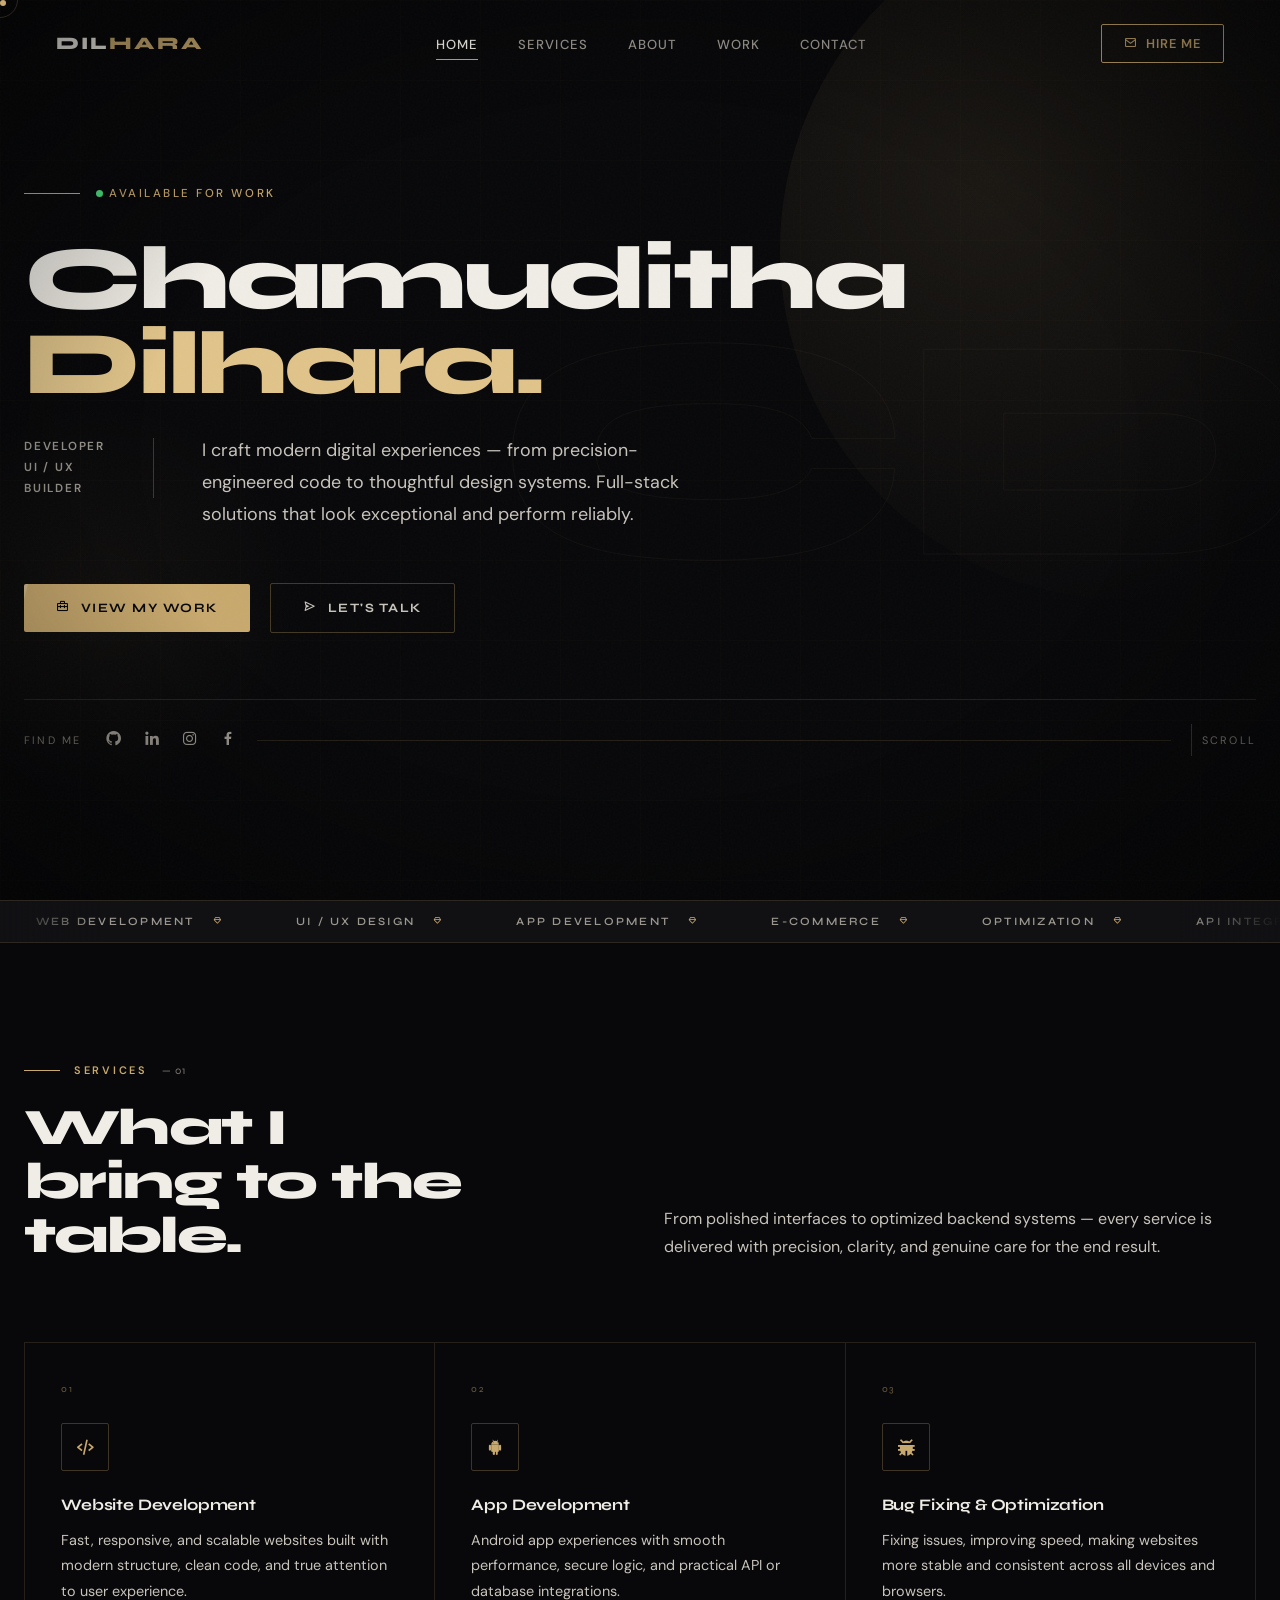
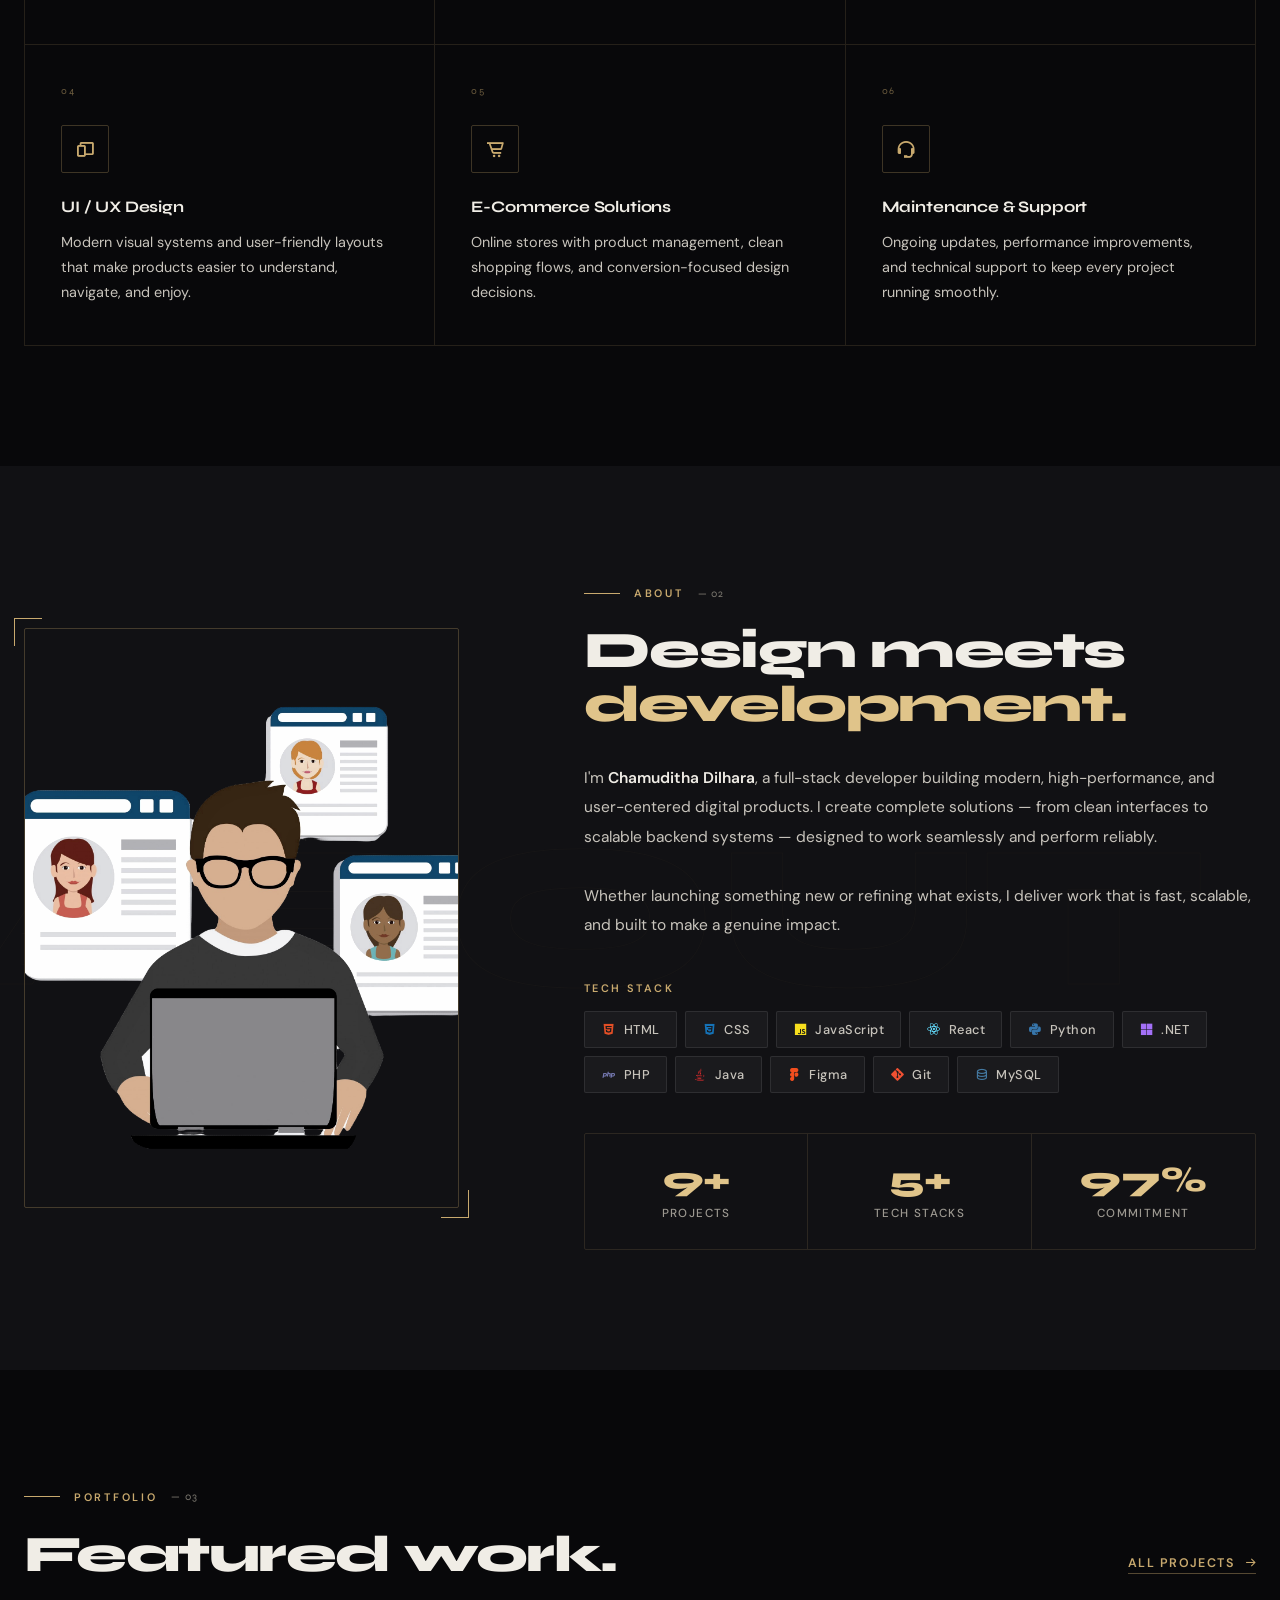
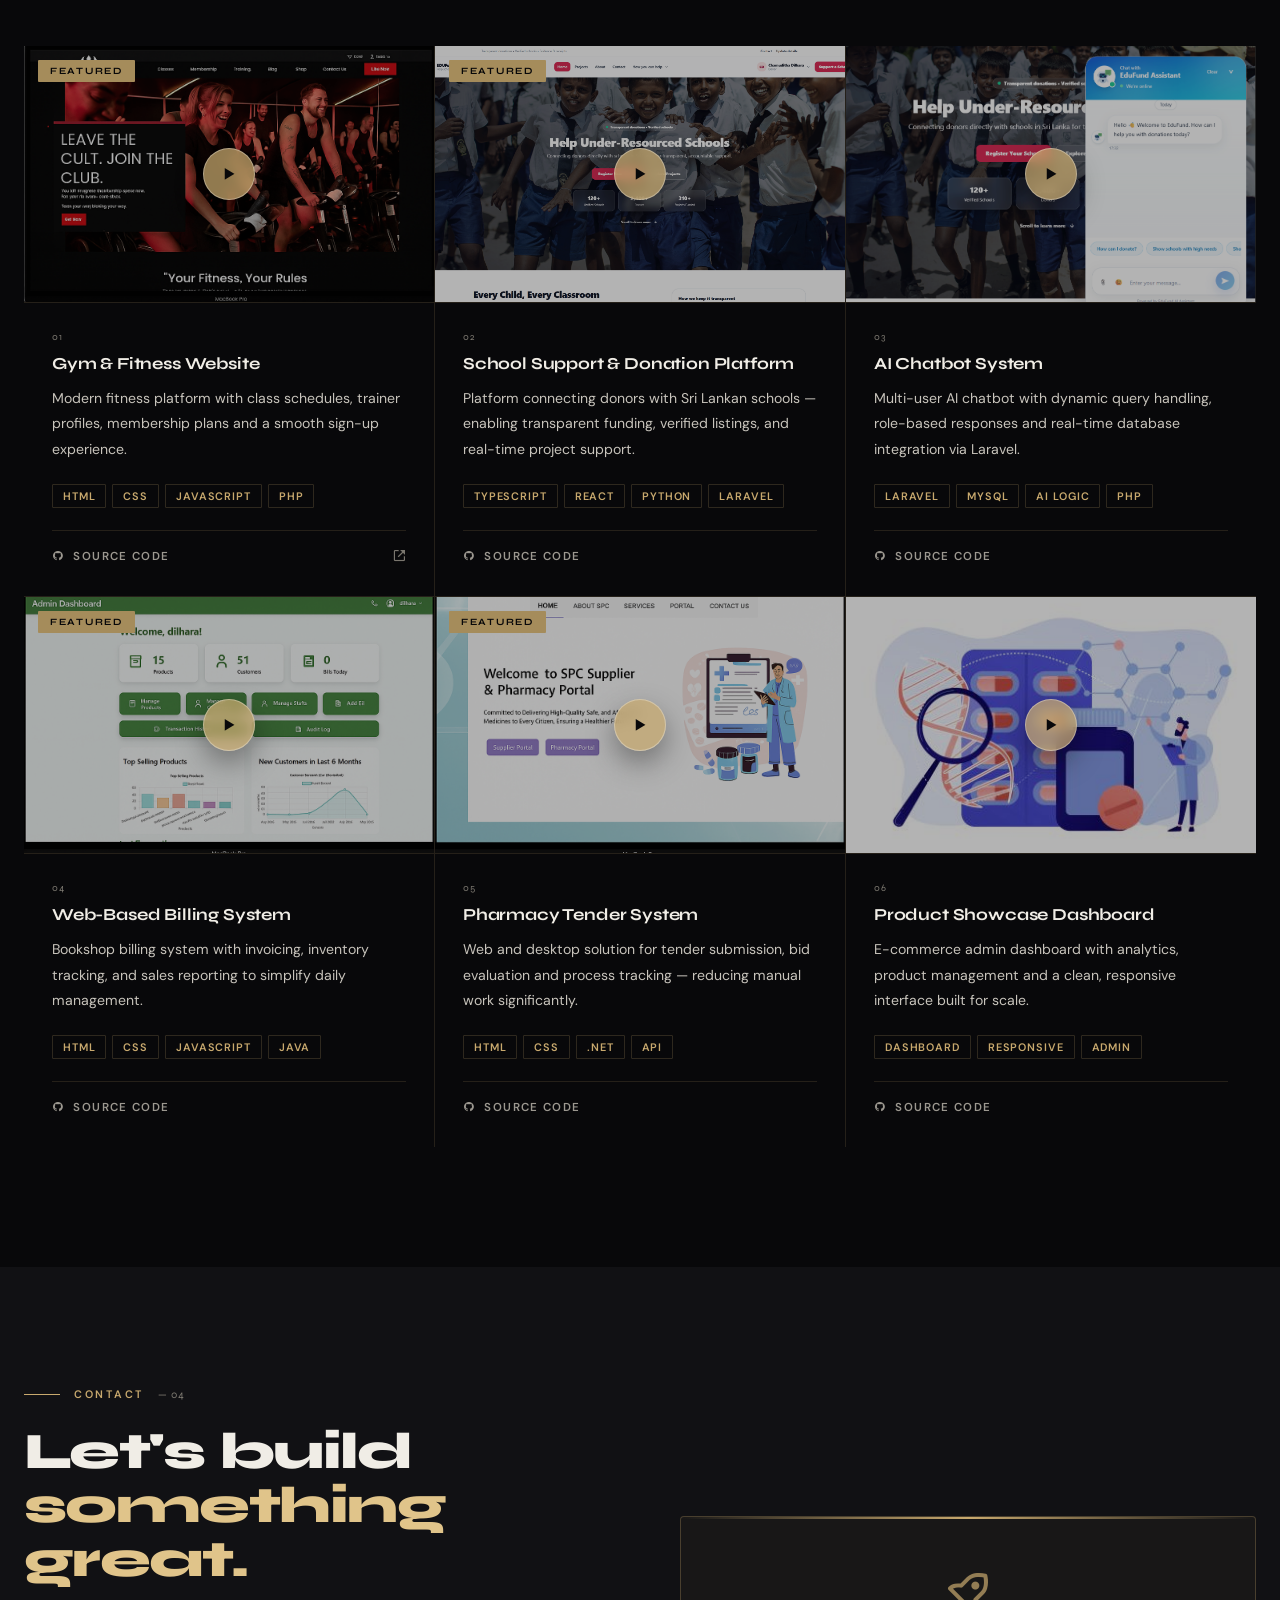
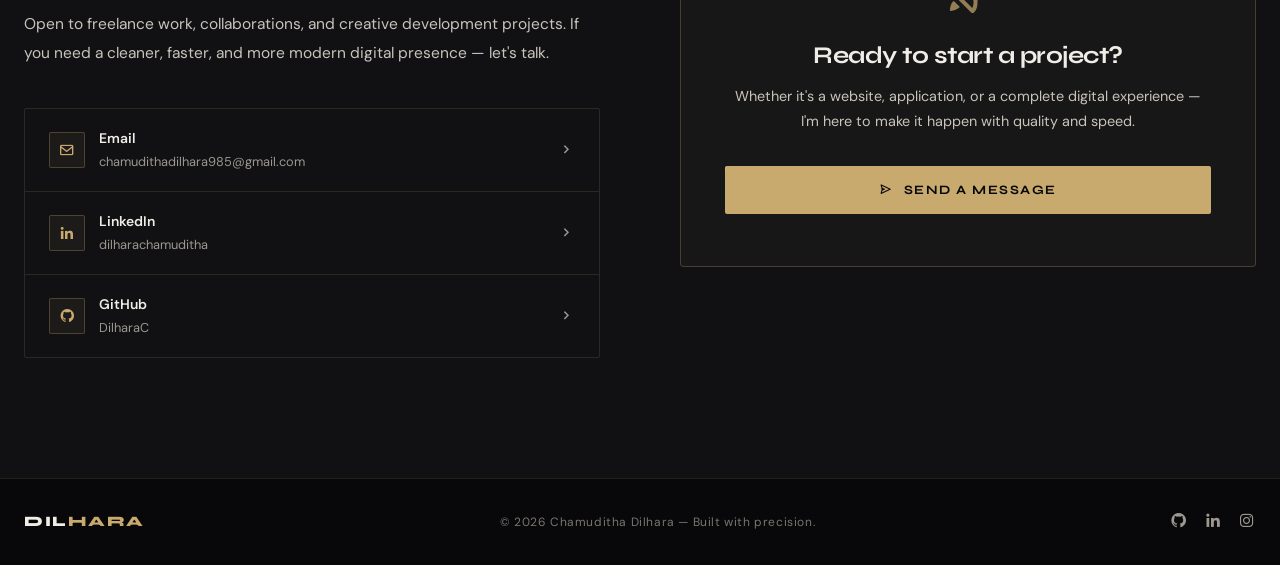
==== index.html @ db2e1a22 "Improve portfolio readability and project demo visibility" ====
<!DOCTYPE html>
<html lang="en">
<head>
<meta charset="UTF-8"/>
<meta name="viewport" content="width=device-width, initial-scale=1.0"/>
<title>Chamuditha Dilhara — Developer & Designer</title>
<link rel="preconnect" href="https://fonts.googleapis.com">
<link href="https://fonts.googleapis.com/css2?family=Syne:wght@400;500;600;700;800&family=DM+Sans:ital,opsz,wght@0,9..40,300;0,9..40,400;0,9..40,500;1,9..40,300&display=swap" rel="stylesheet">
<link rel="stylesheet" href="https://cdn.jsdelivr.net/npm/boxicons@latest/css/boxicons.min.css">
<style>

/* ─────────────────────────────────────────────
   TOKENS
───────────────────────────────────────────── */
:root {
  --ink:     #08080a;
  --ink2:    #111114;
  --ink3:    #1a1a1f;
  --paper:   #f0ede6;
  --paper2:  #e5e0d6;
  --gold:    #c8a96e;
  --gold2:   #e0c48a;
  --gold3:   #f0d8a8; /* brighter gold for emphasis */
  --cream:   #f5f2eb;
  --body:    #c8c4bc;       /* ← READABILITY FIX: was ~0.45 opacity; now explicit high-contrast */
  --body2:   #9c9890;       /* ← secondary body text; was ~0.35 opacity */
  --muted:   #7a766e;       /* very subtle / captions */
  --line:    rgba(200,169,110,0.15);
  --line2:   rgba(200,169,110,0.28);
  --line3:   rgba(200,169,110,0.08); /* subtle section bg tint */

  --ff-head: 'Syne', sans-serif;
  --ff-body: 'DM Sans', sans-serif;
  --ease:    cubic-bezier(0.25, 0.46, 0.45, 0.94);
  --ease-out: cubic-bezier(0.16, 1, 0.3, 1);
  --spring:  cubic-bezier(0.34, 1.56, 0.64, 1);
  --r: 4px;
  --max: 1280px;
}

/* ─────────────────────────────────────────────
   RESET
───────────────────────────────────────────── */
*, *::before, *::after { box-sizing: border-box; margin: 0; padding: 0; }
html { scroll-behavior: smooth; }
body {
  font-family: var(--ff-body);
  background: var(--ink);
  color: var(--paper);
  overflow-x: hidden;
  cursor: none;
  font-size: 16px;
  -webkit-font-smoothing: antialiased;
}
img { display: block; max-width: 100%; }
a { text-decoration: none; color: inherit; }
button { background: none; border: none; cursor: none; font-family: inherit; }

/* ─────────────────────────────────────────────
   PAGE LOADER
───────────────────────────────────────────── */
#page-loader {
  position: fixed;
  inset: 0;
  z-index: 99999;
  background: var(--ink);
  display: flex;
  align-items: center;
  justify-content: center;
  flex-direction: column;
  gap: 24px;
  transition: opacity 0.6s var(--ease), visibility 0.6s;
}
#page-loader.hidden { opacity: 0; visibility: hidden; pointer-events: none; }
.loader-logo {
  font-family: var(--ff-head);
  font-size: 2rem;
  font-weight: 800;
  letter-spacing: 0.15em;
  color: var(--paper);
  overflow: hidden;
}
.loader-logo em { color: var(--gold); font-style: normal; }
.loader-logo span {
  display: inline-block;
  animation: loaderLetterIn 0.6s var(--spring) both;
}
.loader-logo span:nth-child(1) { animation-delay: 0.0s; }
.loader-logo span:nth-child(2) { animation-delay: 0.05s; }
.loader-logo span:nth-child(3) { animation-delay: 0.1s; }
.loader-logo span:nth-child(4) { animation-delay: 0.15s; }
.loader-logo span:nth-child(5) { animation-delay: 0.2s; }
.loader-logo span:nth-child(6) { animation-delay: 0.25s; }
.loader-logo span:nth-child(7) { animation-delay: 0.3s; }
.loader-logo span:nth-child(8) { animation-delay: 0.35s; }
@keyframes loaderLetterIn {
  from { transform: translateY(80%) rotateX(-90deg); opacity: 0; }
  to { transform: translateY(0) rotateX(0); opacity: 1; }
}
.loader-bar-wrap {
  width: 200px; height: 1px;
  background: rgba(200,169,110,0.12);
  overflow: hidden; border-radius: 99px;
}
.loader-bar {
  height: 100%;
  background: var(--gold);
  animation: loaderBarFill 1.8s var(--ease) forwards;
}
@keyframes loaderBarFill { from { width: 0%; } to { width: 100%; } }
.loader-num {
  font-family: var(--ff-head);
  font-size: 0.7rem;
  letter-spacing: 0.2em;
  color: var(--muted);
}

/* ─────────────────────────────────────────────
   CUSTOM CURSOR
───────────────────────────────────────────── */
#cursor-dot {
  position: fixed; width: 6px; height: 6px;
  background: var(--gold); border-radius: 50%;
  pointer-events: none; z-index: 10000;
  transition: transform 0.15s, opacity 0.3s;
  mix-blend-mode: screen;
}
#cursor-ring {
  position: fixed; width: 36px; height: 36px;
  border: 1.5px solid rgba(200,169,110,0.4);
  border-radius: 50%; pointer-events: none; z-index: 9999;
  transition: width 0.4s var(--spring), height 0.4s var(--spring), opacity 0.3s, background 0.3s, border-color 0.3s;
  opacity: 0.5;
}
#cursor-ring.hover-link {
  width: 52px; height: 52px; opacity: 1;
  background: rgba(200,169,110,0.05);
  border-color: var(--gold2);
}
#cursor-label {
  position: fixed; pointer-events: none; z-index: 10001;
  font-family: var(--ff-head);
  font-size: 0.55rem; font-weight: 700;
  letter-spacing: 0.18em; text-transform: uppercase;
  color: var(--gold); opacity: 0;
  transition: opacity 0.25s; white-space: nowrap;
  transform: translate(-50%,-50%);
}
#cursor-label.visible { opacity: 1; }

/* ─────────────────────────────────────────────
   NOISE + VIGNETTE
───────────────────────────────────────────── */
body::before {
  content: ''; position: fixed; inset: 0;
  pointer-events: none; z-index: 9000; opacity: 0.025;
  background-image: url("data:image/svg+xml,%3Csvg viewBox='0 0 512 512' xmlns='http://www.w3.org/2000/svg'%3E%3Cfilter id='n'%3E%3CfeTurbulence type='fractalNoise' baseFrequency='0.85' numOctaves='4' stitchTiles='stitch'/%3E%3C/filter%3E%3Crect width='100%25' height='100%25' filter='url(%23n)'/%3E%3C/svg%3E");
}
body::after {
  content: ''; position: fixed; inset: 0;
  pointer-events: none; z-index: 8990;
  background: radial-gradient(ellipse at center, transparent 55%, rgba(0,0,0,0.45) 100%);
}

/* ─────────────────────────────────────────────
   GRID OVERLAY
───────────────────────────────────────────── */
.grid-overlay {
  position: fixed; inset: 0; pointer-events: none; z-index: 1;
  background-image:
    linear-gradient(rgba(200,169,110,0.02) 1px, transparent 1px),
    linear-gradient(90deg, rgba(200,169,110,0.02) 1px, transparent 1px);
  background-size: 80px 80px;
  opacity: 0; transition: opacity 1s;
}
body.loaded .grid-overlay { opacity: 1; }

/* ─────────────────────────────────────────────
   LAYOUT
───────────────────────────────────────────── */
.wrap { width: min(100% - 48px, var(--max)); margin-inline: auto; }
.wrap--wide { width: min(100% - 32px, 1440px); margin-inline: auto; }

/* ─────────────────────────────────────────────
   HEADER
───────────────────────────────────────────── */
header {
  position: fixed; top: 0; left: 0; right: 0; z-index: 500; padding: 0;
}
.nav-bar {
  display: flex; align-items: center; justify-content: space-between;
  padding: 24px 40px;
  border-bottom: 1px solid transparent;
  transition: all 0.5s var(--ease);
}
header.scrolled .nav-bar {
  padding: 16px 40px;
  background: rgba(8,8,10,0.92);
  backdrop-filter: blur(20px) saturate(1.5);
  border-bottom-color: var(--line);
}
.logo {
  font-family: var(--ff-head);
  font-size: 1.1rem; font-weight: 800;
  letter-spacing: 0.12em; text-transform: uppercase;
  position: relative;
}
.logo em { color: var(--gold); font-style: normal; }
.logo::after {
  content: ''; position: absolute; left: 0; bottom: -2px;
  width: 0; height: 1px; background: var(--gold);
  transition: width 0.4s var(--ease-out);
}
.logo:hover::after { width: 100%; }

nav ul { list-style: none; display: flex; gap: 40px; }
nav a {
  font-family: var(--ff-body);
  font-size: 0.82rem; font-weight: 500;
  letter-spacing: 0.08em; text-transform: uppercase;
  color: var(--body2); /* was 0.55 opacity -- now solid contrast */
  transition: color 0.25s;
  position: relative; padding: 4px 0;
}
nav a::after {
  content: ''; position: absolute; left: 0; bottom: -3px;
  width: 0; height: 1px; background: var(--gold);
  transition: width 0.3s var(--ease);
}
nav a:hover, nav a.active { color: var(--paper); }
nav a:hover::after, nav a.active::after { width: 100%; }

.nav-cta {
  display: flex; align-items: center; gap: 8px;
  padding: 10px 22px;
  font-size: 0.8rem; font-weight: 600;
  letter-spacing: 0.08em; text-transform: uppercase;
  border: 1px solid var(--gold); color: var(--gold);
  border-radius: 2px; transition: all 0.25s;
  position: relative; overflow: hidden;
}
.nav-cta::before {
  content: ''; position: absolute; inset: 0;
  background: var(--gold);
  transform: translateX(-101%); transition: transform 0.3s var(--ease);
}
.nav-cta:hover::before { transform: translateX(0); }
.nav-cta:hover { color: var(--ink); }
.nav-cta > * { position: relative; z-index: 1; }

.menu-toggle { display: none; flex-direction: column; gap: 5px; padding: 8px; }
.menu-toggle span { display: block; width: 24px; height: 1px; background: var(--paper); transition: 0.3s var(--ease); }

/* ─────────────────────────────────────────────
   HERO
───────────────────────────────────────────── */
.hero {
  min-height: 100dvh;
  display: grid;
  grid-template-rows: 1fr auto;
  padding-top: 100px;
  position: relative;
  overflow: hidden;
}
.hero-particles { position: absolute; inset: 0; pointer-events: none; overflow: hidden; }
.particle {
  position: absolute; border-radius: 50%; background: var(--gold);
  animation: particleFloat linear infinite; opacity: 0;
}
@keyframes particleFloat {
  0%   { transform: translateY(100vh) scale(0); opacity: 0; }
  10%  { opacity: 0.35; }
  90%  { opacity: 0.15; }
  100% { transform: translateY(-20px) scale(1); opacity: 0; }
}
.hero-orb {
  position: absolute; width: 700px; height: 700px; border-radius: 50%;
  background: radial-gradient(circle at 30% 40%, rgba(200,169,110,0.1) 0%, transparent 70%);
  top: -100px; right: -200px; pointer-events: none;
  animation: orbPulse 8s ease-in-out infinite;
}
@keyframes orbPulse {
  0%,100% { transform: scale(1) rotate(0deg); opacity: 0.5; }
  50% { transform: scale(1.1) rotate(15deg); opacity: 0.9; }
}
.hero-orb2 {
  position: absolute; width: 400px; height: 400px; border-radius: 50%;
  background: radial-gradient(circle, rgba(200,169,110,0.05) 0%, transparent 70%);
  bottom: 100px; left: -100px; pointer-events: none;
  animation: orbPulse 12s ease-in-out infinite reverse;
}
.hero-bg-num {
  position: absolute; top: 50%; right: -2%;
  transform: translateY(-50%);
  font-family: var(--ff-head);
  font-size: clamp(220px, 25vw, 380px);
  font-weight: 800; color: transparent;
  -webkit-text-stroke: 1px rgba(200,169,110,0.05);
  line-height: 1; pointer-events: none; user-select: none;
  letter-spacing: -0.04em;
  animation: bgNumFloat 10s ease-in-out infinite;
}
@keyframes bgNumFloat {
  0%,100% { transform: translateY(-50%) translateX(0); }
  50% { transform: translateY(-52%) translateX(-10px); }
}
.hero-inner {
  display: flex; flex-direction: column; justify-content: center;
  padding: 60px 0 40px; position: relative; z-index: 2;
}
.hero-kicker {
  display: flex; align-items: center; gap: 16px; margin-bottom: 36px;
}
.hero-kicker-line { width: 56px; height: 1px; background: var(--gold); }
.hero-kicker-text {
  font-size: 0.72rem; font-weight: 500;
  letter-spacing: 0.22em; text-transform: uppercase;
  color: var(--gold);
}
.avail-dot {
  width: 7px; height: 7px; border-radius: 50%;
  background: #4ade80;
  box-shadow: 0 0 0 0 rgba(74,222,128,0.6);
  animation: pulse-green 2.4s ease infinite;
  display: inline-block; margin-right: 6px;
}
@keyframes pulse-green {
  0%,100% { box-shadow: 0 0 0 0 rgba(74,222,128,0.5); }
  50% { box-shadow: 0 0 0 8px rgba(74,222,128,0); }
}
.hero-name {
  font-family: var(--ff-head);
  font-size: clamp(3rem, 7vw, 7.5rem);
  font-weight: 800; line-height: 0.94;
  letter-spacing: -0.035em; margin-bottom: 28px; overflow: hidden;
}
.hero-name .line { display: block; overflow: hidden; }
.hero-name .char {
  display: inline-block;
  transition: transform 0.6s var(--spring), color 0.3s;
}
.hero-name .char:hover { transform: translateY(-8px) rotate(-3deg); color: var(--gold); }
.hero-name .accent { color: var(--gold2); }

.hero-desc-row {
  display: flex; align-items: flex-start; gap: 48px;
  max-width: 860px; margin-bottom: 52px;
}
.hero-role-stack {
  flex-shrink: 0; display: flex; flex-direction: column; gap: 5px; padding-top: 4px;
}
.hero-role-stack span {
  font-size: 0.73rem; font-weight: 600;
  letter-spacing: 0.15em; text-transform: uppercase;
  color: var(--body2); /* was 0.35 — now legible */
  transition: color 0.25s, transform 0.25s;
}
.hero-role-stack span:hover { color: var(--gold2); transform: translateX(4px); }
.hero-divider {
  width: 1px; height: 60px;
  background: var(--line2); flex-shrink: 0; margin-top: 4px;
}
/* ★ READABILITY FIX: hero description — was 0.6 italic, now solid weight + higher contrast */
.hero-desc {
  font-size: clamp(1rem, 1.4vw, 1.12rem);
  font-weight: 400; /* was 300 */
  line-height: 1.8;
  color: var(--body); /* explicit ~78% white, not 0.6 opacity */
  max-width: 520px;
}

.hero-actions {
  display: flex; align-items: center; gap: 20px; flex-wrap: wrap;
}
.btn-primary {
  display: inline-flex; align-items: center; gap: 10px;
  padding: 16px 32px;
  background: var(--gold); color: var(--ink);
  font-family: var(--ff-head);
  font-size: 0.8rem; font-weight: 700;
  letter-spacing: 0.12em; text-transform: uppercase;
  border-radius: 2px; transition: all 0.3s var(--ease);
  position: relative; overflow: hidden;
}
.btn-primary::before {
  content: ''; position: absolute; inset: 0;
  background: rgba(255,255,255,0.2);
  transform: translateX(-101%) skewX(-15deg);
  transition: transform 0.5s var(--ease);
}
.btn-primary:hover::before { transform: translateX(101%) skewX(-15deg); }
.btn-primary:hover { transform: translateY(-4px); box-shadow: 0 24px 48px rgba(200,169,110,0.3); }

.btn-ghost {
  display: inline-flex; align-items: center; gap: 10px;
  padding: 16px 32px;
  color: var(--body); /* was 0.65 opacity -- now readable */
  font-family: var(--ff-head);
  font-size: 0.8rem; font-weight: 700;
  letter-spacing: 0.12em; text-transform: uppercase;
  border: 1px solid rgba(200,169,110,0.3); /* stronger border */
  border-radius: 2px; transition: all 0.3s var(--ease);
  position: relative; overflow: hidden;
}
.btn-ghost::before {
  content: ''; position: absolute; inset: 0;
  background: rgba(200,169,110,0.06);
  transform: scaleX(0); transform-origin: left;
  transition: transform 0.3s var(--ease);
}
.btn-ghost:hover::before { transform: scaleX(1); }
.btn-ghost:hover { border-color: var(--gold); color: var(--gold2); transform: translateY(-4px); }

.hero-social {
  display: flex; align-items: center; gap: 20px;
  padding: 24px 0; border-top: 1px solid var(--line); position: relative; z-index: 2;
}
.hero-social-label {
  font-size: 0.68rem; letter-spacing: 0.2em; text-transform: uppercase;
  color: var(--muted); margin-right: 4px;
}
.hero-social a {
  font-size: 1.1rem;
  color: var(--body2); /* was 0.35 — now clearly visible */
  transition: all 0.35s var(--spring); display: inline-block;
}
.hero-social a:hover { color: var(--gold); transform: translateY(-5px) scale(1.2); }
.hero-social-sep { flex: 1; height: 1px; background: var(--line); }
.scroll-hint {
  display: flex; align-items: center; gap: 10px;
  font-size: 0.68rem; letter-spacing: 0.2em; text-transform: uppercase;
  color: var(--muted);
}
.scroll-hint-line {
  width: 1px; height: 32px; background: rgba(200,169,110,0.25);
  animation: scrollLine 2s ease infinite;
}
@keyframes scrollLine {
  0%,100% { transform: scaleY(1); opacity: 1; }
  50% { transform: scaleY(0.3); opacity: 0.3; }
}

/* ─────────────────────────────────────────────
   MARQUEE
───────────────────────────────────────────── */
.marquee-bar {
  border-top: 1px solid var(--line); border-bottom: 1px solid var(--line);
  padding: 14px 0; overflow: hidden; background: var(--ink2); position: relative;
}
.marquee-bar::before, .marquee-bar::after {
  content: ''; position: absolute; top: 0; bottom: 0; width: 100px; z-index: 2; pointer-events: none;
}
.marquee-bar::before { left: 0; background: linear-gradient(90deg, var(--ink2), transparent); }
.marquee-bar::after { right: 0; background: linear-gradient(-90deg, var(--ink2), transparent); }
.marquee-track {
  display: flex; gap: 0;
  animation: marquee 22s linear infinite; white-space: nowrap;
}
.marquee-track span {
  display: inline-flex; align-items: center; gap: 18px;
  padding: 0 36px;
  font-family: var(--ff-head); font-size: 0.7rem; font-weight: 600;
  letter-spacing: 0.2em; text-transform: uppercase;
  color: var(--body2); /* was 0.3 — now readable */
  transition: color 0.3s;
}
.marquee-track span:hover { color: var(--gold); }
.marquee-track span i { color: var(--gold); font-size: 0.55rem; }
@keyframes marquee {
  from { transform: translateX(0); }
  to { transform: translateX(-50%); }
}

/* ─────────────────────────────────────────────
   SECTION BASE
───────────────────────────────────────────── */
section { padding: 120px 0; }

.sec-label {
  display: flex; align-items: center; gap: 14px; margin-bottom: 24px;
}
.sec-label-line { width: 36px; height: 1px; background: var(--gold); }
.sec-label-text {
  font-size: 0.68rem; font-weight: 600; letter-spacing: 0.25em; text-transform: uppercase;
  color: var(--gold);
}
.sec-num { font-family: var(--ff-head); font-size: 0.68rem; color: var(--muted); letter-spacing: 0.1em; }
.sec-heading {
  font-family: var(--ff-head);
  font-size: clamp(2rem, 4vw, 3.8rem);
  font-weight: 800; line-height: 1.05; letter-spacing: -0.03em;
  color: var(--paper); /* explicit bright heading */
}

/* ─────────────────────────────────────────────
   SERVICES
───────────────────────────────────────────── */
#services { background: var(--ink); }
.services-header {
  display: grid; grid-template-columns: 1fr 1fr; gap: 48px;
  align-items: end; margin-bottom: 80px;
}
/* ★ READABILITY FIX: was 0.5 italic -- now readable body2 */
.services-intro {
  font-size: 1rem; font-weight: 400; line-height: 1.8;
  color: var(--body);
}
.services-grid {
  display: grid; grid-template-columns: repeat(3, 1fr);
  border-left: 1px solid var(--line); border-top: 1px solid var(--line);
}
.service-item {
  padding: 40px 36px;
  border-right: 1px solid var(--line); border-bottom: 1px solid var(--line);
  position: relative; overflow: hidden;
  transition: background 0.35s var(--ease);
}
.service-item .ripple {
  position: absolute; border-radius: 50%;
  background: rgba(200,169,110,0.12);
  transform: scale(0); animation: rippleAnim 0.6s linear;
  pointer-events: none;
}
@keyframes rippleAnim { to { transform: scale(4); opacity: 0; } }
.service-item::after {
  content: ''; position: absolute; bottom: 0; left: 0;
  width: 100%; height: 2px;
  background: linear-gradient(90deg, var(--gold), transparent);
  transform: scaleX(0); transform-origin: left;
  transition: transform 0.4s var(--ease-out);
}
.service-item::before {
  content: ''; position: absolute; top: 50%; left: 50%;
  width: 200px; height: 200px;
  background: radial-gradient(circle, rgba(200,169,110,0.06) 0%, transparent 60%);
  transform: translate(-50%, -50%) scale(0);
  transition: transform 0.6s var(--ease-out); pointer-events: none;
}
.service-item:hover { background: rgba(200,169,110,0.03); }
.service-item:hover::after { transform: scaleX(1); }
.service-item:hover::before { transform: translate(-50%, -50%) scale(3); }

.service-num {
  font-family: var(--ff-head); font-size: 0.62rem;
  color: var(--gold); letter-spacing: 0.18em; margin-bottom: 28px; opacity: 0.5;
}
.service-icon-wrap {
  width: 48px; height: 48px; display: grid; place-items: center;
  border: 1px solid var(--line2); border-radius: 2px;
  color: var(--gold); font-size: 1.25rem; margin-bottom: 24px;
  transition: all 0.4s var(--spring);
}
.service-item:hover .service-icon-wrap {
  background: var(--gold); color: var(--ink);
  border-color: var(--gold); transform: rotate(8deg) scale(1.1);
}
.service-item h3 {
  font-family: var(--ff-head); font-size: 1rem; font-weight: 700;
  letter-spacing: -0.01em; margin-bottom: 14px;
  color: var(--paper); /* full brightness heading */
  transition: transform 0.3s var(--ease);
}
.service-item:hover h3 { transform: translateX(4px); }
/* ★ READABILITY FIX: was 0.45 -- now proper legible body text */
.service-item p {
  font-size: 0.9rem; line-height: 1.75; color: var(--body); font-weight: 400;
}

/* ─────────────────────────────────────────────
   ABOUT
───────────────────────────────────────────── */
#about {
  background: var(--ink2); position: relative; overflow: hidden;
}
#about::before {
  content: 'ABOUT'; position: absolute; top: 50%; left: -2%;
  transform: translateY(-50%);
  font-family: var(--ff-head);
  font-size: clamp(120px, 16vw, 220px); font-weight: 800;
  color: transparent;
  -webkit-text-stroke: 1px rgba(200,169,110,0.03);
  pointer-events: none; user-select: none; line-height: 1;
  animation: ghostTextDrift 15s ease-in-out infinite;
}
@keyframes ghostTextDrift {
  0%,100% { transform: translateY(-50%) translateX(0); }
  50% { transform: translateY(-52%) translateX(20px); }
}
.about-grid {
  display: grid; grid-template-columns: 5fr 7fr; gap: 80px; align-items: center;
}
.about-img-wrap {
  position: relative; aspect-ratio: 3/4; max-height: 580px;
}
.about-img-frame {
  position: absolute; inset: 0;
  border: 1px solid var(--line2); border-radius: 2px; overflow: hidden;
}
.about-img-frame img {
  width: 100%; height: 100%; object-fit: cover;
  filter: grayscale(30%) contrast(1.05);
  transition: filter 0.6s var(--ease), transform 0.6s var(--ease);
}
.about-img-wrap:hover .about-img-frame img { filter: grayscale(0%) contrast(1.05); transform: scale(1.03); }
.about-img-wrap .scan-line {
  position: absolute; left: 0; right: 0; height: 2px;
  background: linear-gradient(90deg, transparent, rgba(200,169,110,0.4), transparent);
  z-index: 3; pointer-events: none;
  animation: scanMove 3s ease-in-out infinite; opacity: 0; transition: opacity 0.3s;
}
.about-img-wrap:hover .scan-line { opacity: 1; }
@keyframes scanMove { 0% { top: 0%; } 100% { top: 100%; } }
.about-img-wrap::before, .about-img-wrap::after {
  content: ''; position: absolute;
  width: 28px; height: 28px;
  border-color: var(--gold); border-style: solid; z-index: 2;
  transition: all 0.4s var(--spring);
}
.about-img-wrap::before { top: -10px; left: -10px; border-width: 1px 0 0 1px; }
.about-img-wrap::after { bottom: -10px; right: -10px; border-width: 0 1px 1px 0; }
.about-img-wrap:hover::before { top: -14px; left: -14px; }
.about-img-wrap:hover::after { bottom: -14px; right: -14px; }

.about-content .sec-heading { margin-bottom: 32px; }
.about-content .sec-heading span { color: var(--gold2); }
/* ★ READABILITY FIX: was 0.55 italic -- now clear body copy */
.about-body {
  font-size: 0.97rem; font-weight: 400; line-height: 1.9;
  color: var(--body); margin-bottom: 40px;
}
.about-body strong { color: var(--paper); font-weight: 600; }
.skills-label {
  font-size: 0.68rem; font-weight: 600;
  letter-spacing: 0.22em; text-transform: uppercase;
  color: var(--gold); margin-bottom: 16px;
}
.skills-wrap { display: flex; flex-wrap: wrap; gap: 8px; margin-bottom: 40px; }
.skill-tag {
  display: inline-flex; align-items: center; gap: 7px;
  padding: 9px 16px;
  background: rgba(255,255,255,0.04);
  border: 1px solid rgba(255,255,255,0.09);
  border-radius: 2px;
  font-size: 0.8rem; font-weight: 500; letter-spacing: 0.04em;
  color: var(--body); /* was 0.65 -- now readable */
  transition: all 0.3s var(--spring);
}
.skill-tag i { font-size: 0.95rem; }
.skill-tag:hover {
  border-color: var(--gold); color: var(--gold2);
  background: rgba(200,169,110,0.06);
  transform: translateY(-3px) scale(1.03);
}
.skill-tag.html i { color: #E34F26; }
.skill-tag.css i { color: #1572B6; }
.skill-tag.js i { color: #F7DF1E; }
.skill-tag.react i { color: #61DAFB; }
.skill-tag.python i { color: #3776AB; }
.skill-tag.dotnet i { color: #a370f7; }
.skill-tag.php i { color: #777BB4; }
.skill-tag.java i { color: #EA2D2E; }
.skill-tag.figma i { color: #F24E1E; }
.skill-tag.git i { color: #F05032; }
.skill-tag.mysql i { color: #4479A1; }

.about-stats {
  display: grid; grid-template-columns: repeat(3, 1fr);
  border: 1px solid var(--line); border-radius: 2px; overflow: hidden;
}
.about-stat {
  padding: 28px 20px; border-right: 1px solid var(--line);
  text-align: center; transition: background 0.25s;
  position: relative; overflow: hidden;
}
.about-stat::before {
  content: ''; position: absolute; bottom: 0; left: 0;
  width: 100%; height: 0; background: rgba(200,169,110,0.07);
  transition: height 0.3s var(--ease);
}
.about-stat:hover::before { height: 100%; }
.about-stat:last-child { border-right: none; }
.about-stat-num {
  font-family: var(--ff-head); font-size: 2.2rem; font-weight: 800;
  color: var(--gold2); letter-spacing: -0.02em; line-height: 1;
  margin-bottom: 8px; position: relative; z-index: 1;
}
.about-stat-label {
  font-size: 0.73rem; font-weight: 500; letter-spacing: 0.12em; text-transform: uppercase;
  color: var(--body2); position: relative; z-index: 1;
}

/* ─────────────────────────────────────────────
   PROJECTS
───────────────────────────────────────────── */
#portfolio { background: var(--ink); }
.portfolio-header {
  display: flex; align-items: flex-end; justify-content: space-between;
  margin-bottom: 64px; gap: 32px;
}
.view-all {
  display: inline-flex; align-items: center; gap: 8px;
  font-size: 0.78rem; font-weight: 600; letter-spacing: 0.12em; text-transform: uppercase;
  color: var(--gold); border-bottom: 1px solid rgba(200,169,110,0.4);
  padding-bottom: 2px; transition: gap 0.25s, letter-spacing 0.25s;
  flex-shrink: 0; margin-bottom: 8px;
}
.view-all:hover { gap: 16px; letter-spacing: 0.18em; border-bottom-color: var(--gold); }

.projects-grid {
  display: grid; grid-template-columns: repeat(3, 1fr);
  gap: 1px; background: var(--line);
}
.proj-card {
  background: var(--ink); position: relative; overflow: hidden;
  display: flex; flex-direction: column; transition: background 0.3s;
}
.proj-card:hover { background: var(--ink3); }
.proj-img { aspect-ratio: 16/10; overflow: hidden; position: relative; }
.proj-img img {
  width: 100%; height: 100%; object-fit: cover;
  filter: brightness(0.85) grayscale(20%);
  transition: transform 0.7s var(--ease-out), filter 0.5s;
}
.proj-card:hover .proj-img img { transform: scale(1.07); filter: brightness(1) grayscale(0%); }
.proj-badge {
  position: absolute; top: 14px; left: 14px;
  padding: 5px 12px;
  background: var(--gold); color: var(--ink);
  font-family: var(--ff-head); font-size: 0.6rem; font-weight: 700;
  letter-spacing: 0.18em; text-transform: uppercase; border-radius: 1px; z-index: 2;
}
.proj-play {
  position: absolute;
  inset: 0;
  display: grid;
  place-items: center;
  z-index: 3;
  opacity: 1;
   background: rgba(8, 8, 10, 0.18);
}

.proj-play-btn {
   width: 52px;
  height: 52px;
  background: rgba(200, 169, 110, 0.72);
  border-radius: 50%;
  
  color: var(--ink);
  border: 1px solid rgba(245, 242, 235, 0.35);
  display: grid;
  place-items: center;
  font-size: 1.45rem;
  backdrop-filter: blur(6px);
  box-shadow: 0 12px 28px rgba(0,0,0,0.35);
  transition: all 0.3s var(--spring);
}

.proj-play-btn:hover {
  background: var(--gold);
  transform: scale(1.08);
  box-shadow: 0 0 25px rgba(200,169,110,0.35);
}
.proj-body {
  padding: 28px 28px 32px; flex: 1;
  display: flex; flex-direction: column;
  border-top: 1px solid var(--line);
}
.proj-num {
  font-family: var(--ff-head); font-size: 0.62rem;
  color: var(--muted); letter-spacing: 0.15em; margin-bottom: 10px;
}
.proj-title {
  font-family: var(--ff-head); font-size: 1.05rem; font-weight: 700;
  letter-spacing: -0.01em; margin-bottom: 12px;
  color: var(--paper); /* full brightness */
  line-height: 1.25; transition: color 0.25s;
}
.proj-card:hover .proj-title { color: var(--gold2); }
/* ★ READABILITY FIX: was 0.42 -- unacceptably low contrast, now proper body color */
.proj-desc {
  font-size: 0.88rem; line-height: 1.8; color: var(--body); /* big fix here */
  font-weight: 400; margin-bottom: 22px; flex: 1;
}
.proj-tags { display: flex; flex-wrap: wrap; gap: 6px; margin-bottom: 22px; }
.proj-tag {
  font-size: 0.68rem; font-weight: 600; letter-spacing: 0.08em; text-transform: uppercase;
  color: var(--gold); /* was 0.6 opacity -- brighter now */
  padding: 4px 10px; border: 1px solid rgba(200,169,110,0.2);
  border-radius: 1px; transition: all 0.2s var(--spring);
}
.proj-tag:hover { background: rgba(200,169,110,0.1); color: var(--gold2); transform: scale(1.05); }
.proj-footer {
  display: flex; align-items: center; justify-content: space-between;
  padding-top: 18px; border-top: 1px solid var(--line);
}
.proj-link {
  display: inline-flex; align-items: center; gap: 8px;
  font-size: 0.72rem; font-weight: 600; letter-spacing: 0.12em; text-transform: uppercase;
  color: var(--body2); /* was 0.45 -- now legible */
  transition: color 0.25s, gap 0.25s;
}
.proj-link:hover { color: var(--gold); gap: 12px; }

/* ─────────────────────────────────────────────
   CONTACT
───────────────────────────────────────────── */
#contact { background: var(--ink2); }
.contact-inner {
  display: grid; grid-template-columns: 1fr 1fr; gap: 80px; align-items: center;
}
.contact-left .sec-heading { margin-bottom: 24px; }
.contact-left .sec-heading span { color: var(--gold2); }
/* ★ READABILITY FIX: was 0.5 italic -- now readable */
.contact-sub {
  font-size: 0.97rem; font-weight: 400; line-height: 1.85;
  color: var(--body); margin-bottom: 40px;
}
.contact-details {
  display: flex; flex-direction: column;
  border: 1px solid var(--line); border-radius: 2px; overflow: hidden;
}
.contact-link-item {
  display: flex; align-items: center; justify-content: space-between;
  gap: 16px; padding: 20px 24px; border-bottom: 1px solid var(--line);
  transition: all 0.3s var(--ease); position: relative; overflow: hidden;
}
.contact-link-item::before {
  content: ''; position: absolute; left: 0; top: 0; bottom: 0;
  width: 3px; background: var(--gold);
  transform: scaleY(0); transition: transform 0.3s var(--ease);
}
.contact-link-item:last-child { border-bottom: none; }
.contact-link-item:hover { background: rgba(200,169,110,0.05); padding-left: 32px; }
.contact-link-item:hover::before { transform: scaleY(1); }
.contact-link-left { display: flex; align-items: center; gap: 14px; }
.contact-link-left i {
  width: 36px; height: 36px; display: grid; place-items: center;
  background: rgba(200,169,110,0.07); border: 1px solid var(--line2);
  color: var(--gold); border-radius: 2px; font-size: 1rem; flex-shrink: 0;
  transition: all 0.3s var(--spring);
}
.contact-link-item:hover .contact-link-left i {
  background: var(--gold); color: var(--ink); transform: rotate(5deg);
}
.contact-link-text strong {
  display: block; font-size: 0.87rem; font-weight: 600;
  color: var(--paper); margin-bottom: 3px; /* full brightness */
}
/* ★ was 0.35 -- now body2 for a real readable secondary color */
.contact-link-text span { font-size: 0.8rem; color: var(--body2); }
.contact-link-item i.bx-chevron-right {
  font-size: 1.1rem; color: var(--body2);
  transition: transform 0.25s, color 0.25s;
  width: auto; height: auto; background: none; border: none;
}
.contact-link-item:hover i.bx-chevron-right { transform: translateX(6px); color: var(--gold); }

.contact-cta-block {
  background: rgba(200,169,110,0.04);
  border: 1px solid var(--line2); border-radius: 4px;
  padding: 52px 44px; text-align: center;
  position: relative; overflow: hidden;
}
.contact-cta-block::before {
  content: ''; position: absolute; top: 0; left: 0; right: 0; height: 2px;
  background: linear-gradient(90deg, transparent, var(--gold), transparent);
  animation: shimmerLine 3s ease-in-out infinite;
}
@keyframes shimmerLine { 0%,100% { opacity: 0.5; } 50% { opacity: 1; } }
.contact-cta-block .cta-icon {
  font-size: 3rem; color: var(--gold); margin-bottom: 24px; opacity: 0.7;
  animation: iconFloat 3s ease-in-out infinite; display: block;
}
@keyframes iconFloat { 0%,100% { transform: translateY(0); } 50% { transform: translateY(-8px); } }
.contact-cta-block h3 {
  font-family: var(--ff-head); font-size: 1.5rem; font-weight: 700;
  margin-bottom: 14px; letter-spacing: -0.02em;
  color: var(--paper); /* full brightness */
}
/* ★ READABILITY FIX: was 0.45 */
.contact-cta-block p {
  font-size: 0.9rem; line-height: 1.75; color: var(--body);
  font-weight: 400; margin-bottom: 32px;
}
.contact-cta-block .btn-primary { width: 100%; justify-content: center; }

/* ─────────────────────────────────────────────
   FOOTER
───────────────────────────────────────────── */
footer {
  background: var(--ink); border-top: 1px solid var(--line);
  padding: 32px 0;
}
.footer-inner {
  display: flex; align-items: center; justify-content: space-between;
  gap: 16px; flex-wrap: wrap;
}
.footer-logo { font-family: var(--ff-head); font-size: 0.9rem; font-weight: 800; letter-spacing: 0.12em; }
.footer-logo em { color: var(--gold); font-style: normal; }
.footer-copy { font-size: 0.75rem; color: var(--muted); letter-spacing: 0.05em; }
.footer-socials { display: flex; gap: 16px; }
.footer-socials a {
  font-size: 1.1rem; color: var(--body2);
  transition: color 0.25s, transform 0.3s var(--spring);
}
.footer-socials a:hover { color: var(--gold); transform: translateY(-4px) scale(1.2); }

/* ─────────────────────────────────────────────
   VIDEO MODAL
───────────────────────────────────────────── */
.modal-overlay {
  display: none; position: fixed; inset: 0;
  background: rgba(4,4,6,0.96); z-index: 8000;
  place-items: center; backdrop-filter: blur(16px);
}
.modal-overlay.open { display: grid; animation: modalFadeIn 0.3s var(--ease); }
@keyframes modalFadeIn { from { opacity: 0; } to { opacity: 1; } }
.modal-box { width: min(90%, 900px); position: relative; animation: modalSlideUp 0.4s var(--spring); }
@keyframes modalSlideUp {
  from { transform: translateY(30px) scale(0.95); opacity: 0; }
  to { transform: translateY(0) scale(1); opacity: 1; }
}
.modal-box iframe {
  width: 100%; aspect-ratio: 16/9; border: none;
  border-radius: 4px; box-shadow: 0 40px 80px rgba(0,0,0,0.6);
}
.modal-close {
  position: absolute; top: -52px; right: 0;
  width: 40px; height: 40px; display: grid; place-items: center;
  border: 1px solid rgba(255,255,255,0.15); border-radius: 50%;
  color: rgba(255,255,255,0.6); font-size: 1.2rem;
  transition: all 0.3s var(--spring); cursor: none;
}
.modal-close:hover { border-color: var(--gold); color: var(--gold); transform: rotate(90deg) scale(1.1); }

/* ─────────────────────────────────────────────
   SCROLL PROGRESS BAR
───────────────────────────────────────────── */
#scroll-progress {
  position: fixed; top: 0; left: 0; height: 2px; width: 100%;
  z-index: 999999; pointer-events: none;
  transform-origin: left center; transform: scaleX(0);
  background: linear-gradient(90deg, var(--gold), var(--gold2));
  box-shadow: 0 0 8px rgba(200,169,110,0.4);
}

/* ─────────────────────────────────────────────
   BACK TO TOP
───────────────────────────────────────────── */
#back-to-top {
  position: fixed; bottom: 40px; right: 40px;
  width: 48px; height: 48px;
  border: 1px solid var(--line2); border-radius: 2px;
  display: grid; place-items: center;
  color: var(--body2); font-size: 1.2rem; z-index: 500; cursor: none;
  transition: all 0.3s var(--spring);
  opacity: 0; transform: translateY(20px); pointer-events: none;
  backdrop-filter: blur(10px); background: rgba(8,8,10,0.7);
}
#back-to-top.visible { opacity: 1; transform: translateY(0); pointer-events: all; }
#back-to-top:hover {
  border-color: var(--gold); color: var(--gold);
  transform: translateY(-4px); box-shadow: 0 10px 30px rgba(200,169,110,0.2);
}

/* ─────────────────────────────────────────────
   REVEAL ANIMATIONS
───────────────────────────────────────────── */
.reveal {
  opacity: 0; transform: translateY(40px);
  transition: opacity 0.8s var(--ease-out), transform 0.8s var(--ease-out);
}
.reveal.r-delay-1 { transition-delay: 0.1s; }
.reveal.r-delay-2 { transition-delay: 0.2s; }
.reveal.r-delay-3 { transition-delay: 0.3s; }
.reveal.r-delay-4 { transition-delay: 0.4s; }
.reveal.visible { opacity: 1; transform: translateY(0); }
.reveal-left {
  opacity: 0; transform: translateX(-40px);
  transition: opacity 0.8s var(--ease-out), transform 0.8s var(--ease-out);
}
.reveal-left.visible { opacity: 1; transform: translateX(0); }
.reveal-scale {
  opacity: 0; transform: scale(0.92);
  transition: opacity 0.8s var(--ease-out), transform 0.8s var(--ease-out);
}
.reveal-scale.visible { opacity: 1; transform: scale(1); }

/* ─────────────────────────────────────────────
   RESPONSIVE
───────────────────────────────────────────── */
@media (max-width: 1024px) {
  .services-header { grid-template-columns: 1fr; }
  .services-grid { grid-template-columns: repeat(2, 1fr); }
  .projects-grid { grid-template-columns: repeat(2, 1fr); }
  .about-grid { grid-template-columns: 1fr; gap: 48px; }
  .about-img-wrap { max-height: 420px; aspect-ratio: 4/3; }
  .contact-inner { grid-template-columns: 1fr; gap: 48px; }
}
@media (max-width: 768px) {
  .nav-bar { padding: 20px 24px; }
  header.scrolled .nav-bar { padding: 14px 24px; }
  nav ul { display: none; }
  .menu-toggle { display: flex; }
  nav ul.open {
    display: flex; position: fixed;
    top: 70px; left: 16px; right: 16px;
    background: rgba(10,10,13,0.98);
    border: 1px solid var(--line); border-radius: 4px;
    flex-direction: column; gap: 0; padding: 8px 0; z-index: 400;
  }
  nav ul.open li a { display: block; padding: 14px 24px; border-bottom: 1px solid var(--line); }
  .nav-cta { display: none; }
  .hero-desc-row { flex-direction: column; gap: 16px; }
  .hero-divider { width: 48px; height: 1px; }
  .services-grid { grid-template-columns: 1fr; }
  .projects-grid { grid-template-columns: 1fr; }
  .portfolio-header { flex-direction: column; align-items: flex-start; }
  .hero-bg-num { display: none; }
  section { padding: 80px 0; }
  .wrap { width: min(100% - 32px, var(--max)); }
  .about-stats { grid-template-columns: 1fr; }
  .about-stat { border-right: none; border-bottom: 1px solid var(--line); }
  .about-stat:last-child { border-bottom: none; }
  #back-to-top { bottom: 20px; right: 20px; }
  #cursor-dot, #cursor-ring, #cursor-label { display: none; }
}
@media (max-width: 480px) {
  .hero-name { font-size: clamp(2.2rem, 11vw, 3.5rem); }
  .sec-heading { font-size: clamp(1.7rem, 7vw, 2.5rem); }
  .contact-cta-block { padding: 36px 28px; }
  .hero-actions { flex-direction: column; align-items: stretch; }
  .btn-primary, .btn-ghost { justify-content: center; }
}
.count-up { display: inline-block; }
</style>
</head>
<body>

<!-- Page Loader -->
<div id="page-loader">
  <div class="loader-logo">
    <span>D</span><span>I</span><span>L</span><em><span>H</span><span>A</span><span>R</span><span>A</span></em><span>.</span>
  </div>
  <div class="loader-bar-wrap"><div class="loader-bar"></div></div>
  <div class="loader-num" id="loaderNum">0%</div>
</div>

<div class="grid-overlay"></div>
<div id="scroll-progress"></div>
<button id="back-to-top" aria-label="Back to top"><i class='bx bx-up-arrow-alt'></i></button>
<div id="cursor-dot"></div>
<div id="cursor-ring"></div>
<div id="cursor-label"></div>

<!-- Video Modal -->
<div class="modal-overlay" id="videoModal">
  <div class="modal-box">
    <button class="modal-close" id="modalClose"><i class='bx bx-x'></i></button>
    <iframe id="videoFrame" src="" frameborder="0" allowfullscreen></iframe>
  </div>
</div>

<!-- ─────────── HEADER ─────────── -->
<header id="siteHeader">
  <div class="nav-bar wrap--wide">
    <a href="#home" class="logo">DIL<em>HARA</em></a>
    <nav>
      <ul id="navList">
        <li><a href="#home" class="active">Home</a></li>
        <li><a href="#services">Services</a></li>
        <li><a href="#about">About</a></li>
        <li><a href="#portfolio">Work</a></li>
        <li><a href="#contact">Contact</a></li>
      </ul>
    </nav>
    <div style="display:flex;align-items:center;gap:14px;">
      <a href="https://mail.google.com/mail/?view=cm&fs=1&to=chamudithadilhara985@gmail.com&su=Portfolio%20Contact&body=Hi%20Chamuditha," target="_blank" rel="noopener noreferrer" class="nav-cta">
        <i class='bx bx-envelope'></i> <span>Hire Me</span>
      </a>
      <button class="menu-toggle" id="menuToggle" aria-label="Menu">
        <span></span><span></span><span></span>
      </button>
    </div>
  </div>
</header>

<!-- ─────────── HERO ─────────── -->
<section class="hero" id="home">
  <div class="hero-particles" id="heroParticles"></div>
  <div class="hero-orb"></div>
  <div class="hero-orb2"></div>
  <div class="hero-bg-num" aria-hidden="true">CD</div>

  <div class="wrap hero-inner">
    <div class="hero-kicker reveal">
      <div class="hero-kicker-line"></div>
      <span class="hero-kicker-text"><span class="avail-dot"></span>Available for work</span>
    </div>

    <h1 class="hero-name reveal r-delay-1">
      <span class="line" id="heroLine1"></span>
      <span class="line accent" id="heroLine2"></span>
    </h1>

    <div class="hero-desc-row reveal r-delay-2">
      <div class="hero-role-stack">
        <span>Developer</span>
        <span>UI / UX</span>
        <span>Builder</span>
      </div>
      <div class="hero-divider"></div>
      <p class="hero-desc">
        I craft modern digital experiences — from precision-engineered code to thoughtful design systems. Full-stack solutions that look exceptional and perform reliably.
      </p>
    </div>

    <div class="hero-actions reveal r-delay-3">
      <a href="#portfolio" class="btn-primary">
        <i class='bx bx-briefcase-alt-2'></i> View My Work
      </a>
      <a href="#contact" class="btn-ghost">
        <i class='bx bx-send'></i> Let's Talk
      </a>
    </div>
  </div>

  <div class="wrap">
    <div class="hero-social reveal r-delay-4">
      <span class="hero-social-label">Find me</span>
      <a href="#" aria-label="GitHub"><i class='bx bxl-github'></i></a>
      <a href="https://www.linkedin.com/in/dilharachamuditha/" aria-label="LinkedIn"><i class='bx bxl-linkedin'></i></a>
      <a href="#" aria-label="Instagram"><i class='bx bxl-instagram'></i></a>
      <a href="#" aria-label="Facebook"><i class='bx bxl-facebook'></i></a>
      <div class="hero-social-sep"></div>
      <div class="scroll-hint">
        <div class="scroll-hint-line"></div>
        <span>Scroll</span>
      </div>
    </div>
  </div>
</section>

<!-- Marquee -->
<div class="marquee-bar" aria-hidden="true">
  <div class="marquee-track">
    <span>Web Development <i class='bx bx-diamond'></i></span>
    <span>UI / UX Design <i class='bx bx-diamond'></i></span>
    <span>App Development <i class='bx bx-diamond'></i></span>
    <span>E-Commerce <i class='bx bx-diamond'></i></span>
    <span>Optimization <i class='bx bx-diamond'></i></span>
    <span>API Integration <i class='bx bx-diamond'></i></span>
    <span>Full-Stack Solutions <i class='bx bx-diamond'></i></span>
    <span>Web Development <i class='bx bx-diamond'></i></span>
    <span>UI / UX Design <i class='bx bx-diamond'></i></span>
    <span>App Development <i class='bx bx-diamond'></i></span>
    <span>E-Commerce <i class='bx bx-diamond'></i></span>
    <span>Optimization <i class='bx bx-diamond'></i></span>
    <span>API Integration <i class='bx bx-diamond'></i></span>
    <span>Full-Stack Solutions <i class='bx bx-diamond'></i></span>
  </div>
</div>

<!-- ─────────── SERVICES ─────────── -->
<section id="services">
  <div class="wrap">
    <div class="services-header">
      <div>
        <div class="sec-label reveal">
          <span class="sec-label-line"></span>
          <span class="sec-label-text">Services</span>
          <span class="sec-num">— 01</span>
        </div>
        <h2 class="sec-heading reveal">What I<br>bring to the table.</h2>
      </div>
      <p class="services-intro reveal">
        From polished interfaces to optimized backend systems — every service is delivered with precision, clarity, and genuine care for the end result.
      </p>
    </div>
    <div class="services-grid">
      <div class="service-item reveal">
        <div class="service-num">01</div>
        <div class="service-icon-wrap"><i class='bx bx-code-alt'></i></div>
        <h3>Website Development</h3>
        <p>Fast, responsive, and scalable websites built with modern structure, clean code, and true attention to user experience.</p>
      </div>
      <div class="service-item reveal r-delay-1">
        <div class="service-num">02</div>
        <div class="service-icon-wrap"><i class='bx bxl-android'></i></div>
        <h3>App Development</h3>
        <p>Android app experiences with smooth performance, secure logic, and practical API or database integrations.</p>
      </div>
      <div class="service-item reveal r-delay-2">
        <div class="service-num">03</div>
        <div class="service-icon-wrap"><i class='bx bxs-bug'></i></div>
        <h3>Bug Fixing & Optimization</h3>
        <p>Fixing issues, improving speed, making websites more stable and consistent across all devices and browsers.</p>
      </div>
      <div class="service-item reveal">
        <div class="service-num">04</div>
        <div class="service-icon-wrap"><i class='bx bx-devices'></i></div>
        <h3>UI / UX Design</h3>
        <p>Modern visual systems and user-friendly layouts that make products easier to understand, navigate, and enjoy.</p>
      </div>
      <div class="service-item reveal r-delay-1">
        <div class="service-num">05</div>
        <div class="service-icon-wrap"><i class='bx bx-cart-alt'></i></div>
        <h3>E-Commerce Solutions</h3>
        <p>Online stores with product management, clean shopping flows, and conversion-focused design decisions.</p>
      </div>
      <div class="service-item reveal r-delay-2">
        <div class="service-num">06</div>
        <div class="service-icon-wrap"><i class='bx bx-support'></i></div>
        <h3>Maintenance & Support</h3>
        <p>Ongoing updates, performance improvements, and technical support to keep every project running smoothly.</p>
      </div>
    </div>
  </div>
</section>

<!-- ─────────── ABOUT ─────────── -->
<section id="about">
  <div class="wrap">
    <div class="about-grid">
      <div class="about-img-wrap reveal-left">
        <div class="about-img-frame">
          <img src="img/rb_52233.png" alt="Chamuditha Dilhara">
        </div>
        <div class="scan-line"></div>
      </div>
      <div class="about-content">
        <div class="sec-label reveal">
          <span class="sec-label-line"></span>
          <span class="sec-label-text">About</span>
          <span class="sec-num">— 02</span>
        </div>
        <h2 class="sec-heading reveal">Design meets<br><span>development.</span></h2>
        <p class="about-body reveal">
          I'm <strong>Chamuditha Dilhara</strong>, a full-stack developer building modern, high-performance, and user-centered digital products. I create complete solutions — from clean interfaces to scalable backend systems — designed to work seamlessly and perform reliably.
          <br><br>
          Whether launching something new or refining what exists, I deliver work that is fast, scalable, and built to make a genuine impact.
        </p>
        <p class="skills-label reveal">Tech Stack</p>
        <div class="skills-wrap reveal">
          <span class="skill-tag html"><i class='bx bxl-html5'></i> HTML</span>
          <span class="skill-tag css"><i class='bx bxl-css3'></i> CSS</span>
          <span class="skill-tag js"><i class='bx bxl-javascript'></i> JavaScript</span>
          <span class="skill-tag react"><i class='bx bxl-react'></i> React</span>
          <span class="skill-tag python"><i class='bx bxl-python'></i> Python</span>
          <span class="skill-tag dotnet"><i class='bx bxl-microsoft'></i> .NET</span>
          <span class="skill-tag php"><i class='bx bxl-php'></i> PHP</span>
          <span class="skill-tag java"><i class='bx bxl-java'></i> Java</span>
          <span class="skill-tag figma"><i class='bx bxl-figma'></i> Figma</span>
          <span class="skill-tag git"><i class='bx bxl-git'></i> Git</span>
          <span class="skill-tag mysql"><i class='bx bx-data'></i> MySQL</span>
        </div>
        <div class="about-stats reveal">
          <div class="about-stat">
            <div class="about-stat-num"><span class="count-up" data-target="10">0</span>+</div>
            <div class="about-stat-label">Projects</div>
          </div>
          <div class="about-stat">
            <div class="about-stat-num"><span class="count-up" data-target="6">0</span>+</div>
            <div class="about-stat-label">Tech Stacks</div>
          </div>
          <div class="about-stat">
            <div class="about-stat-num"><span class="count-up" data-target="100">0</span>%</div>
            <div class="about-stat-label">Commitment</div>
          </div>
        </div>
      </div>
    </div>
  </div>
</section>

<!-- ─────────── PORTFOLIO ─────────── -->
<section id="portfolio">
  <div class="wrap">
    <div class="portfolio-header">
      <div>
        <div class="sec-label reveal">
          <span class="sec-label-line"></span>
          <span class="sec-label-text">Portfolio</span>
          <span class="sec-num">— 03</span>
        </div>
        <h2 class="sec-heading reveal">Featured work.</h2>
      </div>
      <a href="https://github.com/DilharaC" target="_blank" class="view-all reveal">
        All Projects <i class='bx bx-arrow-back' style="transform:rotate(180deg)"></i>
      </a>
    </div>
    <div class="projects-grid">
      <article class="proj-card reveal">
        <div class="proj-img">
          <span class="proj-badge">Featured</span>
          <img src="img/1.png" alt="Gym & Fitness Website">
          <div class="proj-play">
            <button class="proj-play-btn" onclick="openVideo('https://www.youtube.com/embed/cR2A5B9ygyw?autoplay=1&controls=1&rel=0')">
              <i class='bx bx-play'></i>
            </button>
          </div>
        </div>
        <div class="proj-body">
          <div class="proj-num">01</div>
          <h3 class="proj-title">Gym & Fitness Website</h3>
          <p class="proj-desc">Modern fitness platform with class schedules, trainer profiles, membership plans and a smooth sign-up experience.</p>
          <div class="proj-tags">
            <span class="proj-tag">HTML</span><span class="proj-tag">CSS</span><span class="proj-tag">JavaScript</span><span class="proj-tag">PHP</span>
          </div>
          <div class="proj-footer">
            <a href="https://github.com/DilharaC/gym-website-project" target="_blank" class="proj-link">
              <i class='bx bxl-github'></i> Source Code
            </a>
            <i class='bx bx-link-external' style="color:var(--muted);font-size:0.9rem;"></i>
          </div>
        </div>
      </article>
            <article class="proj-card reveal">
        <div class="proj-img">
          <span class="proj-badge">Featured</span>
          <img src="img/donateweb.png" alt="School Donation Platform">
          <div class="proj-play">
            <button class="proj-play-btn" onclick="openVideo('https://www.youtube.com/embed/8d_5JLf__-w?autoplay=1')">
              <i class='bx bx-play'></i>
            </button>
          </div>
        </div>
        <div class="proj-body">
          <div class="proj-num">02</div>
          <h3 class="proj-title">School Support & Donation Platform</h3>
          <p class="proj-desc">Platform connecting donors with Sri Lankan schools — enabling transparent funding, verified listings, and real-time project support.</p>
          <div class="proj-tags">
            <span class="proj-tag">TypeScript</span><span class="proj-tag">React</span><span class="proj-tag">Python</span><span class="proj-tag">Laravel</span>
          </div>
          <div class="proj-footer">
            <a href="https://github.com/DilharaC/school-donation-platform" target="_blank" class="proj-link">
              <i class='bx bxl-github'></i> Source Code
            </a>
          </div>
        </div>
      </article>
            <article class="proj-card reveal r-delay-1">
        <div class="proj-img">
          <img src="img/bot.png" alt="AI Chatbot System">
            <div class="proj-play">
            <button class="proj-play-btn" onclick="openVideo('https://www.youtube.com/embed/cR2A5B9ygyw?autoplay=1&controls=1&rel=0')">
              <i class='bx bx-play'></i>
            </button>
          </div>
        </div>
        <div class="proj-body">
          <div class="proj-num">03</div>
          <h3 class="proj-title">AI Chatbot System</h3>
          <p class="proj-desc">Multi-user AI chatbot with dynamic query handling, role-based responses and real-time database integration via Laravel.</p>
          <div class="proj-tags">
            <span class="proj-tag">Laravel</span><span class="proj-tag">MySQL</span><span class="proj-tag">AI Logic</span><span class="proj-tag">PHP</span>
          </div>
          <div class="proj-footer">
            <a href="https://github.com/DilharaC" target="_blank" class="proj-link">
              <i class='bx bxl-github'></i> Source Code
            </a>
          </div>
        </div>
      </article>
      <article class="proj-card reveal r-delay-1">
        <div class="proj-img">
          <span class="proj-badge">Featured</span>
          <img src="img/3.png" alt="Billing System">
          <div class="proj-play">
            <button class="proj-play-btn" onclick="openVideo('https://www.youtube.com/embed/8d_5JLf__-w?autoplay=1')">
              <i class='bx bx-play'></i>
            </button>
          </div>
        </div>
        <div class="proj-body">
          <div class="proj-num">04</div>
          <h3 class="proj-title">Web-Based Billing System</h3>
          <p class="proj-desc">Bookshop billing system with invoicing, inventory tracking, and sales reporting to simplify daily management.</p>
          <div class="proj-tags">
            <span class="proj-tag">HTML</span><span class="proj-tag">CSS</span><span class="proj-tag">JavaScript</span><span class="proj-tag">Java</span>
          </div>
          <div class="proj-footer">
            <a href="https://github.com/DilharaC/PahanaEdu-Web-Based-Billing-System" target="_blank" class="proj-link">
              <i class='bx bxl-github'></i> Source Code
            </a>
          </div>
        </div>
      </article>
      <article class="proj-card reveal r-delay-2">
        <div class="proj-img">
          <span class="proj-badge">Featured</span>
          <img src="img/4.png" alt="Pharmacy Tender System">
            <div class="proj-play">
            <button class="proj-play-btn" onclick="openVideo('https://www.youtube.com/embed/cR2A5B9ygyw?autoplay=1&controls=1&rel=0')">
              <i class='bx bx-play'></i>
            </button>
          </div>
        </div>
        <div class="proj-body">
          <div class="proj-num">05</div>
          <h3 class="proj-title">Pharmacy Tender System</h3>
          <p class="proj-desc">Web and desktop solution for tender submission, bid evaluation and process tracking — reducing manual work significantly.</p>
          <div class="proj-tags">
            <span class="proj-tag">HTML</span><span class="proj-tag">CSS</span><span class="proj-tag">.NET</span><span class="proj-tag">API</span>
          </div>
          <div class="proj-footer">
            <a href="https://github.com/DilharaC" target="_blank" class="proj-link">
              <i class='bx bxl-github'></i> Source Code
            </a>
          </div>
        </div>
      </article>


      <article class="proj-card reveal r-delay-2">
        <div class="proj-img">
          <img src="img/dd111.png" alt="Product Showcase Dashboard">
            <div class="proj-play">
            <button class="proj-play-btn" onclick="openVideo('https://www.youtube.com/embed/cR2A5B9ygyw?autoplay=1&controls=1&rel=0')">
              <i class='bx bx-play'></i>
            </button>
          </div>
        </div>
        <div class="proj-body">
          <div class="proj-num">06</div>
          <h3 class="proj-title">Product Showcase Dashboard</h3>
          <p class="proj-desc">E-commerce admin dashboard with analytics, product management and a clean, responsive interface built for scale.</p>
          <div class="proj-tags">
            <span class="proj-tag">Dashboard</span><span class="proj-tag">Responsive</span><span class="proj-tag">Admin</span>
          </div>
          <div class="proj-footer">
            <a href="https://github.com/DilharaC" target="_blank" class="proj-link">
              <i class='bx bxl-github'></i> Source Code
            </a>
          </div>
        </div>
      </article>
    </div>
  </div>
</section>

<!-- ─────────── CONTACT ─────────── -->
<section id="contact">
  <div class="wrap">
    <div class="sec-label reveal">
      <span class="sec-label-line"></span>
      <span class="sec-label-text">Contact</span>
      <span class="sec-num">— 04</span>
    </div>
    <div class="contact-inner">
      <div class="contact-left">
        <h2 class="sec-heading reveal">Let's build<br><span>something great.</span></h2>
        <p class="contact-sub reveal">
          Open to freelance work, collaborations, and creative development projects. If you need a cleaner, faster, and more modern digital presence — let's talk.
        </p>
        <div class="contact-details reveal">
          <a href="https://mail.google.com/mail/?view=cm&fs=1&to=chamudithadilhara985@gmail.com&su=Portfolio%20Contact&body=Hi%20Chamuditha," target="_blank" rel="noopener noreferrer" class="contact-link-item">
            <div class="contact-link-left">
              <i class='bx bx-envelope'></i>
              <div class="contact-link-text">
                <strong>Email</strong>
                <span>chamudithadilhara985@gmail.com</span>
              </div>
            </div>
            <i class='bx bx-chevron-right'></i>
          </a>
          <a href="https://www.linkedin.com/in/dilharachamuditha/" target="_blank" class="contact-link-item">
            <div class="contact-link-left">
              <i class='bx bxl-linkedin'></i>
              <div class="contact-link-text">
                <strong>LinkedIn</strong>
                <span>dilharachamuditha</span>
              </div>
            </div>
            <i class='bx bx-chevron-right'></i>
          </a>
          <a href="https://github.com/DilharaC" target="_blank" class="contact-link-item">
            <div class="contact-link-left">
              <i class='bx bxl-github'></i>
              <div class="contact-link-text">
                <strong>GitHub</strong>
                <span>DilharaC</span>
              </div>
            </div>
            <i class='bx bx-chevron-right'></i>
          </a>
        </div>
      </div>
      <div class="contact-cta-block reveal r-delay-2">
        <i class='bx bx-rocket cta-icon'></i>
        <h3>Ready to start a project?</h3>
        <p>Whether it's a website, application, or a complete digital experience — I'm here to make it happen with quality and speed.</p>
        <a href="https://mail.google.com/mail/?view=cm&fs=1&to=chamudithadilhara985@gmail.com&su=Portfolio%20Contact&body=Hi%20Chamuditha," target="_blank" rel="noopener noreferrer" class="btn-primary">
          <i class='bx bx-send'></i> Send a Message
        </a>
      </div>
    </div>
  </div>
</section>

<!-- ─────────── FOOTER ─────────── -->
<footer>
  <div class="wrap footer-inner">
    <span class="footer-logo">DIL<em>HARA</em></span>
    <span class="footer-copy">© 2026 Chamuditha Dilhara — Built with precision.</span>
    <div class="footer-socials">
      <a href="#" aria-label="GitHub"><i class='bx bxl-github'></i></a>
      <a href="https://www.linkedin.com/in/dilharachamuditha/" aria-label="LinkedIn"><i class='bx bxl-linkedin'></i></a>
      <a href="#" aria-label="Instagram"><i class='bx bxl-instagram'></i></a>
    </div>
  </div>
</footer>

<script>
/* PAGE LOADER */
const loader = document.getElementById('page-loader');
const loaderNum = document.getElementById('loaderNum');
let progress = 0;
const loaderInterval = setInterval(() => {
  progress += Math.random() * 18;
  if (progress >= 100) {
    progress = 100;
    clearInterval(loaderInterval);
    setTimeout(() => {
      loader.classList.add('hidden');
      document.body.classList.add('loaded');
      initHeroChars();
    }, 300);
  }
  loaderNum.textContent = Math.floor(progress) + '%';
}, 80);

/* HERO NAME SPLIT */
function splitToChars(el, text) {
  el.innerHTML = text.split('').map(c =>
    c === ' ' ? ' ' : `<span class="char">${c}</span>`
  ).join('');
}
function initHeroChars() {
  splitToChars(document.getElementById('heroLine1'), 'Chamuditha');
  splitToChars(document.getElementById('heroLine2'), 'Dilhara.');
}

/* CUSTOM CURSOR */
const dot = document.getElementById('cursor-dot');
const ring = document.getElementById('cursor-ring');
const label = document.getElementById('cursor-label');
let mx = 0, my = 0, rx = 0, ry = 0;
document.addEventListener('mousemove', e => {
  mx = e.clientX; my = e.clientY;
  dot.style.cssText = `left:${mx-3}px;top:${my-3}px`;
});
(function loop() {
  rx += (mx - rx) * 0.1;
  ry += (my - ry) * 0.1;
  ring.style.cssText = `left:${rx-18}px;top:${ry-18}px`;
  label.style.cssText = `left:${mx}px;top:${my}px`;
  requestAnimationFrame(loop);
})();
document.querySelectorAll('a, button').forEach(el => {
  const lbl = el.dataset.cursor;
  el.addEventListener('mouseenter', () => {
    ring.classList.add('hover-link');
    if (lbl) { label.textContent = lbl; label.classList.add('visible'); }
  });
  el.addEventListener('mouseleave', () => {
    ring.classList.remove('hover-link');
    label.classList.remove('visible');
  });
});

/* SCROLL */
const progressBar = document.getElementById('scroll-progress');
const btt = document.getElementById('back-to-top');
window.addEventListener('scroll', () => {
  const s = document.documentElement.scrollTop;
  const h = document.documentElement.scrollHeight - window.innerHeight;
  progressBar.style.transform = `scaleX(${s / h})`;
  btt.classList.toggle('visible', s > 400);
  document.getElementById('siteHeader').classList.toggle('scrolled', s > 40);
  updateActiveNav();
});
btt.addEventListener('click', () => window.scrollTo({ top: 0, behavior: 'smooth' }));

/* ACTIVE NAV */
const sections = document.querySelectorAll('section[id]');
const navLinks = document.querySelectorAll('nav a');
function updateActiveNav() {
  let cur = '';
  sections.forEach(s => { if (window.scrollY >= s.offsetTop - 180) cur = s.id; });
  navLinks.forEach(a => a.classList.toggle('active', a.getAttribute('href') === `#${cur}`));
}

/* MOBILE MENU */
const menuBtn = document.getElementById('menuToggle');
const navList = document.getElementById('navList');
menuBtn.addEventListener('click', () => {
  navList.classList.toggle('open');
  const spans = menuBtn.querySelectorAll('span');
  if (navList.classList.contains('open')) {
    spans[0].style.cssText = 'transform:rotate(45deg) translate(4px,4px)';
    spans[1].style.cssText = 'opacity:0';
    spans[2].style.cssText = 'transform:rotate(-45deg) translate(4px,-4px)';
  } else { spans.forEach(s => s.style.cssText = ''); }
});
navList.querySelectorAll('a').forEach(a => a.addEventListener('click', () => {
  navList.classList.remove('open');
  menuBtn.querySelectorAll('span').forEach(s => s.style.cssText = '');
}));

/* PARTICLES */
const particleContainer = document.getElementById('heroParticles');
function createParticle() {
  const p = document.createElement('div');
  p.className = 'particle';
  const size = Math.random() * 3 + 1;
  const left = Math.random() * 100;
  const duration = Math.random() * 10 + 8;
  const delay = Math.random() * 5;
  p.style.cssText = `width:${size}px;height:${size}px;left:${left}%;animation-duration:${duration}s;animation-delay:${delay}s;`;
  particleContainer.appendChild(p);
  setTimeout(() => p.remove(), (duration + delay) * 1000);
}
setInterval(createParticle, 600);

/* SERVICE RIPPLE */
document.querySelectorAll('.service-item').forEach(item => {
  item.addEventListener('click', function(e) {
    const ripple = document.createElement('div');
    ripple.className = 'ripple';
    const rect = this.getBoundingClientRect();
    const size = Math.max(rect.width, rect.height) * 2;
    ripple.style.cssText = `width:${size}px;height:${size}px;left:${e.clientX - rect.left - size/2}px;top:${e.clientY - rect.top - size/2}px;`;
    this.appendChild(ripple);
    setTimeout(() => ripple.remove(), 700);
  });
});

/* REVEAL */
const revealObs = new IntersectionObserver(entries => {
  entries.forEach(e => {
    if (e.isIntersecting) {
      e.target.classList.add('visible');
      e.target.querySelectorAll && e.target.querySelectorAll('.count-up').forEach(countEl => animateCount(countEl));
    }
  });
}, { threshold: 0.12 });
document.querySelectorAll('.reveal, .reveal-left, .reveal-scale').forEach(el => revealObs.observe(el));

/* COUNT-UP */
function animateCount(el) {
  if (el.dataset.done) return;
  el.dataset.done = true;
  const target = parseInt(el.dataset.target);
  const duration = 1500;
  const start = performance.now();
  function update(now) {
    const elapsed = now - start;
    const progress = Math.min(elapsed / duration, 1);
    const eased = 1 - Math.pow(1 - progress, 3);
    el.textContent = Math.floor(eased * target);
    if (progress < 1) requestAnimationFrame(update);
    else el.textContent = target;
  }
  requestAnimationFrame(update);
}

/* CARD TILT */
document.querySelectorAll('.proj-card').forEach(card => {
  card.addEventListener('mousemove', function(e) {
    const rect = this.getBoundingClientRect();
    const x = (e.clientX - rect.left) / rect.width - 0.5;
    const y = (e.clientY - rect.top) / rect.height - 0.5;
    this.style.transform = `perspective(1000px) rotateX(${y * -4}deg) rotateY(${x * 4}deg) translateZ(4px)`;
  });
  card.addEventListener('mouseleave', function() {
    this.style.transform = 'perspective(1000px) rotateX(0) rotateY(0) translateZ(0)';
    this.style.transition = 'transform 0.5s ease';
    setTimeout(() => this.style.transition = '', 500);
  });
});

/* VIDEO MODAL */
const modal = document.getElementById('videoModal');
const frame = document.getElementById('videoFrame');
document.getElementById('modalClose').addEventListener('click', closeModal);
modal.addEventListener('click', e => { if (e.target === modal) closeModal(); });
function openVideo(url) { frame.src = url; modal.classList.add('open'); }
function closeModal() { modal.classList.remove('open'); frame.src = ''; }
document.addEventListener('keydown', e => { if (e.key === 'Escape') closeModal(); });

/* PARALLAX ORB */
window.addEventListener('mousemove', e => {
  const x = (e.clientX / window.innerWidth - 0.5) * 30;
  const y = (e.clientY / window.innerHeight - 0.5) * 20;
  document.querySelector('.hero-orb').style.transform = `translate(${x}px, ${y}px)`;
  document.querySelector('.hero-orb2').style.transform = `translate(${-x * 0.5}px, ${-y * 0.5}px)`;
});

document.addEventListener('contextmenu', e => e.preventDefault());
document.addEventListener('keydown', e => {
  if (e.key === 'F12' || (e.ctrlKey && e.shiftKey && e.key === 'I')) e.preventDefault();
});
window.addEventListener('load', () => { document.body.classList.add('loaded'); });
</script>
</body>
</html>
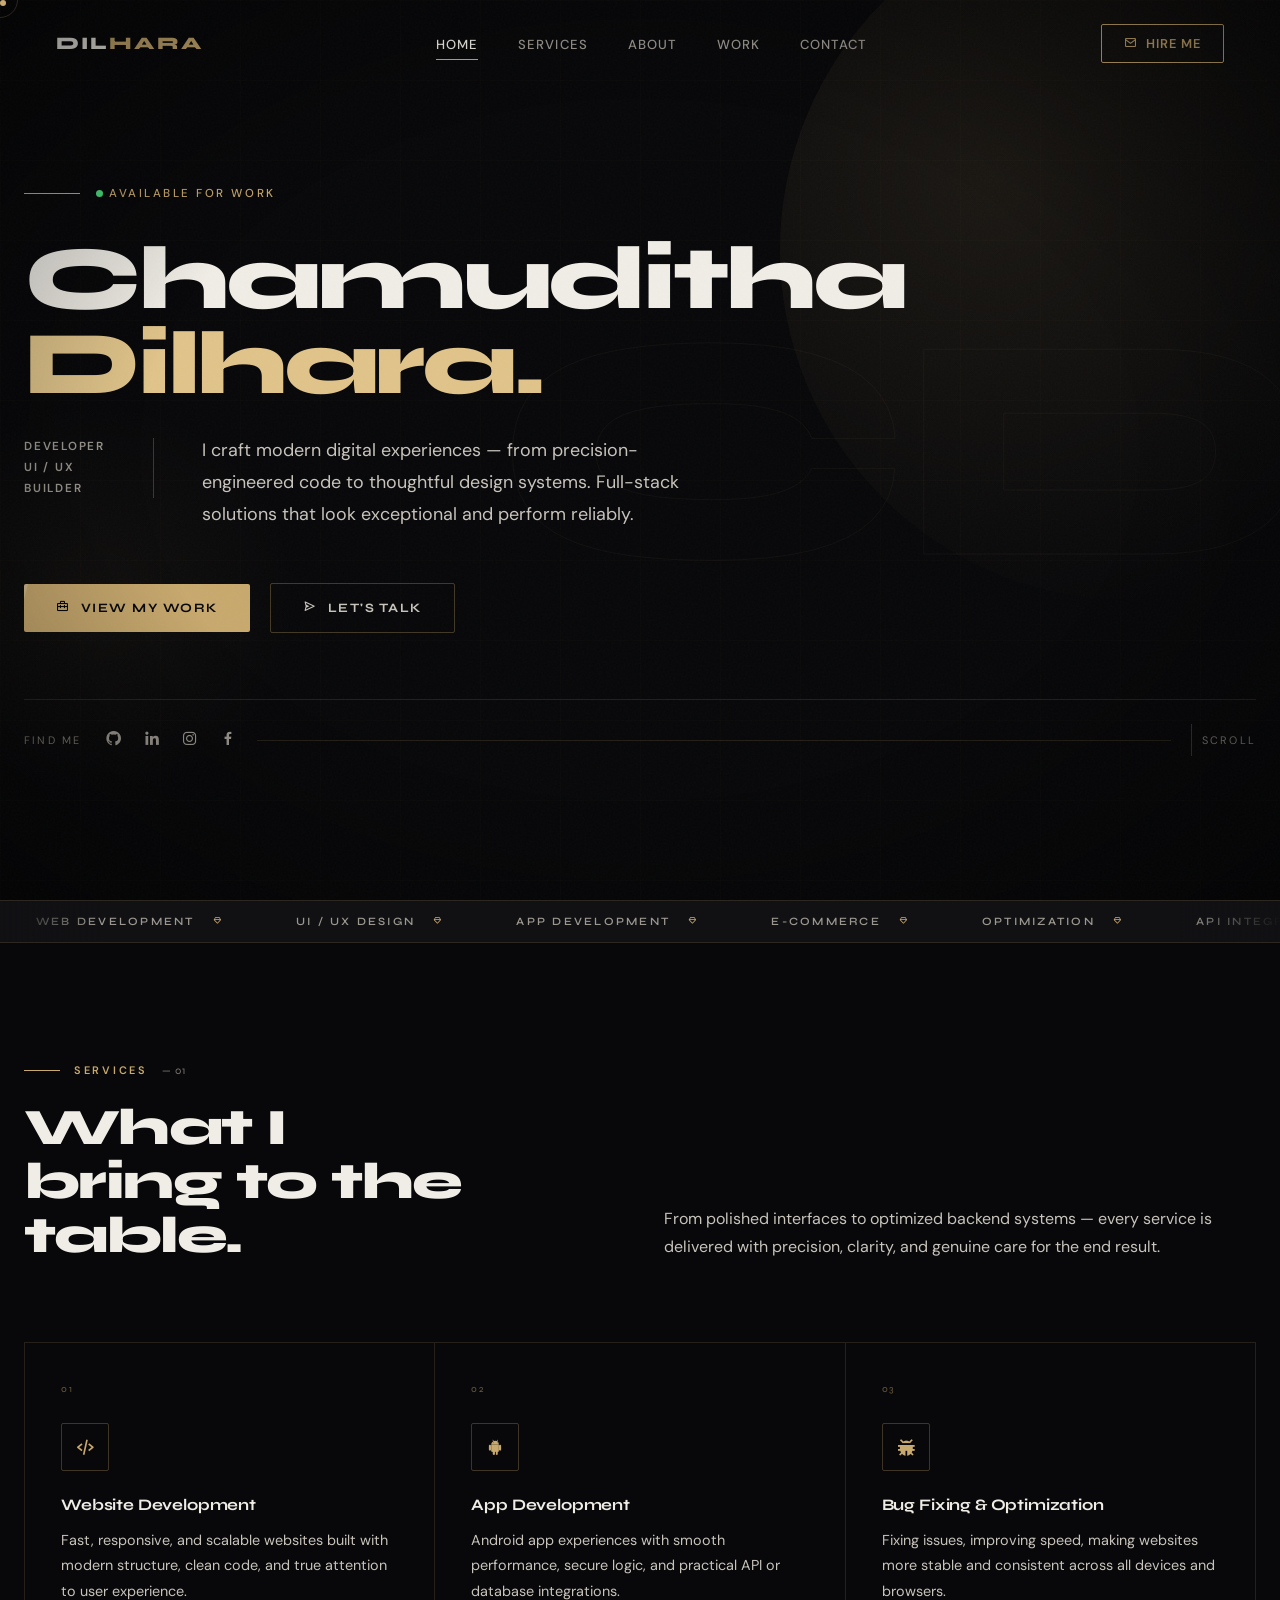
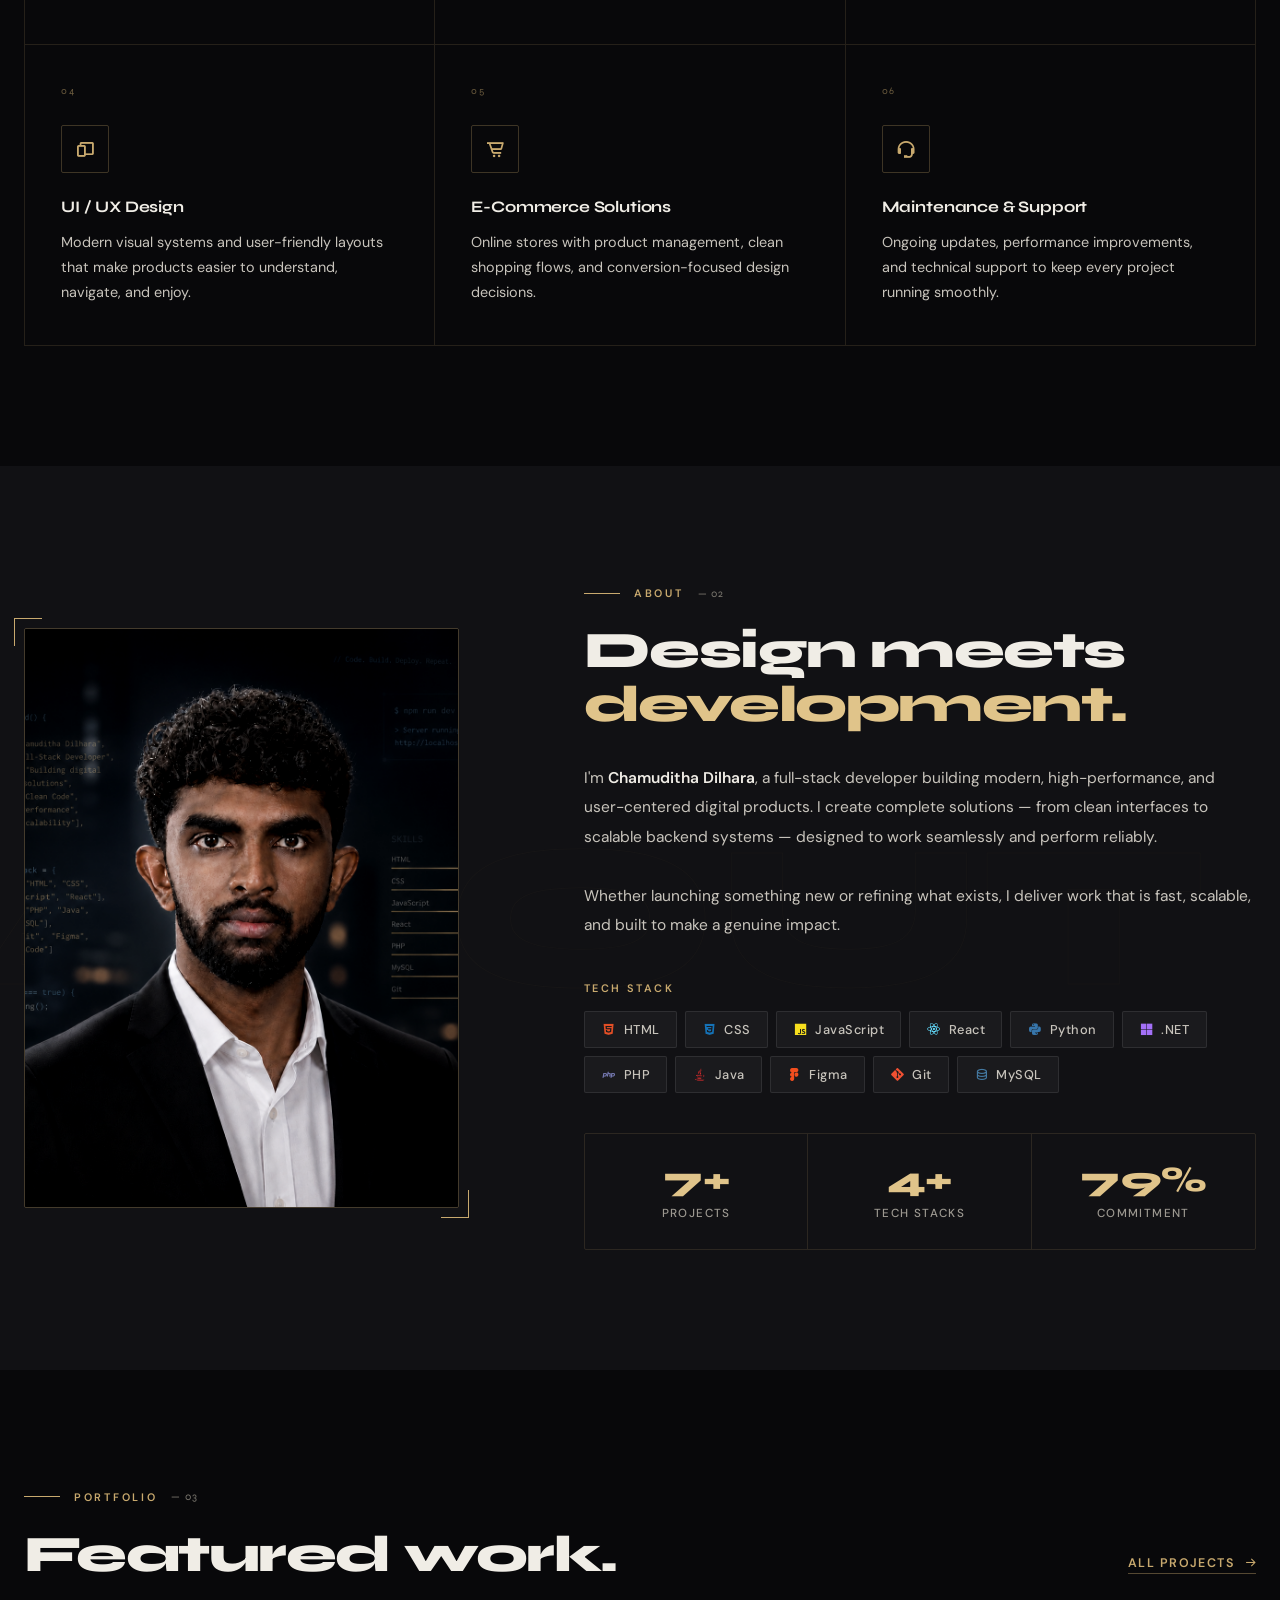
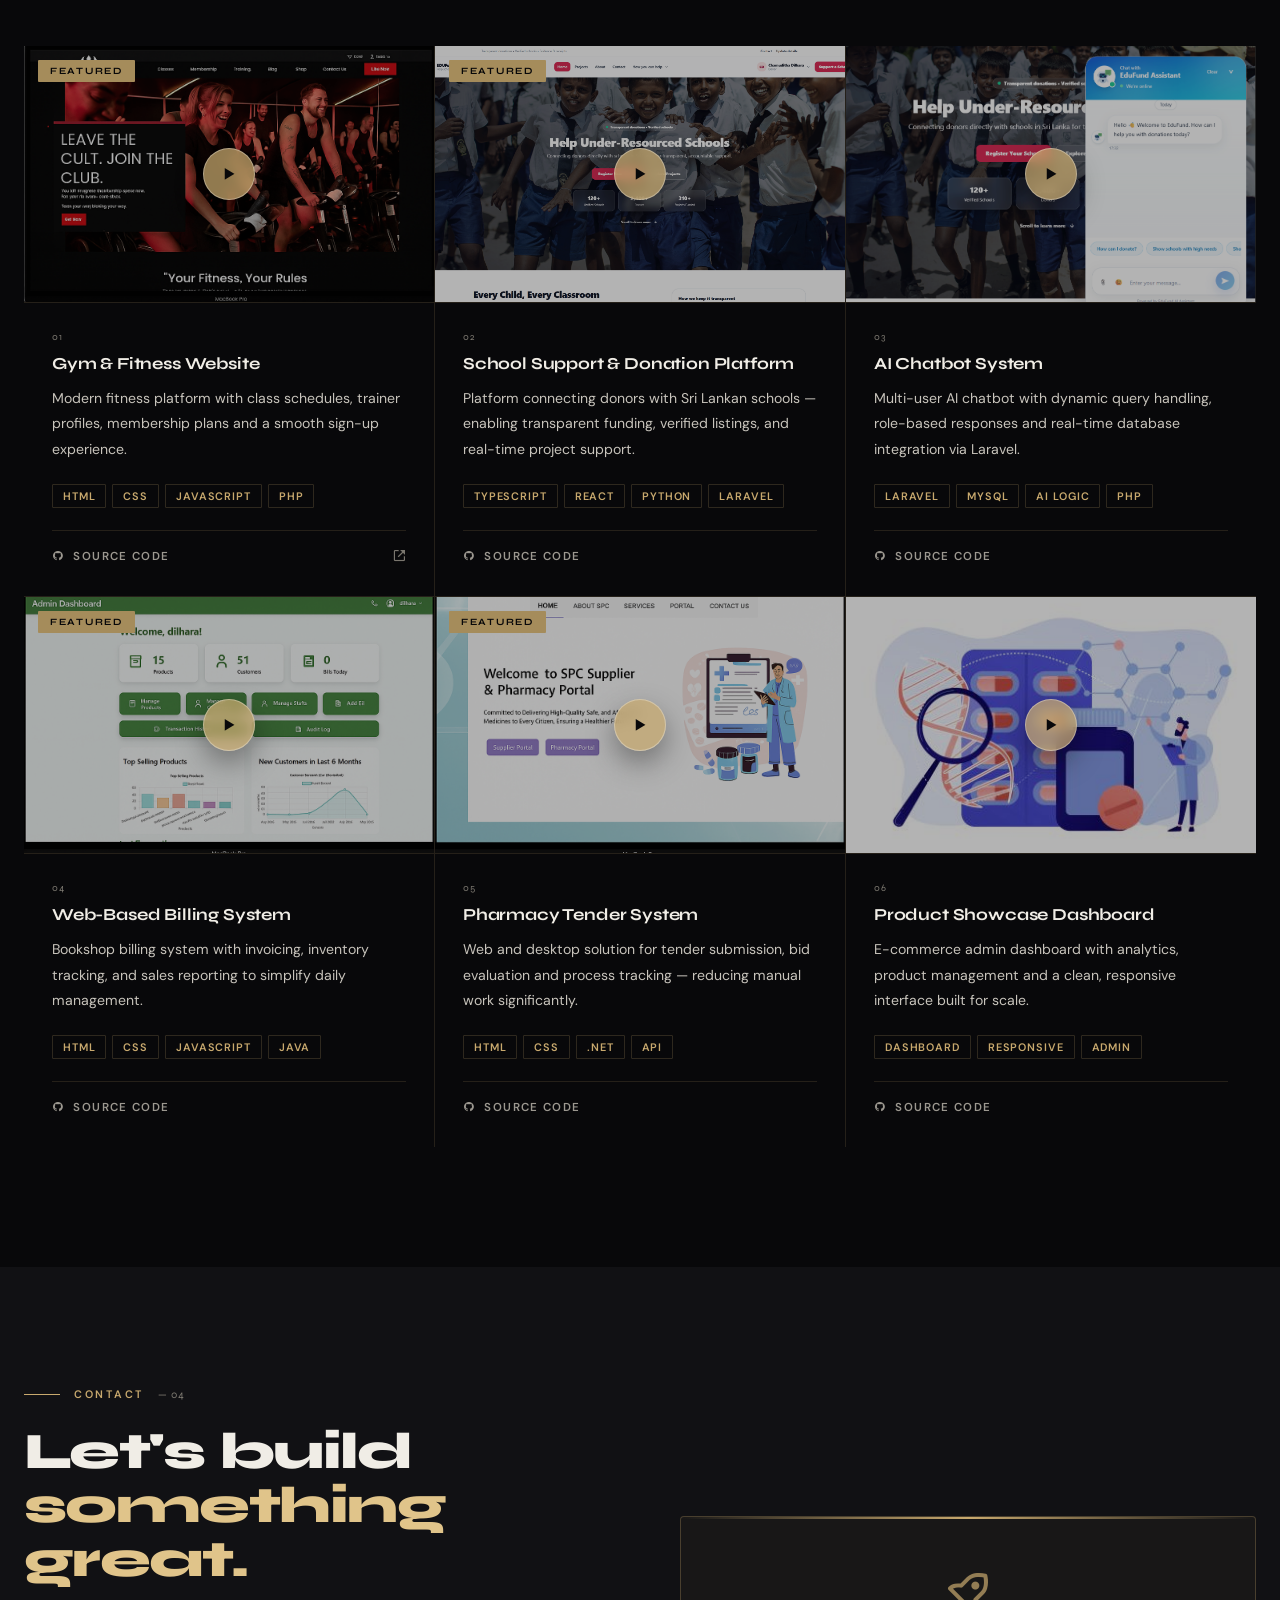
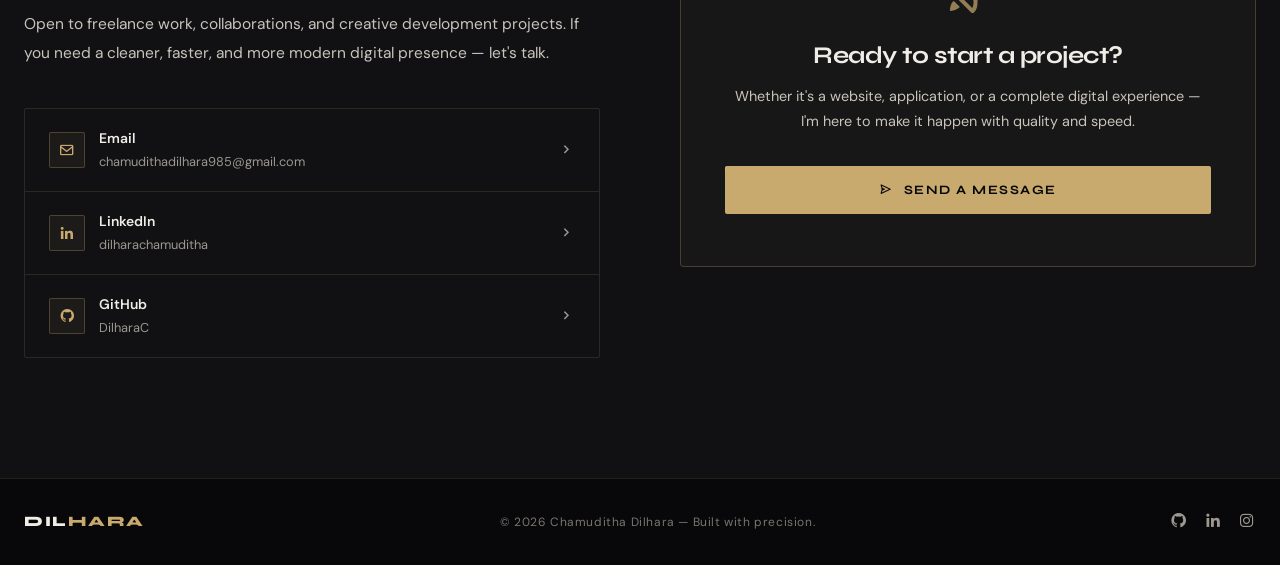
==== commit 485966b0: "Update profile image to enhance visual representation" ====
--- a/index.html
+++ b/index.html
@@ -1224,7 +1224,7 @@
     <div class="about-grid">
       <div class="about-img-wrap reveal-left">
         <div class="about-img-frame">
-          <img src="img/rb_52233.png" alt="Chamuditha Dilhara">
+          <img src="img/w125.png" alt="Chamuditha Dilhara">
         </div>
         <div class="scan-line"></div>
       </div>
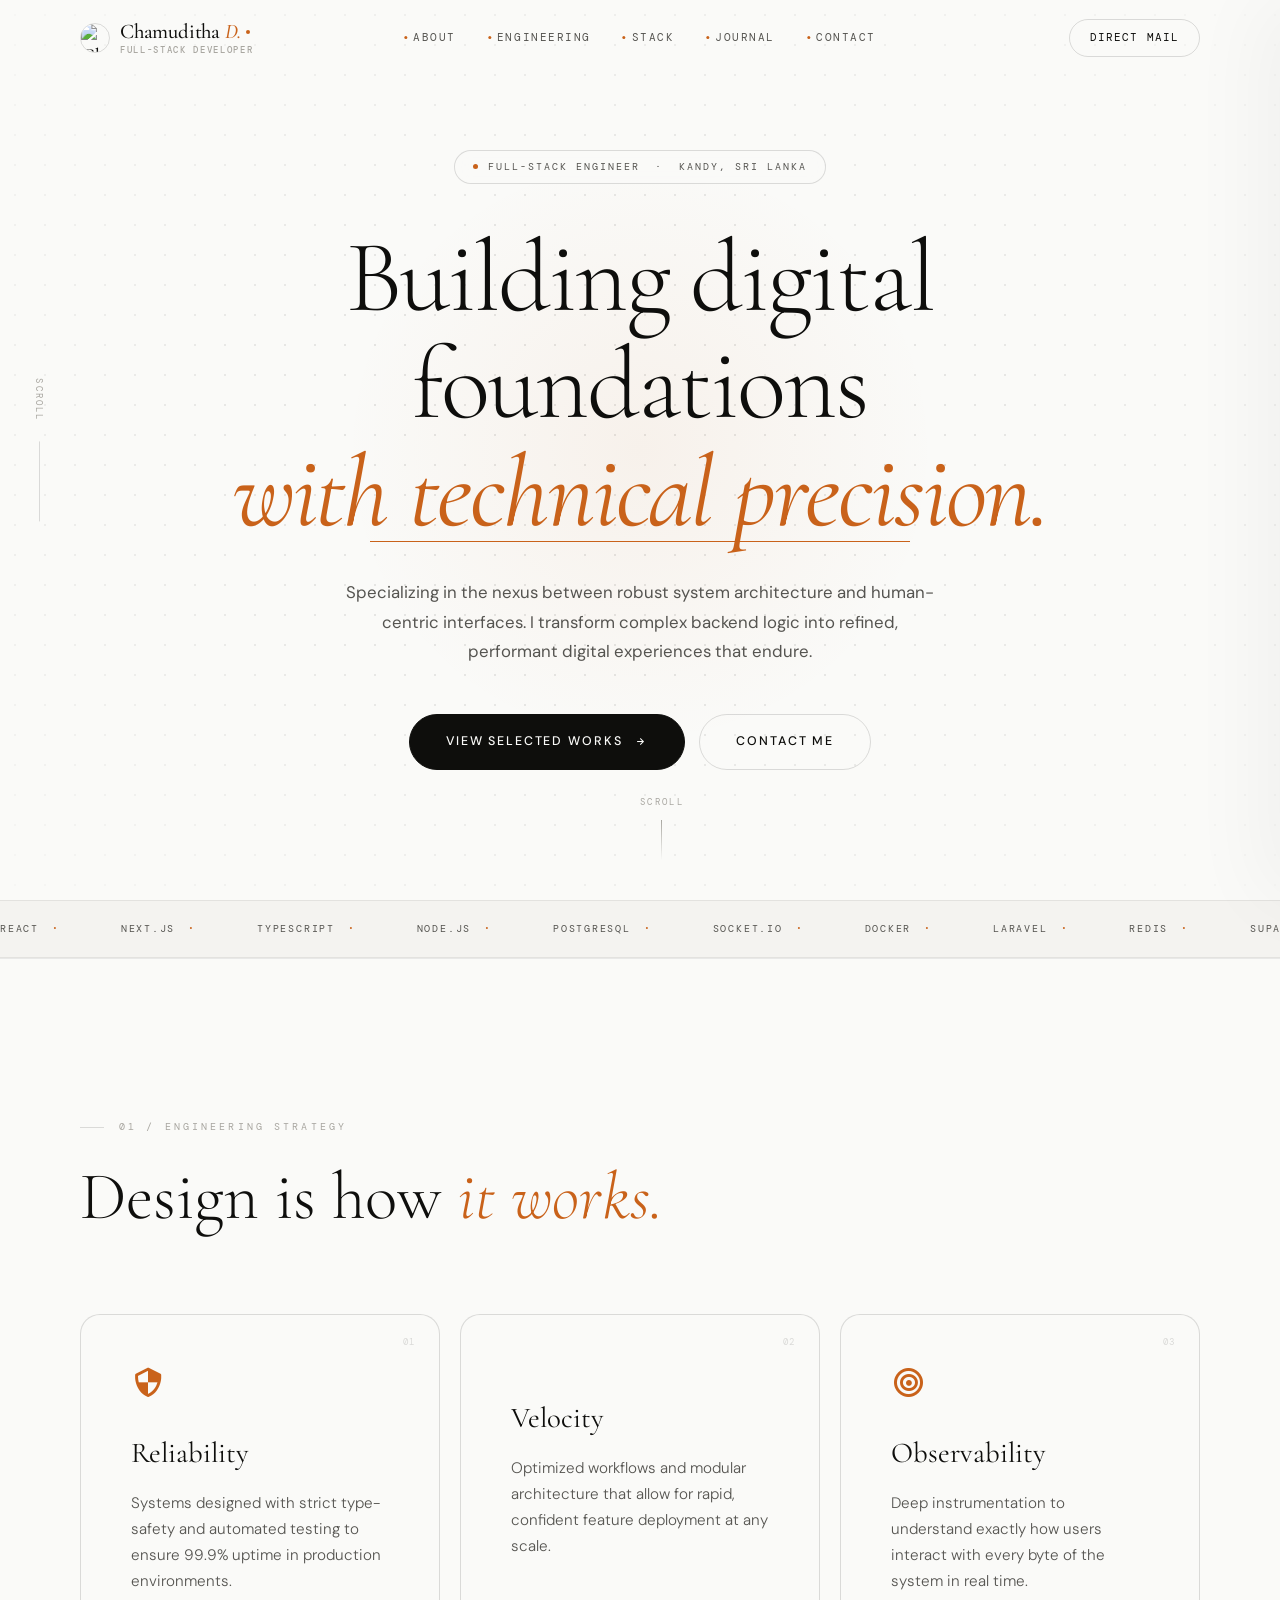
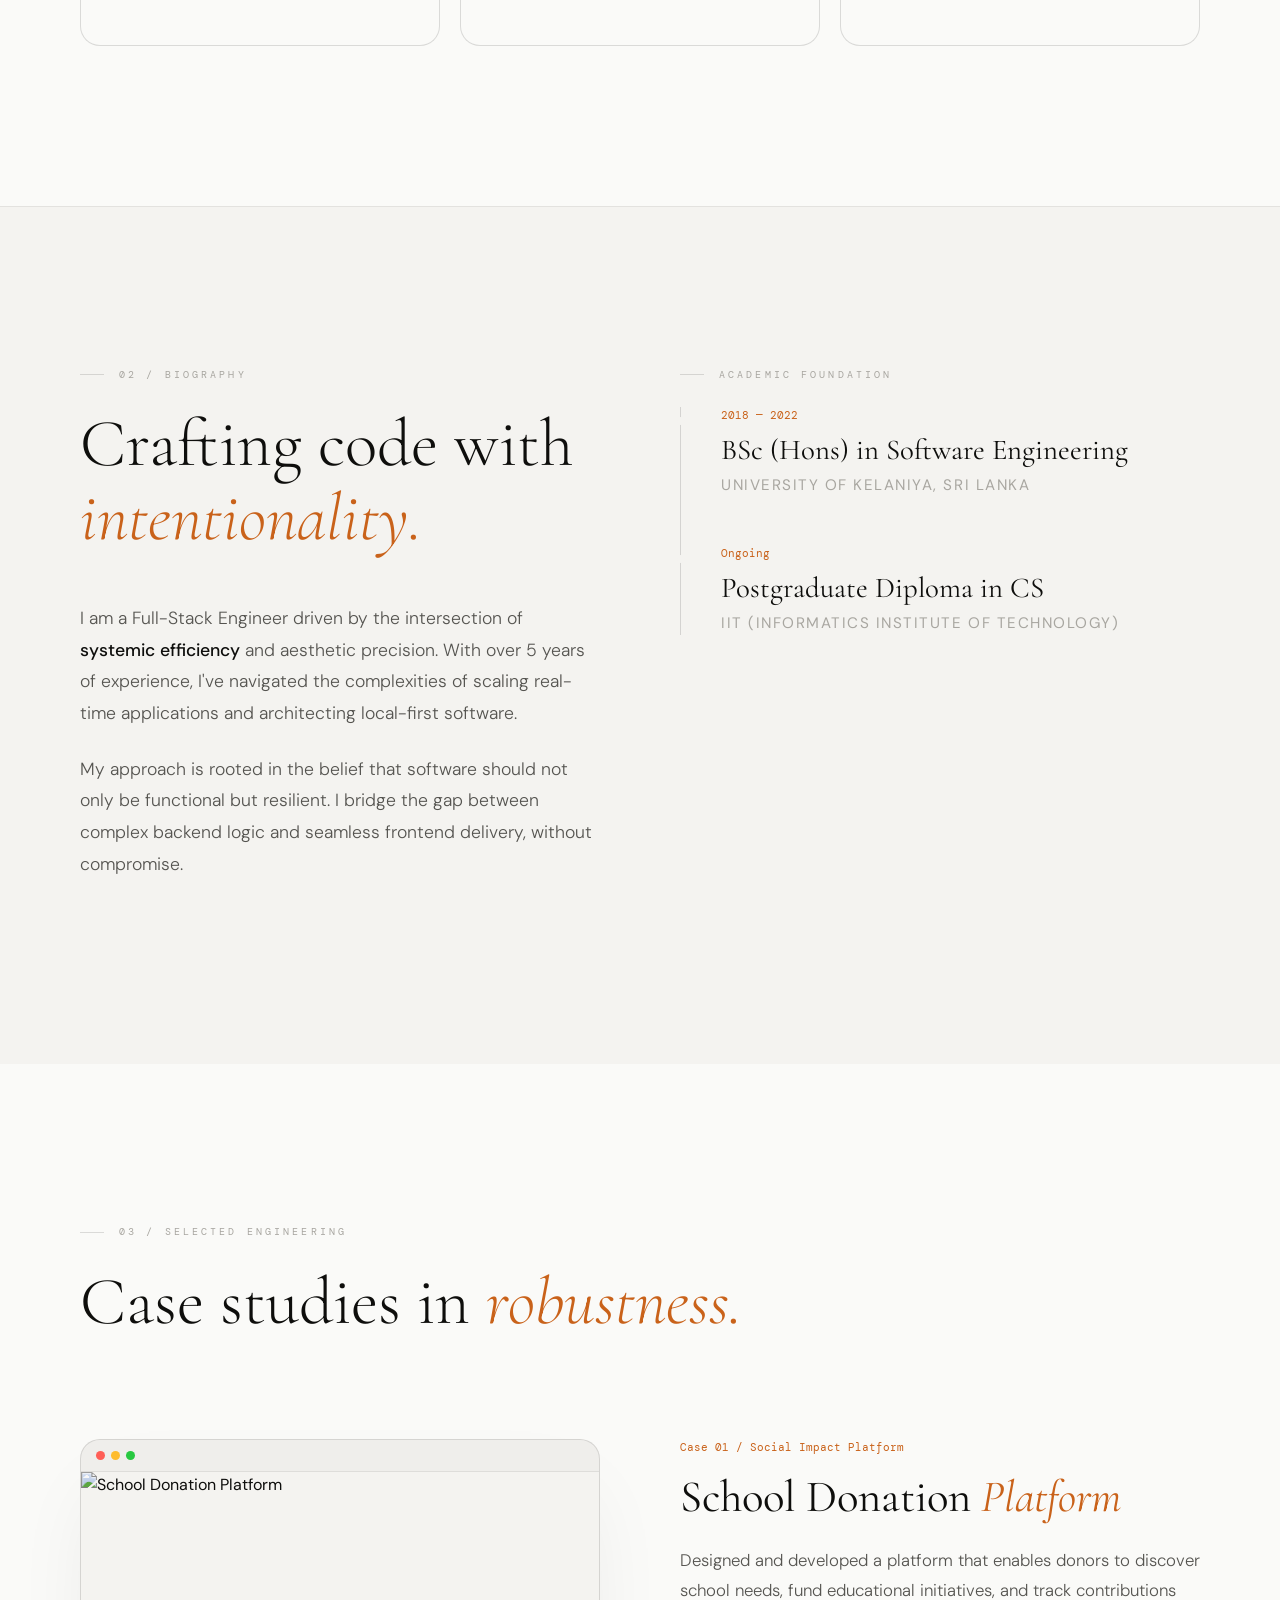
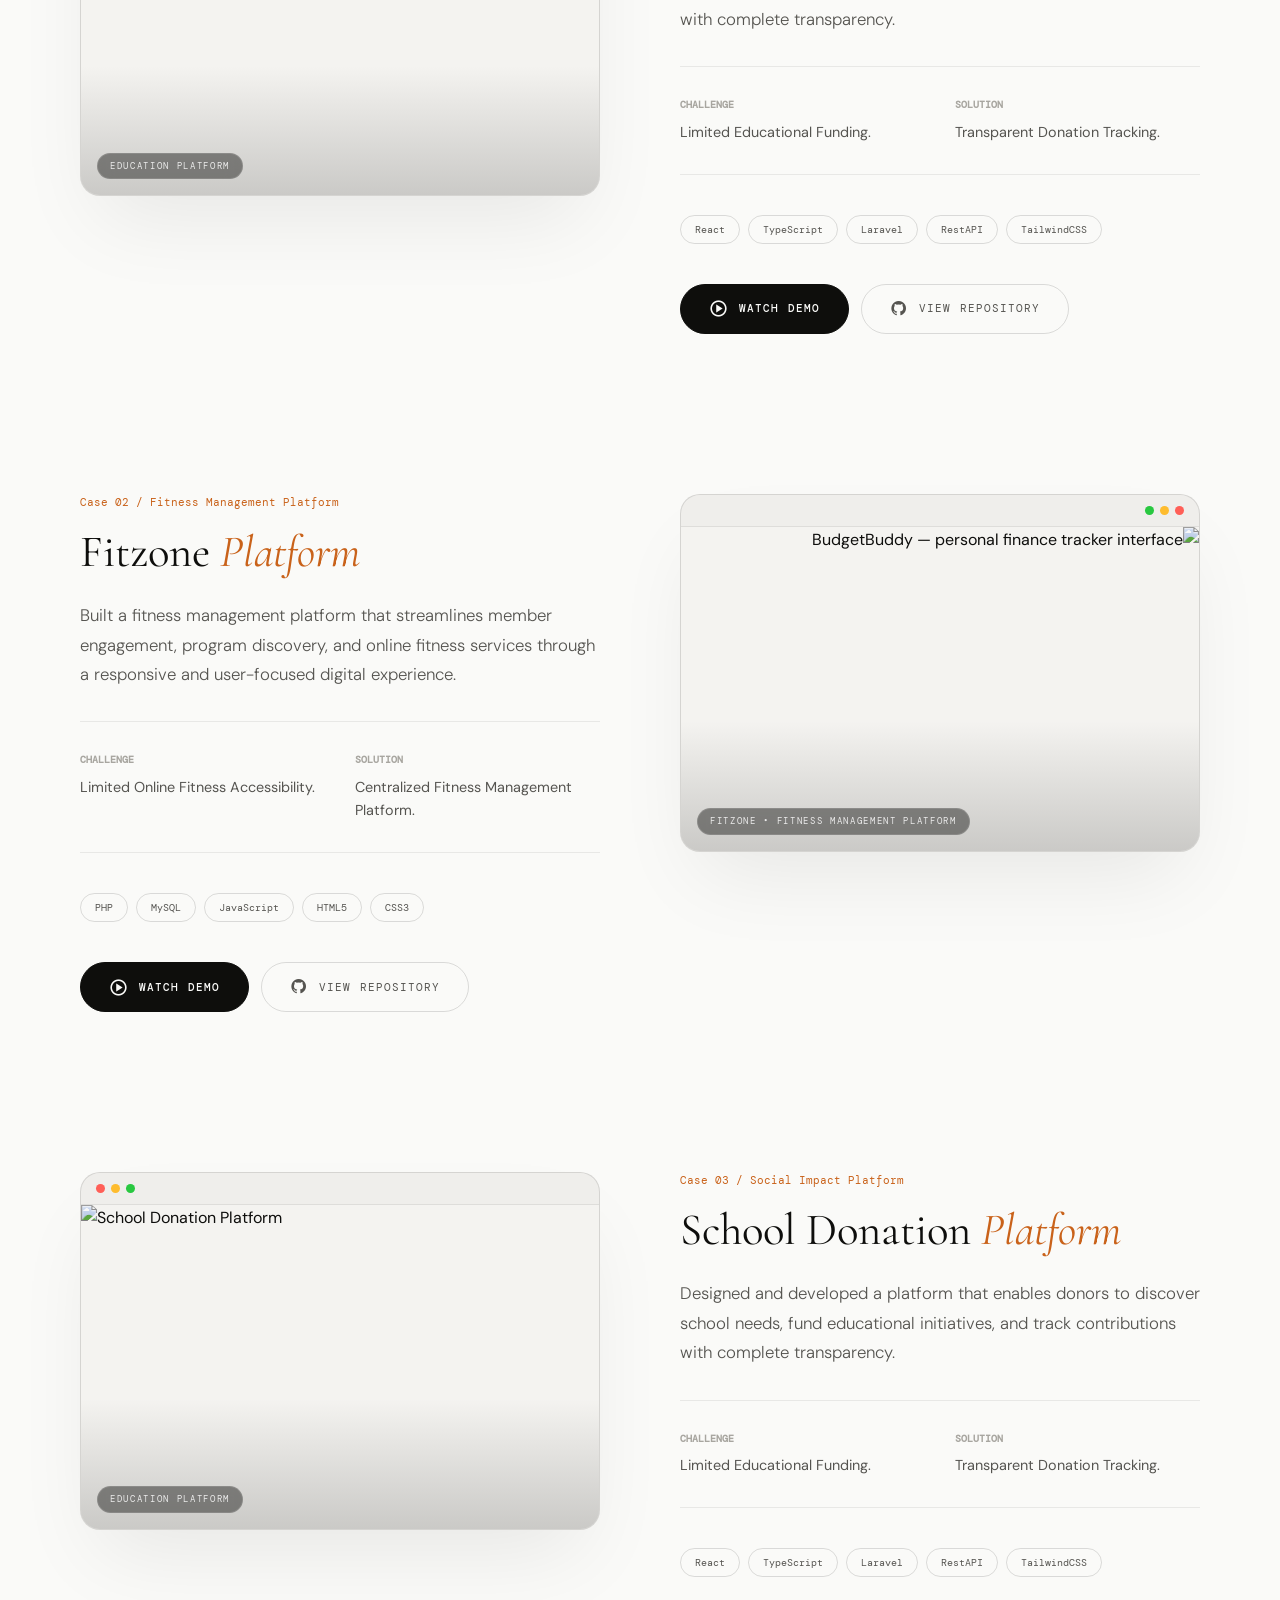
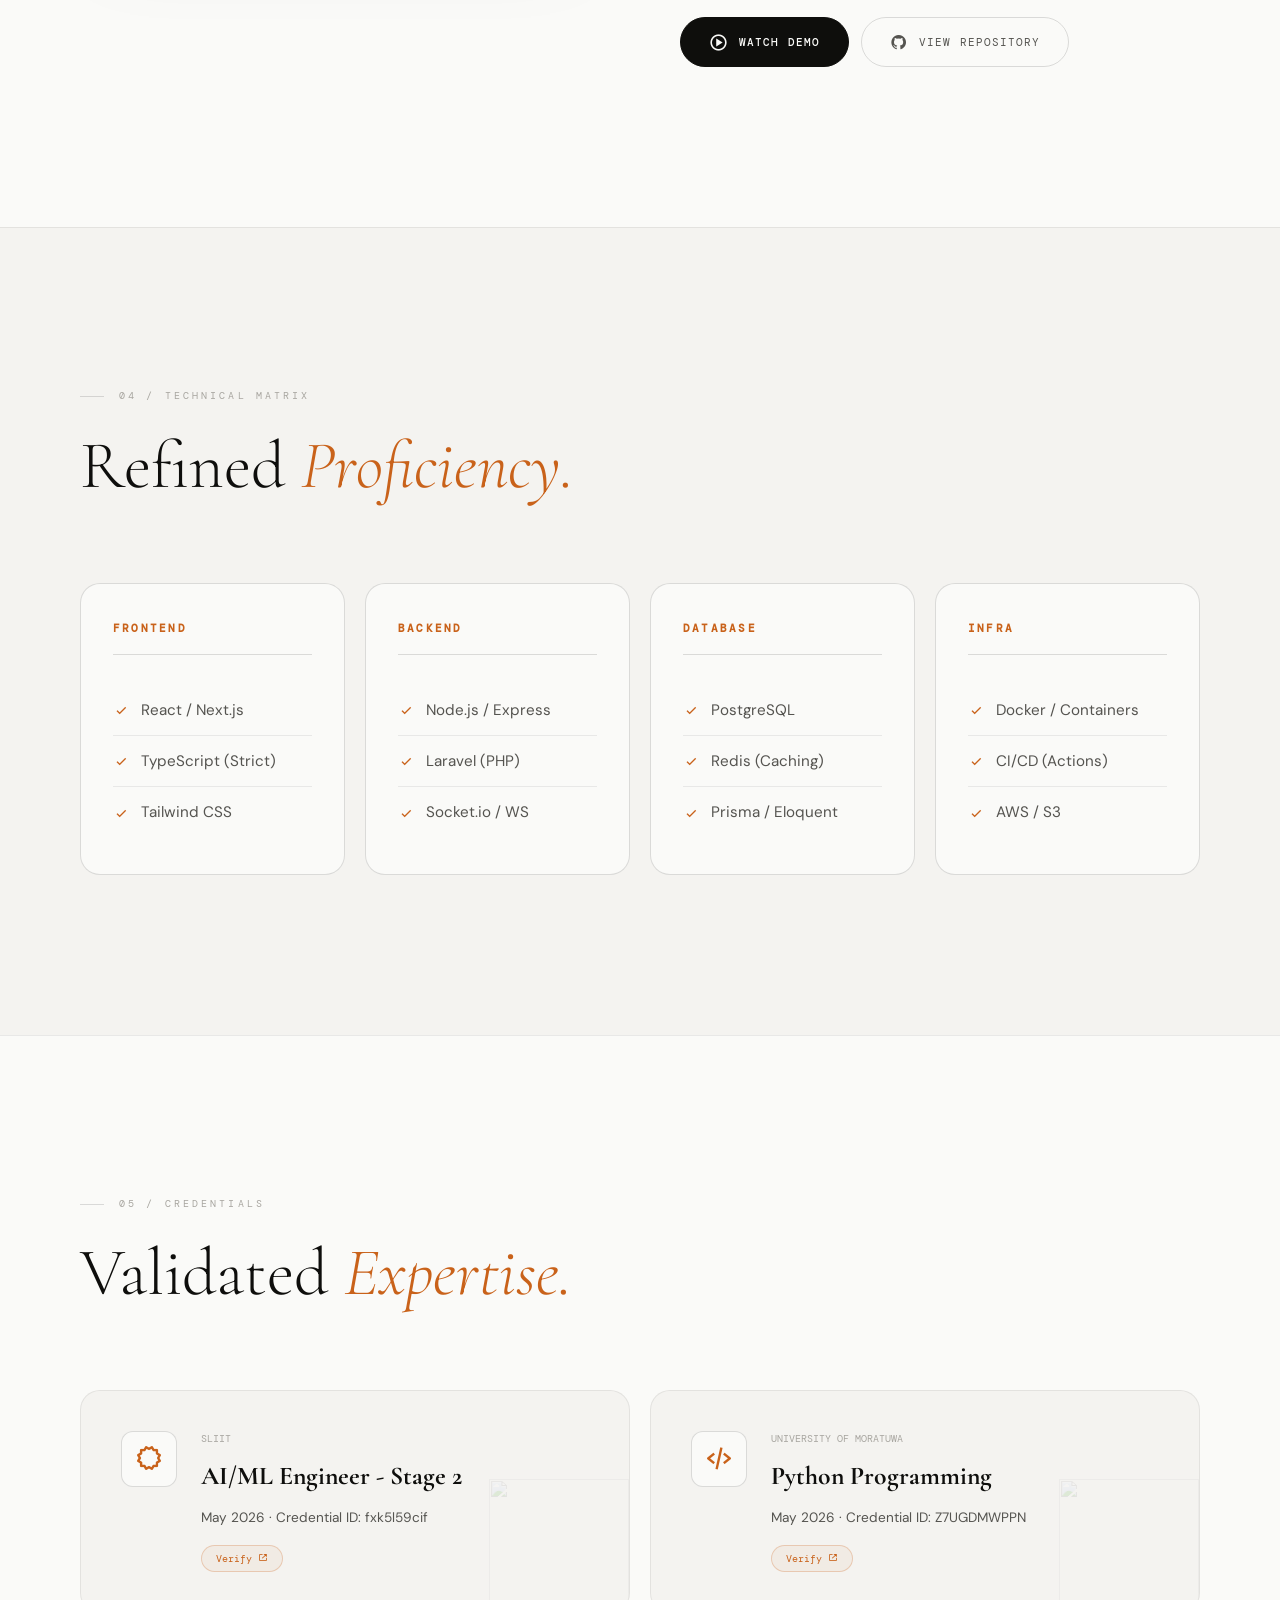
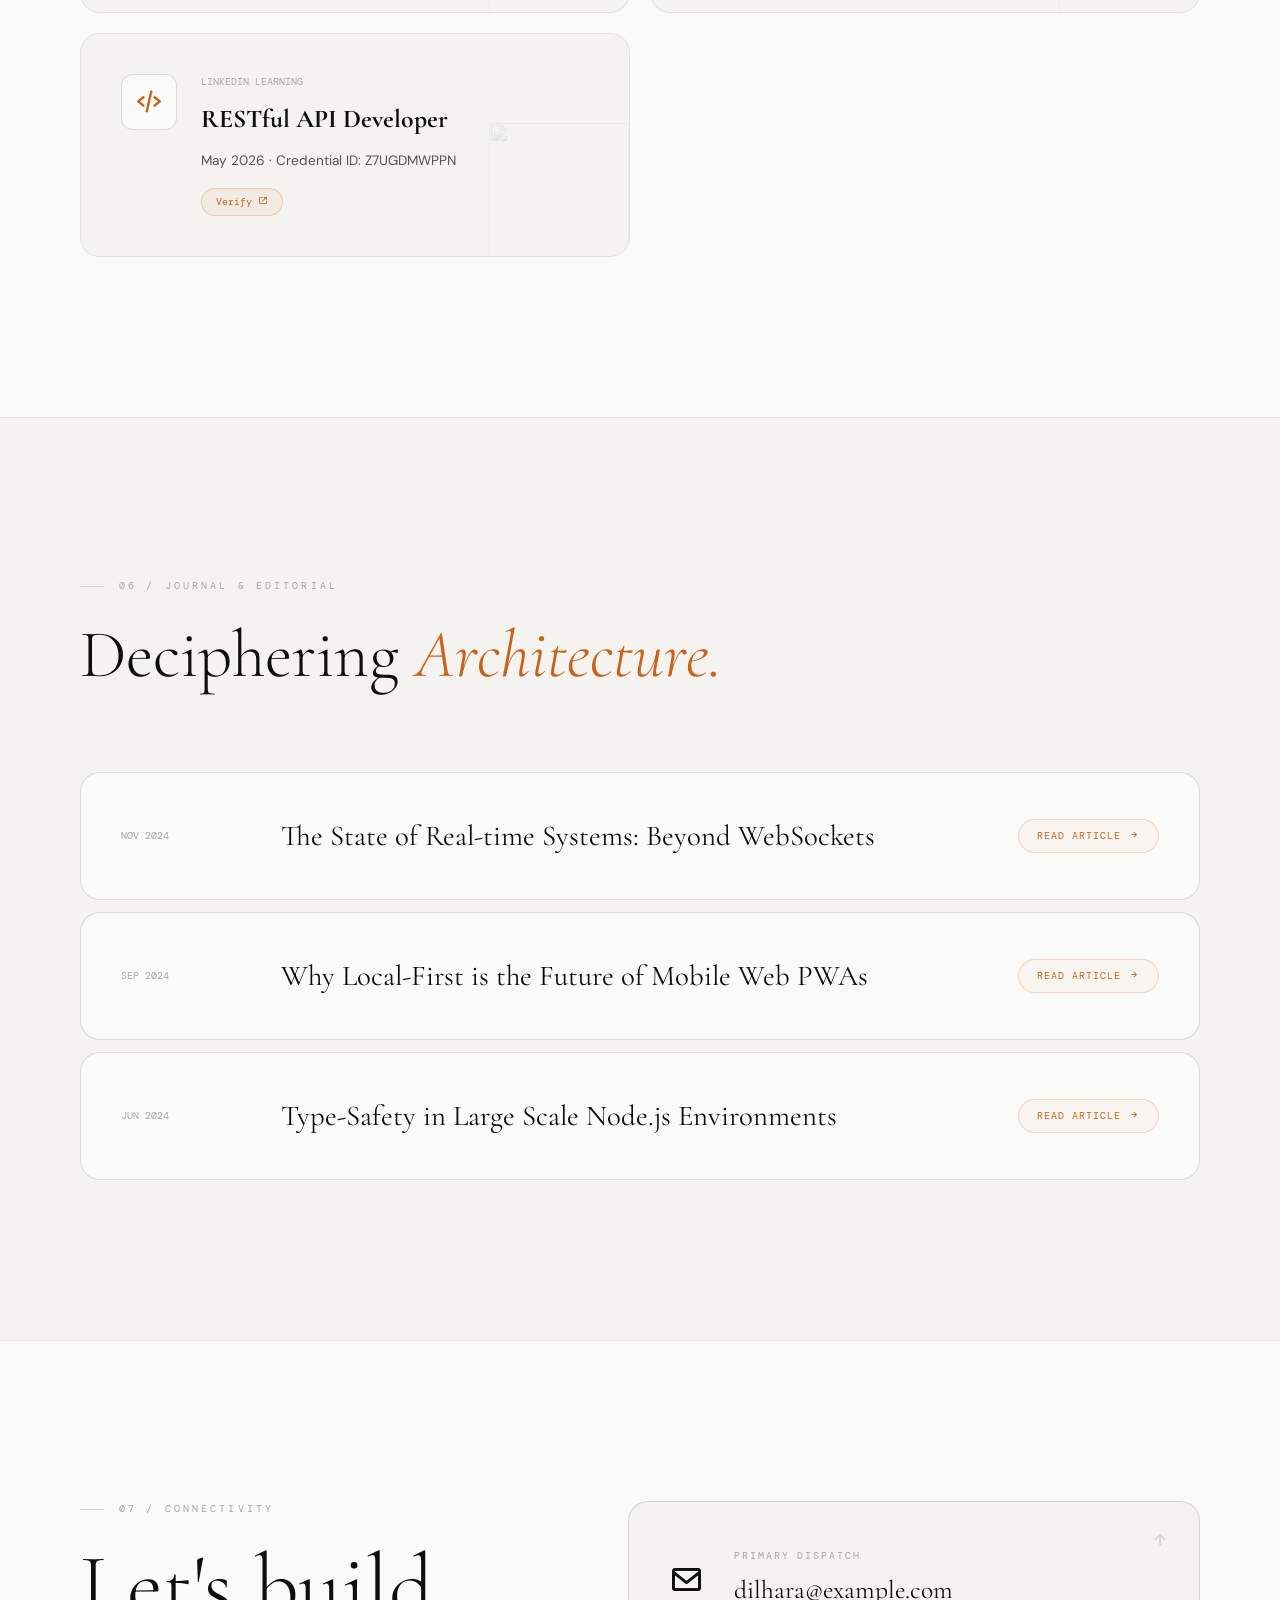
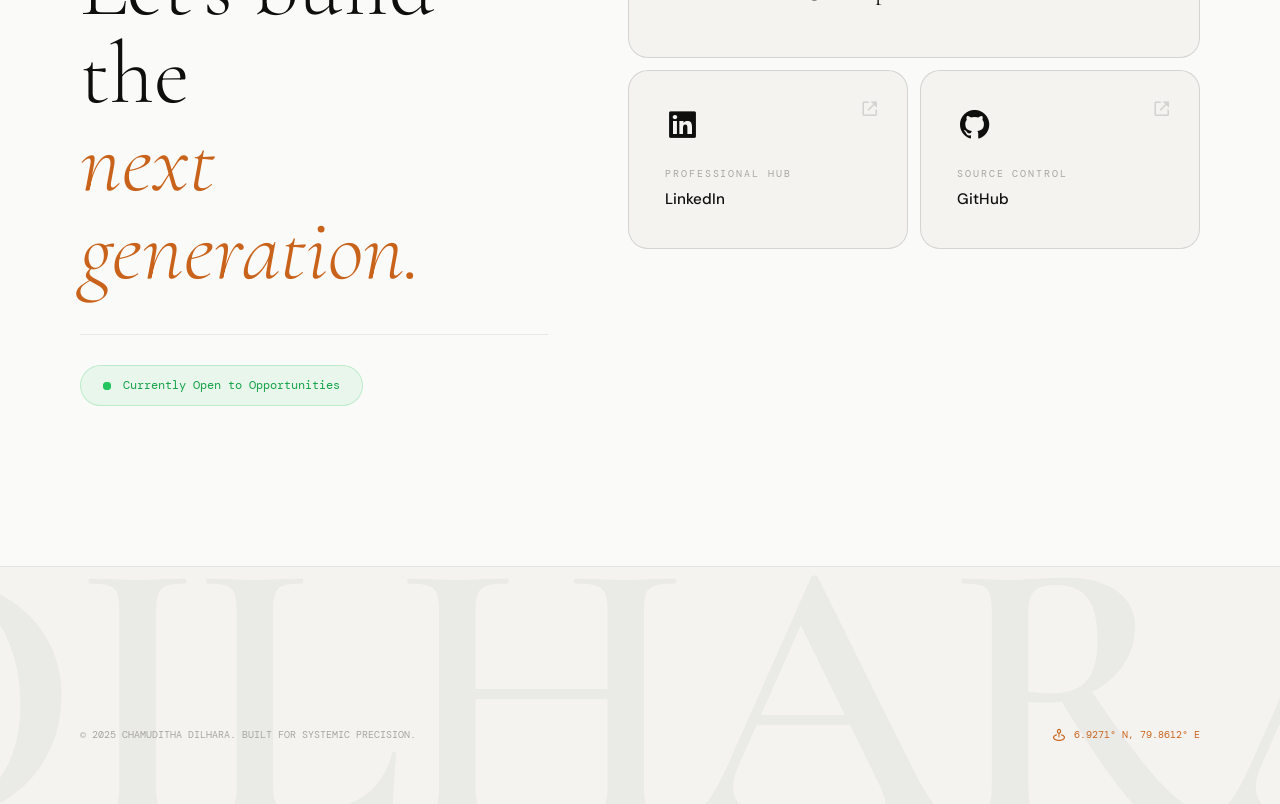
==== commit 5496ee95: "Refactor code structure for improved readability and maintainability" ====
--- a/index.html
+++ b/index.html
@@ -1,1707 +1,1177 @@
 <!DOCTYPE html>
 <html lang="en">
 <head>
-<meta charset="UTF-8"/>
-<meta name="viewport" content="width=device-width, initial-scale=1.0"/>
-<title>Chamuditha Dilhara — Developer & Designer</title>
-<link rel="preconnect" href="https://fonts.googleapis.com">
-<link href="https://fonts.googleapis.com/css2?family=Syne:wght@400;500;600;700;800&family=DM+Sans:ital,opsz,wght@0,9..40,300;0,9..40,400;0,9..40,500;1,9..40,300&display=swap" rel="stylesheet">
-<link rel="stylesheet" href="https://cdn.jsdelivr.net/npm/boxicons@latest/css/boxicons.min.css">
-<style>
-
-/* ─────────────────────────────────────────────
-   TOKENS
-───────────────────────────────────────────── */
-:root {
-  --ink:     #08080a;
-  --ink2:    #111114;
-  --ink3:    #1a1a1f;
-  --paper:   #f0ede6;
-  --paper2:  #e5e0d6;
-  --gold:    #c8a96e;
-  --gold2:   #e0c48a;
-  --gold3:   #f0d8a8; /* brighter gold for emphasis */
-  --cream:   #f5f2eb;
-  --body:    #c8c4bc;       /* ← READABILITY FIX: was ~0.45 opacity; now explicit high-contrast */
-  --body2:   #9c9890;       /* ← secondary body text; was ~0.35 opacity */
-  --muted:   #7a766e;       /* very subtle / captions */
-  --line:    rgba(200,169,110,0.15);
-  --line2:   rgba(200,169,110,0.28);
-  --line3:   rgba(200,169,110,0.08); /* subtle section bg tint */
-
-  --ff-head: 'Syne', sans-serif;
-  --ff-body: 'DM Sans', sans-serif;
-  --ease:    cubic-bezier(0.25, 0.46, 0.45, 0.94);
-  --ease-out: cubic-bezier(0.16, 1, 0.3, 1);
-  --spring:  cubic-bezier(0.34, 1.56, 0.64, 1);
-  --r: 4px;
-  --max: 1280px;
-}
-
-/* ─────────────────────────────────────────────
-   RESET
-───────────────────────────────────────────── */
-*, *::before, *::after { box-sizing: border-box; margin: 0; padding: 0; }
-html { scroll-behavior: smooth; }
-body {
-  font-family: var(--ff-body);
-  background: var(--ink);
-  color: var(--paper);
-  overflow-x: hidden;
-  cursor: none;
-  font-size: 16px;
-  -webkit-font-smoothing: antialiased;
-}
-img { display: block; max-width: 100%; }
-a { text-decoration: none; color: inherit; }
-button { background: none; border: none; cursor: none; font-family: inherit; }
-
-/* ─────────────────────────────────────────────
-   PAGE LOADER
-───────────────────────────────────────────── */
-#page-loader {
-  position: fixed;
-  inset: 0;
-  z-index: 99999;
-  background: var(--ink);
-  display: flex;
-  align-items: center;
-  justify-content: center;
-  flex-direction: column;
-  gap: 24px;
-  transition: opacity 0.6s var(--ease), visibility 0.6s;
-}
-#page-loader.hidden { opacity: 0; visibility: hidden; pointer-events: none; }
-.loader-logo {
-  font-family: var(--ff-head);
-  font-size: 2rem;
-  font-weight: 800;
-  letter-spacing: 0.15em;
-  color: var(--paper);
-  overflow: hidden;
-}
-.loader-logo em { color: var(--gold); font-style: normal; }
-.loader-logo span {
-  display: inline-block;
-  animation: loaderLetterIn 0.6s var(--spring) both;
-}
-.loader-logo span:nth-child(1) { animation-delay: 0.0s; }
-.loader-logo span:nth-child(2) { animation-delay: 0.05s; }
-.loader-logo span:nth-child(3) { animation-delay: 0.1s; }
-.loader-logo span:nth-child(4) { animation-delay: 0.15s; }
-.loader-logo span:nth-child(5) { animation-delay: 0.2s; }
-.loader-logo span:nth-child(6) { animation-delay: 0.25s; }
-.loader-logo span:nth-child(7) { animation-delay: 0.3s; }
-.loader-logo span:nth-child(8) { animation-delay: 0.35s; }
-@keyframes loaderLetterIn {
-  from { transform: translateY(80%) rotateX(-90deg); opacity: 0; }
-  to { transform: translateY(0) rotateX(0); opacity: 1; }
-}
-.loader-bar-wrap {
-  width: 200px; height: 1px;
-  background: rgba(200,169,110,0.12);
-  overflow: hidden; border-radius: 99px;
-}
-.loader-bar {
-  height: 100%;
-  background: var(--gold);
-  animation: loaderBarFill 1.8s var(--ease) forwards;
-}
-@keyframes loaderBarFill { from { width: 0%; } to { width: 100%; } }
-.loader-num {
-  font-family: var(--ff-head);
-  font-size: 0.7rem;
-  letter-spacing: 0.2em;
-  color: var(--muted);
-}
-
-/* ─────────────────────────────────────────────
-   CUSTOM CURSOR
-───────────────────────────────────────────── */
-#cursor-dot {
-  position: fixed; width: 6px; height: 6px;
-  background: var(--gold); border-radius: 50%;
-  pointer-events: none; z-index: 10000;
-  transition: transform 0.15s, opacity 0.3s;
-  mix-blend-mode: screen;
-}
-#cursor-ring {
-  position: fixed; width: 36px; height: 36px;
-  border: 1.5px solid rgba(200,169,110,0.4);
-  border-radius: 50%; pointer-events: none; z-index: 9999;
-  transition: width 0.4s var(--spring), height 0.4s var(--spring), opacity 0.3s, background 0.3s, border-color 0.3s;
-  opacity: 0.5;
-}
-#cursor-ring.hover-link {
-  width: 52px; height: 52px; opacity: 1;
-  background: rgba(200,169,110,0.05);
-  border-color: var(--gold2);
-}
-#cursor-label {
-  position: fixed; pointer-events: none; z-index: 10001;
-  font-family: var(--ff-head);
-  font-size: 0.55rem; font-weight: 700;
-  letter-spacing: 0.18em; text-transform: uppercase;
-  color: var(--gold); opacity: 0;
-  transition: opacity 0.25s; white-space: nowrap;
-  transform: translate(-50%,-50%);
-}
-#cursor-label.visible { opacity: 1; }
-
-/* ─────────────────────────────────────────────
-   NOISE + VIGNETTE
-───────────────────────────────────────────── */
-body::before {
-  content: ''; position: fixed; inset: 0;
-  pointer-events: none; z-index: 9000; opacity: 0.025;
-  background-image: url("data:image/svg+xml,%3Csvg viewBox='0 0 512 512' xmlns='http://www.w3.org/2000/svg'%3E%3Cfilter id='n'%3E%3CfeTurbulence type='fractalNoise' baseFrequency='0.85' numOctaves='4' stitchTiles='stitch'/%3E%3C/filter%3E%3Crect width='100%25' height='100%25' filter='url(%23n)'/%3E%3C/svg%3E");
-}
-body::after {
-  content: ''; position: fixed; inset: 0;
-  pointer-events: none; z-index: 8990;
-  background: radial-gradient(ellipse at center, transparent 55%, rgba(0,0,0,0.45) 100%);
-}
-
-/* ─────────────────────────────────────────────
-   GRID OVERLAY
-───────────────────────────────────────────── */
-.grid-overlay {
-  position: fixed; inset: 0; pointer-events: none; z-index: 1;
-  background-image:
-    linear-gradient(rgba(200,169,110,0.02) 1px, transparent 1px),
-    linear-gradient(90deg, rgba(200,169,110,0.02) 1px, transparent 1px);
-  background-size: 80px 80px;
-  opacity: 0; transition: opacity 1s;
-}
-body.loaded .grid-overlay { opacity: 1; }
-
-/* ─────────────────────────────────────────────
-   LAYOUT
-───────────────────────────────────────────── */
-.wrap { width: min(100% - 48px, var(--max)); margin-inline: auto; }
-.wrap--wide { width: min(100% - 32px, 1440px); margin-inline: auto; }
-
-/* ─────────────────────────────────────────────
-   HEADER
-───────────────────────────────────────────── */
-header {
-  position: fixed; top: 0; left: 0; right: 0; z-index: 500; padding: 0;
-}
-.nav-bar {
-  display: flex; align-items: center; justify-content: space-between;
-  padding: 24px 40px;
-  border-bottom: 1px solid transparent;
-  transition: all 0.5s var(--ease);
-}
-header.scrolled .nav-bar {
-  padding: 16px 40px;
-  background: rgba(8,8,10,0.92);
-  backdrop-filter: blur(20px) saturate(1.5);
-  border-bottom-color: var(--line);
-}
-.logo {
-  font-family: var(--ff-head);
-  font-size: 1.1rem; font-weight: 800;
-  letter-spacing: 0.12em; text-transform: uppercase;
-  position: relative;
-}
-.logo em { color: var(--gold); font-style: normal; }
-.logo::after {
-  content: ''; position: absolute; left: 0; bottom: -2px;
-  width: 0; height: 1px; background: var(--gold);
-  transition: width 0.4s var(--ease-out);
-}
-.logo:hover::after { width: 100%; }
-
-nav ul { list-style: none; display: flex; gap: 40px; }
-nav a {
-  font-family: var(--ff-body);
-  font-size: 0.82rem; font-weight: 500;
-  letter-spacing: 0.08em; text-transform: uppercase;
-  color: var(--body2); /* was 0.55 opacity -- now solid contrast */
-  transition: color 0.25s;
-  position: relative; padding: 4px 0;
-}
-nav a::after {
-  content: ''; position: absolute; left: 0; bottom: -3px;
-  width: 0; height: 1px; background: var(--gold);
-  transition: width 0.3s var(--ease);
-}
-nav a:hover, nav a.active { color: var(--paper); }
-nav a:hover::after, nav a.active::after { width: 100%; }
-
-.nav-cta {
-  display: flex; align-items: center; gap: 8px;
-  padding: 10px 22px;
-  font-size: 0.8rem; font-weight: 600;
-  letter-spacing: 0.08em; text-transform: uppercase;
-  border: 1px solid var(--gold); color: var(--gold);
-  border-radius: 2px; transition: all 0.25s;
-  position: relative; overflow: hidden;
-}
-.nav-cta::before {
-  content: ''; position: absolute; inset: 0;
-  background: var(--gold);
-  transform: translateX(-101%); transition: transform 0.3s var(--ease);
-}
-.nav-cta:hover::before { transform: translateX(0); }
-.nav-cta:hover { color: var(--ink); }
-.nav-cta > * { position: relative; z-index: 1; }
-
-.menu-toggle { display: none; flex-direction: column; gap: 5px; padding: 8px; }
-.menu-toggle span { display: block; width: 24px; height: 1px; background: var(--paper); transition: 0.3s var(--ease); }
-
-/* ─────────────────────────────────────────────
-   HERO
-───────────────────────────────────────────── */
-.hero {
-  min-height: 100dvh;
-  display: grid;
-  grid-template-rows: 1fr auto;
-  padding-top: 100px;
-  position: relative;
-  overflow: hidden;
-}
-.hero-particles { position: absolute; inset: 0; pointer-events: none; overflow: hidden; }
-.particle {
-  position: absolute; border-radius: 50%; background: var(--gold);
-  animation: particleFloat linear infinite; opacity: 0;
-}
-@keyframes particleFloat {
-  0%   { transform: translateY(100vh) scale(0); opacity: 0; }
-  10%  { opacity: 0.35; }
-  90%  { opacity: 0.15; }
-  100% { transform: translateY(-20px) scale(1); opacity: 0; }
-}
-.hero-orb {
-  position: absolute; width: 700px; height: 700px; border-radius: 50%;
-  background: radial-gradient(circle at 30% 40%, rgba(200,169,110,0.1) 0%, transparent 70%);
-  top: -100px; right: -200px; pointer-events: none;
-  animation: orbPulse 8s ease-in-out infinite;
-}
-@keyframes orbPulse {
-  0%,100% { transform: scale(1) rotate(0deg); opacity: 0.5; }
-  50% { transform: scale(1.1) rotate(15deg); opacity: 0.9; }
-}
-.hero-orb2 {
-  position: absolute; width: 400px; height: 400px; border-radius: 50%;
-  background: radial-gradient(circle, rgba(200,169,110,0.05) 0%, transparent 70%);
-  bottom: 100px; left: -100px; pointer-events: none;
-  animation: orbPulse 12s ease-in-out infinite reverse;
-}
-.hero-bg-num {
-  position: absolute; top: 50%; right: -2%;
-  transform: translateY(-50%);
-  font-family: var(--ff-head);
-  font-size: clamp(220px, 25vw, 380px);
-  font-weight: 800; color: transparent;
-  -webkit-text-stroke: 1px rgba(200,169,110,0.05);
-  line-height: 1; pointer-events: none; user-select: none;
-  letter-spacing: -0.04em;
-  animation: bgNumFloat 10s ease-in-out infinite;
-}
-@keyframes bgNumFloat {
-  0%,100% { transform: translateY(-50%) translateX(0); }
-  50% { transform: translateY(-52%) translateX(-10px); }
-}
-.hero-inner {
-  display: flex; flex-direction: column; justify-content: center;
-  padding: 60px 0 40px; position: relative; z-index: 2;
-}
-.hero-kicker {
-  display: flex; align-items: center; gap: 16px; margin-bottom: 36px;
-}
-.hero-kicker-line { width: 56px; height: 1px; background: var(--gold); }
-.hero-kicker-text {
-  font-size: 0.72rem; font-weight: 500;
-  letter-spacing: 0.22em; text-transform: uppercase;
-  color: var(--gold);
-}
-.avail-dot {
-  width: 7px; height: 7px; border-radius: 50%;
-  background: #4ade80;
-  box-shadow: 0 0 0 0 rgba(74,222,128,0.6);
-  animation: pulse-green 2.4s ease infinite;
-  display: inline-block; margin-right: 6px;
-}
-@keyframes pulse-green {
-  0%,100% { box-shadow: 0 0 0 0 rgba(74,222,128,0.5); }
-  50% { box-shadow: 0 0 0 8px rgba(74,222,128,0); }
-}
-.hero-name {
-  font-family: var(--ff-head);
-  font-size: clamp(3rem, 7vw, 7.5rem);
-  font-weight: 800; line-height: 0.94;
-  letter-spacing: -0.035em; margin-bottom: 28px; overflow: hidden;
-}
-.hero-name .line { display: block; overflow: hidden; }
-.hero-name .char {
-  display: inline-block;
-  transition: transform 0.6s var(--spring), color 0.3s;
-}
-.hero-name .char:hover { transform: translateY(-8px) rotate(-3deg); color: var(--gold); }
-.hero-name .accent { color: var(--gold2); }
-
-.hero-desc-row {
-  display: flex; align-items: flex-start; gap: 48px;
-  max-width: 860px; margin-bottom: 52px;
-}
-.hero-role-stack {
-  flex-shrink: 0; display: flex; flex-direction: column; gap: 5px; padding-top: 4px;
-}
-.hero-role-stack span {
-  font-size: 0.73rem; font-weight: 600;
-  letter-spacing: 0.15em; text-transform: uppercase;
-  color: var(--body2); /* was 0.35 — now legible */
-  transition: color 0.25s, transform 0.25s;
-}
-.hero-role-stack span:hover { color: var(--gold2); transform: translateX(4px); }
-.hero-divider {
-  width: 1px; height: 60px;
-  background: var(--line2); flex-shrink: 0; margin-top: 4px;
-}
-/* ★ READABILITY FIX: hero description — was 0.6 italic, now solid weight + higher contrast */
-.hero-desc {
-  font-size: clamp(1rem, 1.4vw, 1.12rem);
-  font-weight: 400; /* was 300 */
-  line-height: 1.8;
-  color: var(--body); /* explicit ~78% white, not 0.6 opacity */
-  max-width: 520px;
-}
-
-.hero-actions {
-  display: flex; align-items: center; gap: 20px; flex-wrap: wrap;
-}
-.btn-primary {
-  display: inline-flex; align-items: center; gap: 10px;
-  padding: 16px 32px;
-  background: var(--gold); color: var(--ink);
-  font-family: var(--ff-head);
-  font-size: 0.8rem; font-weight: 700;
-  letter-spacing: 0.12em; text-transform: uppercase;
-  border-radius: 2px; transition: all 0.3s var(--ease);
-  position: relative; overflow: hidden;
-}
-.btn-primary::before {
-  content: ''; position: absolute; inset: 0;
-  background: rgba(255,255,255,0.2);
-  transform: translateX(-101%) skewX(-15deg);
-  transition: transform 0.5s var(--ease);
-}
-.btn-primary:hover::before { transform: translateX(101%) skewX(-15deg); }
-.btn-primary:hover { transform: translateY(-4px); box-shadow: 0 24px 48px rgba(200,169,110,0.3); }
-
-.btn-ghost {
-  display: inline-flex; align-items: center; gap: 10px;
-  padding: 16px 32px;
-  color: var(--body); /* was 0.65 opacity -- now readable */
-  font-family: var(--ff-head);
-  font-size: 0.8rem; font-weight: 700;
-  letter-spacing: 0.12em; text-transform: uppercase;
-  border: 1px solid rgba(200,169,110,0.3); /* stronger border */
-  border-radius: 2px; transition: all 0.3s var(--ease);
-  position: relative; overflow: hidden;
-}
-.btn-ghost::before {
-  content: ''; position: absolute; inset: 0;
-  background: rgba(200,169,110,0.06);
-  transform: scaleX(0); transform-origin: left;
-  transition: transform 0.3s var(--ease);
-}
-.btn-ghost:hover::before { transform: scaleX(1); }
-.btn-ghost:hover { border-color: var(--gold); color: var(--gold2); transform: translateY(-4px); }
-
-.hero-social {
-  display: flex; align-items: center; gap: 20px;
-  padding: 24px 0; border-top: 1px solid var(--line); position: relative; z-index: 2;
-}
-.hero-social-label {
-  font-size: 0.68rem; letter-spacing: 0.2em; text-transform: uppercase;
-  color: var(--muted); margin-right: 4px;
-}
-.hero-social a {
-  font-size: 1.1rem;
-  color: var(--body2); /* was 0.35 — now clearly visible */
-  transition: all 0.35s var(--spring); display: inline-block;
-}
-.hero-social a:hover { color: var(--gold); transform: translateY(-5px) scale(1.2); }
-.hero-social-sep { flex: 1; height: 1px; background: var(--line); }
-.scroll-hint {
-  display: flex; align-items: center; gap: 10px;
-  font-size: 0.68rem; letter-spacing: 0.2em; text-transform: uppercase;
-  color: var(--muted);
-}
-.scroll-hint-line {
-  width: 1px; height: 32px; background: rgba(200,169,110,0.25);
-  animation: scrollLine 2s ease infinite;
-}
-@keyframes scrollLine {
-  0%,100% { transform: scaleY(1); opacity: 1; }
-  50% { transform: scaleY(0.3); opacity: 0.3; }
-}
-
-/* ─────────────────────────────────────────────
-   MARQUEE
-───────────────────────────────────────────── */
-.marquee-bar {
-  border-top: 1px solid var(--line); border-bottom: 1px solid var(--line);
-  padding: 14px 0; overflow: hidden; background: var(--ink2); position: relative;
-}
-.marquee-bar::before, .marquee-bar::after {
-  content: ''; position: absolute; top: 0; bottom: 0; width: 100px; z-index: 2; pointer-events: none;
-}
-.marquee-bar::before { left: 0; background: linear-gradient(90deg, var(--ink2), transparent); }
-.marquee-bar::after { right: 0; background: linear-gradient(-90deg, var(--ink2), transparent); }
-.marquee-track {
-  display: flex; gap: 0;
-  animation: marquee 22s linear infinite; white-space: nowrap;
-}
-.marquee-track span {
-  display: inline-flex; align-items: center; gap: 18px;
-  padding: 0 36px;
-  font-family: var(--ff-head); font-size: 0.7rem; font-weight: 600;
-  letter-spacing: 0.2em; text-transform: uppercase;
-  color: var(--body2); /* was 0.3 — now readable */
-  transition: color 0.3s;
-}
-.marquee-track span:hover { color: var(--gold); }
-.marquee-track span i { color: var(--gold); font-size: 0.55rem; }
-@keyframes marquee {
-  from { transform: translateX(0); }
-  to { transform: translateX(-50%); }
-}
-
-/* ─────────────────────────────────────────────
-   SECTION BASE
-───────────────────────────────────────────── */
-section { padding: 120px 0; }
-
-.sec-label {
-  display: flex; align-items: center; gap: 14px; margin-bottom: 24px;
-}
-.sec-label-line { width: 36px; height: 1px; background: var(--gold); }
-.sec-label-text {
-  font-size: 0.68rem; font-weight: 600; letter-spacing: 0.25em; text-transform: uppercase;
-  color: var(--gold);
-}
-.sec-num { font-family: var(--ff-head); font-size: 0.68rem; color: var(--muted); letter-spacing: 0.1em; }
-.sec-heading {
-  font-family: var(--ff-head);
-  font-size: clamp(2rem, 4vw, 3.8rem);
-  font-weight: 800; line-height: 1.05; letter-spacing: -0.03em;
-  color: var(--paper); /* explicit bright heading */
-}
-
-/* ─────────────────────────────────────────────
-   SERVICES
-───────────────────────────────────────────── */
-#services { background: var(--ink); }
-.services-header {
-  display: grid; grid-template-columns: 1fr 1fr; gap: 48px;
-  align-items: end; margin-bottom: 80px;
-}
-/* ★ READABILITY FIX: was 0.5 italic -- now readable body2 */
-.services-intro {
-  font-size: 1rem; font-weight: 400; line-height: 1.8;
-  color: var(--body);
-}
-.services-grid {
-  display: grid; grid-template-columns: repeat(3, 1fr);
-  border-left: 1px solid var(--line); border-top: 1px solid var(--line);
-}
-.service-item {
-  padding: 40px 36px;
-  border-right: 1px solid var(--line); border-bottom: 1px solid var(--line);
-  position: relative; overflow: hidden;
-  transition: background 0.35s var(--ease);
-}
-.service-item .ripple {
-  position: absolute; border-radius: 50%;
-  background: rgba(200,169,110,0.12);
-  transform: scale(0); animation: rippleAnim 0.6s linear;
-  pointer-events: none;
-}
-@keyframes rippleAnim { to { transform: scale(4); opacity: 0; } }
-.service-item::after {
-  content: ''; position: absolute; bottom: 0; left: 0;
-  width: 100%; height: 2px;
-  background: linear-gradient(90deg, var(--gold), transparent);
-  transform: scaleX(0); transform-origin: left;
-  transition: transform 0.4s var(--ease-out);
-}
-.service-item::before {
-  content: ''; position: absolute; top: 50%; left: 50%;
-  width: 200px; height: 200px;
-  background: radial-gradient(circle, rgba(200,169,110,0.06) 0%, transparent 60%);
-  transform: translate(-50%, -50%) scale(0);
-  transition: transform 0.6s var(--ease-out); pointer-events: none;
-}
-.service-item:hover { background: rgba(200,169,110,0.03); }
-.service-item:hover::after { transform: scaleX(1); }
-.service-item:hover::before { transform: translate(-50%, -50%) scale(3); }
-
-.service-num {
-  font-family: var(--ff-head); font-size: 0.62rem;
-  color: var(--gold); letter-spacing: 0.18em; margin-bottom: 28px; opacity: 0.5;
-}
-.service-icon-wrap {
-  width: 48px; height: 48px; display: grid; place-items: center;
-  border: 1px solid var(--line2); border-radius: 2px;
-  color: var(--gold); font-size: 1.25rem; margin-bottom: 24px;
-  transition: all 0.4s var(--spring);
-}
-.service-item:hover .service-icon-wrap {
-  background: var(--gold); color: var(--ink);
-  border-color: var(--gold); transform: rotate(8deg) scale(1.1);
-}
-.service-item h3 {
-  font-family: var(--ff-head); font-size: 1rem; font-weight: 700;
-  letter-spacing: -0.01em; margin-bottom: 14px;
-  color: var(--paper); /* full brightness heading */
-  transition: transform 0.3s var(--ease);
-}
-.service-item:hover h3 { transform: translateX(4px); }
-/* ★ READABILITY FIX: was 0.45 -- now proper legible body text */
-.service-item p {
-  font-size: 0.9rem; line-height: 1.75; color: var(--body); font-weight: 400;
-}
-
-/* ─────────────────────────────────────────────
-   ABOUT
-───────────────────────────────────────────── */
-#about {
-  background: var(--ink2); position: relative; overflow: hidden;
-}
-#about::before {
-  content: 'ABOUT'; position: absolute; top: 50%; left: -2%;
-  transform: translateY(-50%);
-  font-family: var(--ff-head);
-  font-size: clamp(120px, 16vw, 220px); font-weight: 800;
-  color: transparent;
-  -webkit-text-stroke: 1px rgba(200,169,110,0.03);
-  pointer-events: none; user-select: none; line-height: 1;
-  animation: ghostTextDrift 15s ease-in-out infinite;
-}
-@keyframes ghostTextDrift {
-  0%,100% { transform: translateY(-50%) translateX(0); }
-  50% { transform: translateY(-52%) translateX(20px); }
-}
-.about-grid {
-  display: grid; grid-template-columns: 5fr 7fr; gap: 80px; align-items: center;
-}
-.about-img-wrap {
-  position: relative; aspect-ratio: 3/4; max-height: 580px;
-}
-.about-img-frame {
-  position: absolute; inset: 0;
-  border: 1px solid var(--line2); border-radius: 2px; overflow: hidden;
-}
-.about-img-frame img {
-  width: 100%; height: 100%; object-fit: cover;
-  filter: grayscale(30%) contrast(1.05);
-  transition: filter 0.6s var(--ease), transform 0.6s var(--ease);
-}
-.about-img-wrap:hover .about-img-frame img { filter: grayscale(0%) contrast(1.05); transform: scale(1.03); }
-.about-img-wrap .scan-line {
-  position: absolute; left: 0; right: 0; height: 2px;
-  background: linear-gradient(90deg, transparent, rgba(200,169,110,0.4), transparent);
-  z-index: 3; pointer-events: none;
-  animation: scanMove 3s ease-in-out infinite; opacity: 0; transition: opacity 0.3s;
-}
-.about-img-wrap:hover .scan-line { opacity: 1; }
-@keyframes scanMove { 0% { top: 0%; } 100% { top: 100%; } }
-.about-img-wrap::before, .about-img-wrap::after {
-  content: ''; position: absolute;
-  width: 28px; height: 28px;
-  border-color: var(--gold); border-style: solid; z-index: 2;
-  transition: all 0.4s var(--spring);
-}
-.about-img-wrap::before { top: -10px; left: -10px; border-width: 1px 0 0 1px; }
-.about-img-wrap::after { bottom: -10px; right: -10px; border-width: 0 1px 1px 0; }
-.about-img-wrap:hover::before { top: -14px; left: -14px; }
-.about-img-wrap:hover::after { bottom: -14px; right: -14px; }
-
-.about-content .sec-heading { margin-bottom: 32px; }
-.about-content .sec-heading span { color: var(--gold2); }
-/* ★ READABILITY FIX: was 0.55 italic -- now clear body copy */
-.about-body {
-  font-size: 0.97rem; font-weight: 400; line-height: 1.9;
-  color: var(--body); margin-bottom: 40px;
-}
-.about-body strong { color: var(--paper); font-weight: 600; }
-.skills-label {
-  font-size: 0.68rem; font-weight: 600;
-  letter-spacing: 0.22em; text-transform: uppercase;
-  color: var(--gold); margin-bottom: 16px;
-}
-.skills-wrap { display: flex; flex-wrap: wrap; gap: 8px; margin-bottom: 40px; }
-.skill-tag {
-  display: inline-flex; align-items: center; gap: 7px;
-  padding: 9px 16px;
-  background: rgba(255,255,255,0.04);
-  border: 1px solid rgba(255,255,255,0.09);
-  border-radius: 2px;
-  font-size: 0.8rem; font-weight: 500; letter-spacing: 0.04em;
-  color: var(--body); /* was 0.65 -- now readable */
-  transition: all 0.3s var(--spring);
-}
-.skill-tag i { font-size: 0.95rem; }
-.skill-tag:hover {
-  border-color: var(--gold); color: var(--gold2);
-  background: rgba(200,169,110,0.06);
-  transform: translateY(-3px) scale(1.03);
-}
-.skill-tag.html i { color: #E34F26; }
-.skill-tag.css i { color: #1572B6; }
-.skill-tag.js i { color: #F7DF1E; }
-.skill-tag.react i { color: #61DAFB; }
-.skill-tag.python i { color: #3776AB; }
-.skill-tag.dotnet i { color: #a370f7; }
-.skill-tag.php i { color: #777BB4; }
-.skill-tag.java i { color: #EA2D2E; }
-.skill-tag.figma i { color: #F24E1E; }
-.skill-tag.git i { color: #F05032; }
-.skill-tag.mysql i { color: #4479A1; }
-
-.about-stats {
-  display: grid; grid-template-columns: repeat(3, 1fr);
-  border: 1px solid var(--line); border-radius: 2px; overflow: hidden;
-}
-.about-stat {
-  padding: 28px 20px; border-right: 1px solid var(--line);
-  text-align: center; transition: background 0.25s;
-  position: relative; overflow: hidden;
-}
-.about-stat::before {
-  content: ''; position: absolute; bottom: 0; left: 0;
-  width: 100%; height: 0; background: rgba(200,169,110,0.07);
-  transition: height 0.3s var(--ease);
-}
-.about-stat:hover::before { height: 100%; }
-.about-stat:last-child { border-right: none; }
-.about-stat-num {
-  font-family: var(--ff-head); font-size: 2.2rem; font-weight: 800;
-  color: var(--gold2); letter-spacing: -0.02em; line-height: 1;
-  margin-bottom: 8px; position: relative; z-index: 1;
-}
-.about-stat-label {
-  font-size: 0.73rem; font-weight: 500; letter-spacing: 0.12em; text-transform: uppercase;
-  color: var(--body2); position: relative; z-index: 1;
-}
-
-/* ─────────────────────────────────────────────
-   PROJECTS
-───────────────────────────────────────────── */
-#portfolio { background: var(--ink); }
-.portfolio-header {
-  display: flex; align-items: flex-end; justify-content: space-between;
-  margin-bottom: 64px; gap: 32px;
-}
-.view-all {
-  display: inline-flex; align-items: center; gap: 8px;
-  font-size: 0.78rem; font-weight: 600; letter-spacing: 0.12em; text-transform: uppercase;
-  color: var(--gold); border-bottom: 1px solid rgba(200,169,110,0.4);
-  padding-bottom: 2px; transition: gap 0.25s, letter-spacing 0.25s;
-  flex-shrink: 0; margin-bottom: 8px;
-}
-.view-all:hover { gap: 16px; letter-spacing: 0.18em; border-bottom-color: var(--gold); }
-
-.projects-grid {
-  display: grid; grid-template-columns: repeat(3, 1fr);
-  gap: 1px; background: var(--line);
-}
-.proj-card {
-  background: var(--ink); position: relative; overflow: hidden;
-  display: flex; flex-direction: column; transition: background 0.3s;
-}
-.proj-card:hover { background: var(--ink3); }
-.proj-img { aspect-ratio: 16/10; overflow: hidden; position: relative; }
-.proj-img img {
-  width: 100%; height: 100%; object-fit: cover;
-  filter: brightness(0.85) grayscale(20%);
-  transition: transform 0.7s var(--ease-out), filter 0.5s;
-}
-.proj-card:hover .proj-img img { transform: scale(1.07); filter: brightness(1) grayscale(0%); }
-.proj-badge {
-  position: absolute; top: 14px; left: 14px;
-  padding: 5px 12px;
-  background: var(--gold); color: var(--ink);
-  font-family: var(--ff-head); font-size: 0.6rem; font-weight: 700;
-  letter-spacing: 0.18em; text-transform: uppercase; border-radius: 1px; z-index: 2;
-}
-.proj-play {
-  position: absolute;
-  inset: 0;
-  display: grid;
-  place-items: center;
-  z-index: 3;
-  opacity: 1;
-   background: rgba(8, 8, 10, 0.18);
-}
-
-.proj-play-btn {
-   width: 52px;
-  height: 52px;
-  background: rgba(200, 169, 110, 0.72);
-  border-radius: 50%;
-  
-  color: var(--ink);
-  border: 1px solid rgba(245, 242, 235, 0.35);
-  display: grid;
-  place-items: center;
-  font-size: 1.45rem;
-  backdrop-filter: blur(6px);
-  box-shadow: 0 12px 28px rgba(0,0,0,0.35);
-  transition: all 0.3s var(--spring);
-}
-
-.proj-play-btn:hover {
-  background: var(--gold);
-  transform: scale(1.08);
-  box-shadow: 0 0 25px rgba(200,169,110,0.35);
-}
-.proj-body {
-  padding: 28px 28px 32px; flex: 1;
-  display: flex; flex-direction: column;
-  border-top: 1px solid var(--line);
-}
-.proj-num {
-  font-family: var(--ff-head); font-size: 0.62rem;
-  color: var(--muted); letter-spacing: 0.15em; margin-bottom: 10px;
-}
-.proj-title {
-  font-family: var(--ff-head); font-size: 1.05rem; font-weight: 700;
-  letter-spacing: -0.01em; margin-bottom: 12px;
-  color: var(--paper); /* full brightness */
-  line-height: 1.25; transition: color 0.25s;
-}
-.proj-card:hover .proj-title { color: var(--gold2); }
-/* ★ READABILITY FIX: was 0.42 -- unacceptably low contrast, now proper body color */
-.proj-desc {
-  font-size: 0.88rem; line-height: 1.8; color: var(--body); /* big fix here */
-  font-weight: 400; margin-bottom: 22px; flex: 1;
-}
-.proj-tags { display: flex; flex-wrap: wrap; gap: 6px; margin-bottom: 22px; }
-.proj-tag {
-  font-size: 0.68rem; font-weight: 600; letter-spacing: 0.08em; text-transform: uppercase;
-  color: var(--gold); /* was 0.6 opacity -- brighter now */
-  padding: 4px 10px; border: 1px solid rgba(200,169,110,0.2);
-  border-radius: 1px; transition: all 0.2s var(--spring);
-}
-.proj-tag:hover { background: rgba(200,169,110,0.1); color: var(--gold2); transform: scale(1.05); }
-.proj-footer {
-  display: flex; align-items: center; justify-content: space-between;
-  padding-top: 18px; border-top: 1px solid var(--line);
-}
-.proj-link {
-  display: inline-flex; align-items: center; gap: 8px;
-  font-size: 0.72rem; font-weight: 600; letter-spacing: 0.12em; text-transform: uppercase;
-  color: var(--body2); /* was 0.45 -- now legible */
-  transition: color 0.25s, gap 0.25s;
-}
-.proj-link:hover { color: var(--gold); gap: 12px; }
-
-/* ─────────────────────────────────────────────
-   CONTACT
-───────────────────────────────────────────── */
-#contact { background: var(--ink2); }
-.contact-inner {
-  display: grid; grid-template-columns: 1fr 1fr; gap: 80px; align-items: center;
-}
-.contact-left .sec-heading { margin-bottom: 24px; }
-.contact-left .sec-heading span { color: var(--gold2); }
-/* ★ READABILITY FIX: was 0.5 italic -- now readable */
-.contact-sub {
-  font-size: 0.97rem; font-weight: 400; line-height: 1.85;
-  color: var(--body); margin-bottom: 40px;
-}
-.contact-details {
-  display: flex; flex-direction: column;
-  border: 1px solid var(--line); border-radius: 2px; overflow: hidden;
-}
-.contact-link-item {
-  display: flex; align-items: center; justify-content: space-between;
-  gap: 16px; padding: 20px 24px; border-bottom: 1px solid var(--line);
-  transition: all 0.3s var(--ease); position: relative; overflow: hidden;
-}
-.contact-link-item::before {
-  content: ''; position: absolute; left: 0; top: 0; bottom: 0;
-  width: 3px; background: var(--gold);
-  transform: scaleY(0); transition: transform 0.3s var(--ease);
-}
-.contact-link-item:last-child { border-bottom: none; }
-.contact-link-item:hover { background: rgba(200,169,110,0.05); padding-left: 32px; }
-.contact-link-item:hover::before { transform: scaleY(1); }
-.contact-link-left { display: flex; align-items: center; gap: 14px; }
-.contact-link-left i {
-  width: 36px; height: 36px; display: grid; place-items: center;
-  background: rgba(200,169,110,0.07); border: 1px solid var(--line2);
-  color: var(--gold); border-radius: 2px; font-size: 1rem; flex-shrink: 0;
-  transition: all 0.3s var(--spring);
-}
-.contact-link-item:hover .contact-link-left i {
-  background: var(--gold); color: var(--ink); transform: rotate(5deg);
-}
-.contact-link-text strong {
-  display: block; font-size: 0.87rem; font-weight: 600;
-  color: var(--paper); margin-bottom: 3px; /* full brightness */
-}
-/* ★ was 0.35 -- now body2 for a real readable secondary color */
-.contact-link-text span { font-size: 0.8rem; color: var(--body2); }
-.contact-link-item i.bx-chevron-right {
-  font-size: 1.1rem; color: var(--body2);
-  transition: transform 0.25s, color 0.25s;
-  width: auto; height: auto; background: none; border: none;
-}
-.contact-link-item:hover i.bx-chevron-right { transform: translateX(6px); color: var(--gold); }
-
-.contact-cta-block {
-  background: rgba(200,169,110,0.04);
-  border: 1px solid var(--line2); border-radius: 4px;
-  padding: 52px 44px; text-align: center;
-  position: relative; overflow: hidden;
-}
-.contact-cta-block::before {
-  content: ''; position: absolute; top: 0; left: 0; right: 0; height: 2px;
-  background: linear-gradient(90deg, transparent, var(--gold), transparent);
-  animation: shimmerLine 3s ease-in-out infinite;
-}
-@keyframes shimmerLine { 0%,100% { opacity: 0.5; } 50% { opacity: 1; } }
-.contact-cta-block .cta-icon {
-  font-size: 3rem; color: var(--gold); margin-bottom: 24px; opacity: 0.7;
-  animation: iconFloat 3s ease-in-out infinite; display: block;
-}
-@keyframes iconFloat { 0%,100% { transform: translateY(0); } 50% { transform: translateY(-8px); } }
-.contact-cta-block h3 {
-  font-family: var(--ff-head); font-size: 1.5rem; font-weight: 700;
-  margin-bottom: 14px; letter-spacing: -0.02em;
-  color: var(--paper); /* full brightness */
-}
-/* ★ READABILITY FIX: was 0.45 */
-.contact-cta-block p {
-  font-size: 0.9rem; line-height: 1.75; color: var(--body);
-  font-weight: 400; margin-bottom: 32px;
-}
-.contact-cta-block .btn-primary { width: 100%; justify-content: center; }
-
-/* ─────────────────────────────────────────────
-   FOOTER
-───────────────────────────────────────────── */
-footer {
-  background: var(--ink); border-top: 1px solid var(--line);
-  padding: 32px 0;
-}
-.footer-inner {
-  display: flex; align-items: center; justify-content: space-between;
-  gap: 16px; flex-wrap: wrap;
-}
-.footer-logo { font-family: var(--ff-head); font-size: 0.9rem; font-weight: 800; letter-spacing: 0.12em; }
-.footer-logo em { color: var(--gold); font-style: normal; }
-.footer-copy { font-size: 0.75rem; color: var(--muted); letter-spacing: 0.05em; }
-.footer-socials { display: flex; gap: 16px; }
-.footer-socials a {
-  font-size: 1.1rem; color: var(--body2);
-  transition: color 0.25s, transform 0.3s var(--spring);
-}
-.footer-socials a:hover { color: var(--gold); transform: translateY(-4px) scale(1.2); }
-
-/* ─────────────────────────────────────────────
-   VIDEO MODAL
-───────────────────────────────────────────── */
-.modal-overlay {
-  display: none; position: fixed; inset: 0;
-  background: rgba(4,4,6,0.96); z-index: 8000;
-  place-items: center; backdrop-filter: blur(16px);
-}
-.modal-overlay.open { display: grid; animation: modalFadeIn 0.3s var(--ease); }
-@keyframes modalFadeIn { from { opacity: 0; } to { opacity: 1; } }
-.modal-box { width: min(90%, 900px); position: relative; animation: modalSlideUp 0.4s var(--spring); }
-@keyframes modalSlideUp {
-  from { transform: translateY(30px) scale(0.95); opacity: 0; }
-  to { transform: translateY(0) scale(1); opacity: 1; }
-}
-.modal-box iframe {
-  width: 100%; aspect-ratio: 16/9; border: none;
-  border-radius: 4px; box-shadow: 0 40px 80px rgba(0,0,0,0.6);
-}
-.modal-close {
-  position: absolute; top: -52px; right: 0;
-  width: 40px; height: 40px; display: grid; place-items: center;
-  border: 1px solid rgba(255,255,255,0.15); border-radius: 50%;
-  color: rgba(255,255,255,0.6); font-size: 1.2rem;
-  transition: all 0.3s var(--spring); cursor: none;
-}
-.modal-close:hover { border-color: var(--gold); color: var(--gold); transform: rotate(90deg) scale(1.1); }
-
-/* ─────────────────────────────────────────────
-   SCROLL PROGRESS BAR
-───────────────────────────────────────────── */
-#scroll-progress {
-  position: fixed; top: 0; left: 0; height: 2px; width: 100%;
-  z-index: 999999; pointer-events: none;
-  transform-origin: left center; transform: scaleX(0);
-  background: linear-gradient(90deg, var(--gold), var(--gold2));
-  box-shadow: 0 0 8px rgba(200,169,110,0.4);
-}
-
-/* ─────────────────────────────────────────────
-   BACK TO TOP
-───────────────────────────────────────────── */
-#back-to-top {
-  position: fixed; bottom: 40px; right: 40px;
-  width: 48px; height: 48px;
-  border: 1px solid var(--line2); border-radius: 2px;
-  display: grid; place-items: center;
-  color: var(--body2); font-size: 1.2rem; z-index: 500; cursor: none;
-  transition: all 0.3s var(--spring);
-  opacity: 0; transform: translateY(20px); pointer-events: none;
-  backdrop-filter: blur(10px); background: rgba(8,8,10,0.7);
-}
-#back-to-top.visible { opacity: 1; transform: translateY(0); pointer-events: all; }
-#back-to-top:hover {
-  border-color: var(--gold); color: var(--gold);
-  transform: translateY(-4px); box-shadow: 0 10px 30px rgba(200,169,110,0.2);
-}
-
-/* ─────────────────────────────────────────────
-   REVEAL ANIMATIONS
-───────────────────────────────────────────── */
-.reveal {
-  opacity: 0; transform: translateY(40px);
-  transition: opacity 0.8s var(--ease-out), transform 0.8s var(--ease-out);
-}
-.reveal.r-delay-1 { transition-delay: 0.1s; }
-.reveal.r-delay-2 { transition-delay: 0.2s; }
-.reveal.r-delay-3 { transition-delay: 0.3s; }
-.reveal.r-delay-4 { transition-delay: 0.4s; }
-.reveal.visible { opacity: 1; transform: translateY(0); }
-.reveal-left {
-  opacity: 0; transform: translateX(-40px);
-  transition: opacity 0.8s var(--ease-out), transform 0.8s var(--ease-out);
-}
-.reveal-left.visible { opacity: 1; transform: translateX(0); }
-.reveal-scale {
-  opacity: 0; transform: scale(0.92);
-  transition: opacity 0.8s var(--ease-out), transform 0.8s var(--ease-out);
-}
-.reveal-scale.visible { opacity: 1; transform: scale(1); }
-
-/* ─────────────────────────────────────────────
-   RESPONSIVE
-───────────────────────────────────────────── */
-@media (max-width: 1024px) {
-  .services-header { grid-template-columns: 1fr; }
-  .services-grid { grid-template-columns: repeat(2, 1fr); }
-  .projects-grid { grid-template-columns: repeat(2, 1fr); }
-  .about-grid { grid-template-columns: 1fr; gap: 48px; }
-  .about-img-wrap { max-height: 420px; aspect-ratio: 4/3; }
-  .contact-inner { grid-template-columns: 1fr; gap: 48px; }
-}
-@media (max-width: 768px) {
-  .nav-bar { padding: 20px 24px; }
-  header.scrolled .nav-bar { padding: 14px 24px; }
-  nav ul { display: none; }
-  .menu-toggle { display: flex; }
-  nav ul.open {
-    display: flex; position: fixed;
-    top: 70px; left: 16px; right: 16px;
-    background: rgba(10,10,13,0.98);
-    border: 1px solid var(--line); border-radius: 4px;
-    flex-direction: column; gap: 0; padding: 8px 0; z-index: 400;
-  }
-  nav ul.open li a { display: block; padding: 14px 24px; border-bottom: 1px solid var(--line); }
-  .nav-cta { display: none; }
-  .hero-desc-row { flex-direction: column; gap: 16px; }
-  .hero-divider { width: 48px; height: 1px; }
-  .services-grid { grid-template-columns: 1fr; }
-  .projects-grid { grid-template-columns: 1fr; }
-  .portfolio-header { flex-direction: column; align-items: flex-start; }
-  .hero-bg-num { display: none; }
-  section { padding: 80px 0; }
-  .wrap { width: min(100% - 32px, var(--max)); }
-  .about-stats { grid-template-columns: 1fr; }
-  .about-stat { border-right: none; border-bottom: 1px solid var(--line); }
-  .about-stat:last-child { border-bottom: none; }
-  #back-to-top { bottom: 20px; right: 20px; }
-  #cursor-dot, #cursor-ring, #cursor-label { display: none; }
-}
-@media (max-width: 480px) {
-  .hero-name { font-size: clamp(2.2rem, 11vw, 3.5rem); }
-  .sec-heading { font-size: clamp(1.7rem, 7vw, 2.5rem); }
-  .contact-cta-block { padding: 36px 28px; }
-  .hero-actions { flex-direction: column; align-items: stretch; }
-  .btn-primary, .btn-ghost { justify-content: center; }
-}
-.count-up { display: inline-block; }
-</style>
+  <meta charset="UTF-8" />
+  <meta name="viewport" content="width=device-width, initial-scale=1.0" />
+  <title>Chamuditha Dilhara — Senior Full-Stack Engineer</title>
+  <meta name="description" content="Senior full-stack engineer specializing in scalable systems and production-grade web interfaces. Based in Colombo, Sri Lanka." />
+
+  <link rel="preconnect" href="https://fonts.googleapis.com" />
+  <link rel="preconnect" href="https://fonts.gstatic.com" crossorigin />
+  <link href="https://fonts.googleapis.com/css2?family=Cormorant+Garamond:ital,wght@0,300;0,400;0,500;0,600;1,300;1,400;1,500;1,600&family=DM+Sans:ital,opsz,wght@0,9..40,300;0,9..40,400;0,9..40,500;0,9..40,600;1,9..40,300&family=DM+Mono:wght@300;400;500&display=swap" rel="stylesheet" />
+  <link href='https://unpkg.com/boxicons@2.1.4/css/boxicons.min.css' rel='stylesheet'>
+
+  <style>
+    :root {
+      --bg:        #FAFAF8;
+      --bg-2:      #F4F3F0;
+      --bg-3:      #EDECE9;
+      --border:    rgba(0,0,0,0.07);
+      --border-2:  rgba(0,0,0,0.13);
+      --ink:       #0E0E0C;
+      --ink-2:     #555450;
+      --ink-3:     #A8A6A0;
+      --accent:    #C9621A;
+      --accent-dim: rgba(201,98,26,0.08);
+      --display:   'Cormorant Garamond', Georgia, serif;
+      --body:      'DM Sans', sans-serif;
+      --mono:      'DM Mono', monospace;
+      --space-xs:  12px;
+      --space-sm:  24px;
+      --space-md:  48px;
+      --space-lg:  80px;
+      --space-xl:  160px;
+      --max:       1200px;
+      --ease:      cubic-bezier(.22, 1, .36, 1);
+      --ease-spring: cubic-bezier(0.34, 1.56, 0.64, 1);
+      --ease-out:  cubic-bezier(0, 0, 0.2, 1);
+      --nav-h: 76px;
+      --radius-pill: 100px;
+      --radius-card: 20px;
+      --radius-sm:   12px;
+    }
+
+    *, *::before, *::after { box-sizing: border-box; margin: 0; padding: 0; }
+    html { scroll-behavior: smooth; -webkit-font-smoothing: antialiased; }
+    body { background: var(--bg); color: var(--ink); font-family: var(--body); line-height: 1.6; font-size: 16px; overflow-x: hidden; }
+    .container { max-width: var(--max); margin: 0 auto; padding: 0 40px; }
+    a { color: inherit; text-decoration: none; transition: 0.3s var(--ease); }
+    ::selection { background: var(--ink); color: var(--bg); }
+
+    /* ═══ NAV ═══ */
+
+    /* Entrance: gentle fade + 8px slide-down, 180ms ease-out, no delay */
+    @keyframes navEnter {
+      from { opacity: 0; transform: translateY(-8px); }
+      to   { opacity: 1; transform: translateY(0); }
+    }
+
+    /* Nav item stagger — lighter delay range */
+    @keyframes navItemFadeIn {
+      from { opacity: 0; transform: translateY(-6px); }
+      to   { opacity: 1; transform: translateY(0); }
+    }
+
+    nav {
+      position: fixed;
+      top: 0; left: 0; right: 0;
+      z-index: 1000;
+      /* 180ms ease-out entrance — intentional, not instant */
+      animation: navEnter 0.18s var(--ease-out) both;
+    }
+
+    .nav-inner {
+      display: flex;
+      align-items: center;
+      justify-content: space-between;
+      max-width: var(--max);
+      margin: 0 auto;
+      height: var(--nav-h);
+      padding: 0 40px;
+      /* smooth morph into scrolled pill */
+      transition:
+        max-width   0.55s var(--ease),
+        margin      0.55s var(--ease),
+        height      0.55s var(--ease),
+        padding     0.55s var(--ease),
+        background  0.4s  var(--ease),
+        border-radius 0.55s var(--ease),
+        box-shadow  0.4s  var(--ease),
+        border      0.4s  var(--ease),
+        border-color 0.4s var(--ease);
+      position: relative;
+    }
+
+    /* ── Scrolled glassmorphism state ── */
+    nav.scrolled .nav-inner {
+      max-width: 1100px;
+      margin: 12px auto;
+      height: 54px;
+      padding: 0 28px;
+
+      /* Warm-tinted glass — not cold white */
+      background: rgba(250, 249, 246, 0.86);
+      backdrop-filter: blur(22px) saturate(200%) brightness(1.02);
+      -webkit-backdrop-filter: blur(22px) saturate(200%) brightness(1.02);
+
+      /* Pill shape */
+      border-radius: 100px;
+
+      /* Full border at low opacity — reads as contained shape */
+      border: 1px solid rgba(0, 0, 0, 0.08);
+
+      /* Layered shadow: inner highlight top edge + soft lift below */
+      box-shadow:
+        0 1px 0 rgba(255, 255, 255, 0.72) inset,
+        0 -1px 0 rgba(0, 0, 0, 0.03) inset,
+        0 6px 28px rgba(0, 0, 0, 0.055),
+        0 1px 4px rgba(0, 0, 0, 0.04);
+    }
+
+    /* Warm accent line on the inside top of the pill — barely visible */
+    nav.scrolled .nav-inner::before {
+      content: '';
+      position: absolute;
+      top: 0;
+      left: 18%;
+      right: 18%;
+      height: 1px;
+      background: linear-gradient(90deg, transparent, rgba(201, 98, 26, 0.28), transparent);
+      border-radius: 0 0 2px 2px;
+      pointer-events: none;
+      opacity: 0;
+      animation: accentLineIn 0.6s var(--ease) 0.15s forwards;
+    }
+    @keyframes accentLineIn {
+      to { opacity: 1; }
+    }
+
+    /* Logo */
+    .nav-logo {
+      font-family: var(--display);
+      font-size: 1.25rem;
+      font-weight: 500;
+      letter-spacing: -0.01em;
+      position: relative;
+      z-index: 2;
+      display: flex;
+      align-items: center;
+      gap: 0;
+      transition: all 0.4s var(--ease);
+    }
+    .nav-logo em { color: var(--accent); font-style: italic; }
+
+    .nav-logo-pulse {
+      width: 4px; height: 4px;
+      border-radius: 50%;
+      background: var(--accent);
+      margin-left: 6px;
+      flex-shrink: 0;
+      opacity: 0;
+      transform: scale(0);
+      transition: all 0.4s var(--ease-spring);
+    }
+    nav.scrolled .nav-logo-pulse {
+      opacity: 1;
+      transform: scale(1);
+      animation: logoPulse 2.5s ease infinite 0.5s;
+    }
+    @keyframes logoPulse {
+      0%,100% { opacity: 1; }
+      50% { opacity: 0.35; transform: scale(1.6); }
+    }
+
+    .nav-logo-text {
+      display: flex;
+      flex-direction: column;
+      line-height: 1.15;
+    }
+    .nav-logo-name {
+      display: flex;
+      align-items: center;
+      gap: 0;
+      font-family: var(--display);
+      font-size: 1.3rem;
+      font-weight: 500;
+      letter-spacing: -0.01em;
+    }
+    .nav-logo-sub {
+      font-family: var(--mono);
+      font-size: 0.58rem;
+      letter-spacing: 0.18em;
+      text-transform: uppercase;
+      color: var(--ink-3);
+      margin-top: 1px;
+      transition: color 0.3s var(--ease);
+    }
+    .nav-logo:hover .nav-logo-sub { color: var(--accent); }
+    nav.scrolled .nav-logo-sub { display: none; }
+
+    /* ── Nav links + active indicator ── */
+    .nav-links {
+      display: flex;
+      align-items: center;
+      gap: 0;
+      list-style: none;
+      position: absolute;
+      left: 50%;
+      transform: translateX(-50%);
+    }
+
+    /* Staggered entrance — tighter delays, shorter duration */
+    .nav-links li { animation: navItemFadeIn 0.22s var(--ease-out) both; }
+    .nav-links li:nth-child(1) { animation-delay: 0.07s; }
+    .nav-links li:nth-child(2) { animation-delay: 0.11s; }
+    .nav-links li:nth-child(3) { animation-delay: 0.15s; }
+    .nav-links li:nth-child(4) { animation-delay: 0.19s; }
+    .nav-links li:nth-child(5) { animation-delay: 0.23s; }
+
+    .nav-links a {
+      font-family: var(--mono);
+      font-size: 0.68rem;
+      text-transform: uppercase;
+      letter-spacing: 0.14em;
+      color: var(--ink-2);
+      padding: 8px 16px;
+      border-radius: 100px;
+      display: flex;
+      align-items: center;
+      gap: 6px;
+      position: relative;
+      overflow: visible; /* allow indicator to show below */
+      transition: color 0.28s var(--ease);
+    }
+
+    /* Hover/active: color lift */
+    .nav-links a:hover { color: var(--ink); }
+    .nav-links a.active { color: var(--ink); }
+
+    /* Active indicator: 1px underline that grows from center */
+    .nav-links a::after {
+      content: '';
+      position: absolute;
+      bottom: 2px;
+      left: 50%;
+      transform: translateX(-50%);
+      width: 0;
+      height: 1px;
+      background: var(--accent);
+      border-radius: 2px;
+      transition: width 0.35s var(--ease);
+    }
+    .nav-links a:hover::after {
+      width: calc(100% - 28px);
+    }
+    .nav-links a.active::after {
+      width: calc(100% - 28px);
+    }
+
+    /* Dot: only on active state, not hover — editorial calm */
+    .nav-dot {
+      width: 3px;
+      height: 3px;
+      border-radius: 50%;
+      background: var(--accent);
+      flex-shrink: 0;
+      opacity: 0;
+      transform: scale(0);
+      transition: opacity 0.3s var(--ease), transform 0.3s var(--ease-spring);
+    }
+    .nav-links a.active .nav-dot {
+      opacity: 1;
+      transform: scale(1);
+    }
+    /* On hover (not active) — dot appears at half weight */
+    .nav-links a:hover .nav-dot {
+      opacity: 0.45;
+      transform: scale(1);
+    }
+
+    /* CTA button */
+    .nav-cta {
+      display: inline-flex;
+      align-items: center;
+      gap: 10px;
+      padding: 9px 20px;
+      font-family: var(--mono);
+      font-size: 0.68rem;
+      letter-spacing: 0.1em;
+      text-transform: uppercase;
+      border: 1px solid var(--border-2);
+      border-radius: 100px;
+      color: var(--ink);
+      background: transparent;
+      transition: all 0.4s var(--ease);
+      overflow: hidden;
+      position: relative;
+      z-index: 2;
+      /* Stagger after links */
+      animation: navItemFadeIn 0.22s var(--ease-out) 0.26s both;
+    }
+    .nav-cta::before {
+      content: '';
+      position: absolute;
+      inset: 0;
+      background: var(--ink);
+      transform: translateX(-110%);
+      transition: transform 0.45s var(--ease);
+      border-radius: 100px;
+      z-index: 0;
+    }
+    .nav-cta:hover::before { transform: translateX(0); }
+    .nav-cta:hover { border-color: var(--ink); box-shadow: 0 6px 24px rgba(0,0,0,0.1); }
+    .nav-cta-inner {
+      position: relative;
+      z-index: 1;
+      display: flex;
+      align-items: center;
+      gap: 10px;
+      transition: color 0.4s var(--ease);
+    }
+    .nav-cta:hover .nav-cta-inner { color: var(--bg); }
+
+    .nav-avail {
+      display: inline-flex;
+      align-items: center;
+      gap: 5px;
+      padding: 2px 8px;
+      border-radius: 100px;
+      background: rgba(34,197,94,0.12);
+      font-size: 0.56rem;
+      letter-spacing: 0.08em;
+      color: #16a34a;
+      transition: background 0.4s, color 0.4s;
+    }
+    .nav-cta:hover .nav-avail { background: rgba(255,255,255,0.15); color: rgba(255,255,255,0.7); }
+    .nav-avail-dot {
+      width: 4px; height: 4px;
+      border-radius: 50%;
+      background: #22c55e;
+      flex-shrink: 0;
+      animation: availPulse 2s ease infinite;
+    }
+    .nav-cta:hover .nav-avail-dot { background: rgba(255,255,255,0.7); animation: none; }
+    @keyframes availPulse {
+      0%,100% { opacity: 1; }
+      50% { opacity: 0.4; }
+    }
+
+    /* Mobile burger */
+    .nav-burger {
+      display: none;
+      flex-direction: column;
+      justify-content: center;
+      gap: 5px;
+      width: 40px; height: 40px;
+      padding: 8px;
+      border: 1px solid var(--border-2);
+      border-radius: 10px;
+      cursor: pointer;
+      background: none;
+      transition: all 0.3s var(--ease);
+      z-index: 2;
+    }
+    .nav-burger:hover { background: var(--bg-2); }
+    .nav-burger span {
+      display: block;
+      height: 1px;
+      background: var(--ink);
+      border-radius: 1px;
+      transform-origin: center;
+      transition: all 0.4s var(--ease);
+    }
+    .nav-burger span:nth-child(1) { width: 100%; }
+    .nav-burger span:nth-child(2) { width: 75%; }
+    .nav-burger span:nth-child(3) { width: 55%; }
+    .nav-burger.open span:nth-child(1) { transform: translateY(6px) rotate(45deg); width: 100%; }
+    .nav-burger.open span:nth-child(2) { opacity: 0; transform: scaleX(0); }
+    .nav-burger.open span:nth-child(3) { transform: translateY(-6px) rotate(-45deg); width: 100%; }
+
+    /* Logo avatar */
+    .nav-logo-avatar {
+      width: 30px; height: 30px;
+      border-radius: 50%;
+      object-fit: cover;
+      border: 1.5px solid var(--border-2);
+      margin-right: 10px;
+      flex-shrink: 0;
+      transition: border-color 0.3s var(--ease), transform 0.4s var(--ease-spring), box-shadow 0.3s;
+    }
+    .nav-logo:hover .nav-logo-avatar {
+      border-color: var(--accent);
+      transform: scale(1.08);
+      box-shadow: 0 0 0 3px rgba(201,98,26,0.15);
+    }
+    nav.scrolled .nav-logo-avatar { width: 26px; height: 26px; }
+
+    /* Mobile drawer */
+    .nav-drawer {
+      position: fixed;
+      inset: 0;
+      z-index: 999;
+      pointer-events: none;
+    }
+    .nav-drawer-backdrop {
+      position: absolute;
+      inset: 0;
+      background: rgba(14,14,12,0);
+      transition: background 0.5s var(--ease);
+      pointer-events: none;
+    }
+    .nav-drawer.open .nav-drawer-backdrop {
+      background: rgba(14,14,12,0.35);
+      pointer-events: all;
+    }
+    .nav-drawer-panel {
+      position: absolute;
+      top: 0; right: 0; bottom: 0;
+      width: min(360px, 90vw);
+      background: var(--bg);
+      border-left: 1px solid var(--border);
+      padding: 100px 40px 60px;
+      transform: translateX(105%);
+      transition: transform 0.55s var(--ease);
+      display: flex;
+      flex-direction: column;
+      gap: 4px;
+      pointer-events: all;
+      box-shadow: -40px 0 80px rgba(0,0,0,0.04);
+      border-radius: 24px 0 0 24px;
+    }
+    .nav-drawer.open .nav-drawer-panel { transform: translateX(0); }
+    .nav-drawer-link {
+      font-family: var(--display);
+      font-size: 2.2rem;
+      font-weight: 300;
+      color: var(--ink-2);
+      padding: 10px 0;
+      border-bottom: 1px solid var(--border);
+      display: flex;
+      align-items: center;
+      justify-content: space-between;
+      opacity: 0;
+      transform: translateX(20px);
+      transition: color 0.3s, padding-left 0.3s, opacity 0.4s var(--ease), transform 0.4s var(--ease);
+    }
+    .nav-drawer.open .nav-drawer-link { opacity: 1; transform: translateX(0); }
+    .nav-drawer.open .nav-drawer-link:nth-child(1) { transition-delay: 0.1s; }
+    .nav-drawer.open .nav-drawer-link:nth-child(2) { transition-delay: 0.16s; }
+    .nav-drawer.open .nav-drawer-link:nth-child(3) { transition-delay: 0.22s; }
+    .nav-drawer.open .nav-drawer-link:nth-child(4) { transition-delay: 0.28s; }
+    .nav-drawer.open .nav-drawer-link:nth-child(5) { transition-delay: 0.34s; }
+    .nav-drawer-link:hover { color: var(--accent); padding-left: 8px; }
+    .nav-drawer-link i { font-size: 1.2rem; opacity: 0.4; transition: opacity 0.3s, transform 0.3s var(--ease); }
+    .nav-drawer-link:hover i { opacity: 1; transform: translateX(4px); }
+    .nav-drawer-footer {
+      margin-top: auto;
+      font-family: var(--mono);
+      font-size: 0.62rem;
+      color: var(--ink-3);
+      letter-spacing: 0.15em;
+      text-transform: uppercase;
+    }
+
+    /* ═══ SCROLL TRACK ═══ */
+    .scroll-track {
+      position: fixed;
+      left: 32px;
+      top: 50%;
+      transform: translateY(-50%);
+      display: flex;
+      flex-direction: column;
+      align-items: center;
+      gap: 20px;
+      z-index: 100;
+    }
+    .scroll-track-line {
+      width: 1px; height: 80px;
+      background: var(--border-2);
+      position: relative;
+      overflow: hidden;
+    }
+    .scroll-track-fill {
+      position: absolute;
+      top: 0; left: 0; right: 0;
+      background: var(--accent);
+      height: 0%;
+      transition: height 0.1s linear;
+    }
+    .scroll-track-label {
+      writing-mode: vertical-rl;
+      text-orientation: mixed;
+      font-family: var(--mono);
+      font-size: 0.55rem;
+      letter-spacing: 0.25em;
+      text-transform: uppercase;
+      color: var(--ink-3);
+    }
+    @media (max-width: 1100px) { .scroll-track { display: none; } }
+    .progress-bar {
+      position: fixed;
+      top: 0; left: 0;
+      height: 2px;
+      background: var(--accent);
+      z-index: 2000;
+      width: 0%;
+      transition: width 0.1s linear;
+    }
+
+    /* ═══ REVEALS ═══ */
+    .reveal { opacity: 0; transform: translateY(40px); transition: opacity 0.9s var(--ease), transform 0.9s var(--ease); }
+    .reveal.active { opacity: 1; transform: translateY(0); }
+    .reveal-delay-1 { transition-delay: 0.1s; }
+    .reveal-delay-2 { transition-delay: 0.2s; }
+    .reveal-delay-3 { transition-delay: 0.3s; }
+    .reveal-delay-4 { transition-delay: 0.4s; }
+    .reveal-left { opacity: 0; transform: translateX(-40px); transition: opacity 0.9s var(--ease), transform 0.9s var(--ease); }
+    .reveal-left.active { opacity: 1; transform: translateX(0); }
+    .reveal-right { opacity: 0; transform: translateX(40px); transition: opacity 0.9s var(--ease), transform 0.9s var(--ease); }
+    .reveal-right.active { opacity: 1; transform: translateX(0); }
+    .reveal-scale { opacity: 0; transform: scale(0.94); transition: opacity 0.9s var(--ease), transform 0.9s var(--ease); }
+    .reveal-scale.active { opacity: 1; transform: scale(1); }
+
+    /* ═══ HERO ═══ */
+    #hero { min-height: 100vh; display: flex; align-items: center; justify-content: center; text-align: center; position: relative; background: var(--bg); padding: 100px 20px 80px; overflow: hidden; }
+    #hero::before { content: ''; position: absolute; inset: 0; z-index: 0; background-image: radial-gradient(rgba(0,0,0,0.085) 1px, transparent 1px); background-size: 30px 30px; -webkit-mask-image: radial-gradient(ellipse 80% 80% at 50% 50%, black 30%, transparent 100%); mask-image: radial-gradient(ellipse 80% 80% at 50% 50%, black 30%, transparent 100%); }
+    #hero::after { content: ''; position: absolute; z-index: 0; width: 600px; height: 600px; background: radial-gradient(circle, rgba(201,98,26,0.06) 0%, transparent 70%); top: 50%; left: 50%; transform: translate(-50%, -50%); pointer-events: none; }
+    .hero-centered-content { max-width: 900px; z-index: 1; position: relative; }
+    .hero-badge { display: inline-flex; align-items: center; gap: 10px; font-family: var(--mono); font-size: 0.62rem; letter-spacing: 0.2em; text-transform: uppercase; color: var(--ink-2); padding: 8px 18px; border: 1px solid var(--border-2); border-radius: var(--radius-pill); margin-bottom: 40px; background: rgba(250,250,248,0.85); backdrop-filter: blur(8px); animation: fadeDown 0.8s var(--ease) 0.2s both; }
+    .hero-badge-dot { width: 5px; height: 5px; border-radius: 50%; background: var(--accent); animation: pulse-badge 2s ease infinite; }
+    @keyframes pulse-badge { 0%,100% { opacity:1; transform: scale(1); } 50% { opacity:0.5; transform:scale(1.5); } }
+    @keyframes fadeDown { from { opacity:0; transform: translateY(-12px); } to { opacity:1; transform:translateY(0); } }
+    .hero-h1 { font-family: var(--display); font-size: clamp(3.2rem, 8vw, 6.5rem); font-weight: 300; line-height: 1.05; color: var(--ink); margin-bottom: 32px; letter-spacing: -0.02em; animation: heroTitle 1s var(--ease) 0.4s both; }
+    .hero-h1 em { display: block; font-style: italic; color: var(--accent); font-weight: 400; position: relative; }
+    .hero-h1 em::after { content: ''; position: absolute; bottom: 4px; left: 50%; transform: translateX(-50%); width: 0; height: 1.5px; background: var(--accent); animation: lineGrow 1s var(--ease) 1.2s both; }
+    @keyframes lineGrow { from { width: 0; } to { width: 60%; } }
+    @keyframes heroTitle { from { opacity:0; transform: translateY(20px); } to { opacity:1; transform:translateY(0); } }
+    .hero-p-centered { font-family: var(--body); font-size: 1.05rem; color: var(--ink-2); max-width: 600px; margin: 0 auto 48px; line-height: 1.75; animation: fadeUp 1s var(--ease) 0.6s both; }
+    @keyframes fadeUp { from { opacity:0; transform:translateY(16px); } to { opacity:1; transform:translateY(0); } }
+    .hero-btns { display: flex; gap: 14px; justify-content: center; flex-wrap: wrap; animation: fadeUp 1s var(--ease) 0.8s both; }
+
+    .btn-hero-main { background: var(--ink); color: var(--bg); padding: 17px 36px; border-radius: var(--radius-pill); border: 1px solid var(--ink); font-family: var(--body); font-size: 0.78rem; text-transform: uppercase; letter-spacing: 0.15em; display: inline-flex; align-items: center; gap: 12px; font-weight: 500; transition: 0.4s var(--ease); position: relative; overflow: hidden; }
+    .btn-hero-main::before { content: ''; position: absolute; inset: 0; background: var(--accent); border-radius: var(--radius-pill); transform: translateX(-100%); transition: transform 0.5s var(--ease); }
+    .btn-hero-main span, .btn-hero-main i { position: relative; z-index: 1; }
+    .btn-hero-main:hover::before { transform: translateX(0); }
+    .btn-hero-main:hover { transform: translateY(-3px); box-shadow: 0 15px 40px rgba(0,0,0,0.12); border-color: var(--accent); }
+    .btn-hero-main i { transition: transform 0.4s var(--ease); }
+    .btn-hero-main:hover i { transform: translateX(5px); }
+    .btn-hero-outline { background: transparent; color: var(--ink); padding: 17px 36px; border-radius: var(--radius-pill); border: 1px solid var(--border-2); font-family: var(--body); font-size: 0.78rem; text-transform: uppercase; letter-spacing: 0.15em; font-weight: 500; transition: 0.4s var(--ease); }
+    .btn-hero-outline:hover { background: var(--bg-2); border-color: var(--ink); transform: translateY(-3px); }
+
+    .hero-scroll { position: absolute; bottom: 40px; left: 50%; transform: translateX(-50%); display: flex; flex-direction: column; align-items: center; gap: 10px; z-index: 2; animation: fadeUp 1s var(--ease) 1.4s both; }
+    .hero-scroll-text { font-family: var(--mono); font-size: 0.58rem; letter-spacing: 0.25em; text-transform: uppercase; color: var(--ink-3); }
+    .hero-scroll-line { width: 1px; height: 40px; background: linear-gradient(to bottom, var(--ink-3), transparent); animation: scrollLine 1.8s var(--ease) infinite; }
+    @keyframes scrollLine { 0% { transform: scaleY(0); transform-origin: top; } 50% { transform: scaleY(1); transform-origin: top; } 50.001% { transform: scaleY(1); transform-origin: bottom; } 100% { transform: scaleY(0); transform-origin: bottom; } }
+
+    /* ═══ MARQUEE ═══ */
+    .marquee-strip { border-top: 1px solid var(--border); border-bottom: 1px solid var(--border); background: var(--bg-2); padding: 18px 0; overflow: hidden; }
+    .marquee-track { display: flex; gap: 60px; width: max-content; animation: marqueeSroll 30s linear infinite; }
+    .marquee-strip:hover .marquee-track { animation-play-state: paused; }
+    @keyframes marqueeSroll { from { transform: translateX(0); } to { transform: translateX(-50%); } }
+    .marquee-item { display: flex; align-items: center; gap: 12px; white-space: nowrap; font-family: var(--mono); font-size: 0.62rem; letter-spacing: 0.18em; text-transform: uppercase; color: var(--ink-3); flex-shrink: 0; }
+    .marquee-item strong { color: var(--ink-2); font-weight: 400; }
+    .marquee-sep { color: var(--accent); font-size: 0.8rem; }
+
+    /* ═══ TYPOGRAPHY HELPERS ═══ */
+    .eyebrow { font-family: var(--mono); font-size: 0.65rem; text-transform: uppercase; letter-spacing: 0.3em; color: var(--ink-3); display: flex; align-items: center; gap: 15px; margin-bottom: var(--space-sm); }
+    .eyebrow::before { content: ""; width: 24px; height: 1px; background: var(--border-2); }
+    .section-title { font-family: var(--display); font-size: clamp(2.5rem, 6vw, 4.2rem); line-height: 1.1; font-weight: 300; margin-bottom: var(--space-md); }
+    .section-title em { font-style: italic; color: var(--accent); }
+
+    .btn { display: inline-flex; align-items: center; gap: 12px; padding: 16px 34px; border-radius: var(--radius-pill); font-size: 0.82rem; font-weight: 500; letter-spacing: 0.04em; transition: 0.4s var(--ease); }
+    .btn-dark { background: var(--ink); color: var(--bg); border: 1px solid var(--ink); }
+    .btn-dark:hover { transform: translateY(-4px); box-shadow: 0 15px 30px rgba(0,0,0,0.1); background: var(--accent); border-color: var(--accent); }
+    .btn-ghost { border: 1px solid var(--border-2); color: var(--ink); }
+    .btn-ghost:hover { border-color: var(--ink); background: var(--bg-2); }
+
+    /* ═══ PHILOSOPHY ═══ */
+    #philosophy { padding: var(--space-xl) 0; border-top: 1px solid var(--border); }
+    .phil-grid { display: grid; grid-template-columns: repeat(3, 1fr); gap: 20px; }
+    .phil-card { background: var(--bg); padding: 50px; border: 1px solid var(--border-2); border-radius: var(--radius-card); transition: 0.5s var(--ease); position: relative; overflow: hidden; }
+    .phil-card::before { content: ''; position: absolute; bottom: 0; left: 0; height: 2.5px; width: 0; background: var(--accent); border-radius: 0 0 var(--radius-card) var(--radius-card); transition: width 0.5s var(--ease); }
+    .phil-card:hover { background: var(--bg-2); box-shadow: 0 16px 48px rgba(0,0,0,0.06); transform: translateY(-4px); border-color: transparent; }
+    .phil-card:hover::before { width: 100%; }
+    .phil-card i { font-size: 2.2rem; color: var(--accent); margin-bottom: 30px; display: block; transition: transform 0.4s var(--ease-spring); }
+    .phil-card:hover i { transform: translateY(-6px) scale(1.1); }
+    .phil-h3 { font-family: var(--display); font-size: 1.8rem; font-weight: 400; margin-bottom: 15px; }
+    .phil-p { font-size: 0.95rem; color: var(--ink-2); font-weight: 300; line-height: 1.7; }
+    .phil-num { position: absolute; top: 20px; right: 24px; font-family: var(--mono); font-size: 0.55rem; color: var(--border-2); letter-spacing: 0.1em; }
+
+    /* ═══ ABOUT ═══ */
+    #about { padding: var(--space-xl) 0; background: var(--bg-2); border-top: 1px solid var(--border); }
+    .about-grid { display: grid; grid-template-columns: 1fr 1fr; gap: var(--space-lg); }
+    .about-text { font-size: 1.1rem; color: var(--ink-2); font-weight: 300; }
+    .about-text p { margin-bottom: 1.5rem; line-height: 1.8; }
+    .about-text p strong { color: var(--ink); font-weight: 500; }
+    .edu-timeline { border-left: 1px solid var(--border-2); padding-left: 40px; }
+    .edu-item { position: relative; margin-bottom: 48px; }
+    .edu-item::before { content: ""; position: absolute; left: -44.5px; top: 10px; width: 8px; height: 8px; border-radius: 50%; background: var(--accent); border: 4px solid var(--bg-2); transition: transform 0.3s var(--ease-spring), box-shadow 0.3s; }
+    .edu-item:hover::before { transform: scale(1.5); box-shadow: 0 0 0 4px rgba(201,98,26,0.15); }
+    .edu-year { font-family: var(--mono); font-size: 0.7rem; color: var(--accent); margin-bottom: 8px; }
+    .edu-degree { font-family: var(--display); font-size: 1.8rem; font-weight: 400; line-height: 1.2; margin-bottom: 5px; transition: color 0.3s; }
+    .edu-item:hover .edu-degree { color: var(--accent); }
+    .edu-school { font-size: 0.95rem; color: var(--ink-3); text-transform: uppercase; letter-spacing: 0.1em; }
+
+    /* ═══ PROJECTS ═══ */
+    #projects { padding: var(--space-xl) 0; }
+    .project-list { display: flex; flex-direction: column; gap: var(--space-xl); }
+    .project-card { display: grid; grid-template-columns: 1fr 1fr; gap: var(--space-lg); align-items: start; }
+    .project-card:nth-child(even) { direction: rtl; }
+    .project-card:nth-child(even) .project-info { direction: ltr; }
+    .project-visual { position: sticky; top: 120px; }
+
+    /* ═══ PROJECT MOCKUP ═══ */
+    .mockup { background: var(--bg-2); border: 1px solid var(--border-2); border-radius: var(--radius-card); aspect-ratio: 16/11; overflow: hidden; position: relative; box-shadow: 0 40px 80px -20px rgba(0,0,0,0.08); transition: box-shadow 0.5s var(--ease), transform 0.5s var(--ease); }
+    .mockup:hover { box-shadow: 0 60px 100px -20px rgba(0,0,0,0.12); transform: translateY(-4px); }
+    .mockup-header { height: 32px; background: rgba(0,0,0,0.02); border-bottom: 1px solid var(--border); display: flex; align-items: center; padding: 0 15px; gap: 6px; position: relative; z-index: 2; flex-shrink: 0; }
+    .mockup-dot { width: 9px; height: 9px; border-radius: 50%; flex-shrink: 0; }
+    .mockup-dot:nth-child(1) { background: #FF5F57; }
+    .mockup-dot:nth-child(2) { background: #FEBC2E; }
+    .mockup-dot:nth-child(3) { background: #28C840; }
+    .mockup-img-wrap { position: absolute; inset: 0; top: 32px; overflow: hidden; }
+    .mockup-img-wrap img { width: 100%; height: 100%; object-fit: cover; object-position: center top; display: block; transition: transform 0.8s var(--ease), filter 0.5s var(--ease); filter: saturate(0.9) brightness(0.97); }
+    .mockup:hover .mockup-img-wrap img { transform: scale(1.04); filter: saturate(1.05) brightness(1); }
+    .mockup-img-wrap::after { content: ''; position: absolute; bottom: 0; left: 0; right: 0; height: 40%; background: linear-gradient(to top, rgba(14,14,12,0.18), transparent); pointer-events: none; }
+    .mockup-img-label { position: absolute; bottom: 16px; left: 16px; font-family: var(--mono); font-size: 0.58rem; letter-spacing: 0.18em; text-transform: uppercase; color: rgba(255,255,255,0.85); background: rgba(14,14,12,0.45); backdrop-filter: blur(8px); -webkit-backdrop-filter: blur(8px); border: 1px solid rgba(255,255,255,0.12); padding: 5px 12px; border-radius: 100px; z-index: 3; pointer-events: none; }
+    .mockup-content { height: calc(100% - 32px); display: grid; align-items: center; justify-items: center; background: white; padding: 30px; position: relative; overflow: hidden; }
+    .mockup-lines { display: flex; flex-direction: column; gap: 10px; width: 100%; }
+    .mockup-line { height: 8px; border-radius: var(--radius-pill); background: var(--bg-3); animation: shimmer 2s ease infinite; }
+    .mockup-line:nth-child(1) { width: 75%; }
+    .mockup-line:nth-child(2) { width: 55%; animation-delay: 0.15s; }
+    .mockup-line:nth-child(3) { width: 88%; animation-delay: 0.3s; }
+    .mockup-line:nth-child(4) { width: 40%; animation-delay: 0.45s; }
+    .mockup-icon-top { width: 48px; height: 48px; border-radius: var(--radius-sm); background: var(--bg-2); border: 1px solid var(--border-2); display: flex; align-items: center; justify-content: center; margin: 0 auto 20px; color: var(--accent); }
+    .mockup-icon-top i { font-size: 1.6rem; }
+    @keyframes shimmer { 0%,100% { opacity: 1; } 50% { opacity: 0.4; } }
+
+    .project-num { font-family: var(--mono); font-size: 0.7rem; color: var(--accent); margin-bottom: 1rem; display: block; }
+    .project-h3 { font-family: var(--display); font-size: 2.8rem; font-weight: 400; margin-bottom: 1.5rem; line-height: 1.1; }
+    .project-h3 em { font-style: italic; color: var(--accent); }
+    .project-p { font-size: 1.05rem; color: var(--ink-2); font-weight: 300; margin-bottom: 2rem; line-height: 1.75; }
+    .project-specs { display: grid; grid-template-columns: 1fr 1fr; gap: 30px; margin-bottom: 2.5rem; padding: 30px 0; border-top: 1px solid var(--border); border-bottom: 1px solid var(--border); }
+    .spec-h4 { font-family: var(--mono); font-size: 0.6rem; text-transform: uppercase; color: var(--ink-3); margin-bottom: 8px; }
+    .spec-p { font-size: 0.9rem; color: var(--ink-2); }
+    .tag-group { display: flex; flex-wrap: wrap; gap: 8px; margin-bottom: 2.5rem; }
+    .tag { font-family: var(--mono); font-size: 0.6rem; padding: 6px 14px; border: 1px solid var(--border-2); border-radius: var(--radius-pill); color: var(--ink-2); transition: 0.3s var(--ease); }
+    .tag:hover { border-color: var(--accent); color: var(--accent); background: rgba(201,98,26,0.04); }
+
+    /* ═══ PROJECT DUAL CTA ═══ */
+    .project-cta { display: flex; align-items: center; gap: 12px; }
+    .btn-cta-primary { display: inline-flex; align-items: center; gap: 10px; height: 50px; padding: 0 28px; border-radius: var(--radius-pill); background: var(--ink); color: var(--bg); border: 1.5px solid var(--ink); font-family: var(--mono); font-size: 0.68rem; font-weight: 500; letter-spacing: 0.1em; text-transform: uppercase; white-space: nowrap; cursor: pointer; transition: transform 0.3s var(--ease), box-shadow 0.3s var(--ease), background 0.3s var(--ease), border-color 0.3s var(--ease); }
+    .btn-cta-primary i { font-size: 1.2rem; flex-shrink: 0; transition: transform 0.3s var(--ease-spring); }
+    .btn-cta-primary:hover { transform: translateY(-3px); box-shadow: 0 12px 32px rgba(14,14,12,0.18), 0 3px 8px rgba(14,14,12,0.1); background: #1c1c1a; border-color: #1c1c1a; color: var(--bg); }
+    .btn-cta-primary:hover i { transform: scale(1.2); }
+    .btn-cta-primary:active { transform: translateY(-1px); box-shadow: 0 5px 14px rgba(14,14,12,0.12); }
+    .btn-cta-secondary { display: inline-flex; align-items: center; gap: 10px; height: 50px; padding: 0 28px; border-radius: var(--radius-pill); background: transparent; color: var(--ink-2); border: 1.5px solid var(--border-2); font-family: var(--mono); font-size: 0.68rem; font-weight: 400; letter-spacing: 0.1em; text-transform: uppercase; white-space: nowrap; cursor: pointer; transition: transform 0.3s var(--ease), box-shadow 0.3s var(--ease), background 0.3s var(--ease), border-color 0.3s var(--ease), color 0.3s var(--ease); }
+    .btn-cta-secondary i { font-size: 1.1rem; flex-shrink: 0; transition: transform 0.3s var(--ease); }
+    .btn-cta-secondary:hover { background: var(--bg-2); border-color: var(--ink); color: var(--ink); transform: translateY(-3px); box-shadow: 0 8px 24px rgba(14,14,12,0.07); }
+    .btn-cta-secondary:hover i { transform: translateY(-1px); }
+    .btn-cta-secondary:active { transform: translateY(-1px); }
+
+    /* ═══ MATRIX ═══ */
+    #matrix { padding: var(--space-xl) 0; background: var(--bg-2); border-top: 1px solid var(--border); }
+    .matrix-grid { display: grid; grid-template-columns: repeat(4, 1fr); gap: 20px; }
+    .matrix-col { background: var(--bg); border: 1px solid var(--border-2); border-radius: var(--radius-card); padding: 36px 32px; transition: 0.4s var(--ease); }
+    .matrix-col:hover { transform: translateY(-3px); box-shadow: 0 12px 32px rgba(0,0,0,0.06); border-color: rgba(201,98,26,0.2); }
+    .matrix-col h4 { font-family: var(--mono); font-size: 0.7rem; color: var(--accent); text-transform: uppercase; letter-spacing: 0.2em; margin-bottom: 30px; padding-bottom: 16px; border-bottom: 1px solid var(--border-2); }
+    .matrix-list { list-style: none; }
+    .matrix-list li { display: flex; align-items: center; gap: 12px; padding: 13px 0; border-bottom: 1px solid var(--border); font-size: 0.95rem; color: var(--ink-2); transition: 0.3s var(--ease); }
+    .matrix-list li:last-child { border-bottom: none; }
+    .matrix-list li:hover { color: var(--ink); padding-left: 4px; }
+    .matrix-list i { font-size: 1rem; color: var(--accent); flex-shrink: 0; }
+
+    /* ═══ CREDENTIALS ═══ */
+    #credentials { padding: var(--space-xl) 0; border-top: 1px solid var(--border); }
+    .cert-grid { display: grid; grid-template-columns: repeat(2, 1fr); gap: 20px; }
+    .cert-card { display: flex; gap: 24px; padding: 40px; background: var(--bg-2); border: 1px solid var(--border); border-radius: var(--radius-card); transition: 0.4s var(--ease); position: relative; overflow: hidden; }
+    .cert-card .cert-watermark { position: absolute; bottom: -7px; right: 0; width: 140px; height: 140px; opacity: 0.14; transition: opacity 0.5s var(--ease), transform 0.5s var(--ease); pointer-events: none; user-select: none; object-fit: contain; }
+    .cert-card:hover .cert-watermark { opacity: 0.18; transform: scale(1.06) translate(-4px, -4px); }
+    .cert-card::after { content: ''; position: absolute; inset: 0; background: linear-gradient(135deg, rgba(201,98,26,0.03) 0%, transparent 60%); border-radius: var(--radius-card); opacity: 0; transition: opacity 0.4s; }
+    .cert-card:hover { background: var(--bg); border-color: var(--accent); transform: translateY(-5px); box-shadow: 0 20px 60px rgba(0,0,0,0.06); }
+    .cert-card:hover::after { opacity: 1; }
+    .cert-badge { flex-shrink: 0; width: 56px; height: 56px; background: var(--bg); border: 1px solid var(--border-2); border-radius: var(--radius-sm); display: flex; align-items: center; justify-content: center; color: var(--accent); transition: 0.4s var(--ease-spring); z-index: 1; }
+    .cert-card:hover .cert-badge { transform: rotate(-8deg) scale(1.1); border-color: var(--accent); }
+    .cert-badge i { font-size: 1.8rem; }
+    .cert-content { z-index: 1; position: relative; }
+    .cert-org { font-family: var(--mono); font-size: 0.65rem; text-transform: uppercase; color: var(--ink-3); display: block; margin-bottom: 8px; }
+    .cert-name { font-family: var(--display); font-size: 1.6rem; margin-bottom: 10px; }
+    .cert-meta { font-size: 0.85rem; color: var(--ink-2); margin-bottom: 15px; }
+    .cert-link { font-family: var(--mono); font-size: 0.62rem; color: var(--accent); display: inline-flex; align-items: center; gap: 6px; padding: 5px 14px; border: 1px solid rgba(201,98,26,0.25); border-radius: var(--radius-pill); background: rgba(201,98,26,0.05); transition: all 0.3s var(--ease); }
+    .cert-link:hover { background: var(--accent); color: var(--bg); border-color: var(--accent); gap: 10px; }
+
+    /* ═══ WRITING ═══ */
+    #writing { padding: var(--space-xl) 0; background: var(--bg-2); border-top: 1px solid var(--border); }
+    .writing-list { display: flex; flex-direction: column; gap: 12px; }
+    .writing-item { background: var(--bg); padding: 40px; display: grid; grid-template-columns: 120px 1fr auto; gap: 40px; align-items: center; border: 1px solid var(--border-2); border-radius: var(--radius-card); transition: 0.4s var(--ease); position: relative; overflow: hidden; }
+    .writing-item::before { content: ''; position: absolute; left: 0; top: 0; bottom: 0; width: 3px; background: var(--accent); border-radius: var(--radius-card) 0 0 var(--radius-card); transform: scaleY(0); transition: transform 0.4s var(--ease); transform-origin: bottom; }
+    .writing-item:hover { background: var(--bg-2); border-color: rgba(201,98,26,0.3); transform: translateX(4px); box-shadow: 0 12px 40px rgba(0,0,0,0.06); }
+    .writing-item:hover::before { transform: scaleY(1); }
+    .article-date { font-family: var(--mono); font-size: 0.65rem; color: var(--ink-3); }
+    .article-title { font-family: var(--display); font-size: 1.8rem; font-weight: 400; color: var(--ink); transition: color 0.3s; }
+    .writing-item:hover .article-title { color: var(--accent); }
+    .article-link { font-family: var(--mono); font-size: 0.62rem; color: var(--accent); text-transform: uppercase; letter-spacing: 0.1em; display: inline-flex; align-items: center; gap: 8px; padding: 8px 18px; border: 1px solid rgba(201,98,26,0.2); border-radius: var(--radius-pill); background: rgba(201,98,26,0.04); white-space: nowrap; transition: all 0.3s var(--ease); }
+    .writing-item:hover .article-link { background: var(--accent); color: var(--bg); border-color: var(--accent); gap: 14px; }
+
+    /* ═══ CONTACT ═══ */
+    #contact { padding: var(--space-xl) 0; border-top: 1px solid var(--border); background: var(--bg); }
+    .contact-grid { display: grid; grid-template-columns: 0.9fr 1.1fr; gap: var(--space-lg); align-items: start; }
+    .contact-cta-big { font-family: var(--display); font-size: clamp(3rem, 7vw, 5.5rem); line-height: 1; font-weight: 300; margin-bottom: 40px; }
+    .contact-cta-big em { font-style: italic; color: var(--accent); }
+    .contact-status-bar { border-top: 1px solid var(--border); padding-top: 30px; display: flex; flex-direction: column; gap: 15px; }
+    .status-pill { display: inline-flex; align-items: center; gap: 12px; font-family: var(--mono); font-size: 0.75rem; color: #16a34a; padding: 10px 22px; background: rgba(34,197,94,0.08); border: 1px solid rgba(34,197,94,0.22); border-radius: var(--radius-pill); width: fit-content; }
+    .pulse-dot { width: 8px; height: 8px; background: #22C55E; border-radius: 50%; position: relative; flex-shrink: 0; }
+    .pulse-dot::after { content: ""; position: absolute; inset: 0; background: inherit; border-radius: inherit; animation: pulse-ring 1.8s ease-out infinite; }
+    @keyframes pulse-ring { 0% { transform: scale(.7); opacity: 0.7; } 80%,100% { transform: scale(2.8); opacity: 0; } }
+    .link-hub-grid { display: grid; grid-template-columns: repeat(2, 1fr); gap: 12px; }
+    .hub-card { background: var(--bg-2); border: 1px solid var(--border-2); border-radius: var(--radius-card); padding: 36px; display: flex; flex-direction: column; gap: 24px; transition: 0.5s var(--ease); position: relative; overflow: hidden; }
+    .hub-card::after { content: ''; position: absolute; inset: 0; background: linear-gradient(135deg, transparent 60%, rgba(201,98,26,0.04) 100%); border-radius: var(--radius-card); opacity: 0; transition: opacity 0.4s; }
+    .hub-card:hover { background: var(--bg); border-color: rgba(201,98,26,0.3); transform: translateY(-4px); box-shadow: 0 16px 48px rgba(0,0,0,0.07); }
+    .hub-card:hover::after { opacity: 1; }
+    .hub-card i.hub-icon { font-size: 2.2rem; color: var(--ink); transition: 0.4s var(--ease-spring); }
+    .hub-card:hover i.hub-icon { color: var(--accent); transform: translateY(-6px) scale(1.1); }
+    .hub-card-label { font-family: var(--mono); font-size: 0.6rem; text-transform: uppercase; letter-spacing: 0.2em; color: var(--ink-3); margin-bottom: 6px; display: block; }
+    .hub-card-title { font-family: var(--body); font-size: 0.95rem; font-weight: 500; color: var(--ink); }
+    .hub-card-arrow { position: absolute; top: 28px; right: 28px; font-size: 1.2rem; color: var(--border-2); transition: 0.4s var(--ease); }
+    .hub-card:hover .hub-card-arrow { color: var(--accent); transform: translate(5px, -5px); }
+    .email-primary-card { grid-column: span 2; flex-direction: row; align-items: center; gap: 30px; padding: 46px 40px; }
+    .email-primary-card .hub-card-title { font-family: var(--display); font-size: 1.6rem; font-weight: 400; }
+
+    /* ═══ FOOTER ═══ */
+    footer { padding: 160px 0 60px; background: var(--bg-2); border-top: 1px solid var(--border); position: relative; overflow: hidden; }
+    .footer-watermark { position: absolute; top: 55%; left: 50%; transform: translate(-50%, -50%); font-family: var(--display); font-size: clamp(10rem, 30vw, 25rem); font-weight: 600; color: rgba(0,0,0,0.04); white-space: nowrap; pointer-events: none; z-index: 0; user-select: none; letter-spacing: -0.02em; }
+    .footer-wrap { position: relative; z-index: 2; display: flex; justify-content: space-between; align-items: center; font-family: var(--mono); font-size: 0.65rem; color: var(--ink-3); }
+    .footer-loc { color: var(--accent); display: flex; align-items: center; gap: 8px; }
+
+    /* ═══ RESPONSIVE ═══ */
+    @media (max-width: 1000px) {
+      :root { --space-xl: 100px; --space-lg: 40px; }
+      .about-grid, .project-card, .matrix-grid, .contact-grid, .phil-grid, .cert-grid { grid-template-columns: 1fr; }
+      .project-card:nth-child(even) { direction: ltr; }
+      .nav-links { display: none; }
+      .nav-burger { display: flex; }
+      .nav-cta { display: none; }
+      .hero-h1 { font-size: 3.5rem; }
+      .hero-scroll { display: none; }
+    }
+    @media (max-width: 640px) {
+      .container { padding: 0 24px; }
+      .writing-item { grid-template-columns: 1fr; gap: 12px; }
+      .article-link { justify-content: flex-start; }
+      .email-primary-card { flex-direction: column; grid-column: span 2; }
+    }
+    @media (max-width: 480px) {
+      .project-cta { flex-direction: column; align-items: stretch; }
+      .btn-cta-primary, .btn-cta-secondary { justify-content: center; width: 100%; }
+    }
+  </style>
 </head>
 <body>
-
-<!-- Page Loader -->
-<div id="page-loader">
-  <div class="loader-logo">
-    <span>D</span><span>I</span><span>L</span><em><span>H</span><span>A</span><span>R</span><span>A</span></em><span>.</span>
+  <div class="progress-bar" id="progressBar"></div>
+
+  <div class="scroll-track">
+    <span class="scroll-track-label">scroll</span>
+    <div class="scroll-track-line"><div class="scroll-track-fill" id="scrollTrackFill"></div></div>
   </div>
-  <div class="loader-bar-wrap"><div class="loader-bar"></div></div>
-  <div class="loader-num" id="loaderNum">0%</div>
-</div>
-
-<div class="grid-overlay"></div>
-<div id="scroll-progress"></div>
-<button id="back-to-top" aria-label="Back to top"><i class='bx bx-up-arrow-alt'></i></button>
-<div id="cursor-dot"></div>
-<div id="cursor-ring"></div>
-<div id="cursor-label"></div>
-
-<!-- Video Modal -->
-<div class="modal-overlay" id="videoModal">
-  <div class="modal-box">
-    <button class="modal-close" id="modalClose"><i class='bx bx-x'></i></button>
-    <iframe id="videoFrame" src="" frameborder="0" allowfullscreen></iframe>
-  </div>
-</div>
-
-<!-- ─────────── HEADER ─────────── -->
-<header id="siteHeader">
-  <div class="nav-bar wrap--wide">
-    <a href="#home" class="logo">DIL<em>HARA</em></a>
-    <nav>
-      <ul id="navList">
-        <li><a href="#home" class="active">Home</a></li>
-        <li><a href="#services">Services</a></li>
-        <li><a href="#about">About</a></li>
-        <li><a href="#portfolio">Work</a></li>
-        <li><a href="#contact">Contact</a></li>
+
+  <nav id="navbar">
+    <div class="nav-inner">
+      <a href="#" class="nav-logo">
+        <img class="nav-logo-avatar" src="ChatGPT Image May 3, 2026, 06_55_03 PM.png" alt="Chamuditha Dilhara" />
+        <div class="nav-logo-text">
+          <span class="nav-logo-name">Chamuditha <em>&nbsp;D.</em><span class="nav-logo-pulse"></span></span>
+          <span class="nav-logo-sub">Full-Stack Developer</span>
+        </div>
+      </a>
+      <ul class="nav-links" id="navLinks">
+        <li><a href="#about" data-section="about"><span class="nav-dot"></span>About</a></li>
+        <li><a href="#projects" data-section="projects"><span class="nav-dot"></span>Engineering</a></li>
+        <li><a href="#matrix" data-section="matrix"><span class="nav-dot"></span>Stack</a></li>
+        <li><a href="#writing" data-section="writing"><span class="nav-dot"></span>Journal</a></li>
+        <li><a href="#contact" data-section="contact"><span class="nav-dot"></span>Contact</a></li>
       </ul>
-    </nav>
-    <div style="display:flex;align-items:center;gap:14px;">
-      <a href="https://mail.google.com/mail/?view=cm&fs=1&to=chamudithadilhara985@gmail.com&su=Portfolio%20Contact&body=Hi%20Chamuditha," target="_blank" rel="noopener noreferrer" class="nav-cta">
-        <i class='bx bx-envelope'></i> <span>Hire Me</span>
+      <a href="mailto:dilhara@example.com" class="nav-cta">
+        <span class="nav-cta-inner"><span>Direct Mail</span></span>
       </a>
-      <button class="menu-toggle" id="menuToggle" aria-label="Menu">
+      <button class="nav-burger" id="navBurger" aria-label="Open menu">
         <span></span><span></span><span></span>
       </button>
     </div>
-  </div>
-</header>
-
-<!-- ─────────── HERO ─────────── -->
-<section class="hero" id="home">
-  <div class="hero-particles" id="heroParticles"></div>
-  <div class="hero-orb"></div>
-  <div class="hero-orb2"></div>
-  <div class="hero-bg-num" aria-hidden="true">CD</div>
-
-  <div class="wrap hero-inner">
-    <div class="hero-kicker reveal">
-      <div class="hero-kicker-line"></div>
-      <span class="hero-kicker-text"><span class="avail-dot"></span>Available for work</span>
-    </div>
-
-    <h1 class="hero-name reveal r-delay-1">
-      <span class="line" id="heroLine1"></span>
-      <span class="line accent" id="heroLine2"></span>
-    </h1>
-
-    <div class="hero-desc-row reveal r-delay-2">
-      <div class="hero-role-stack">
-        <span>Developer</span>
-        <span>UI / UX</span>
-        <span>Builder</span>
-      </div>
-      <div class="hero-divider"></div>
-      <p class="hero-desc">
-        I craft modern digital experiences — from precision-engineered code to thoughtful design systems. Full-stack solutions that look exceptional and perform reliably.
-      </p>
-    </div>
-
-    <div class="hero-actions reveal r-delay-3">
-      <a href="#portfolio" class="btn-primary">
-        <i class='bx bx-briefcase-alt-2'></i> View My Work
-      </a>
-      <a href="#contact" class="btn-ghost">
-        <i class='bx bx-send'></i> Let's Talk
-      </a>
+  </nav>
+
+  <div class="nav-drawer" id="navDrawer">
+    <div class="nav-drawer-backdrop" id="drawerBackdrop"></div>
+    <div class="nav-drawer-panel">
+      <a href="#about" class="nav-drawer-link">About <i class='bx bx-right-arrow-alt'></i></a>
+      <a href="#projects" class="nav-drawer-link">Engineering <i class='bx bx-right-arrow-alt'></i></a>
+      <a href="#matrix" class="nav-drawer-link">Stack <i class='bx bx-right-arrow-alt'></i></a>
+      <a href="#writing" class="nav-drawer-link">Journal <i class='bx bx-right-arrow-alt'></i></a>
+      <a href="#contact" class="nav-drawer-link">Contact <i class='bx bx-right-arrow-alt'></i></a>
+      <div class="nav-drawer-footer">Kandy · SRI LANKA · 2026</div>
     </div>
   </div>
 
-  <div class="wrap">
-    <div class="hero-social reveal r-delay-4">
-      <span class="hero-social-label">Find me</span>
-      <a href="#" aria-label="GitHub"><i class='bx bxl-github'></i></a>
-      <a href="https://www.linkedin.com/in/dilharachamuditha/" aria-label="LinkedIn"><i class='bx bxl-linkedin'></i></a>
-      <a href="#" aria-label="Instagram"><i class='bx bxl-instagram'></i></a>
-      <a href="#" aria-label="Facebook"><i class='bx bxl-facebook'></i></a>
-      <div class="hero-social-sep"></div>
-      <div class="scroll-hint">
-        <div class="scroll-hint-line"></div>
-        <span>Scroll</span>
+  <main>
+    <!-- HERO -->
+    <section id="hero">
+      <div class="hero-centered-content">
+        <div class="hero-badge"><span class="hero-badge-dot"></span>Full-Stack Engineer &nbsp;·&nbsp; Kandy, Sri Lanka</div>
+        <h1 class="hero-h1">Building digital foundations<em>with technical precision.</em></h1>
+        <p class="hero-p-centered">Specializing in the nexus between robust system architecture and human-centric interfaces. I transform complex backend logic into refined, performant digital experiences that endure.</p>
+        <div class="hero-btns">
+          <a href="#projects" class="btn-hero-main"><span>View Selected Works</span><i class='bx bx-right-arrow-alt'></i></a>
+          <a href="#contact" class="btn-hero-outline">Contact Me</a>
+        </div>
+      </div>
+      <div class="hero-scroll"><span class="hero-scroll-text">Scroll</span><div class="hero-scroll-line"></div></div>
+    </section>
+
+    <!-- MARQUEE -->
+    <div class="marquee-strip">
+      <div class="marquee-track">
+        <div class="marquee-item"><strong>React</strong> <span class="marquee-sep">·</span></div>
+        <div class="marquee-item"><strong>Next.js</strong> <span class="marquee-sep">·</span></div>
+        <div class="marquee-item"><strong>TypeScript</strong> <span class="marquee-sep">·</span></div>
+        <div class="marquee-item"><strong>Node.js</strong> <span class="marquee-sep">·</span></div>
+        <div class="marquee-item"><strong>PostgreSQL</strong> <span class="marquee-sep">·</span></div>
+        <div class="marquee-item"><strong>Socket.io</strong> <span class="marquee-sep">·</span></div>
+        <div class="marquee-item"><strong>Docker</strong> <span class="marquee-sep">·</span></div>
+        <div class="marquee-item"><strong>Laravel</strong> <span class="marquee-sep">·</span></div>
+        <div class="marquee-item"><strong>Redis</strong> <span class="marquee-sep">·</span></div>
+        <div class="marquee-item"><strong>Supabase</strong> <span class="marquee-sep">·</span></div>
+        <div class="marquee-item"><strong>AWS</strong> <span class="marquee-sep">·</span></div>
+        <div class="marquee-item"><strong>Prisma</strong> <span class="marquee-sep">·</span></div>
+        <div class="marquee-item"><strong>React</strong> <span class="marquee-sep">·</span></div>
+        <div class="marquee-item"><strong>Next.js</strong> <span class="marquee-sep">·</span></div>
+        <div class="marquee-item"><strong>TypeScript</strong> <span class="marquee-sep">·</span></div>
+        <div class="marquee-item"><strong>Node.js</strong> <span class="marquee-sep">·</span></div>
+        <div class="marquee-item"><strong>PostgreSQL</strong> <span class="marquee-sep">·</span></div>
+        <div class="marquee-item"><strong>Socket.io</strong> <span class="marquee-sep">·</span></div>
+        <div class="marquee-item"><strong>Docker</strong> <span class="marquee-sep">·</span></div>
+        <div class="marquee-item"><strong>Laravel</strong> <span class="marquee-sep">·</span></div>
+        <div class="marquee-item"><strong>Redis</strong> <span class="marquee-sep">·</span></div>
+        <div class="marquee-item"><strong>Supabase</strong> <span class="marquee-sep">·</span></div>
+        <div class="marquee-item"><strong>AWS</strong> <span class="marquee-sep">·</span></div>
+        <div class="marquee-item"><strong>Prisma</strong> <span class="marquee-sep">·</span></div>
       </div>
     </div>
-  </div>
-</section>
-
-<!-- Marquee -->
-<div class="marquee-bar" aria-hidden="true">
-  <div class="marquee-track">
-    <span>Web Development <i class='bx bx-diamond'></i></span>
-    <span>UI / UX Design <i class='bx bx-diamond'></i></span>
-    <span>App Development <i class='bx bx-diamond'></i></span>
-    <span>E-Commerce <i class='bx bx-diamond'></i></span>
-    <span>Optimization <i class='bx bx-diamond'></i></span>
-    <span>API Integration <i class='bx bx-diamond'></i></span>
-    <span>Full-Stack Solutions <i class='bx bx-diamond'></i></span>
-    <span>Web Development <i class='bx bx-diamond'></i></span>
-    <span>UI / UX Design <i class='bx bx-diamond'></i></span>
-    <span>App Development <i class='bx bx-diamond'></i></span>
-    <span>E-Commerce <i class='bx bx-diamond'></i></span>
-    <span>Optimization <i class='bx bx-diamond'></i></span>
-    <span>API Integration <i class='bx bx-diamond'></i></span>
-    <span>Full-Stack Solutions <i class='bx bx-diamond'></i></span>
-  </div>
-</div>
-
-<!-- ─────────── SERVICES ─────────── -->
-<section id="services">
-  <div class="wrap">
-    <div class="services-header">
-      <div>
-        <div class="sec-label reveal">
-          <span class="sec-label-line"></span>
-          <span class="sec-label-text">Services</span>
-          <span class="sec-num">— 01</span>
+
+    <!-- PHILOSOPHY -->
+    <section id="philosophy">
+      <div class="container">
+        <header style="max-width:700px;margin-bottom:80px;">
+          <span class="eyebrow reveal">01 / Engineering Strategy</span>
+          <h2 class="section-title reveal reveal-delay-1">Design is how <em>it works.</em></h2>
+        </header>
+        <div class="phil-grid">
+          <div class="phil-card reveal reveal-delay-1"><span class="phil-num">01</span><i class='bx bx-shield-quarter'></i><h3 class="phil-h3">Reliability</h3><p class="phil-p">Systems designed with strict type-safety and automated testing to ensure 99.9% uptime in production environments.</p></div>
+          <div class="phil-card reveal reveal-delay-2"><span class="phil-num">02</span><i class='bx bx-zap'></i><h3 class="phil-h3">Velocity</h3><p class="phil-p">Optimized workflows and modular architecture that allow for rapid, confident feature deployment at any scale.</p></div>
+          <div class="phil-card reveal reveal-delay-3"><span class="phil-num">03</span><i class='bx bx-bullseye'></i><h3 class="phil-h3">Observability</h3><p class="phil-p">Deep instrumentation to understand exactly how users interact with every byte of the system in real time.</p></div>
         </div>
-        <h2 class="sec-heading reveal">What I<br>bring to the table.</h2>
       </div>
-      <p class="services-intro reveal">
-        From polished interfaces to optimized backend systems — every service is delivered with precision, clarity, and genuine care for the end result.
-      </p>
-    </div>
-    <div class="services-grid">
-      <div class="service-item reveal">
-        <div class="service-num">01</div>
-        <div class="service-icon-wrap"><i class='bx bx-code-alt'></i></div>
-        <h3>Website Development</h3>
-        <p>Fast, responsive, and scalable websites built with modern structure, clean code, and true attention to user experience.</p>
-      </div>
-      <div class="service-item reveal r-delay-1">
-        <div class="service-num">02</div>
-        <div class="service-icon-wrap"><i class='bx bxl-android'></i></div>
-        <h3>App Development</h3>
-        <p>Android app experiences with smooth performance, secure logic, and practical API or database integrations.</p>
-      </div>
-      <div class="service-item reveal r-delay-2">
-        <div class="service-num">03</div>
-        <div class="service-icon-wrap"><i class='bx bxs-bug'></i></div>
-        <h3>Bug Fixing & Optimization</h3>
-        <p>Fixing issues, improving speed, making websites more stable and consistent across all devices and browsers.</p>
-      </div>
-      <div class="service-item reveal">
-        <div class="service-num">04</div>
-        <div class="service-icon-wrap"><i class='bx bx-devices'></i></div>
-        <h3>UI / UX Design</h3>
-        <p>Modern visual systems and user-friendly layouts that make products easier to understand, navigate, and enjoy.</p>
-      </div>
-      <div class="service-item reveal r-delay-1">
-        <div class="service-num">05</div>
-        <div class="service-icon-wrap"><i class='bx bx-cart-alt'></i></div>
-        <h3>E-Commerce Solutions</h3>
-        <p>Online stores with product management, clean shopping flows, and conversion-focused design decisions.</p>
-      </div>
-      <div class="service-item reveal r-delay-2">
-        <div class="service-num">06</div>
-        <div class="service-icon-wrap"><i class='bx bx-support'></i></div>
-        <h3>Maintenance & Support</h3>
-        <p>Ongoing updates, performance improvements, and technical support to keep every project running smoothly.</p>
-      </div>
-    </div>
-  </div>
-</section>
-
-<!-- ─────────── ABOUT ─────────── -->
-<section id="about">
-  <div class="wrap">
-    <div class="about-grid">
-      <div class="about-img-wrap reveal-left">
-        <div class="about-img-frame">
-          <img src="img/w125.png" alt="Chamuditha Dilhara">
-        </div>
-        <div class="scan-line"></div>
-      </div>
-      <div class="about-content">
-        <div class="sec-label reveal">
-          <span class="sec-label-line"></span>
-          <span class="sec-label-text">About</span>
-          <span class="sec-num">— 02</span>
-        </div>
-        <h2 class="sec-heading reveal">Design meets<br><span>development.</span></h2>
-        <p class="about-body reveal">
-          I'm <strong>Chamuditha Dilhara</strong>, a full-stack developer building modern, high-performance, and user-centered digital products. I create complete solutions — from clean interfaces to scalable backend systems — designed to work seamlessly and perform reliably.
-          <br><br>
-          Whether launching something new or refining what exists, I deliver work that is fast, scalable, and built to make a genuine impact.
-        </p>
-        <p class="skills-label reveal">Tech Stack</p>
-        <div class="skills-wrap reveal">
-          <span class="skill-tag html"><i class='bx bxl-html5'></i> HTML</span>
-          <span class="skill-tag css"><i class='bx bxl-css3'></i> CSS</span>
-          <span class="skill-tag js"><i class='bx bxl-javascript'></i> JavaScript</span>
-          <span class="skill-tag react"><i class='bx bxl-react'></i> React</span>
-          <span class="skill-tag python"><i class='bx bxl-python'></i> Python</span>
-          <span class="skill-tag dotnet"><i class='bx bxl-microsoft'></i> .NET</span>
-          <span class="skill-tag php"><i class='bx bxl-php'></i> PHP</span>
-          <span class="skill-tag java"><i class='bx bxl-java'></i> Java</span>
-          <span class="skill-tag figma"><i class='bx bxl-figma'></i> Figma</span>
-          <span class="skill-tag git"><i class='bx bxl-git'></i> Git</span>
-          <span class="skill-tag mysql"><i class='bx bx-data'></i> MySQL</span>
-        </div>
-        <div class="about-stats reveal">
-          <div class="about-stat">
-            <div class="about-stat-num"><span class="count-up" data-target="10">0</span>+</div>
-            <div class="about-stat-label">Projects</div>
+    </section>
+
+    <!-- ABOUT -->
+    <section id="about">
+      <div class="container">
+        <div class="about-grid">
+          <div class="reveal-left">
+            <span class="eyebrow">02 / Biography</span>
+            <h2 class="section-title">Crafting code with <em>intentionality.</em></h2>
+            <div class="about-text">
+              <p>I am a Full-Stack Engineer driven by the intersection of <strong>systemic efficiency</strong> and aesthetic precision. With over 5 years of experience, I've navigated the complexities of scaling real-time applications and architecting local-first software.</p>
+              <p>My approach is rooted in the belief that software should not only be functional but resilient. I bridge the gap between complex backend logic and seamless frontend delivery, without compromise.</p>
+            </div>
           </div>
-          <div class="about-stat">
-            <div class="about-stat-num"><span class="count-up" data-target="6">0</span>+</div>
-            <div class="about-stat-label">Tech Stacks</div>
-          </div>
-          <div class="about-stat">
-            <div class="about-stat-num"><span class="count-up" data-target="100">0</span>%</div>
-            <div class="about-stat-label">Commitment</div>
+          <div class="reveal-right">
+            <span class="eyebrow">Academic Foundation</span>
+            <div class="edu-timeline">
+              <div class="edu-item"><div class="edu-year">2018 — 2022</div><h3 class="edu-degree">BSc (Hons) in Software Engineering</h3><div class="edu-school">University of Kelaniya, Sri Lanka</div></div>
+              <div class="edu-item"><div class="edu-year">Ongoing</div><h3 class="edu-degree">Postgraduate Diploma in CS</h3><div class="edu-school">IIT (Informatics Institute of Technology)</div></div>
+            </div>
           </div>
         </div>
       </div>
-    </div>
-  </div>
-</section>
-
-<!-- ─────────── PORTFOLIO ─────────── -->
-<section id="portfolio">
-  <div class="wrap">
-    <div class="portfolio-header">
-      <div>
-        <div class="sec-label reveal">
-          <span class="sec-label-line"></span>
-          <span class="sec-label-text">Portfolio</span>
-          <span class="sec-num">— 03</span>
+    </section>
+
+    <!-- PROJECTS -->
+    <section id="projects">
+      <div class="container">
+        <header style="max-width:700px;margin-bottom:100px;">
+          <span class="eyebrow reveal">03 / Selected Engineering</span>
+          <h2 class="section-title reveal reveal-delay-1">Case studies in <em>robustness.</em></h2>
+        </header>
+        <div class="project-list">
+
+          <!-- PROJECT 1 -->
+          <article class="project-card">
+            <div class="project-visual reveal-left">
+              <div class="mockup">
+                <div class="mockup-header">
+                  <div class="mockup-dot"></div><div class="mockup-dot"></div><div class="mockup-dot"></div>
+                </div>
+                <div class="mockup-img-wrap">
+                  <img src="donateweb.png" alt="School Donation Platform" loading="lazy" />
+                  <span class="mockup-img-label">EDUCATION PLATFORM</span>
+                </div>
+              </div>
+            </div>
+            <div class="project-info reveal-right">
+              <span class="project-num">Case 01 / Social Impact Platform</span>
+              <h3 class="project-h3">School Donation <em>Platform</em></h3>
+              <p class="project-p">Designed and developed a platform that enables donors to discover school needs, fund educational initiatives, and track contributions with complete transparency.</p>
+              <div class="project-specs">
+                <div class="spec-item"><h4 class="spec-h4">CHALLENGE</h4><p class="spec-p">Limited Educational Funding.</p></div>
+                <div class="spec-item"><h4 class="spec-h4">SOLUTION</h4><p class="spec-p">Transparent Donation Tracking.</p></div>
+              </div>
+              <div class="tag-group">
+                <span class="tag">React</span><span class="tag">TypeScript</span><span class="tag">Laravel</span><span class="tag">RestAPI</span><span class="tag">TailwindCSS</span>
+              </div>
+              <div class="project-cta">
+                <a href="#" class="btn-cta-primary"><i class='bx bx-play-circle'></i>Watch Demo</a>
+                <a href="#" class="btn-cta-secondary"><i class='bx bxl-github'></i>View Repository</a>
+              </div>
+            </div>
+          </article>
+
+          <!-- PROJECT 2 -->
+          <article class="project-card">
+            <div class="project-visual reveal-right">
+              <div class="mockup">
+                <div class="mockup-header">
+                  <div class="mockup-dot"></div><div class="mockup-dot"></div><div class="mockup-dot"></div>
+                </div>
+                <div class="mockup-img-wrap">
+                  <img src="1.png" alt="BudgetBuddy — personal finance tracker interface" loading="lazy" />
+                  <span class="mockup-img-label">FITZONE • FITNESS MANAGEMENT PLATFORM</span>
+                </div>
+              </div>
+            </div>
+            <div class="project-info reveal-left">
+              <span class="project-num">Case 02 / Fitness Management Platform</span>
+              <h3 class="project-h3">Fitzone <em>Platform</em></h3>
+              <p class="project-p">Built a fitness management platform that streamlines member engagement, program discovery, and online fitness services through a responsive and user-focused digital experience.</p>
+              <div class="project-specs">
+                <div class="spec-item"><h4 class="spec-h4">Challenge</h4><p class="spec-p">Limited Online Fitness Accessibility.</p></div>
+                <div class="spec-item"><h4 class="spec-h4">Solution</h4><p class="spec-p">Centralized Fitness Management Platform.</p></div>
+              </div>
+              <div class="tag-group">
+                <span class="tag">PHP</span><span class="tag">MySQL</span><span class="tag">JavaScript</span><span class="tag">HTML5</span><span class="tag">CSS3</span>
+              </div>
+              <div class="project-cta">
+                <a href="#" class="btn-cta-primary"><i class='bx bx-play-circle'></i>Watch Demo</a>
+                <a href="#" class="btn-cta-secondary"><i class='bx bxl-github'></i>View Repository</a>
+              </div>
+            </div>
+          </article>
+
+          <!-- PROJECT 3 -->
+          <article class="project-card">
+            <div class="project-visual reveal-left">
+              <div class="mockup">
+                <div class="mockup-header">
+                  <div class="mockup-dot"></div><div class="mockup-dot"></div><div class="mockup-dot"></div>
+                </div>
+                <div class="mockup-img-wrap">
+                  <img src="donateweb.png" alt="School Donation Platform" loading="lazy" />
+                  <span class="mockup-img-label">EDUCATION PLATFORM</span>
+                </div>
+              </div>
+            </div>
+            <div class="project-info reveal-right">
+              <span class="project-num">Case 03 / Social Impact Platform</span>
+              <h3 class="project-h3">School Donation <em>Platform</em></h3>
+              <p class="project-p">Designed and developed a platform that enables donors to discover school needs, fund educational initiatives, and track contributions with complete transparency.</p>
+              <div class="project-specs">
+                <div class="spec-item"><h4 class="spec-h4">CHALLENGE</h4><p class="spec-p">Limited Educational Funding.</p></div>
+                <div class="spec-item"><h4 class="spec-h4">SOLUTION</h4><p class="spec-p">Transparent Donation Tracking.</p></div>
+              </div>
+              <div class="tag-group">
+                <span class="tag">React</span><span class="tag">TypeScript</span><span class="tag">Laravel</span><span class="tag">RestAPI</span><span class="tag">TailwindCSS</span>
+              </div>
+              <div class="project-cta">
+                <a href="#" class="btn-cta-primary"><i class='bx bx-play-circle'></i>Watch Demo</a>
+                <a href="#" class="btn-cta-secondary"><i class='bx bxl-github'></i>View Repository</a>
+              </div>
+            </div>
+          </article>
+
         </div>
-        <h2 class="sec-heading reveal">Featured work.</h2>
       </div>
-      <a href="https://github.com/DilharaC" target="_blank" class="view-all reveal">
-        All Projects <i class='bx bx-arrow-back' style="transform:rotate(180deg)"></i>
-      </a>
-    </div>
-    <div class="projects-grid">
-      <article class="proj-card reveal">
-        <div class="proj-img">
-          <span class="proj-badge">Featured</span>
-          <img src="img/1.png" alt="Gym & Fitness Website">
-          <div class="proj-play">
-            <button class="proj-play-btn" onclick="openVideo('https://www.youtube.com/embed/cR2A5B9ygyw?autoplay=1&controls=1&rel=0')">
-              <i class='bx bx-play'></i>
-            </button>
+    </section>
+
+    <!-- MATRIX -->
+    <section id="matrix">
+      <div class="container">
+        <header style="max-width:700px;margin-bottom:80px;">
+          <span class="eyebrow reveal">04 / Technical Matrix</span>
+          <h2 class="section-title reveal reveal-delay-1">Refined <em>Proficiency.</em></h2>
+        </header>
+        <div class="matrix-grid">
+          <div class="matrix-col reveal reveal-delay-1"><h4>Frontend</h4><ul class="matrix-list"><li><i class='bx bx-check'></i> React / Next.js</li><li><i class='bx bx-check'></i> TypeScript (Strict)</li><li><i class='bx bx-check'></i> Tailwind CSS</li></ul></div>
+          <div class="matrix-col reveal reveal-delay-2"><h4>Backend</h4><ul class="matrix-list"><li><i class='bx bx-check'></i> Node.js / Express</li><li><i class='bx bx-check'></i> Laravel (PHP)</li><li><i class='bx bx-check'></i> Socket.io / WS</li></ul></div>
+          <div class="matrix-col reveal reveal-delay-3"><h4>Database</h4><ul class="matrix-list"><li><i class='bx bx-check'></i> PostgreSQL</li><li><i class='bx bx-check'></i> Redis (Caching)</li><li><i class='bx bx-check'></i> Prisma / Eloquent</li></ul></div>
+          <div class="matrix-col reveal reveal-delay-4"><h4>Infra</h4><ul class="matrix-list"><li><i class='bx bx-check'></i> Docker / Containers</li><li><i class='bx bx-check'></i> CI/CD (Actions)</li><li><i class='bx bx-check'></i> AWS / S3</li></ul></div>
+        </div>
+      </div>
+    </section>
+
+    <!-- CREDENTIALS -->
+    <section id="credentials">
+      <div class="container">
+        <header style="max-width:700px;margin-bottom:80px;">
+          <span class="eyebrow reveal">05 / Credentials</span>
+          <h2 class="section-title reveal reveal-delay-1">Validated <em>Expertise.</em></h2>
+        </header>
+        <div class="cert-grid">
+          <div class="cert-card reveal-left">
+            <div class="cert-badge"><i class='bx bx-certification'></i></div>
+            <div class="cert-content">
+              <span class="cert-org">SLIIT</span>
+              <h3 class="cert-name">AI/ML Engineer - Stage 2</h3>
+              <p class="cert-meta">May 2026 · Credential ID: fxk5l59cif</p>
+              <a href="https://code.sliit.org/certificates/fxk5l59cif" class="cert-link">Verify <i class='bx bx-link-external'></i></a>
+            </div>
+            <img class="cert-watermark" src="https://upload.wikimedia.org/wikipedia/commons/a/a0/New_Logo_of_SLIIT.png" alt="" aria-hidden="true" />
+          </div>
+          <div class="cert-card reveal-right">
+            <div class="cert-badge"><i class='bx bx-code-alt'></i></div>
+            <div class="cert-content">
+              <span class="cert-org">University of Moratuwa</span>
+              <h3 class="cert-name">Python Programming</h3>
+              <p class="cert-meta">May 2026 · Credential ID: Z7UGDMWPPN</p>
+              <a href="https://open.uom.lk/lms/mod/customcert/verify_certificate.php" class="cert-link">Verify <i class='bx bx-link-external'></i></a>
+            </div>
+            <img class="cert-watermark" src="https://upload.wikimedia.org/wikipedia/en/6/60/University_of_Moratuwa_logo.png" alt="" aria-hidden="true" />
+          </div>
+          <div class="cert-card reveal-left">
+            <div class="cert-badge"><i class='bx bx-code-alt'></i></div>
+            <div class="cert-content">
+              <span class="cert-org">LinkedIn Learning</span>
+              <h3 class="cert-name">RESTful API Developer</h3>
+              <p class="cert-meta">May 2026 · Credential ID: Z7UGDMWPPN</p>
+              <a href="https://www.linkedin.com/learning/certificates/02fddc7c446d2646a12dbf5f797ae4224a3cda9c31cbba74f0df0f12b86cab7e" class="cert-link">Verify <i class='bx bx-link-external'></i></a>
+            </div>
+            <img class="cert-watermark" src="https://images.seeklogo.com/logo-png/41/1/linkedin-learning-logo-png_seeklogo-412128.png" alt="" aria-hidden="true" />
           </div>
         </div>
-        <div class="proj-body">
-          <div class="proj-num">01</div>
-          <h3 class="proj-title">Gym & Fitness Website</h3>
-          <p class="proj-desc">Modern fitness platform with class schedules, trainer profiles, membership plans and a smooth sign-up experience.</p>
-          <div class="proj-tags">
-            <span class="proj-tag">HTML</span><span class="proj-tag">CSS</span><span class="proj-tag">JavaScript</span><span class="proj-tag">PHP</span>
+      </div>
+    </section>
+
+    <!-- WRITING -->
+    <section id="writing">
+      <div class="container">
+        <header style="max-width:700px;margin-bottom:80px;">
+          <span class="eyebrow reveal">06 / Journal & Editorial</span>
+          <h2 class="section-title reveal reveal-delay-1">Deciphering <em>Architecture.</em></h2>
+        </header>
+        <div class="writing-list reveal">
+          <a href="https://medium.com" target="_blank" class="writing-item">
+            <div class="article-date">NOV 2024</div>
+            <div class="article-title">The State of Real-time Systems: Beyond WebSockets</div>
+            <div class="article-link">Read Article <i class='bx bx-right-arrow-alt'></i></div>
+          </a>
+          <a href="https://medium.com" target="_blank" class="writing-item">
+            <div class="article-date">SEP 2024</div>
+            <div class="article-title">Why Local-First is the Future of Mobile Web PWAs</div>
+            <div class="article-link">Read Article <i class='bx bx-right-arrow-alt'></i></div>
+          </a>
+          <a href="https://medium.com" target="_blank" class="writing-item">
+            <div class="article-date">JUN 2024</div>
+            <div class="article-title">Type-Safety in Large Scale Node.js Environments</div>
+            <div class="article-link">Read Article <i class='bx bx-right-arrow-alt'></i></div>
+          </a>
+        </div>
+      </div>
+    </section>
+
+    <!-- CONTACT -->
+    <section id="contact">
+      <div class="container">
+        <div class="contact-grid">
+          <div class="reveal-left">
+            <span class="eyebrow">07 / Connectivity</span>
+            <h2 class="contact-cta-big">Let's build the <br><em>next generation.</em></h2>
+            <div class="contact-status-bar">
+              <div class="status-pill"><div class="pulse-dot"></div><span>Currently Open to Opportunities</span></div>
+            </div>
           </div>
-          <div class="proj-footer">
-            <a href="https://github.com/DilharaC/gym-website-project" target="_blank" class="proj-link">
-              <i class='bx bxl-github'></i> Source Code
+          <div class="link-hub-grid reveal-right">
+            <a href="mailto:dilhara@example.com" class="hub-card email-primary-card">
+              <i class='bx bx-envelope hub-icon'></i>
+              <div><span class="hub-card-label">Primary Dispatch</span><h3 class="hub-card-title">dilhara@example.com</h3></div>
+              <i class='bx bx-up-arrow-alt hub-card-arrow' style="font-size:1.3rem;"></i>
             </a>
-            <i class='bx bx-link-external' style="color:var(--muted);font-size:0.9rem;"></i>
-          </div>
-        </div>
-      </article>
-            <article class="proj-card reveal">
-        <div class="proj-img">
-          <span class="proj-badge">Featured</span>
-          <img src="img/donateweb.png" alt="School Donation Platform">
-          <div class="proj-play">
-            <button class="proj-play-btn" onclick="openVideo('https://www.youtube.com/embed/8d_5JLf__-w?autoplay=1')">
-              <i class='bx bx-play'></i>
-            </button>
-          </div>
-        </div>
-        <div class="proj-body">
-          <div class="proj-num">02</div>
-          <h3 class="proj-title">School Support & Donation Platform</h3>
-          <p class="proj-desc">Platform connecting donors with Sri Lankan schools — enabling transparent funding, verified listings, and real-time project support.</p>
-          <div class="proj-tags">
-            <span class="proj-tag">TypeScript</span><span class="proj-tag">React</span><span class="proj-tag">Python</span><span class="proj-tag">Laravel</span>
-          </div>
-          <div class="proj-footer">
-            <a href="https://github.com/DilharaC/school-donation-platform" target="_blank" class="proj-link">
-              <i class='bx bxl-github'></i> Source Code
+            <a href="#" target="_blank" class="hub-card">
+              <i class='bx bxl-linkedin-square hub-icon'></i>
+              <div><span class="hub-card-label">Professional Hub</span><h3 class="hub-card-title">LinkedIn</h3></div>
+              <i class='bx bx-link-external hub-card-arrow'></i>
+            </a>
+            <a href="#" target="_blank" class="hub-card">
+              <i class='bx bxl-github hub-icon'></i>
+              <div><span class="hub-card-label">Source Control</span><h3 class="hub-card-title">GitHub</h3></div>
+              <i class='bx bx-link-external hub-card-arrow'></i>
             </a>
           </div>
         </div>
-      </article>
-            <article class="proj-card reveal r-delay-1">
-        <div class="proj-img">
-          <img src="img/bot.png" alt="AI Chatbot System">
-            <div class="proj-play">
-            <button class="proj-play-btn" onclick="openVideo('https://www.youtube.com/embed/cR2A5B9ygyw?autoplay=1&controls=1&rel=0')">
-              <i class='bx bx-play'></i>
-            </button>
-          </div>
-        </div>
-        <div class="proj-body">
-          <div class="proj-num">03</div>
-          <h3 class="proj-title">AI Chatbot System</h3>
-          <p class="proj-desc">Multi-user AI chatbot with dynamic query handling, role-based responses and real-time database integration via Laravel.</p>
-          <div class="proj-tags">
-            <span class="proj-tag">Laravel</span><span class="proj-tag">MySQL</span><span class="proj-tag">AI Logic</span><span class="proj-tag">PHP</span>
-          </div>
-          <div class="proj-footer">
-            <a href="https://github.com/DilharaC" target="_blank" class="proj-link">
-              <i class='bx bxl-github'></i> Source Code
-            </a>
-          </div>
-        </div>
-      </article>
-      <article class="proj-card reveal r-delay-1">
-        <div class="proj-img">
-          <span class="proj-badge">Featured</span>
-          <img src="img/3.png" alt="Billing System">
-          <div class="proj-play">
-            <button class="proj-play-btn" onclick="openVideo('https://www.youtube.com/embed/8d_5JLf__-w?autoplay=1')">
-              <i class='bx bx-play'></i>
-            </button>
-          </div>
-        </div>
-        <div class="proj-body">
-          <div class="proj-num">04</div>
-          <h3 class="proj-title">Web-Based Billing System</h3>
-          <p class="proj-desc">Bookshop billing system with invoicing, inventory tracking, and sales reporting to simplify daily management.</p>
-          <div class="proj-tags">
-            <span class="proj-tag">HTML</span><span class="proj-tag">CSS</span><span class="proj-tag">JavaScript</span><span class="proj-tag">Java</span>
-          </div>
-          <div class="proj-footer">
-            <a href="https://github.com/DilharaC/PahanaEdu-Web-Based-Billing-System" target="_blank" class="proj-link">
-              <i class='bx bxl-github'></i> Source Code
-            </a>
-          </div>
-        </div>
-      </article>
-      <article class="proj-card reveal r-delay-2">
-        <div class="proj-img">
-          <span class="proj-badge">Featured</span>
-          <img src="img/4.png" alt="Pharmacy Tender System">
-            <div class="proj-play">
-            <button class="proj-play-btn" onclick="openVideo('https://www.youtube.com/embed/cR2A5B9ygyw?autoplay=1&controls=1&rel=0')">
-              <i class='bx bx-play'></i>
-            </button>
-          </div>
-        </div>
-        <div class="proj-body">
-          <div class="proj-num">05</div>
-          <h3 class="proj-title">Pharmacy Tender System</h3>
-          <p class="proj-desc">Web and desktop solution for tender submission, bid evaluation and process tracking — reducing manual work significantly.</p>
-          <div class="proj-tags">
-            <span class="proj-tag">HTML</span><span class="proj-tag">CSS</span><span class="proj-tag">.NET</span><span class="proj-tag">API</span>
-          </div>
-          <div class="proj-footer">
-            <a href="https://github.com/DilharaC" target="_blank" class="proj-link">
-              <i class='bx bxl-github'></i> Source Code
-            </a>
-          </div>
-        </div>
-      </article>
-
-
-      <article class="proj-card reveal r-delay-2">
-        <div class="proj-img">
-          <img src="img/dd111.png" alt="Product Showcase Dashboard">
-            <div class="proj-play">
-            <button class="proj-play-btn" onclick="openVideo('https://www.youtube.com/embed/cR2A5B9ygyw?autoplay=1&controls=1&rel=0')">
-              <i class='bx bx-play'></i>
-            </button>
-          </div>
-        </div>
-        <div class="proj-body">
-          <div class="proj-num">06</div>
-          <h3 class="proj-title">Product Showcase Dashboard</h3>
-          <p class="proj-desc">E-commerce admin dashboard with analytics, product management and a clean, responsive interface built for scale.</p>
-          <div class="proj-tags">
-            <span class="proj-tag">Dashboard</span><span class="proj-tag">Responsive</span><span class="proj-tag">Admin</span>
-          </div>
-          <div class="proj-footer">
-            <a href="https://github.com/DilharaC" target="_blank" class="proj-link">
-              <i class='bx bxl-github'></i> Source Code
-            </a>
-          </div>
-        </div>
-      </article>
+      </div>
+    </section>
+  </main>
+
+  <footer>
+    <div class="footer-watermark">DILHARA</div>
+    <div class="container footer-wrap">
+      <div>© 2025 CHAMUDITHA DILHARA. BUILT FOR SYSTEMIC PRECISION.</div>
+      <div class="footer-loc"><i class='bx bx-map-pin' style="font-size:0.9rem;"></i>6.9271° N, 79.8612° E</div>
     </div>
-  </div>
-</section>
-
-<!-- ─────────── CONTACT ─────────── -->
-<section id="contact">
-  <div class="wrap">
-    <div class="sec-label reveal">
-      <span class="sec-label-line"></span>
-      <span class="sec-label-text">Contact</span>
-      <span class="sec-num">— 04</span>
-    </div>
-    <div class="contact-inner">
-      <div class="contact-left">
-        <h2 class="sec-heading reveal">Let's build<br><span>something great.</span></h2>
-        <p class="contact-sub reveal">
-          Open to freelance work, collaborations, and creative development projects. If you need a cleaner, faster, and more modern digital presence — let's talk.
-        </p>
-        <div class="contact-details reveal">
-          <a href="https://mail.google.com/mail/?view=cm&fs=1&to=chamudithadilhara985@gmail.com&su=Portfolio%20Contact&body=Hi%20Chamuditha," target="_blank" rel="noopener noreferrer" class="contact-link-item">
-            <div class="contact-link-left">
-              <i class='bx bx-envelope'></i>
-              <div class="contact-link-text">
-                <strong>Email</strong>
-                <span>chamudithadilhara985@gmail.com</span>
-              </div>
-            </div>
-            <i class='bx bx-chevron-right'></i>
-          </a>
-          <a href="https://www.linkedin.com/in/dilharachamuditha/" target="_blank" class="contact-link-item">
-            <div class="contact-link-left">
-              <i class='bx bxl-linkedin'></i>
-              <div class="contact-link-text">
-                <strong>LinkedIn</strong>
-                <span>dilharachamuditha</span>
-              </div>
-            </div>
-            <i class='bx bx-chevron-right'></i>
-          </a>
-          <a href="https://github.com/DilharaC" target="_blank" class="contact-link-item">
-            <div class="contact-link-left">
-              <i class='bx bxl-github'></i>
-              <div class="contact-link-text">
-                <strong>GitHub</strong>
-                <span>DilharaC</span>
-              </div>
-            </div>
-            <i class='bx bx-chevron-right'></i>
-          </a>
-        </div>
-      </div>
-      <div class="contact-cta-block reveal r-delay-2">
-        <i class='bx bx-rocket cta-icon'></i>
-        <h3>Ready to start a project?</h3>
-        <p>Whether it's a website, application, or a complete digital experience — I'm here to make it happen with quality and speed.</p>
-        <a href="https://mail.google.com/mail/?view=cm&fs=1&to=chamudithadilhara985@gmail.com&su=Portfolio%20Contact&body=Hi%20Chamuditha," target="_blank" rel="noopener noreferrer" class="btn-primary">
-          <i class='bx bx-send'></i> Send a Message
-        </a>
-      </div>
-    </div>
-  </div>
-</section>
-
-<!-- ─────────── FOOTER ─────────── -->
-<footer>
-  <div class="wrap footer-inner">
-    <span class="footer-logo">DIL<em>HARA</em></span>
-    <span class="footer-copy">© 2026 Chamuditha Dilhara — Built with precision.</span>
-    <div class="footer-socials">
-      <a href="#" aria-label="GitHub"><i class='bx bxl-github'></i></a>
-      <a href="https://www.linkedin.com/in/dilharachamuditha/" aria-label="LinkedIn"><i class='bx bxl-linkedin'></i></a>
-      <a href="#" aria-label="Instagram"><i class='bx bxl-instagram'></i></a>
-    </div>
-  </div>
-</footer>
-
-<script>
-/* PAGE LOADER */
-const loader = document.getElementById('page-loader');
-const loaderNum = document.getElementById('loaderNum');
-let progress = 0;
-const loaderInterval = setInterval(() => {
-  progress += Math.random() * 18;
-  if (progress >= 100) {
-    progress = 100;
-    clearInterval(loaderInterval);
-    setTimeout(() => {
-      loader.classList.add('hidden');
-      document.body.classList.add('loaded');
-      initHeroChars();
-    }, 300);
-  }
-  loaderNum.textContent = Math.floor(progress) + '%';
-}, 80);
-
-/* HERO NAME SPLIT */
-function splitToChars(el, text) {
-  el.innerHTML = text.split('').map(c =>
-    c === ' ' ? ' ' : `<span class="char">${c}</span>`
-  ).join('');
-}
-function initHeroChars() {
-  splitToChars(document.getElementById('heroLine1'), 'Chamuditha');
-  splitToChars(document.getElementById('heroLine2'), 'Dilhara.');
-}
-
-/* CUSTOM CURSOR */
-const dot = document.getElementById('cursor-dot');
-const ring = document.getElementById('cursor-ring');
-const label = document.getElementById('cursor-label');
-let mx = 0, my = 0, rx = 0, ry = 0;
-document.addEventListener('mousemove', e => {
-  mx = e.clientX; my = e.clientY;
-  dot.style.cssText = `left:${mx-3}px;top:${my-3}px`;
-});
-(function loop() {
-  rx += (mx - rx) * 0.1;
-  ry += (my - ry) * 0.1;
-  ring.style.cssText = `left:${rx-18}px;top:${ry-18}px`;
-  label.style.cssText = `left:${mx}px;top:${my}px`;
-  requestAnimationFrame(loop);
-})();
-document.querySelectorAll('a, button').forEach(el => {
-  const lbl = el.dataset.cursor;
-  el.addEventListener('mouseenter', () => {
-    ring.classList.add('hover-link');
-    if (lbl) { label.textContent = lbl; label.classList.add('visible'); }
-  });
-  el.addEventListener('mouseleave', () => {
-    ring.classList.remove('hover-link');
-    label.classList.remove('visible');
-  });
-});
-
-/* SCROLL */
-const progressBar = document.getElementById('scroll-progress');
-const btt = document.getElementById('back-to-top');
-window.addEventListener('scroll', () => {
-  const s = document.documentElement.scrollTop;
-  const h = document.documentElement.scrollHeight - window.innerHeight;
-  progressBar.style.transform = `scaleX(${s / h})`;
-  btt.classList.toggle('visible', s > 400);
-  document.getElementById('siteHeader').classList.toggle('scrolled', s > 40);
-  updateActiveNav();
-});
-btt.addEventListener('click', () => window.scrollTo({ top: 0, behavior: 'smooth' }));
-
-/* ACTIVE NAV */
-const sections = document.querySelectorAll('section[id]');
-const navLinks = document.querySelectorAll('nav a');
-function updateActiveNav() {
-  let cur = '';
-  sections.forEach(s => { if (window.scrollY >= s.offsetTop - 180) cur = s.id; });
-  navLinks.forEach(a => a.classList.toggle('active', a.getAttribute('href') === `#${cur}`));
-}
-
-/* MOBILE MENU */
-const menuBtn = document.getElementById('menuToggle');
-const navList = document.getElementById('navList');
-menuBtn.addEventListener('click', () => {
-  navList.classList.toggle('open');
-  const spans = menuBtn.querySelectorAll('span');
-  if (navList.classList.contains('open')) {
-    spans[0].style.cssText = 'transform:rotate(45deg) translate(4px,4px)';
-    spans[1].style.cssText = 'opacity:0';
-    spans[2].style.cssText = 'transform:rotate(-45deg) translate(4px,-4px)';
-  } else { spans.forEach(s => s.style.cssText = ''); }
-});
-navList.querySelectorAll('a').forEach(a => a.addEventListener('click', () => {
-  navList.classList.remove('open');
-  menuBtn.querySelectorAll('span').forEach(s => s.style.cssText = '');
-}));
-
-/* PARTICLES */
-const particleContainer = document.getElementById('heroParticles');
-function createParticle() {
-  const p = document.createElement('div');
-  p.className = 'particle';
-  const size = Math.random() * 3 + 1;
-  const left = Math.random() * 100;
-  const duration = Math.random() * 10 + 8;
-  const delay = Math.random() * 5;
-  p.style.cssText = `width:${size}px;height:${size}px;left:${left}%;animation-duration:${duration}s;animation-delay:${delay}s;`;
-  particleContainer.appendChild(p);
-  setTimeout(() => p.remove(), (duration + delay) * 1000);
-}
-setInterval(createParticle, 600);
-
-/* SERVICE RIPPLE */
-document.querySelectorAll('.service-item').forEach(item => {
-  item.addEventListener('click', function(e) {
-    const ripple = document.createElement('div');
-    ripple.className = 'ripple';
-    const rect = this.getBoundingClientRect();
-    const size = Math.max(rect.width, rect.height) * 2;
-    ripple.style.cssText = `width:${size}px;height:${size}px;left:${e.clientX - rect.left - size/2}px;top:${e.clientY - rect.top - size/2}px;`;
-    this.appendChild(ripple);
-    setTimeout(() => ripple.remove(), 700);
-  });
-});
-
-/* REVEAL */
-const revealObs = new IntersectionObserver(entries => {
-  entries.forEach(e => {
-    if (e.isIntersecting) {
-      e.target.classList.add('visible');
-      e.target.querySelectorAll && e.target.querySelectorAll('.count-up').forEach(countEl => animateCount(countEl));
-    }
-  });
-}, { threshold: 0.12 });
-document.querySelectorAll('.reveal, .reveal-left, .reveal-scale').forEach(el => revealObs.observe(el));
-
-/* COUNT-UP */
-function animateCount(el) {
-  if (el.dataset.done) return;
-  el.dataset.done = true;
-  const target = parseInt(el.dataset.target);
-  const duration = 1500;
-  const start = performance.now();
-  function update(now) {
-    const elapsed = now - start;
-    const progress = Math.min(elapsed / duration, 1);
-    const eased = 1 - Math.pow(1 - progress, 3);
-    el.textContent = Math.floor(eased * target);
-    if (progress < 1) requestAnimationFrame(update);
-    else el.textContent = target;
-  }
-  requestAnimationFrame(update);
-}
-
-/* CARD TILT */
-document.querySelectorAll('.proj-card').forEach(card => {
-  card.addEventListener('mousemove', function(e) {
-    const rect = this.getBoundingClientRect();
-    const x = (e.clientX - rect.left) / rect.width - 0.5;
-    const y = (e.clientY - rect.top) / rect.height - 0.5;
-    this.style.transform = `perspective(1000px) rotateX(${y * -4}deg) rotateY(${x * 4}deg) translateZ(4px)`;
-  });
-  card.addEventListener('mouseleave', function() {
-    this.style.transform = 'perspective(1000px) rotateX(0) rotateY(0) translateZ(0)';
-    this.style.transition = 'transform 0.5s ease';
-    setTimeout(() => this.style.transition = '', 500);
-  });
-});
-
-/* VIDEO MODAL */
-const modal = document.getElementById('videoModal');
-const frame = document.getElementById('videoFrame');
-document.getElementById('modalClose').addEventListener('click', closeModal);
-modal.addEventListener('click', e => { if (e.target === modal) closeModal(); });
-function openVideo(url) { frame.src = url; modal.classList.add('open'); }
-function closeModal() { modal.classList.remove('open'); frame.src = ''; }
-document.addEventListener('keydown', e => { if (e.key === 'Escape') closeModal(); });
-
-/* PARALLAX ORB */
-window.addEventListener('mousemove', e => {
-  const x = (e.clientX / window.innerWidth - 0.5) * 30;
-  const y = (e.clientY / window.innerHeight - 0.5) * 20;
-  document.querySelector('.hero-orb').style.transform = `translate(${x}px, ${y}px)`;
-  document.querySelector('.hero-orb2').style.transform = `translate(${-x * 0.5}px, ${-y * 0.5}px)`;
-});
-
-document.addEventListener('contextmenu', e => e.preventDefault());
-document.addEventListener('keydown', e => {
-  if (e.key === 'F12' || (e.ctrlKey && e.shiftKey && e.key === 'I')) e.preventDefault();
-});
-window.addEventListener('load', () => { document.body.classList.add('loaded'); });
-</script>
+  </footer>
+
+  <script>
+    /* ── Scrolled state ── */
+    const navbar = document.getElementById('navbar');
+    window.addEventListener('scroll', () => {
+      navbar.classList.toggle('scrolled', window.scrollY > 60);
+    }, { passive: true });
+
+    /* ── Progress bar + scroll track ── */
+    window.addEventListener('scroll', () => {
+      const scrollable = document.documentElement.scrollHeight - window.innerHeight;
+      const pct = (window.scrollY / scrollable) * 100;
+      document.getElementById('progressBar').style.width = pct + '%';
+      document.getElementById('scrollTrackFill').style.height = pct + '%';
+    }, { passive: true });
+
+    /* ── Active section indicator ── */
+    const sections = document.querySelectorAll('section[id]');
+    const navLinkEls = document.querySelectorAll('.nav-links a[data-section]');
+
+    const sectionObserver = new IntersectionObserver((entries) => {
+      entries.forEach(entry => {
+        if (entry.isIntersecting) {
+          const id = entry.target.id;
+          navLinkEls.forEach(a => {
+            a.classList.toggle('active', a.dataset.section === id);
+          });
+        }
+      });
+    }, { threshold: 0.35 });
+    sections.forEach(s => sectionObserver.observe(s));
+
+    /* ── Reveal on scroll ── */
+    const revealObserver = new IntersectionObserver((entries) => {
+      entries.forEach(e => {
+        if (e.isIntersecting) {
+          e.target.classList.add('active');
+          revealObserver.unobserve(e.target);
+        }
+      });
+    }, { threshold: 0.12 });
+    document.querySelectorAll('.reveal, .reveal-left, .reveal-right, .reveal-scale')
+      .forEach(el => revealObserver.observe(el));
+
+    /* ── Mobile drawer ── */
+    const burger = document.getElementById('navBurger');
+    const drawer = document.getElementById('navDrawer');
+    const backdrop = document.getElementById('drawerBackdrop');
+    function toggleDrawer(open) {
+      burger.classList.toggle('open', open);
+      drawer.classList.toggle('open', open);
+      document.body.style.overflow = open ? 'hidden' : '';
+    }
+    burger.addEventListener('click', () => toggleDrawer(!drawer.classList.contains('open')));
+    backdrop.addEventListener('click', () => toggleDrawer(false));
+    drawer.querySelectorAll('.nav-drawer-link').forEach(a => {
+      a.addEventListener('click', () => toggleDrawer(false));
+    });
+  </script>
 </body>
 </html>
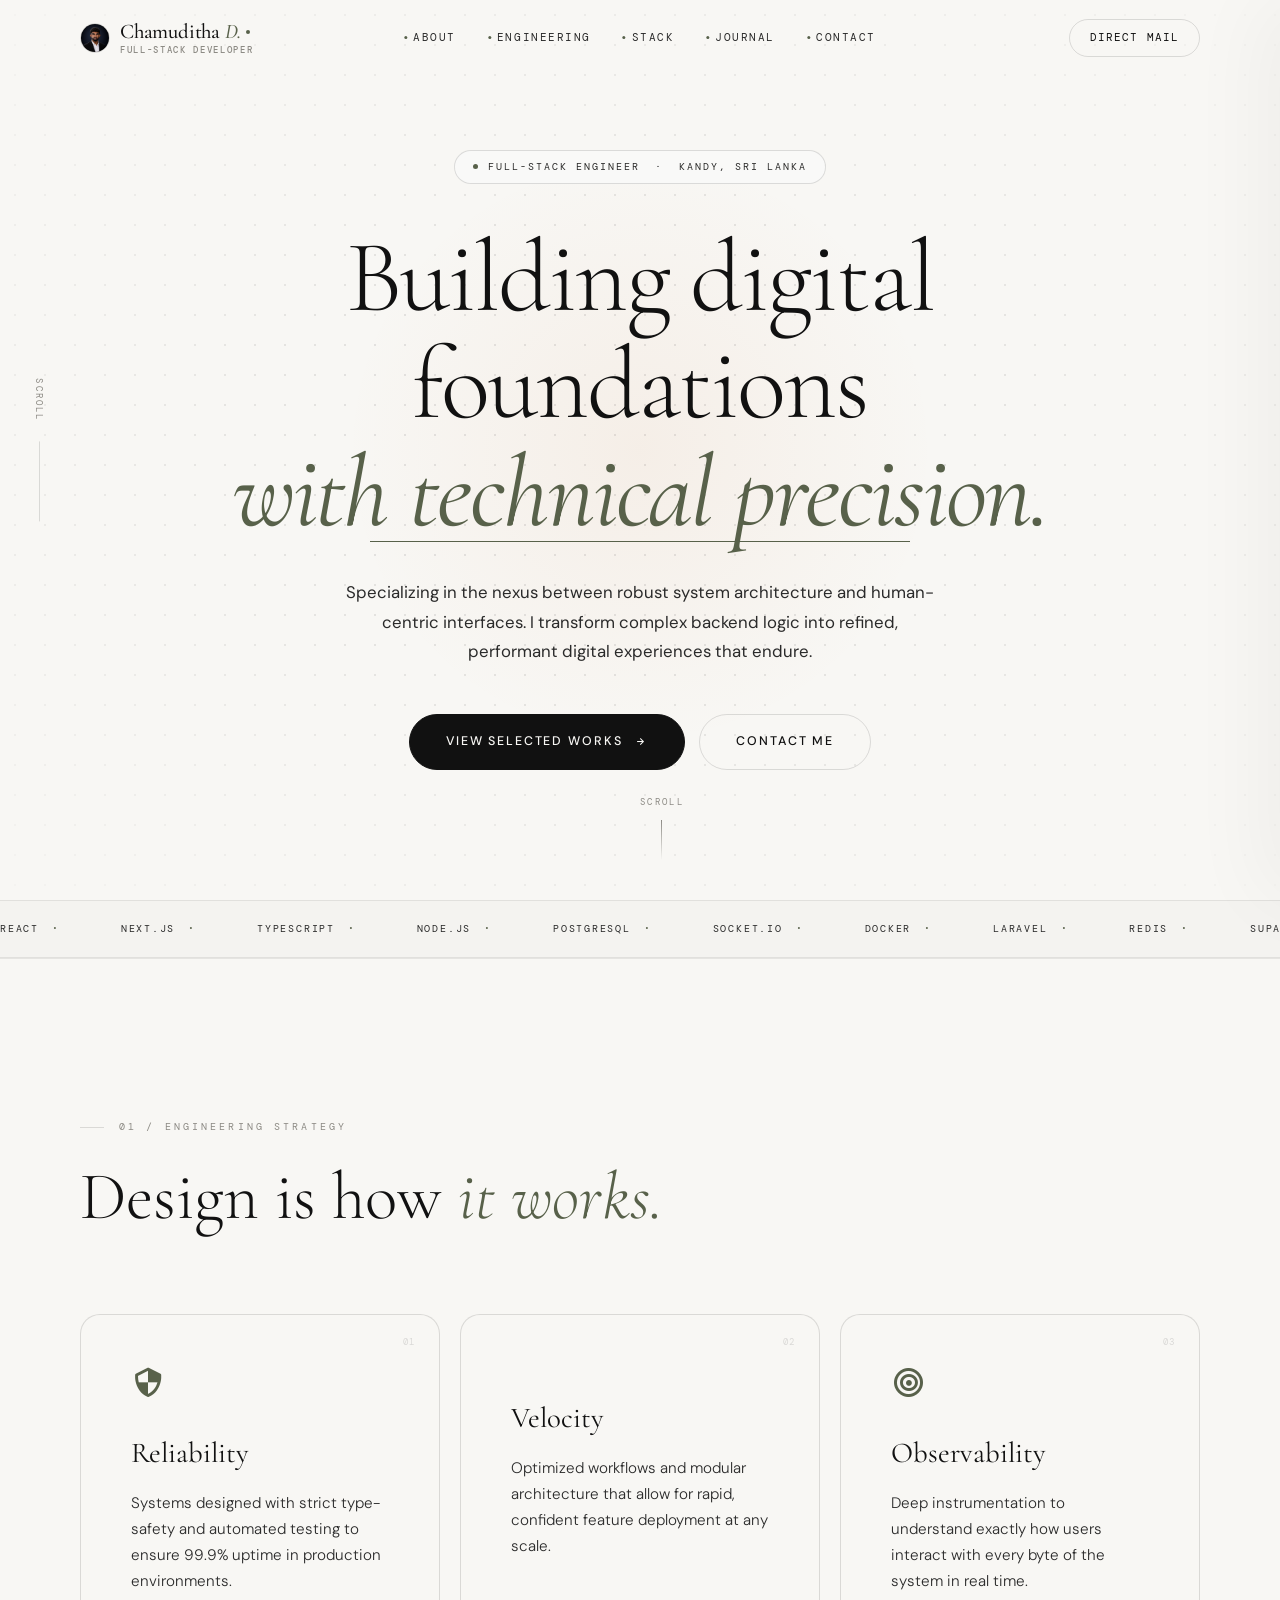
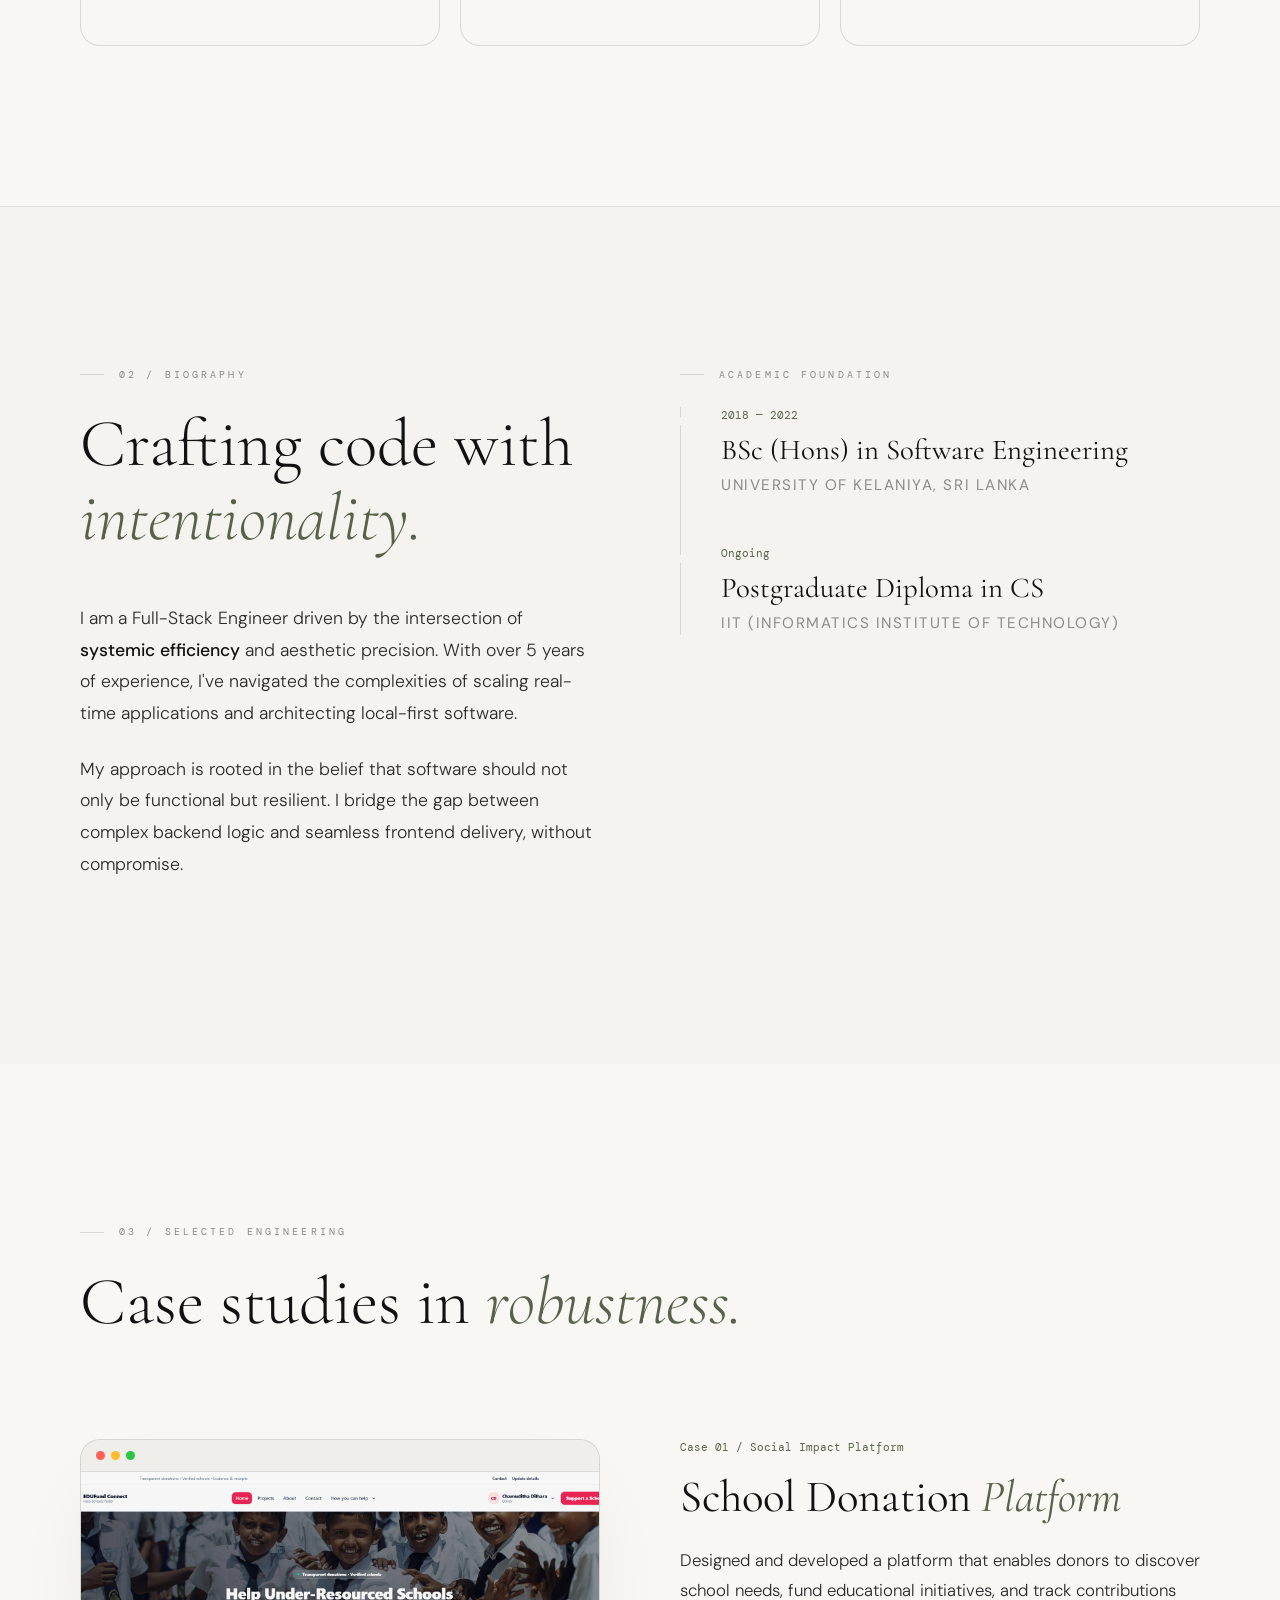
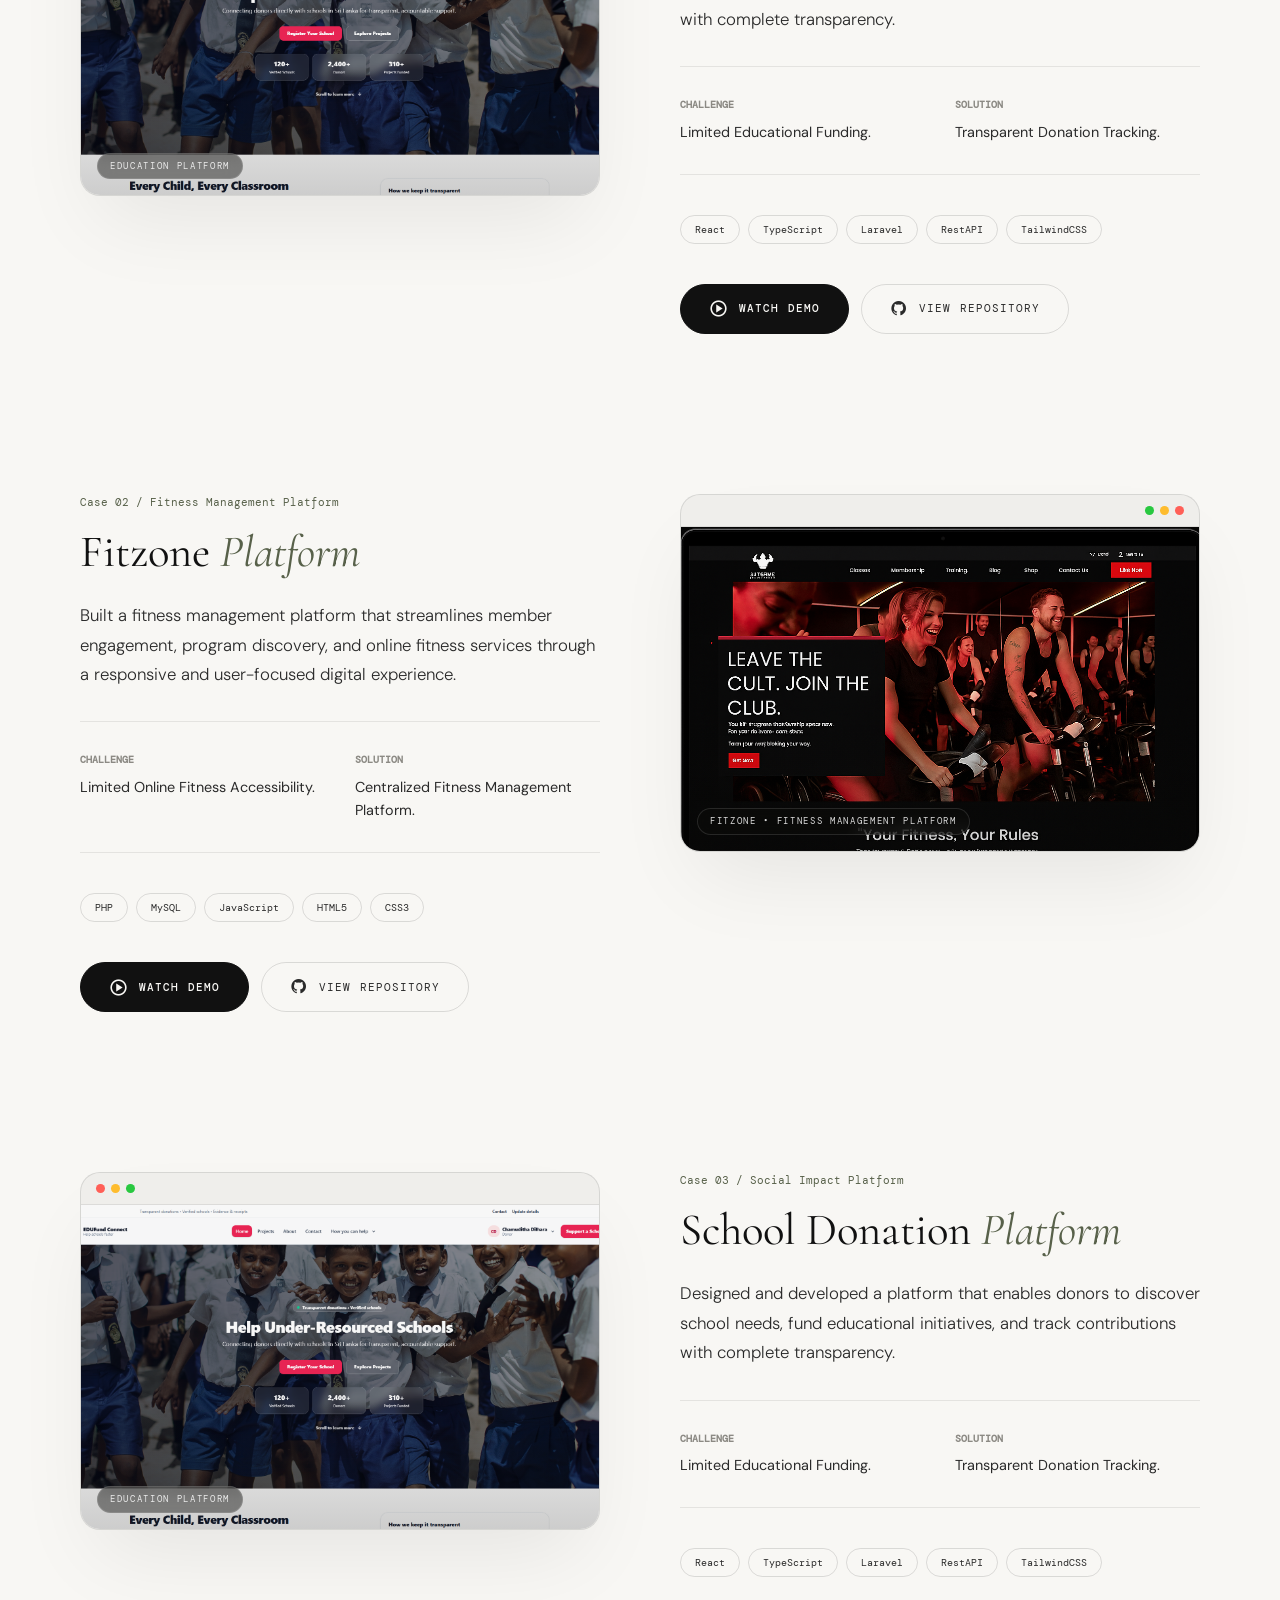
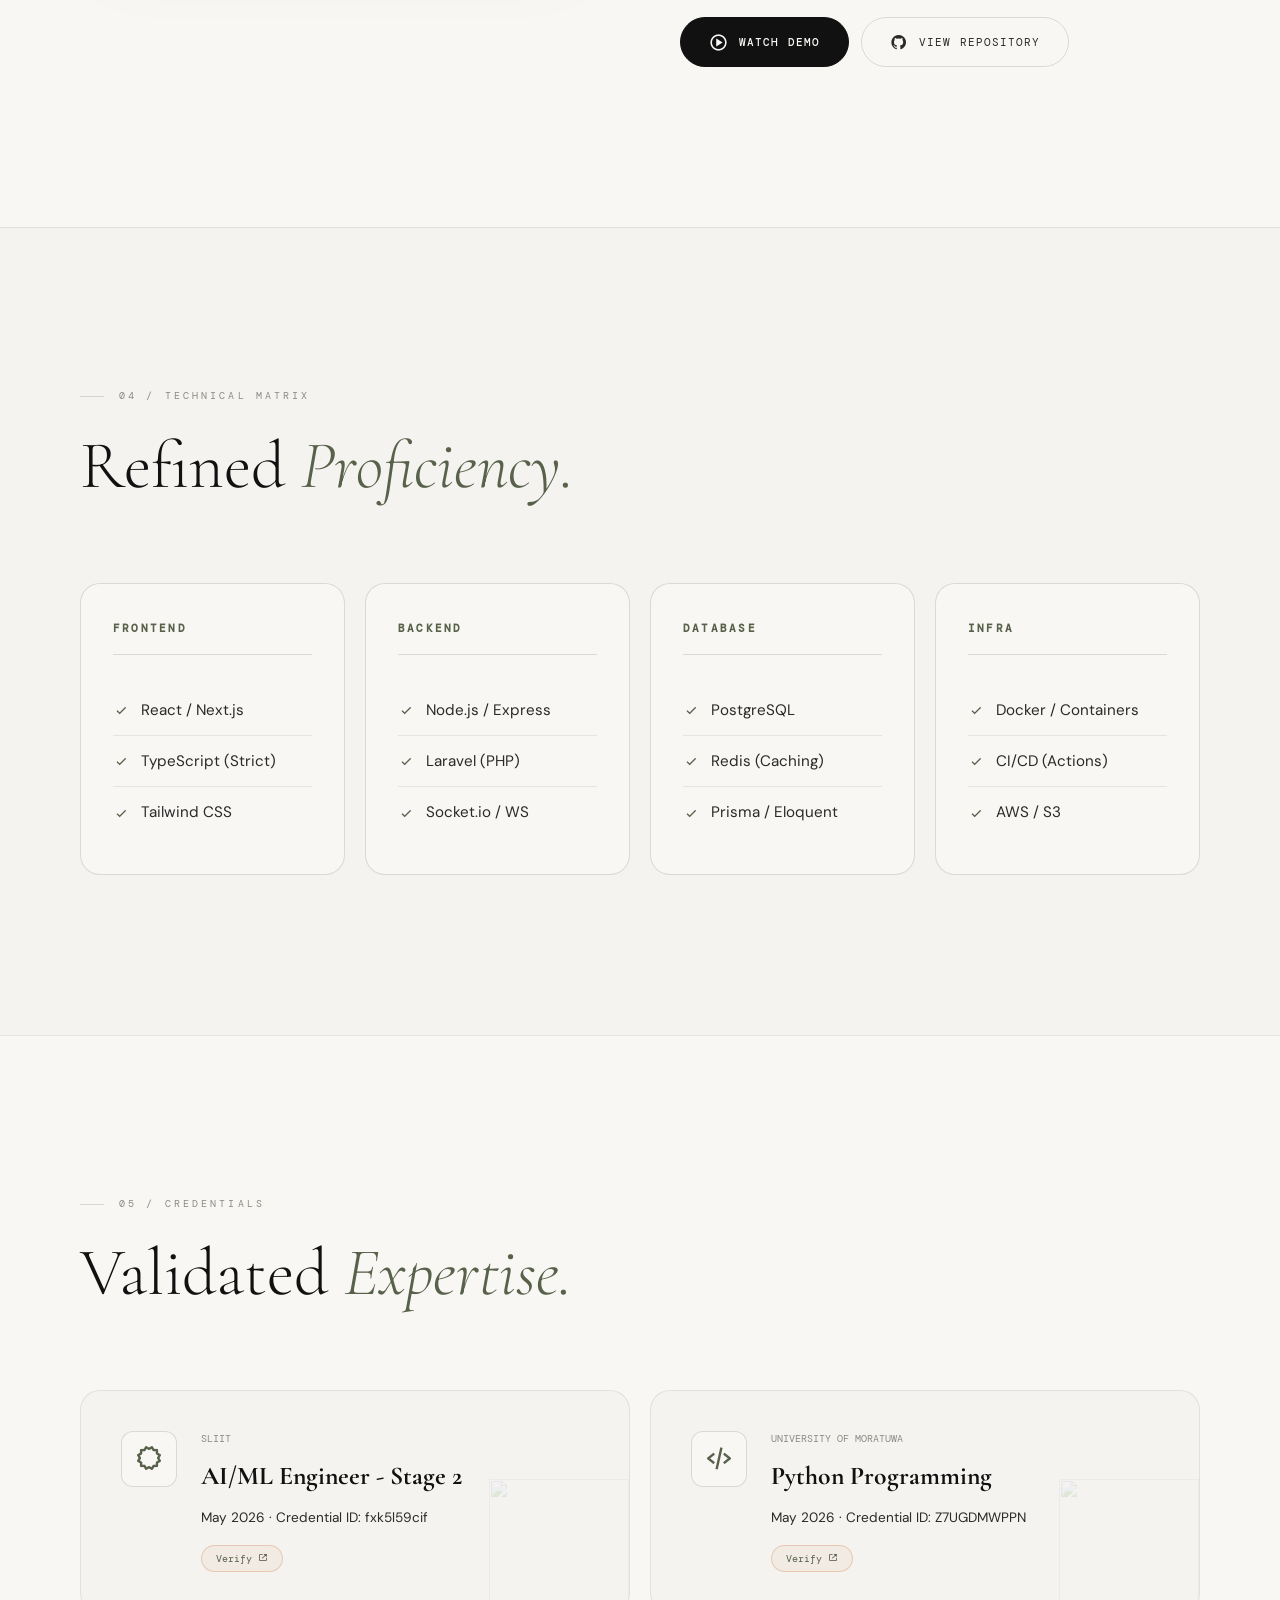
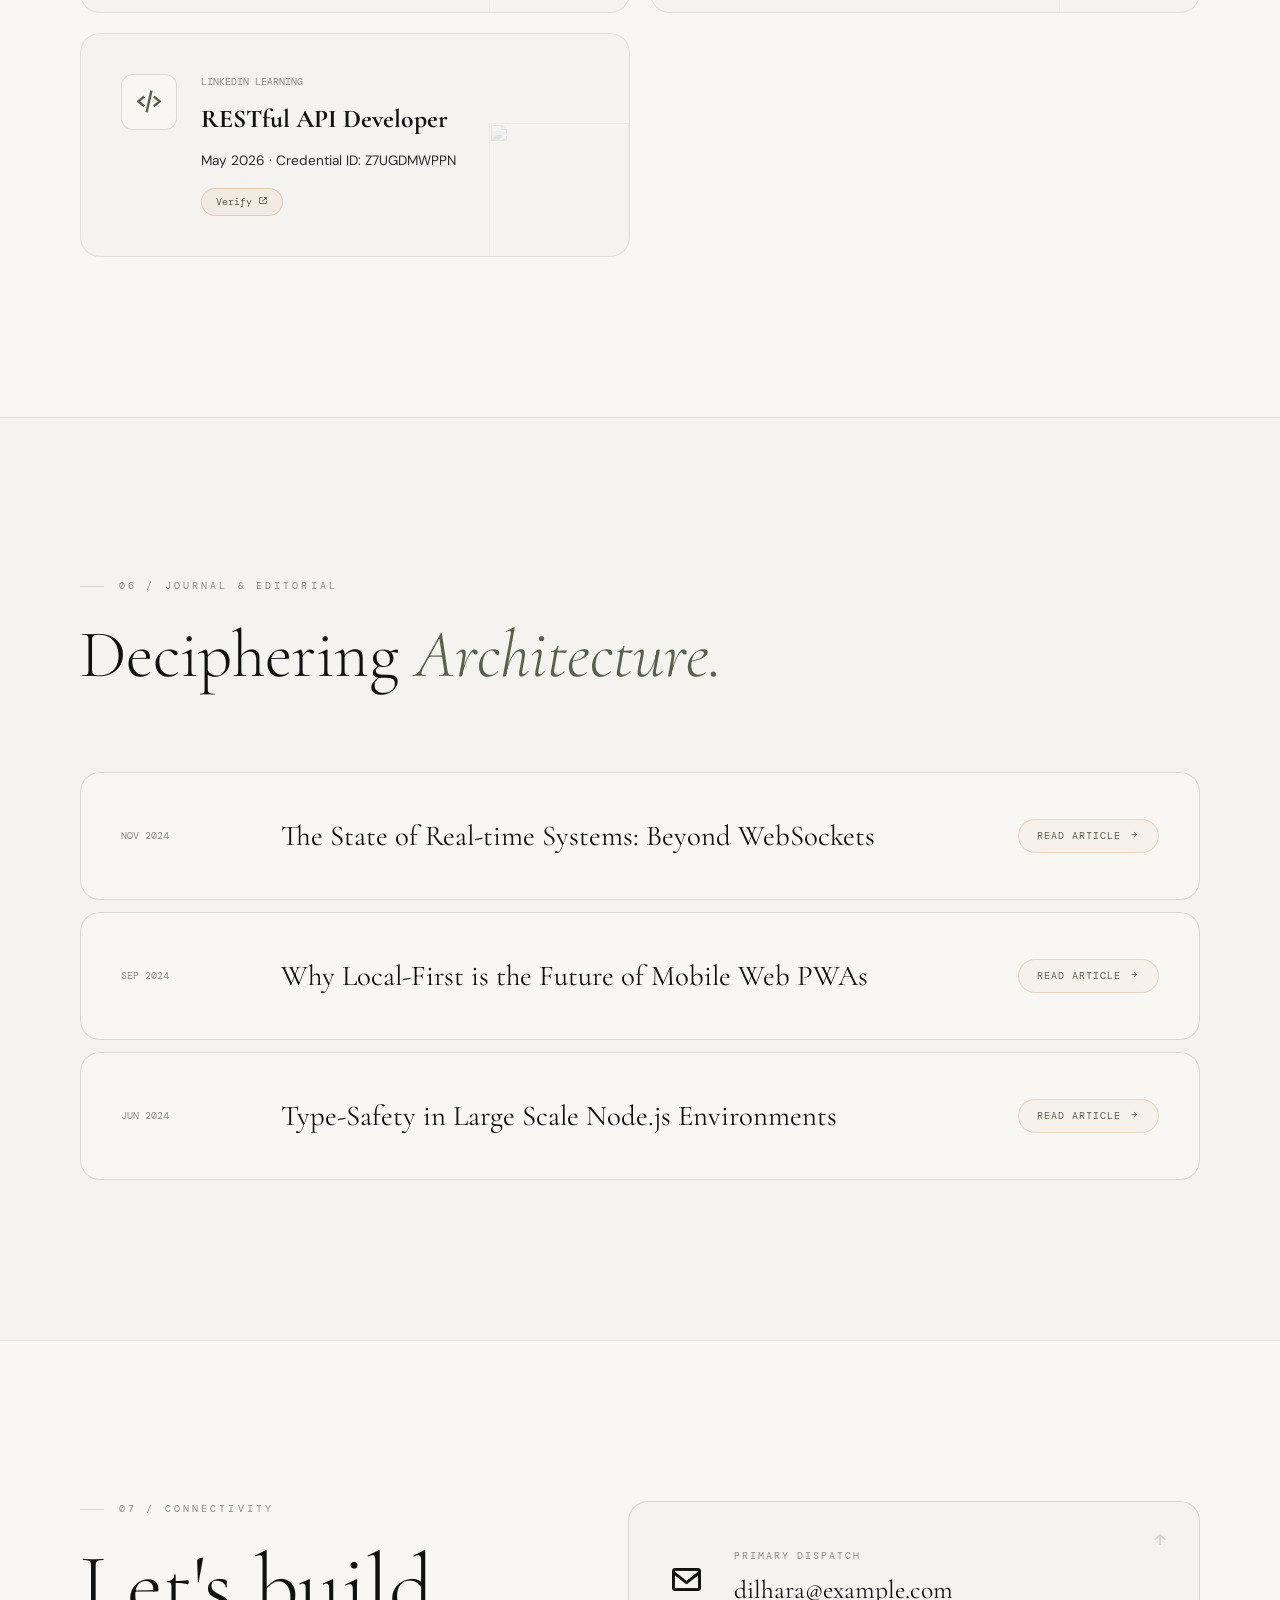
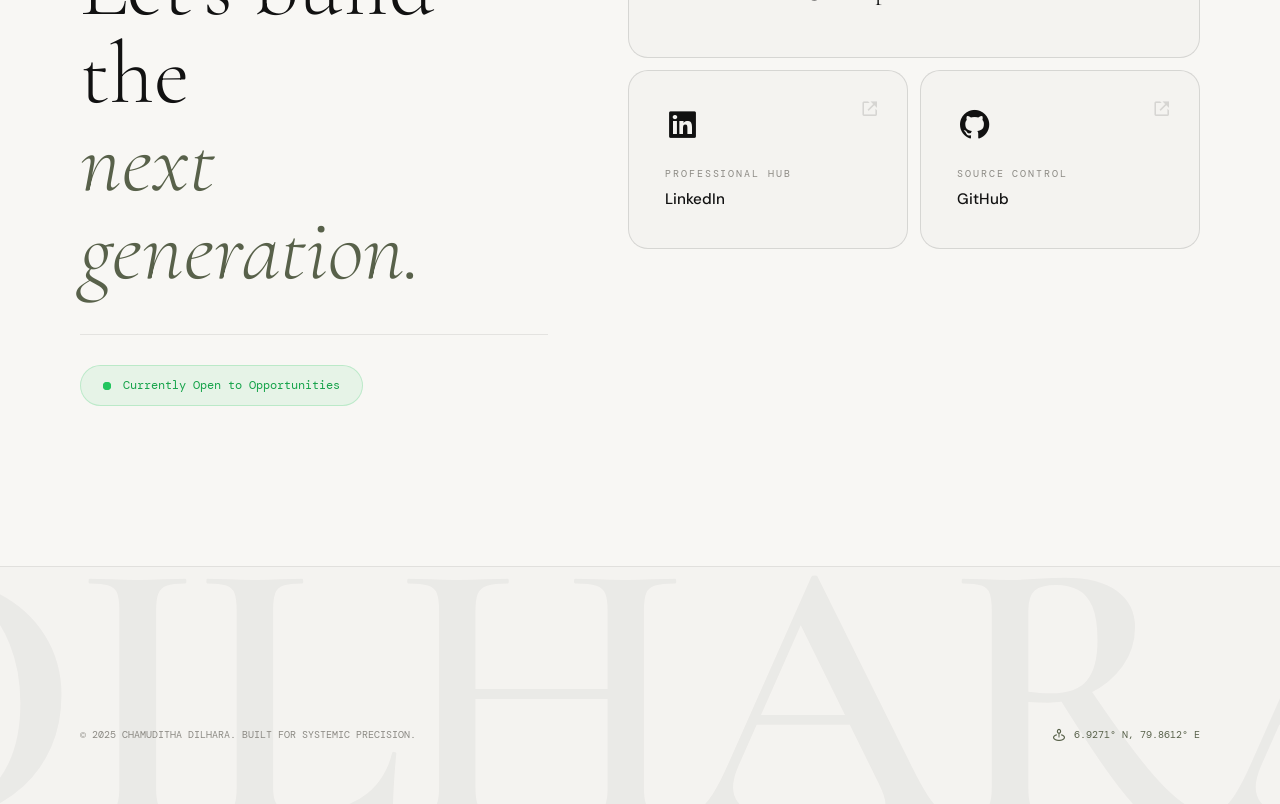
==== commit 47169a3e: "Refactor CSS variables for improved organization and clarity; add new images for enhanced visual con" ====
--- a/index.html
+++ b/index.html
@@ -12,34 +12,59 @@
   <link href='https://unpkg.com/boxicons@2.1.4/css/boxicons.min.css' rel='stylesheet'>
 
   <style>
-    :root {
-      --bg:        #FAFAF8;
-      --bg-2:      #F4F3F0;
-      --bg-3:      #EDECE9;
-      --border:    rgba(0,0,0,0.07);
-      --border-2:  rgba(0,0,0,0.13);
-      --ink:       #0E0E0C;
-      --ink-2:     #555450;
-      --ink-3:     #A8A6A0;
-      --accent:    #C9621A;
-      --accent-dim: rgba(201,98,26,0.08);
-      --display:   'Cormorant Garamond', Georgia, serif;
-      --body:      'DM Sans', sans-serif;
-      --mono:      'DM Mono', monospace;
-      --space-xs:  12px;
-      --space-sm:  24px;
-      --space-md:  48px;
-      --space-lg:  80px;
-      --space-xl:  160px;
-      --max:       1200px;
-      --ease:      cubic-bezier(.22, 1, .36, 1);
-      --ease-spring: cubic-bezier(0.34, 1.56, 0.64, 1);
-      --ease-out:  cubic-bezier(0, 0, 0.2, 1);
-      --nav-h: 76px;
-      --radius-pill: 100px;
-      --radius-card: 20px;
-      --radius-sm:   12px;
-    }
+  :root {
+  /* Colors */
+  --bg: #F8F7F4;
+  --bg-2: #F4F3F0;
+  --bg-3: #EDECE9;
+
+  --ink: #111111;
+  --ink-2: #2A2A2A;
+  --ink-3: #8C8A84;
+
+  --accent: #58614A;
+  --accent-hover: #4F5642;
+  --accent-light: #717963;
+  --accent-dim: rgba(95, 102, 80, 0.08);
+
+  --border: rgba(0, 0, 0, 0.08);
+  --border-2: rgba(0, 0, 0, 0.12);
+  --border-strong: rgba(0, 0, 0, 0.18);
+
+  /* Typography */
+  --display: 'Cormorant Garamond', Georgia, serif;
+  --body: 'DM Sans', sans-serif;
+  --mono: 'DM Mono', monospace;
+
+  /* Spacing */
+  --space-2xs: 8px;
+  --space-xs: 12px;
+  --space-sm: 24px;
+  --space-md: 48px;
+  --space-lg: 80px;
+  --space-xl: 160px;
+  --space-2xl: 240px;
+
+  /* Layout */
+  --max: 1200px;
+  --nav-h: 76px;
+
+  /* Radius */
+  --radius-sm: 12px;
+  --radius-card: 20px;
+  --radius-lg: 32px;
+  --radius-pill: 999px;
+
+  /* Motion */
+  --ease: cubic-bezier(.22, 1, .36, 1);
+  --ease-spring: cubic-bezier(0.34, 1.56, 0.64, 1);
+  --ease-out: cubic-bezier(0, 0, 0.2, 1);
+
+  /* Shadows */
+  --shadow-sm: 0 1px 2px rgba(0, 0, 0, 0.04);
+  --shadow-md: 0 8px 24px rgba(0, 0, 0, 0.06);
+  --shadow-lg: 0 20px 60px rgba(0, 0, 0, 0.08);
+}
 
     *, *::before, *::after { box-sizing: border-box; margin: 0; padding: 0; }
     html { scroll-behavior: smooth; -webkit-font-smoothing: antialiased; }
@@ -737,21 +762,127 @@
       :root { --space-xl: 100px; --space-lg: 40px; }
       .about-grid, .project-card, .matrix-grid, .contact-grid, .phil-grid, .cert-grid { grid-template-columns: 1fr; }
       .project-card:nth-child(even) { direction: ltr; }
+      /* Image always on top, info always below on mobile */
+      .project-card { display: flex; flex-direction: column; }
+      .project-visual { order: 1; position: static; width: 100%; }
+      .project-info   { order: 2; }
+      .mockup { width: 100%; aspect-ratio: 16 / 10; }
       .nav-links { display: none; }
-      .nav-burger { display: flex; }
       .nav-cta { display: none; }
       .hero-h1 { font-size: 3.5rem; }
       .hero-scroll { display: none; }
-    }
+
+      /* ── Mobile nav: transparent bar, two floating islands ── */
+      .nav-inner {
+        padding: 0 18px;
+        justify-content: space-between;
+        /* Kill the scrolled-state pill on the bar itself */
+        background: transparent !important;
+        backdrop-filter: none !important;
+        -webkit-backdrop-filter: none !important;
+        border: none !important;
+        border-radius: 0 !important;
+        box-shadow: none !important;
+        max-width: 100% !important;
+        margin: 0 auto !important;
+        height: var(--nav-h);
+      }
+
+      /* Remove the accent line pseudo-element on mobile */
+      nav.scrolled .nav-inner::before { display: none; }
+
+      /* Logo becomes its own pill island — light glass background */
+      .nav-logo {
+        display: inline-flex;
+        align-items: center;
+        gap: 0;
+        flex: 0 0 auto;
+        background: rgba(250, 249, 246, 0.88);
+        backdrop-filter: blur(18px) saturate(180%);
+        -webkit-backdrop-filter: blur(18px) saturate(180%);
+        border: 1px solid rgba(0,0,0,0.08);
+        border-radius: 100px;
+        padding: 6px 16px 6px 6px;
+        box-shadow: 0 2px 16px rgba(0,0,0,0.07), 0 1px 0 rgba(255,255,255,0.8) inset;
+        transition: box-shadow 0.3s var(--ease), transform 0.3s var(--ease-spring);
+      }
+      .nav-logo:hover {
+        transform: translateY(-1px);
+        box-shadow: 0 6px 24px rgba(0,0,0,0.1), 0 1px 0 rgba(255,255,255,0.8) inset;
+      }
+      .nav-logo-avatar {
+        width: 30px; height: 30px;
+        margin-right: 10px;
+        flex-shrink: 0;
+      }
+      .nav-logo:hover .nav-logo-avatar { transform: none; box-shadow: none; }
+      .nav-logo-name {
+        font-size: 1rem;
+        font-weight: 500;
+        color: var(--ink);
+        white-space: nowrap;
+        letter-spacing: -0.01em;
+      }
+      .nav-logo-name em { color: var(--accent); }
+      .nav-logo-sub { display: none; }
+      .nav-logo-pulse { display: none; }
+
+      /* Burger becomes a standalone circle island — same glass treatment */
+      .nav-burger {
+        display: flex;
+        flex: 0 0 auto;
+        width: 46px; height: 46px;
+        padding: 0;
+        border-radius: 50%;
+        border: 1px solid rgba(0,0,0,0.08);
+        background: rgba(250, 249, 246, 0.88);
+        backdrop-filter: blur(18px) saturate(180%);
+        -webkit-backdrop-filter: blur(18px) saturate(180%);
+        align-items: center;
+        justify-content: center;
+        box-shadow: 0 2px 16px rgba(0,0,0,0.07), 0 1px 0 rgba(255,255,255,0.8) inset;
+        transition: box-shadow 0.3s var(--ease), transform 0.3s var(--ease-spring);
+      }
+      .nav-burger:hover {
+        background: rgba(250, 249, 246, 0.88);
+        transform: translateY(-1px);
+        box-shadow: 0 6px 24px rgba(0,0,0,0.1), 0 1px 0 rgba(255,255,255,0.8) inset;
+      }
+      .nav-burger span { background: var(--ink); }
+      /* Centered lines inside circle */
+      .nav-burger span:nth-child(1) { width: 18px; }
+      .nav-burger span:nth-child(2) { width: 14px; }
+      .nav-burger span:nth-child(3) { width: 10px; }
+      .nav-burger.open span:nth-child(1) { transform: translateY(6px) rotate(45deg); width: 18px; }
+      .nav-burger.open span:nth-child(2) { opacity: 0; transform: scaleX(0); }
+      .nav-burger.open span:nth-child(3) { transform: translateY(-6px) rotate(-45deg); width: 18px; }
+
+      /* Scrolled state on mobile: keep bar transparent, islands handle themselves */
+      nav.scrolled .nav-inner {
+        background: transparent !important;
+        border: none !important;
+        box-shadow: none !important;
+        backdrop-filter: none !important;
+        -webkit-backdrop-filter: none !important;
+        max-width: 100% !important;
+        margin: 0 auto !important;
+        height: var(--nav-h);
+        padding: 0 18px;
+      }
+    }
+
     @media (max-width: 640px) {
       .container { padding: 0 24px; }
       .writing-item { grid-template-columns: 1fr; gap: 12px; }
       .article-link { justify-content: flex-start; }
       .email-primary-card { flex-direction: column; grid-column: span 2; }
     }
+
     @media (max-width: 480px) {
       .project-cta { flex-direction: column; align-items: stretch; }
       .btn-cta-primary, .btn-cta-secondary { justify-content: center; width: 100%; }
+      .nav-inner { padding: 0 14px; }
+      nav.scrolled .nav-inner { padding: 0 14px !important; }
     }
   </style>
 </head>
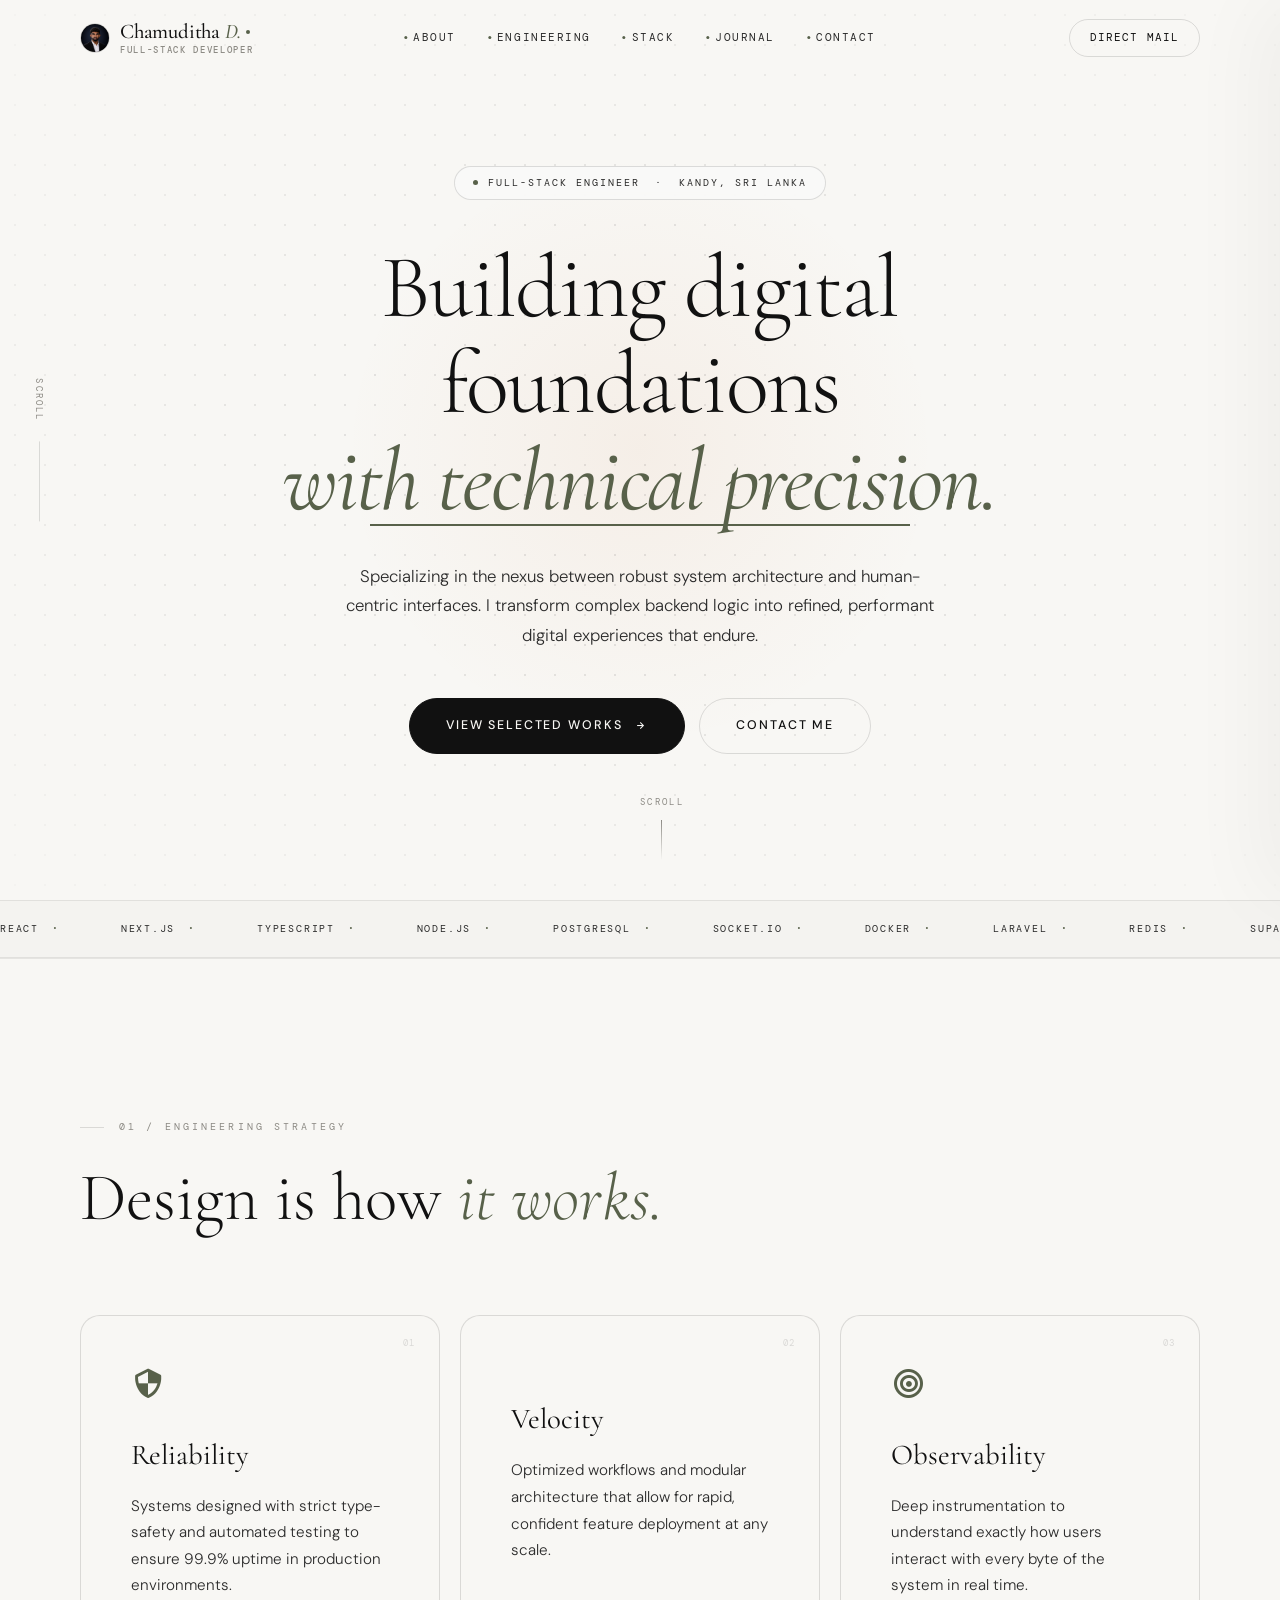
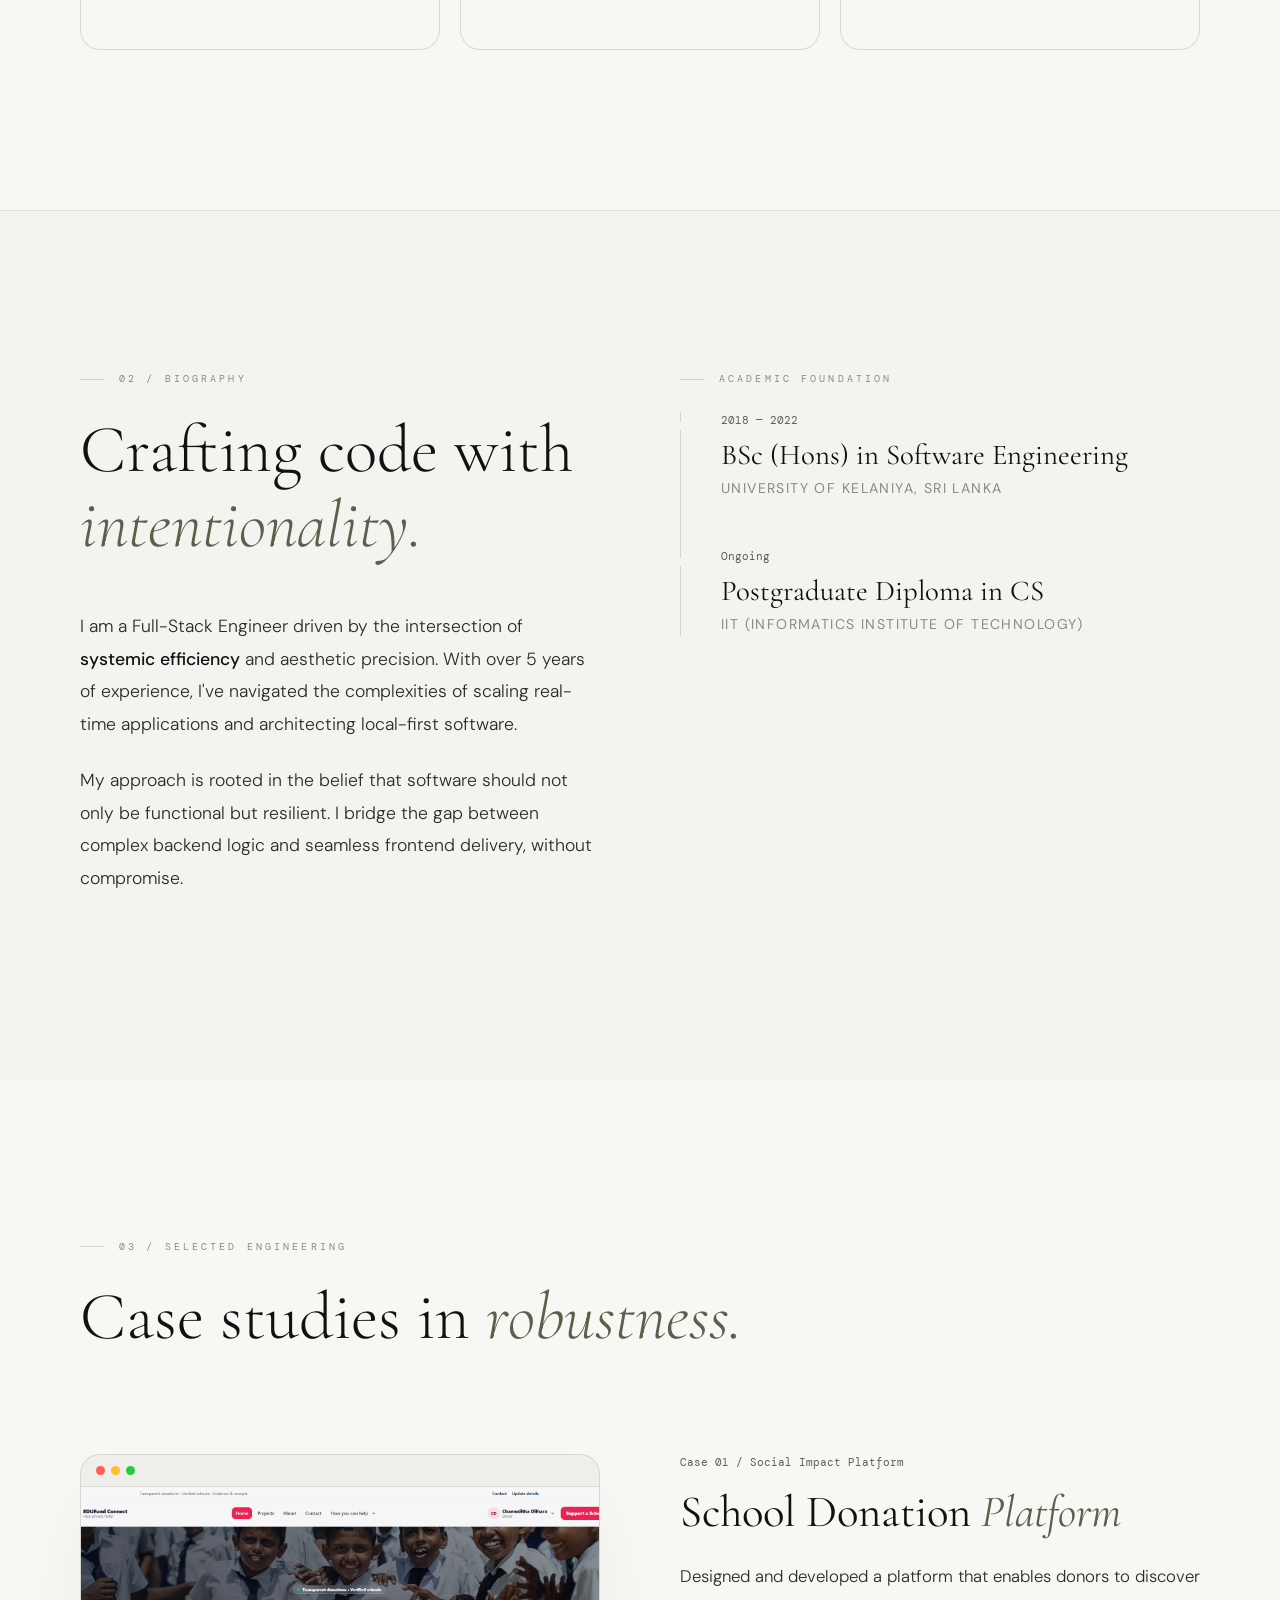
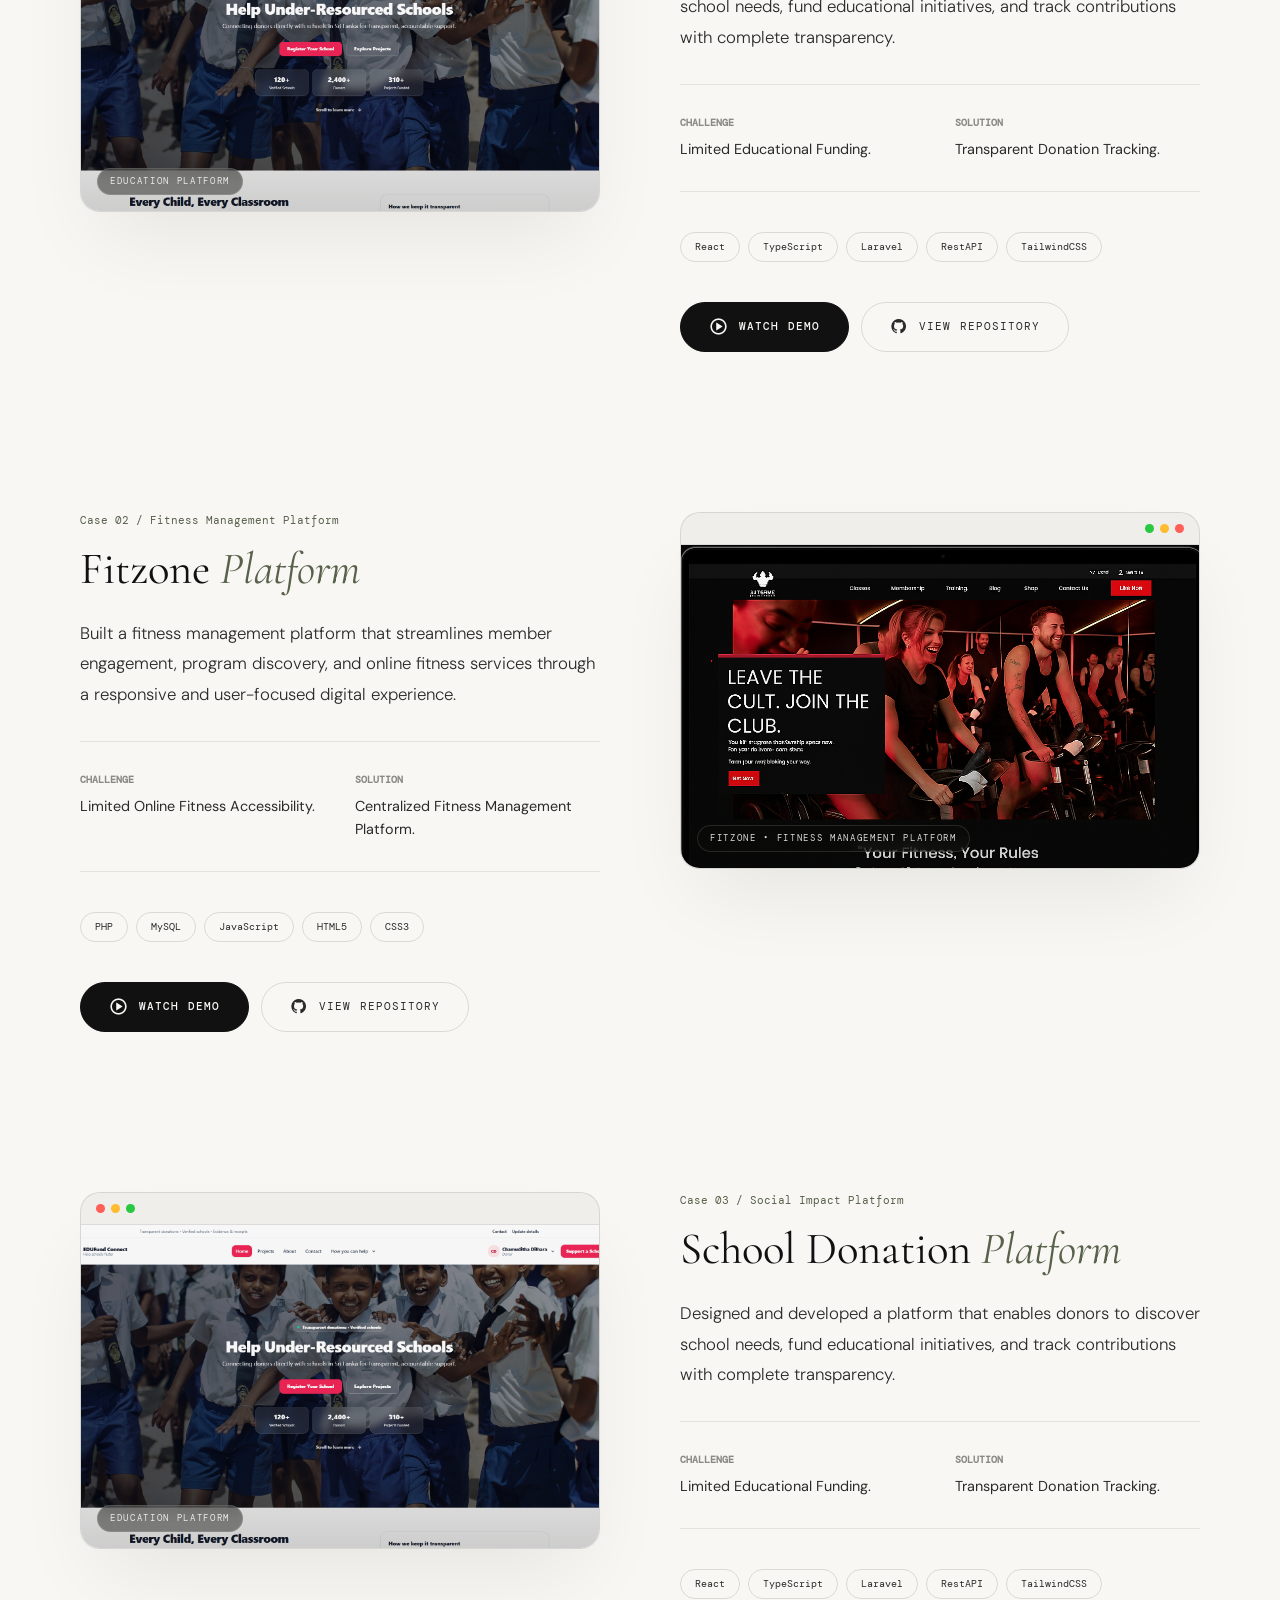
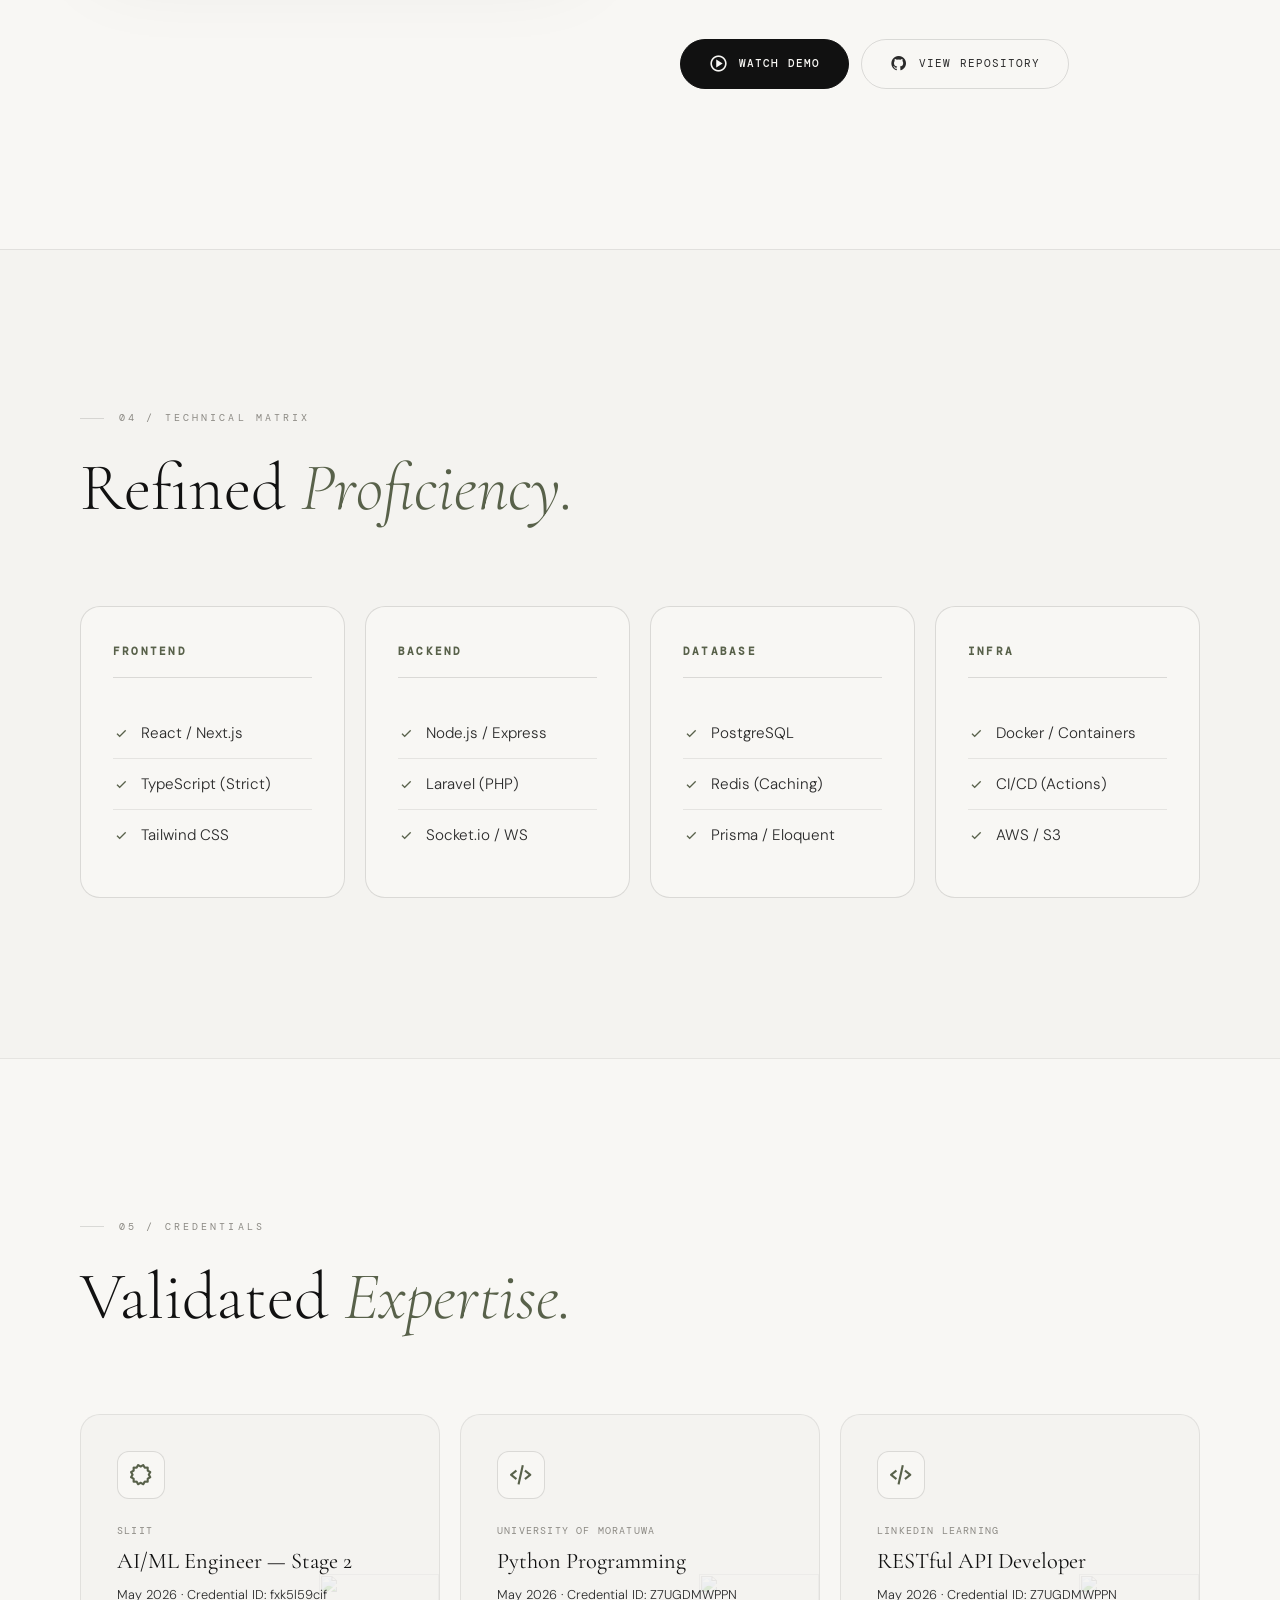
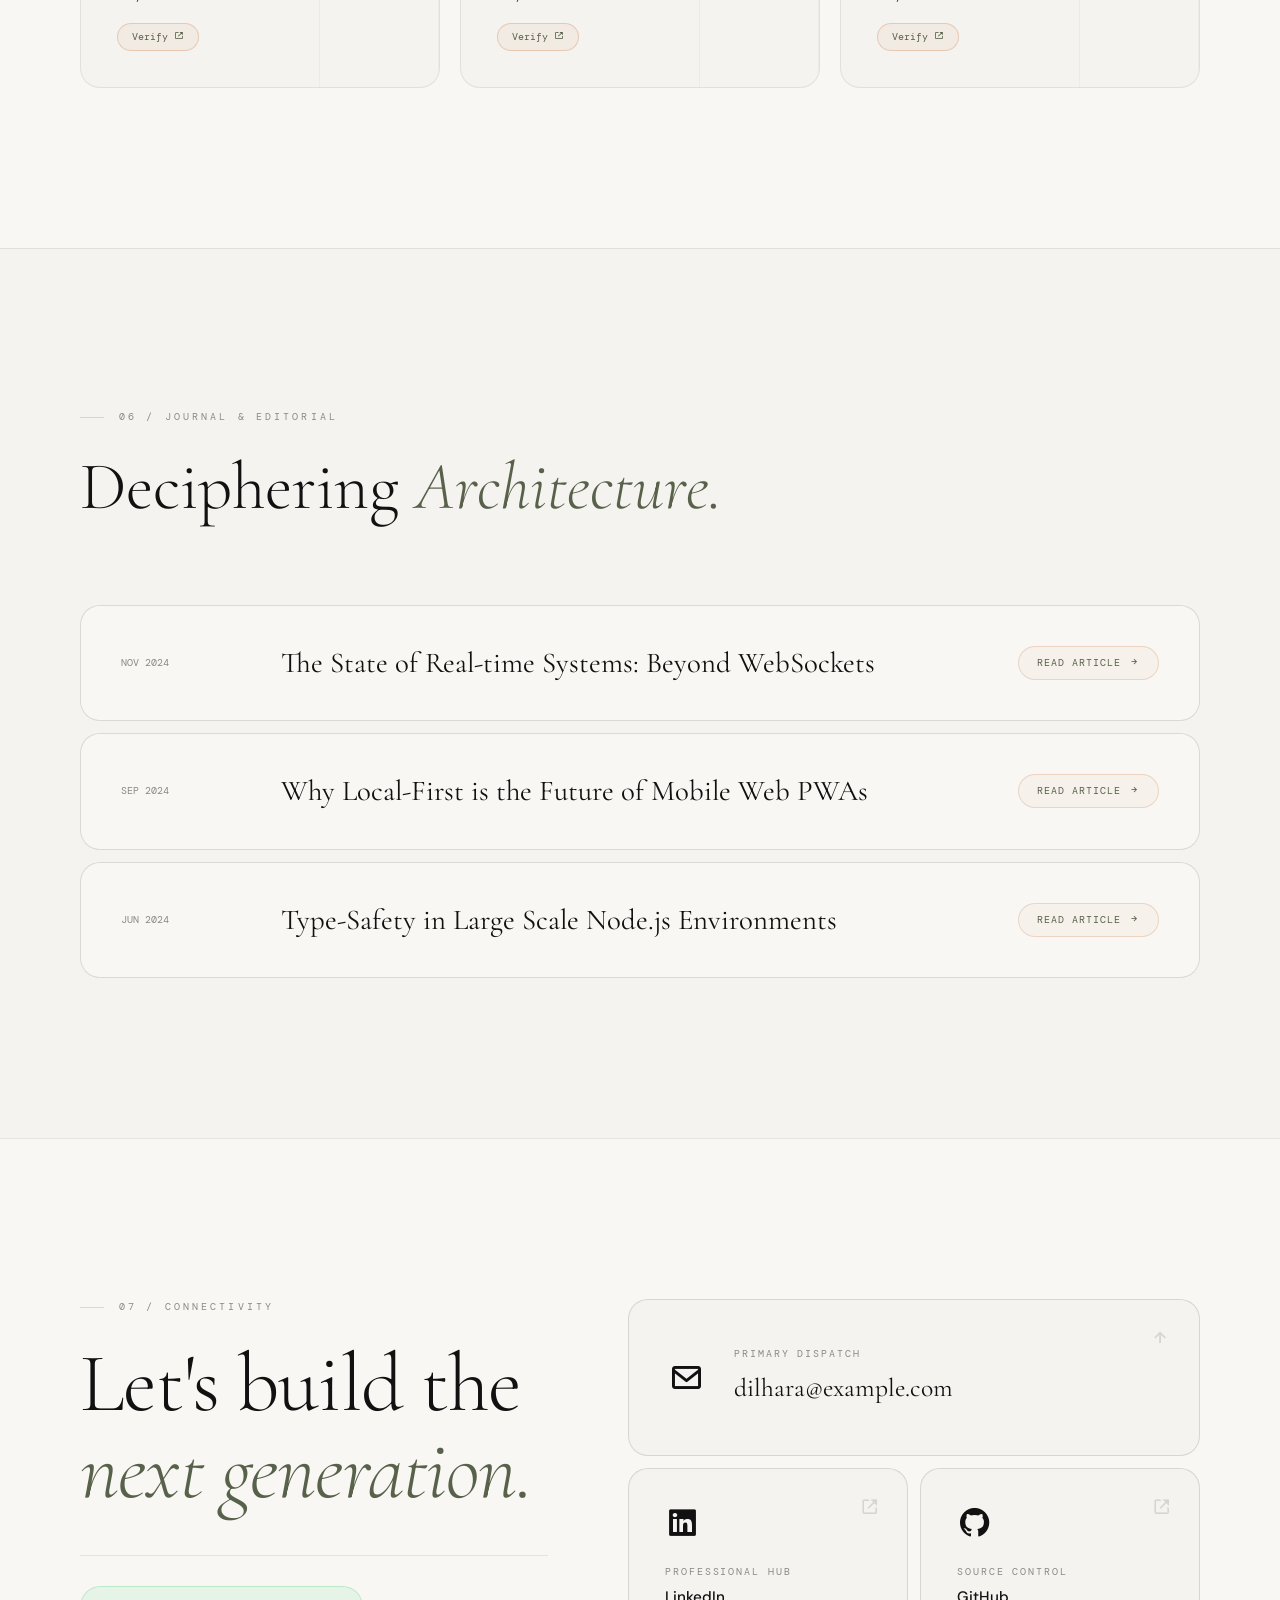
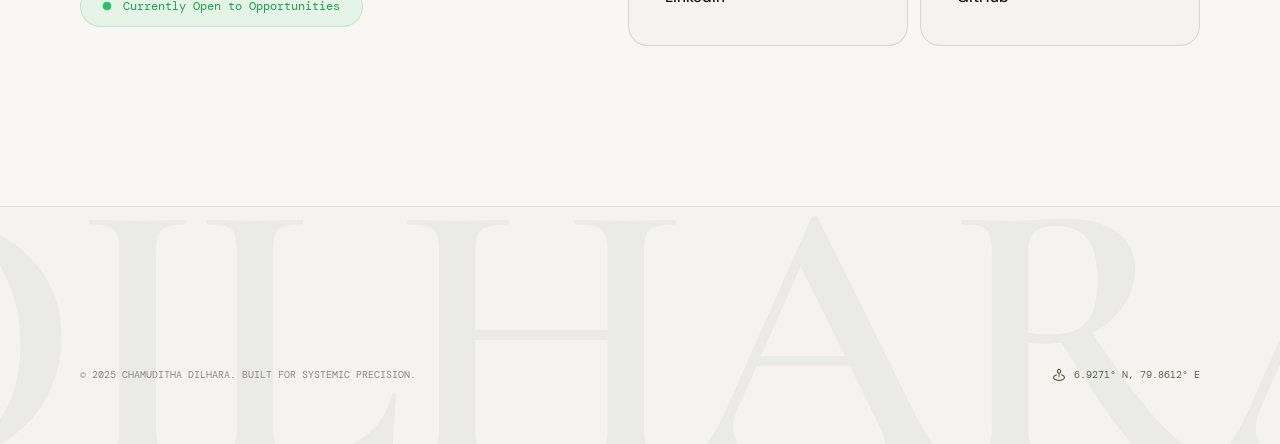
==== commit 12fb72b8: "Add VSCode settings for Live Server port configuration" ====
--- a/index.html
+++ b/index.html
@@ -13,30 +13,22 @@
 
   <style>
   :root {
-  /* Colors */
   --bg: #F8F7F4;
   --bg-2: #F4F3F0;
   --bg-3: #EDECE9;
-
   --ink: #111111;
   --ink-2: #2A2A2A;
   --ink-3: #8C8A84;
-
   --accent: #58614A;
   --accent-hover: #4F5642;
   --accent-light: #717963;
   --accent-dim: rgba(95, 102, 80, 0.08);
-
   --border: rgba(0, 0, 0, 0.08);
   --border-2: rgba(0, 0, 0, 0.12);
   --border-strong: rgba(0, 0, 0, 0.18);
-
-  /* Typography */
   --display: 'Cormorant Garamond', Georgia, serif;
   --body: 'DM Sans', sans-serif;
   --mono: 'DM Mono', monospace;
-
-  /* Spacing */
   --space-2xs: 8px;
   --space-xs: 12px;
   --space-sm: 24px;
@@ -44,23 +36,15 @@
   --space-lg: 80px;
   --space-xl: 160px;
   --space-2xl: 240px;
-
-  /* Layout */
   --max: 1200px;
   --nav-h: 76px;
-
-  /* Radius */
   --radius-sm: 12px;
   --radius-card: 20px;
   --radius-lg: 32px;
   --radius-pill: 999px;
-
-  /* Motion */
   --ease: cubic-bezier(.22, 1, .36, 1);
   --ease-spring: cubic-bezier(0.34, 1.56, 0.64, 1);
   --ease-out: cubic-bezier(0, 0, 0.2, 1);
-
-  /* Shadows */
   --shadow-sm: 0 1px 2px rgba(0, 0, 0, 0.04);
   --shadow-md: 0 8px 24px rgba(0, 0, 0, 0.06);
   --shadow-lg: 0 20px 60px rgba(0, 0, 0, 0.08);
@@ -73,15 +57,10 @@
     a { color: inherit; text-decoration: none; transition: 0.3s var(--ease); }
     ::selection { background: var(--ink); color: var(--bg); }
 
-    /* ═══ NAV ═══ */
-
-    /* Entrance: gentle fade + 8px slide-down, 180ms ease-out, no delay */
     @keyframes navEnter {
       from { opacity: 0; transform: translateY(-8px); }
       to   { opacity: 1; transform: translateY(0); }
     }
-
-    /* Nav item stagger — lighter delay range */
     @keyframes navItemFadeIn {
       from { opacity: 0; transform: translateY(-6px); }
       to   { opacity: 1; transform: translateY(0); }
@@ -91,7 +70,6 @@
       position: fixed;
       top: 0; left: 0; right: 0;
       z-index: 1000;
-      /* 180ms ease-out entrance — intentional, not instant */
       animation: navEnter 0.18s var(--ease-out) both;
     }
 
@@ -103,7 +81,6 @@
       margin: 0 auto;
       height: var(--nav-h);
       padding: 0 40px;
-      /* smooth morph into scrolled pill */
       transition:
         max-width   0.55s var(--ease),
         margin      0.55s var(--ease),
@@ -117,25 +94,16 @@
       position: relative;
     }
 
-    /* ── Scrolled glassmorphism state ── */
     nav.scrolled .nav-inner {
       max-width: 1100px;
       margin: 12px auto;
       height: 54px;
       padding: 0 28px;
-
-      /* Warm-tinted glass — not cold white */
       background: rgba(250, 249, 246, 0.86);
       backdrop-filter: blur(22px) saturate(200%) brightness(1.02);
       -webkit-backdrop-filter: blur(22px) saturate(200%) brightness(1.02);
-
-      /* Pill shape */
       border-radius: 100px;
-
-      /* Full border at low opacity — reads as contained shape */
       border: 1px solid rgba(0, 0, 0, 0.08);
-
-      /* Layered shadow: inner highlight top edge + soft lift below */
       box-shadow:
         0 1px 0 rgba(255, 255, 255, 0.72) inset,
         0 -1px 0 rgba(0, 0, 0, 0.03) inset,
@@ -143,7 +111,6 @@
         0 1px 4px rgba(0, 0, 0, 0.04);
     }
 
-    /* Warm accent line on the inside top of the pill — barely visible */
     nav.scrolled .nav-inner::before {
       content: '';
       position: absolute;
@@ -157,11 +124,8 @@
       opacity: 0;
       animation: accentLineIn 0.6s var(--ease) 0.15s forwards;
     }
-    @keyframes accentLineIn {
-      to { opacity: 1; }
-    }
-
-    /* Logo */
+    @keyframes accentLineIn { to { opacity: 1; } }
+
     .nav-logo {
       font-family: var(--display);
       font-size: 1.25rem;
@@ -222,7 +186,6 @@
     .nav-logo:hover .nav-logo-sub { color: var(--accent); }
     nav.scrolled .nav-logo-sub { display: none; }
 
-    /* ── Nav links + active indicator ── */
     .nav-links {
       display: flex;
       align-items: center;
@@ -233,7 +196,6 @@
       transform: translateX(-50%);
     }
 
-    /* Staggered entrance — tighter delays, shorter duration */
     .nav-links li { animation: navItemFadeIn 0.22s var(--ease-out) both; }
     .nav-links li:nth-child(1) { animation-delay: 0.07s; }
     .nav-links li:nth-child(2) { animation-delay: 0.11s; }
@@ -253,15 +215,13 @@
       align-items: center;
       gap: 6px;
       position: relative;
-      overflow: visible; /* allow indicator to show below */
+      overflow: visible;
       transition: color 0.28s var(--ease);
     }
 
-    /* Hover/active: color lift */
     .nav-links a:hover { color: var(--ink); }
     .nav-links a.active { color: var(--ink); }
 
-    /* Active indicator: 1px underline that grows from center */
     .nav-links a::after {
       content: '';
       position: absolute;
@@ -274,17 +234,11 @@
       border-radius: 2px;
       transition: width 0.35s var(--ease);
     }
-    .nav-links a:hover::after {
-      width: calc(100% - 28px);
-    }
-    .nav-links a.active::after {
-      width: calc(100% - 28px);
-    }
-
-    /* Dot: only on active state, not hover — editorial calm */
+    .nav-links a:hover::after { width: calc(100% - 28px); }
+    .nav-links a.active::after { width: calc(100% - 28px); }
+
     .nav-dot {
-      width: 3px;
-      height: 3px;
+      width: 3px; height: 3px;
       border-radius: 50%;
       background: var(--accent);
       flex-shrink: 0;
@@ -292,17 +246,9 @@
       transform: scale(0);
       transition: opacity 0.3s var(--ease), transform 0.3s var(--ease-spring);
     }
-    .nav-links a.active .nav-dot {
-      opacity: 1;
-      transform: scale(1);
-    }
-    /* On hover (not active) — dot appears at half weight */
-    .nav-links a:hover .nav-dot {
-      opacity: 0.45;
-      transform: scale(1);
-    }
-
-    /* CTA button */
+    .nav-links a.active .nav-dot { opacity: 1; transform: scale(1); }
+    .nav-links a:hover .nav-dot { opacity: 0.45; transform: scale(1); }
+
     .nav-cta {
       display: inline-flex;
       align-items: center;
@@ -320,7 +266,6 @@
       overflow: hidden;
       position: relative;
       z-index: 2;
-      /* Stagger after links */
       animation: navItemFadeIn 0.22s var(--ease-out) 0.26s both;
     }
     .nav-cta::before {
@@ -366,12 +311,8 @@
       animation: availPulse 2s ease infinite;
     }
     .nav-cta:hover .nav-avail-dot { background: rgba(255,255,255,0.7); animation: none; }
-    @keyframes availPulse {
-      0%,100% { opacity: 1; }
-      50% { opacity: 0.4; }
-    }
-
-    /* Mobile burger */
+    @keyframes availPulse { 0%,100% { opacity: 1; } 50% { opacity: 0.4; } }
+
     .nav-burger {
       display: none;
       flex-direction: column;
@@ -402,7 +343,6 @@
     .nav-burger.open span:nth-child(2) { opacity: 0; transform: scaleX(0); }
     .nav-burger.open span:nth-child(3) { transform: translateY(-6px) rotate(-45deg); width: 100%; }
 
-    /* Logo avatar */
     .nav-logo-avatar {
       width: 30px; height: 30px;
       border-radius: 50%;
@@ -419,7 +359,6 @@
     }
     nav.scrolled .nav-logo-avatar { width: 26px; height: 26px; }
 
-    /* Mobile drawer */
     .nav-drawer {
       position: fixed;
       inset: 0;
@@ -456,7 +395,7 @@
     .nav-drawer.open .nav-drawer-panel { transform: translateX(0); }
     .nav-drawer-link {
       font-family: var(--display);
-      font-size: 2.2rem;
+      font-size: clamp(1.7rem, 5vw, 2.2rem);
       font-weight: 300;
       color: var(--ink-2);
       padding: 10px 0;
@@ -486,7 +425,6 @@
       text-transform: uppercase;
     }
 
-    /* ═══ SCROLL TRACK ═══ */
     .scroll-track {
       position: fixed;
       left: 32px;
@@ -531,7 +469,6 @@
       transition: width 0.1s linear;
     }
 
-    /* ═══ REVEALS ═══ */
     .reveal { opacity: 0; transform: translateY(40px); transition: opacity 0.9s var(--ease), transform 0.9s var(--ease); }
     .reveal.active { opacity: 1; transform: translateY(0); }
     .reveal-delay-1 { transition-delay: 0.1s; }
@@ -545,7 +482,6 @@
     .reveal-scale { opacity: 0; transform: scale(0.94); transition: opacity 0.9s var(--ease), transform 0.9s var(--ease); }
     .reveal-scale.active { opacity: 1; transform: scale(1); }
 
-    /* ═══ HERO ═══ */
     #hero { min-height: 100vh; display: flex; align-items: center; justify-content: center; text-align: center; position: relative; background: var(--bg); padding: 100px 20px 80px; overflow: hidden; }
     #hero::before { content: ''; position: absolute; inset: 0; z-index: 0; background-image: radial-gradient(rgba(0,0,0,0.085) 1px, transparent 1px); background-size: 30px 30px; -webkit-mask-image: radial-gradient(ellipse 80% 80% at 50% 50%, black 30%, transparent 100%); mask-image: radial-gradient(ellipse 80% 80% at 50% 50%, black 30%, transparent 100%); }
     #hero::after { content: ''; position: absolute; z-index: 0; width: 600px; height: 600px; background: radial-gradient(circle, rgba(201,98,26,0.06) 0%, transparent 70%); top: 50%; left: 50%; transform: translate(-50%, -50%); pointer-events: none; }
@@ -554,12 +490,12 @@
     .hero-badge-dot { width: 5px; height: 5px; border-radius: 50%; background: var(--accent); animation: pulse-badge 2s ease infinite; }
     @keyframes pulse-badge { 0%,100% { opacity:1; transform: scale(1); } 50% { opacity:0.5; transform:scale(1.5); } }
     @keyframes fadeDown { from { opacity:0; transform: translateY(-12px); } to { opacity:1; transform:translateY(0); } }
-    .hero-h1 { font-family: var(--display); font-size: clamp(3.2rem, 8vw, 6.5rem); font-weight: 300; line-height: 1.05; color: var(--ink); margin-bottom: 32px; letter-spacing: -0.02em; animation: heroTitle 1s var(--ease) 0.4s both; }
+    .hero-h1 { font-family: var(--display); font-size: clamp(2.6rem, 7vw, 6.5rem); font-weight: 300; line-height: 1.08; color: var(--ink); margin-bottom: 32px; letter-spacing: -0.02em; animation: heroTitle 1s var(--ease) 0.4s both; }
     .hero-h1 em { display: block; font-style: italic; color: var(--accent); font-weight: 400; position: relative; }
     .hero-h1 em::after { content: ''; position: absolute; bottom: 4px; left: 50%; transform: translateX(-50%); width: 0; height: 1.5px; background: var(--accent); animation: lineGrow 1s var(--ease) 1.2s both; }
     @keyframes lineGrow { from { width: 0; } to { width: 60%; } }
     @keyframes heroTitle { from { opacity:0; transform: translateY(20px); } to { opacity:1; transform:translateY(0); } }
-    .hero-p-centered { font-family: var(--body); font-size: 1.05rem; color: var(--ink-2); max-width: 600px; margin: 0 auto 48px; line-height: 1.75; animation: fadeUp 1s var(--ease) 0.6s both; }
+    .hero-p-centered { font-family: var(--body); font-size: clamp(0.95rem, 2vw, 1.05rem); color: var(--ink-2); max-width: 600px; margin: 0 auto 48px; line-height: 1.75; font-weight: 300; animation: fadeUp 1s var(--ease) 0.6s both; }
     @keyframes fadeUp { from { opacity:0; transform:translateY(16px); } to { opacity:1; transform:translateY(0); } }
     .hero-btns { display: flex; gap: 14px; justify-content: center; flex-wrap: wrap; animation: fadeUp 1s var(--ease) 0.8s both; }
 
@@ -578,7 +514,6 @@
     .hero-scroll-line { width: 1px; height: 40px; background: linear-gradient(to bottom, var(--ink-3), transparent); animation: scrollLine 1.8s var(--ease) infinite; }
     @keyframes scrollLine { 0% { transform: scaleY(0); transform-origin: top; } 50% { transform: scaleY(1); transform-origin: top; } 50.001% { transform: scaleY(1); transform-origin: bottom; } 100% { transform: scaleY(0); transform-origin: bottom; } }
 
-    /* ═══ MARQUEE ═══ */
     .marquee-strip { border-top: 1px solid var(--border); border-bottom: 1px solid var(--border); background: var(--bg-2); padding: 18px 0; overflow: hidden; }
     .marquee-track { display: flex; gap: 60px; width: max-content; animation: marqueeSroll 30s linear infinite; }
     .marquee-strip:hover .marquee-track { animation-play-state: paused; }
@@ -587,10 +522,9 @@
     .marquee-item strong { color: var(--ink-2); font-weight: 400; }
     .marquee-sep { color: var(--accent); font-size: 0.8rem; }
 
-    /* ═══ TYPOGRAPHY HELPERS ═══ */
     .eyebrow { font-family: var(--mono); font-size: 0.65rem; text-transform: uppercase; letter-spacing: 0.3em; color: var(--ink-3); display: flex; align-items: center; gap: 15px; margin-bottom: var(--space-sm); }
     .eyebrow::before { content: ""; width: 24px; height: 1px; background: var(--border-2); }
-    .section-title { font-family: var(--display); font-size: clamp(2.5rem, 6vw, 4.2rem); line-height: 1.1; font-weight: 300; margin-bottom: var(--space-md); }
+    .section-title { font-family: var(--display); font-size: clamp(2rem, 5.5vw, 4.2rem); line-height: 1.12; font-weight: 300; margin-bottom: var(--space-md); }
     .section-title em { font-style: italic; color: var(--accent); }
 
     .btn { display: inline-flex; align-items: center; gap: 12px; padding: 16px 34px; border-radius: var(--radius-pill); font-size: 0.82rem; font-weight: 500; letter-spacing: 0.04em; transition: 0.4s var(--ease); }
@@ -599,7 +533,6 @@
     .btn-ghost { border: 1px solid var(--border-2); color: var(--ink); }
     .btn-ghost:hover { border-color: var(--ink); background: var(--bg-2); }
 
-    /* ═══ PHILOSOPHY ═══ */
     #philosophy { padding: var(--space-xl) 0; border-top: 1px solid var(--border); }
     .phil-grid { display: grid; grid-template-columns: repeat(3, 1fr); gap: 20px; }
     .phil-card { background: var(--bg); padding: 50px; border: 1px solid var(--border-2); border-radius: var(--radius-card); transition: 0.5s var(--ease); position: relative; overflow: hidden; }
@@ -608,26 +541,24 @@
     .phil-card:hover::before { width: 100%; }
     .phil-card i { font-size: 2.2rem; color: var(--accent); margin-bottom: 30px; display: block; transition: transform 0.4s var(--ease-spring); }
     .phil-card:hover i { transform: translateY(-6px) scale(1.1); }
-    .phil-h3 { font-family: var(--display); font-size: 1.8rem; font-weight: 400; margin-bottom: 15px; }
-    .phil-p { font-size: 0.95rem; color: var(--ink-2); font-weight: 300; line-height: 1.7; }
+    .phil-h3 { font-family: var(--display); font-size: clamp(1.5rem, 2.5vw, 1.8rem); font-weight: 400; margin-bottom: 15px; }
+    .phil-p { font-size: clamp(0.88rem, 1.5vw, 0.95rem); color: var(--ink-2); font-weight: 300; line-height: 1.75; }
     .phil-num { position: absolute; top: 20px; right: 24px; font-family: var(--mono); font-size: 0.55rem; color: var(--border-2); letter-spacing: 0.1em; }
 
-    /* ═══ ABOUT ═══ */
     #about { padding: var(--space-xl) 0; background: var(--bg-2); border-top: 1px solid var(--border); }
     .about-grid { display: grid; grid-template-columns: 1fr 1fr; gap: var(--space-lg); }
-    .about-text { font-size: 1.1rem; color: var(--ink-2); font-weight: 300; }
-    .about-text p { margin-bottom: 1.5rem; line-height: 1.8; }
+    .about-text { font-size: clamp(0.95rem, 1.8vw, 1.1rem); color: var(--ink-2); font-weight: 300; }
+    .about-text p { margin-bottom: 1.5rem; line-height: 1.85; }
     .about-text p strong { color: var(--ink); font-weight: 500; }
     .edu-timeline { border-left: 1px solid var(--border-2); padding-left: 40px; }
     .edu-item { position: relative; margin-bottom: 48px; }
     .edu-item::before { content: ""; position: absolute; left: -44.5px; top: 10px; width: 8px; height: 8px; border-radius: 50%; background: var(--accent); border: 4px solid var(--bg-2); transition: transform 0.3s var(--ease-spring), box-shadow 0.3s; }
     .edu-item:hover::before { transform: scale(1.5); box-shadow: 0 0 0 4px rgba(201,98,26,0.15); }
     .edu-year { font-family: var(--mono); font-size: 0.7rem; color: var(--accent); margin-bottom: 8px; }
-    .edu-degree { font-family: var(--display); font-size: 1.8rem; font-weight: 400; line-height: 1.2; margin-bottom: 5px; transition: color 0.3s; }
+    .edu-degree { font-family: var(--display); font-size: clamp(1.5rem, 2.8vw, 1.8rem); font-weight: 400; line-height: 1.2; margin-bottom: 5px; transition: color 0.3s; }
     .edu-item:hover .edu-degree { color: var(--accent); }
-    .edu-school { font-size: 0.95rem; color: var(--ink-3); text-transform: uppercase; letter-spacing: 0.1em; }
-
-    /* ═══ PROJECTS ═══ */
+    .edu-school { font-size: 0.88rem; color: var(--ink-3); text-transform: uppercase; letter-spacing: 0.1em; }
+
     #projects { padding: var(--space-xl) 0; }
     .project-list { display: flex; flex-direction: column; gap: var(--space-xl); }
     .project-card { display: grid; grid-template-columns: 1fr 1fr; gap: var(--space-lg); align-items: start; }
@@ -635,7 +566,6 @@
     .project-card:nth-child(even) .project-info { direction: ltr; }
     .project-visual { position: sticky; top: 120px; }
 
-    /* ═══ PROJECT MOCKUP ═══ */
     .mockup { background: var(--bg-2); border: 1px solid var(--border-2); border-radius: var(--radius-card); aspect-ratio: 16/11; overflow: hidden; position: relative; box-shadow: 0 40px 80px -20px rgba(0,0,0,0.08); transition: box-shadow 0.5s var(--ease), transform 0.5s var(--ease); }
     .mockup:hover { box-shadow: 0 60px 100px -20px rgba(0,0,0,0.12); transform: translateY(-4px); }
     .mockup-header { height: 32px; background: rgba(0,0,0,0.02); border-bottom: 1px solid var(--border); display: flex; align-items: center; padding: 0 15px; gap: 6px; position: relative; z-index: 2; flex-shrink: 0; }
@@ -659,10 +589,10 @@
     .mockup-icon-top i { font-size: 1.6rem; }
     @keyframes shimmer { 0%,100% { opacity: 1; } 50% { opacity: 0.4; } }
 
-    .project-num { font-family: var(--mono); font-size: 0.7rem; color: var(--accent); margin-bottom: 1rem; display: block; }
-    .project-h3 { font-family: var(--display); font-size: 2.8rem; font-weight: 400; margin-bottom: 1.5rem; line-height: 1.1; }
+    .project-num { font-family: var(--mono); font-size: 0.68rem; color: var(--accent); margin-bottom: 1rem; display: block; }
+    .project-h3 { font-family: var(--display); font-size: clamp(2rem, 4vw, 2.8rem); font-weight: 400; margin-bottom: 1.5rem; line-height: 1.1; }
     .project-h3 em { font-style: italic; color: var(--accent); }
-    .project-p { font-size: 1.05rem; color: var(--ink-2); font-weight: 300; margin-bottom: 2rem; line-height: 1.75; }
+    .project-p { font-size: clamp(0.92rem, 1.6vw, 1.05rem); color: var(--ink-2); font-weight: 300; margin-bottom: 2rem; line-height: 1.8; }
     .project-specs { display: grid; grid-template-columns: 1fr 1fr; gap: 30px; margin-bottom: 2.5rem; padding: 30px 0; border-top: 1px solid var(--border); border-bottom: 1px solid var(--border); }
     .spec-h4 { font-family: var(--mono); font-size: 0.6rem; text-transform: uppercase; color: var(--ink-3); margin-bottom: 8px; }
     .spec-p { font-size: 0.9rem; color: var(--ink-2); }
@@ -670,7 +600,6 @@
     .tag { font-family: var(--mono); font-size: 0.6rem; padding: 6px 14px; border: 1px solid var(--border-2); border-radius: var(--radius-pill); color: var(--ink-2); transition: 0.3s var(--ease); }
     .tag:hover { border-color: var(--accent); color: var(--accent); background: rgba(201,98,26,0.04); }
 
-    /* ═══ PROJECT DUAL CTA ═══ */
     .project-cta { display: flex; align-items: center; gap: 12px; }
     .btn-cta-primary { display: inline-flex; align-items: center; gap: 10px; height: 50px; padding: 0 28px; border-radius: var(--radius-pill); background: var(--ink); color: var(--bg); border: 1.5px solid var(--ink); font-family: var(--mono); font-size: 0.68rem; font-weight: 500; letter-spacing: 0.1em; text-transform: uppercase; white-space: nowrap; cursor: pointer; transition: transform 0.3s var(--ease), box-shadow 0.3s var(--ease), background 0.3s var(--ease), border-color 0.3s var(--ease); }
     .btn-cta-primary i { font-size: 1.2rem; flex-shrink: 0; transition: transform 0.3s var(--ease-spring); }
@@ -683,54 +612,55 @@
     .btn-cta-secondary:hover i { transform: translateY(-1px); }
     .btn-cta-secondary:active { transform: translateY(-1px); }
 
-    /* ═══ MATRIX ═══ */
     #matrix { padding: var(--space-xl) 0; background: var(--bg-2); border-top: 1px solid var(--border); }
     .matrix-grid { display: grid; grid-template-columns: repeat(4, 1fr); gap: 20px; }
     .matrix-col { background: var(--bg); border: 1px solid var(--border-2); border-radius: var(--radius-card); padding: 36px 32px; transition: 0.4s var(--ease); }
     .matrix-col:hover { transform: translateY(-3px); box-shadow: 0 12px 32px rgba(0,0,0,0.06); border-color: rgba(201,98,26,0.2); }
     .matrix-col h4 { font-family: var(--mono); font-size: 0.7rem; color: var(--accent); text-transform: uppercase; letter-spacing: 0.2em; margin-bottom: 30px; padding-bottom: 16px; border-bottom: 1px solid var(--border-2); }
     .matrix-list { list-style: none; }
-    .matrix-list li { display: flex; align-items: center; gap: 12px; padding: 13px 0; border-bottom: 1px solid var(--border); font-size: 0.95rem; color: var(--ink-2); transition: 0.3s var(--ease); }
+    .matrix-list li { display: flex; align-items: center; gap: 12px; padding: 13px 0; border-bottom: 1px solid var(--border); font-size: clamp(0.88rem, 1.4vw, 0.95rem); color: var(--ink-2); font-weight: 300; transition: 0.3s var(--ease); }
     .matrix-list li:last-child { border-bottom: none; }
     .matrix-list li:hover { color: var(--ink); padding-left: 4px; }
     .matrix-list i { font-size: 1rem; color: var(--accent); flex-shrink: 0; }
 
-    /* ═══ CREDENTIALS ═══ */
+    /* ═══ CREDENTIALS — updated to 3-column layout ═══ */
     #credentials { padding: var(--space-xl) 0; border-top: 1px solid var(--border); }
-    .cert-grid { display: grid; grid-template-columns: repeat(2, 1fr); gap: 20px; }
-    .cert-card { display: flex; gap: 24px; padding: 40px; background: var(--bg-2); border: 1px solid var(--border); border-radius: var(--radius-card); transition: 0.4s var(--ease); position: relative; overflow: hidden; }
-    .cert-card .cert-watermark { position: absolute; bottom: -7px; right: 0; width: 140px; height: 140px; opacity: 0.14; transition: opacity 0.5s var(--ease), transform 0.5s var(--ease); pointer-events: none; user-select: none; object-fit: contain; }
+    .cert-grid {
+      display: grid;
+      grid-template-columns: repeat(3, 1fr);
+      gap: 20px;
+    }
+    .cert-card { display: flex; flex-direction: column; gap: 24px; padding: 36px; background: var(--bg-2); border: 1px solid var(--border); border-radius: var(--radius-card); transition: 0.4s var(--ease); position: relative; overflow: hidden; }
+    .cert-card .cert-watermark { position: absolute; bottom: -7px; right: 0; width: 120px; height: 120px; opacity: 0.14; transition: opacity 0.5s var(--ease), transform 0.5s var(--ease); pointer-events: none; user-select: none; object-fit: contain; }
     .cert-card:hover .cert-watermark { opacity: 0.18; transform: scale(1.06) translate(-4px, -4px); }
     .cert-card::after { content: ''; position: absolute; inset: 0; background: linear-gradient(135deg, rgba(201,98,26,0.03) 0%, transparent 60%); border-radius: var(--radius-card); opacity: 0; transition: opacity 0.4s; }
     .cert-card:hover { background: var(--bg); border-color: var(--accent); transform: translateY(-5px); box-shadow: 0 20px 60px rgba(0,0,0,0.06); }
     .cert-card:hover::after { opacity: 1; }
-    .cert-badge { flex-shrink: 0; width: 56px; height: 56px; background: var(--bg); border: 1px solid var(--border-2); border-radius: var(--radius-sm); display: flex; align-items: center; justify-content: center; color: var(--accent); transition: 0.4s var(--ease-spring); z-index: 1; }
+    .cert-badge { flex-shrink: 0; width: 48px; height: 48px; background: var(--bg); border: 1px solid var(--border-2); border-radius: var(--radius-sm); display: flex; align-items: center; justify-content: center; color: var(--accent); transition: 0.4s var(--ease-spring); z-index: 1; }
     .cert-card:hover .cert-badge { transform: rotate(-8deg) scale(1.1); border-color: var(--accent); }
-    .cert-badge i { font-size: 1.8rem; }
-    .cert-content { z-index: 1; position: relative; }
-    .cert-org { font-family: var(--mono); font-size: 0.65rem; text-transform: uppercase; color: var(--ink-3); display: block; margin-bottom: 8px; }
-    .cert-name { font-family: var(--display); font-size: 1.6rem; margin-bottom: 10px; }
-    .cert-meta { font-size: 0.85rem; color: var(--ink-2); margin-bottom: 15px; }
-    .cert-link { font-family: var(--mono); font-size: 0.62rem; color: var(--accent); display: inline-flex; align-items: center; gap: 6px; padding: 5px 14px; border: 1px solid rgba(201,98,26,0.25); border-radius: var(--radius-pill); background: rgba(201,98,26,0.05); transition: all 0.3s var(--ease); }
+    .cert-badge i { font-size: 1.6rem; }
+    .cert-content { z-index: 1; position: relative; flex: 1; }
+    .cert-org { font-family: var(--mono); font-size: 0.62rem; text-transform: uppercase; color: var(--ink-3); display: block; margin-bottom: 8px; letter-spacing: 0.12em; }
+    .cert-name { font-family: var(--display); font-size: clamp(1.2rem, 2.2vw, 1.4rem); font-weight: 400; margin-bottom: 10px; line-height: 1.25; }
+    .cert-meta { font-size: 0.8rem; color: var(--ink-2); margin-bottom: 16px; font-weight: 300; }
+    .cert-link { font-family: var(--mono); font-size: 0.62rem; color: var(--accent); display: inline-flex; align-items: center; gap: 6px; padding: 5px 14px; border: 1px solid rgba(201,98,26,0.25); border-radius: var(--radius-pill); background: rgba(201,98,26,0.05); transition: all 0.3s var(--ease); width: fit-content; }
     .cert-link:hover { background: var(--accent); color: var(--bg); border-color: var(--accent); gap: 10px; }
 
-    /* ═══ WRITING ═══ */
     #writing { padding: var(--space-xl) 0; background: var(--bg-2); border-top: 1px solid var(--border); }
     .writing-list { display: flex; flex-direction: column; gap: 12px; }
     .writing-item { background: var(--bg); padding: 40px; display: grid; grid-template-columns: 120px 1fr auto; gap: 40px; align-items: center; border: 1px solid var(--border-2); border-radius: var(--radius-card); transition: 0.4s var(--ease); position: relative; overflow: hidden; }
     .writing-item::before { content: ''; position: absolute; left: 0; top: 0; bottom: 0; width: 3px; background: var(--accent); border-radius: var(--radius-card) 0 0 var(--radius-card); transform: scaleY(0); transition: transform 0.4s var(--ease); transform-origin: bottom; }
     .writing-item:hover { background: var(--bg-2); border-color: rgba(201,98,26,0.3); transform: translateX(4px); box-shadow: 0 12px 40px rgba(0,0,0,0.06); }
     .writing-item:hover::before { transform: scaleY(1); }
-    .article-date { font-family: var(--mono); font-size: 0.65rem; color: var(--ink-3); }
-    .article-title { font-family: var(--display); font-size: 1.8rem; font-weight: 400; color: var(--ink); transition: color 0.3s; }
+    .article-date { font-family: var(--mono); font-size: 0.62rem; color: var(--ink-3); }
+    .article-title { font-family: var(--display); font-size: clamp(1.25rem, 2.8vw, 1.8rem); font-weight: 400; color: var(--ink); line-height: 1.2; transition: color 0.3s; }
     .writing-item:hover .article-title { color: var(--accent); }
     .article-link { font-family: var(--mono); font-size: 0.62rem; color: var(--accent); text-transform: uppercase; letter-spacing: 0.1em; display: inline-flex; align-items: center; gap: 8px; padding: 8px 18px; border: 1px solid rgba(201,98,26,0.2); border-radius: var(--radius-pill); background: rgba(201,98,26,0.04); white-space: nowrap; transition: all 0.3s var(--ease); }
     .writing-item:hover .article-link { background: var(--accent); color: var(--bg); border-color: var(--accent); gap: 14px; }
 
-    /* ═══ CONTACT ═══ */
     #contact { padding: var(--space-xl) 0; border-top: 1px solid var(--border); background: var(--bg); }
     .contact-grid { display: grid; grid-template-columns: 0.9fr 1.1fr; gap: var(--space-lg); align-items: start; }
-    .contact-cta-big { font-family: var(--display); font-size: clamp(3rem, 7vw, 5.5rem); line-height: 1; font-weight: 300; margin-bottom: 40px; }
+    .contact-cta-big { font-family: var(--display); font-size: clamp(2.4rem, 6.5vw, 5.5rem); line-height: 1.05; font-weight: 300; margin-bottom: 40px; letter-spacing: -0.01em; }
     .contact-cta-big em { font-style: italic; color: var(--accent); }
     .contact-status-bar { border-top: 1px solid var(--border); padding-top: 30px; display: flex; flex-direction: column; gap: 15px; }
     .status-pill { display: inline-flex; align-items: center; gap: 12px; font-family: var(--mono); font-size: 0.75rem; color: #16a34a; padding: 10px 22px; background: rgba(34,197,94,0.08); border: 1px solid rgba(34,197,94,0.22); border-radius: var(--radius-pill); width: fit-content; }
@@ -749,34 +679,35 @@
     .hub-card-arrow { position: absolute; top: 28px; right: 28px; font-size: 1.2rem; color: var(--border-2); transition: 0.4s var(--ease); }
     .hub-card:hover .hub-card-arrow { color: var(--accent); transform: translate(5px, -5px); }
     .email-primary-card { grid-column: span 2; flex-direction: row; align-items: center; gap: 30px; padding: 46px 40px; }
-    .email-primary-card .hub-card-title { font-family: var(--display); font-size: 1.6rem; font-weight: 400; }
-
-    /* ═══ FOOTER ═══ */
+    .email-primary-card .hub-card-title { font-family: var(--display); font-size: clamp(1.2rem, 2.5vw, 1.6rem); font-weight: 400; }
+
     footer { padding: 160px 0 60px; background: var(--bg-2); border-top: 1px solid var(--border); position: relative; overflow: hidden; }
     .footer-watermark { position: absolute; top: 55%; left: 50%; transform: translate(-50%, -50%); font-family: var(--display); font-size: clamp(10rem, 30vw, 25rem); font-weight: 600; color: rgba(0,0,0,0.04); white-space: nowrap; pointer-events: none; z-index: 0; user-select: none; letter-spacing: -0.02em; }
     .footer-wrap { position: relative; z-index: 2; display: flex; justify-content: space-between; align-items: center; font-family: var(--mono); font-size: 0.65rem; color: var(--ink-3); }
     .footer-loc { color: var(--accent); display: flex; align-items: center; gap: 8px; }
 
-    /* ═══ RESPONSIVE ═══ */
     @media (max-width: 1000px) {
       :root { --space-xl: 100px; --space-lg: 40px; }
-      .about-grid, .project-card, .matrix-grid, .contact-grid, .phil-grid, .cert-grid { grid-template-columns: 1fr; }
+      .about-grid, .project-card, .matrix-grid, .contact-grid, .phil-grid { grid-template-columns: 1fr; }
+      /* Credentials: 2 columns on tablet */
+      .cert-grid { grid-template-columns: repeat(2, 1fr); }
       .project-card:nth-child(even) { direction: ltr; }
-      /* Image always on top, info always below on mobile */
       .project-card { display: flex; flex-direction: column; }
       .project-visual { order: 1; position: static; width: 100%; }
       .project-info   { order: 2; }
       .mockup { width: 100%; aspect-ratio: 16 / 10; }
       .nav-links { display: none; }
       .nav-cta { display: none; }
-      .hero-h1 { font-size: 3.5rem; }
+      /* clamp() handles hero h1 — no override needed */
       .hero-scroll { display: none; }
-
-      /* ── Mobile nav: transparent bar, two floating islands ── */
+      /* Balanced body type on tablet */
+      .spec-p { font-size: 0.88rem; }
+      .hub-card-title { font-size: 0.9rem; }
+      .status-pill { font-size: 0.7rem; }
+
       .nav-inner {
         padding: 0 18px;
         justify-content: space-between;
-        /* Kill the scrolled-state pill on the bar itself */
         background: transparent !important;
         backdrop-filter: none !important;
         -webkit-backdrop-filter: none !important;
@@ -788,10 +719,8 @@
         height: var(--nav-h);
       }
 
-      /* Remove the accent line pseudo-element on mobile */
       nav.scrolled .nav-inner::before { display: none; }
 
-      /* Logo becomes its own pill island — light glass background */
       .nav-logo {
         display: inline-flex;
         align-items: center;
@@ -806,28 +735,14 @@
         box-shadow: 0 2px 16px rgba(0,0,0,0.07), 0 1px 0 rgba(255,255,255,0.8) inset;
         transition: box-shadow 0.3s var(--ease), transform 0.3s var(--ease-spring);
       }
-      .nav-logo:hover {
-        transform: translateY(-1px);
-        box-shadow: 0 6px 24px rgba(0,0,0,0.1), 0 1px 0 rgba(255,255,255,0.8) inset;
-      }
-      .nav-logo-avatar {
-        width: 30px; height: 30px;
-        margin-right: 10px;
-        flex-shrink: 0;
-      }
+      .nav-logo:hover { transform: translateY(-1px); box-shadow: 0 6px 24px rgba(0,0,0,0.1), 0 1px 0 rgba(255,255,255,0.8) inset; }
+      .nav-logo-avatar { width: 30px; height: 30px; margin-right: 10px; flex-shrink: 0; }
       .nav-logo:hover .nav-logo-avatar { transform: none; box-shadow: none; }
-      .nav-logo-name {
-        font-size: 1rem;
-        font-weight: 500;
-        color: var(--ink);
-        white-space: nowrap;
-        letter-spacing: -0.01em;
-      }
+      .nav-logo-name { font-size: 1rem; font-weight: 500; color: var(--ink); white-space: nowrap; letter-spacing: -0.01em; }
       .nav-logo-name em { color: var(--accent); }
       .nav-logo-sub { display: none; }
       .nav-logo-pulse { display: none; }
 
-      /* Burger becomes a standalone circle island — same glass treatment */
       .nav-burger {
         display: flex;
         flex: 0 0 auto;
@@ -843,13 +758,8 @@
         box-shadow: 0 2px 16px rgba(0,0,0,0.07), 0 1px 0 rgba(255,255,255,0.8) inset;
         transition: box-shadow 0.3s var(--ease), transform 0.3s var(--ease-spring);
       }
-      .nav-burger:hover {
-        background: rgba(250, 249, 246, 0.88);
-        transform: translateY(-1px);
-        box-shadow: 0 6px 24px rgba(0,0,0,0.1), 0 1px 0 rgba(255,255,255,0.8) inset;
-      }
+      .nav-burger:hover { background: rgba(250, 249, 246, 0.88); transform: translateY(-1px); box-shadow: 0 6px 24px rgba(0,0,0,0.1), 0 1px 0 rgba(255,255,255,0.8) inset; }
       .nav-burger span { background: var(--ink); }
-      /* Centered lines inside circle */
       .nav-burger span:nth-child(1) { width: 18px; }
       .nav-burger span:nth-child(2) { width: 14px; }
       .nav-burger span:nth-child(3) { width: 10px; }
@@ -857,7 +767,6 @@
       .nav-burger.open span:nth-child(2) { opacity: 0; transform: scaleX(0); }
       .nav-burger.open span:nth-child(3) { transform: translateY(-6px) rotate(-45deg); width: 18px; }
 
-      /* Scrolled state on mobile: keep bar transparent, islands handle themselves */
       nav.scrolled .nav-inner {
         background: transparent !important;
         border: none !important;
@@ -876,13 +785,37 @@
       .writing-item { grid-template-columns: 1fr; gap: 12px; }
       .article-link { justify-content: flex-start; }
       .email-primary-card { flex-direction: column; grid-column: span 2; }
+      /* Credentials: 1 column on mobile */
+      .cert-grid { grid-template-columns: 1fr; }
+      /* Small-screen type scale refinements */
+      .phil-card { padding: 36px 28px; }
+      .phil-h3 { font-size: 1.5rem; }
+      .section-title { margin-bottom: 32px; }
+      .eyebrow { font-size: 0.6rem; letter-spacing: 0.22em; }
+      .writing-item { padding: 28px 24px; }
+      .article-title { font-size: 1.3rem; }
+      .cert-card { padding: 28px 24px; }
+      .cert-name { font-size: 1.2rem; }
+      .hub-card { padding: 28px 24px; }
+      .project-specs { gap: 20px; padding: 24px 0; }
+      .tag-group { gap: 6px; margin-bottom: 2rem; }
+      .btn-hero-main, .btn-hero-outline { padding: 14px 28px; font-size: 0.72rem; }
+      .hero-badge { font-size: 0.58rem; letter-spacing: 0.16em; }
     }
 
     @media (max-width: 480px) {
       .project-cta { flex-direction: column; align-items: stretch; }
-      .btn-cta-primary, .btn-cta-secondary { justify-content: center; width: 100%; }
+      .btn-cta-primary, .btn-cta-secondary { justify-content: center; width: 100%; font-size: 0.65rem; }
       .nav-inner { padding: 0 14px; }
       nav.scrolled .nav-inner { padding: 0 14px !important; }
+      /* Tighten spacing on very small screens */
+      .phil-card { padding: 28px 22px; }
+      .project-h3 { font-size: 1.9rem; }
+      .contact-cta-big { font-size: 2.2rem; }
+      .edu-degree { font-size: 1.45rem; }
+      .cert-name { font-size: 1.15rem; }
+      .about-text { font-size: 0.92rem; }
+      .matrix-list li { font-size: 0.88rem; padding: 11px 0; }
     }
   </style>
 </head>
@@ -932,7 +865,6 @@
   </div>
 
   <main>
-    <!-- HERO -->
     <section id="hero">
       <div class="hero-centered-content">
         <div class="hero-badge"><span class="hero-badge-dot"></span>Full-Stack Engineer &nbsp;·&nbsp; Kandy, Sri Lanka</div>
@@ -946,7 +878,6 @@
       <div class="hero-scroll"><span class="hero-scroll-text">Scroll</span><div class="hero-scroll-line"></div></div>
     </section>
 
-    <!-- MARQUEE -->
     <div class="marquee-strip">
       <div class="marquee-track">
         <div class="marquee-item"><strong>React</strong> <span class="marquee-sep">·</span></div>
@@ -976,7 +907,6 @@
       </div>
     </div>
 
-    <!-- PHILOSOPHY -->
     <section id="philosophy">
       <div class="container">
         <header style="max-width:700px;margin-bottom:80px;">
@@ -991,7 +921,6 @@
       </div>
     </section>
 
-    <!-- ABOUT -->
     <section id="about">
       <div class="container">
         <div class="about-grid">
@@ -1014,7 +943,6 @@
       </div>
     </section>
 
-    <!-- PROJECTS -->
     <section id="projects">
       <div class="container">
         <header style="max-width:700px;margin-bottom:100px;">
@@ -1023,7 +951,6 @@
         </header>
         <div class="project-list">
 
-          <!-- PROJECT 1 -->
           <article class="project-card">
             <div class="project-visual reveal-left">
               <div class="mockup">
@@ -1054,7 +981,6 @@
             </div>
           </article>
 
-          <!-- PROJECT 2 -->
           <article class="project-card">
             <div class="project-visual reveal-right">
               <div class="mockup">
@@ -1085,7 +1011,6 @@
             </div>
           </article>
 
-          <!-- PROJECT 3 -->
           <article class="project-card">
             <div class="project-visual reveal-left">
               <div class="mockup">
@@ -1120,7 +1045,6 @@
       </div>
     </section>
 
-    <!-- MATRIX -->
     <section id="matrix">
       <div class="container">
         <header style="max-width:700px;margin-bottom:80px;">
@@ -1136,7 +1060,7 @@
       </div>
     </section>
 
-    <!-- CREDENTIALS -->
+    <!-- CREDENTIALS — 3-column grid -->
     <section id="credentials">
       <div class="container">
         <header style="max-width:700px;margin-bottom:80px;">
@@ -1144,17 +1068,19 @@
           <h2 class="section-title reveal reveal-delay-1">Validated <em>Expertise.</em></h2>
         </header>
         <div class="cert-grid">
-          <div class="cert-card reveal-left">
+
+          <div class="cert-card reveal">
             <div class="cert-badge"><i class='bx bx-certification'></i></div>
             <div class="cert-content">
               <span class="cert-org">SLIIT</span>
-              <h3 class="cert-name">AI/ML Engineer - Stage 2</h3>
+              <h3 class="cert-name">AI/ML Engineer — Stage 2</h3>
               <p class="cert-meta">May 2026 · Credential ID: fxk5l59cif</p>
               <a href="https://code.sliit.org/certificates/fxk5l59cif" class="cert-link">Verify <i class='bx bx-link-external'></i></a>
             </div>
             <img class="cert-watermark" src="https://upload.wikimedia.org/wikipedia/commons/a/a0/New_Logo_of_SLIIT.png" alt="" aria-hidden="true" />
           </div>
-          <div class="cert-card reveal-right">
+
+          <div class="cert-card reveal reveal-delay-1">
             <div class="cert-badge"><i class='bx bx-code-alt'></i></div>
             <div class="cert-content">
               <span class="cert-org">University of Moratuwa</span>
@@ -1164,7 +1090,8 @@
             </div>
             <img class="cert-watermark" src="https://upload.wikimedia.org/wikipedia/en/6/60/University_of_Moratuwa_logo.png" alt="" aria-hidden="true" />
           </div>
-          <div class="cert-card reveal-left">
+
+          <div class="cert-card reveal reveal-delay-2">
             <div class="cert-badge"><i class='bx bx-code-alt'></i></div>
             <div class="cert-content">
               <span class="cert-org">LinkedIn Learning</span>
@@ -1174,11 +1101,11 @@
             </div>
             <img class="cert-watermark" src="https://images.seeklogo.com/logo-png/41/1/linkedin-learning-logo-png_seeklogo-412128.png" alt="" aria-hidden="true" />
           </div>
+
         </div>
       </div>
     </section>
 
-    <!-- WRITING -->
     <section id="writing">
       <div class="container">
         <header style="max-width:700px;margin-bottom:80px;">
@@ -1205,7 +1132,6 @@
       </div>
     </section>
 
-    <!-- CONTACT -->
     <section id="contact">
       <div class="container">
         <div class="contact-grid">
@@ -1247,13 +1173,11 @@
   </footer>
 
   <script>
-    /* ── Scrolled state ── */
     const navbar = document.getElementById('navbar');
     window.addEventListener('scroll', () => {
       navbar.classList.toggle('scrolled', window.scrollY > 60);
     }, { passive: true });
 
-    /* ── Progress bar + scroll track ── */
     window.addEventListener('scroll', () => {
       const scrollable = document.documentElement.scrollHeight - window.innerHeight;
       const pct = (window.scrollY / scrollable) * 100;
@@ -1261,7 +1185,6 @@
       document.getElementById('scrollTrackFill').style.height = pct + '%';
     }, { passive: true });
 
-    /* ── Active section indicator ── */
     const sections = document.querySelectorAll('section[id]');
     const navLinkEls = document.querySelectorAll('.nav-links a[data-section]');
 
@@ -1277,7 +1200,6 @@
     }, { threshold: 0.35 });
     sections.forEach(s => sectionObserver.observe(s));
 
-    /* ── Reveal on scroll ── */
     const revealObserver = new IntersectionObserver((entries) => {
       entries.forEach(e => {
         if (e.isIntersecting) {
@@ -1289,7 +1211,6 @@
     document.querySelectorAll('.reveal, .reveal-left, .reveal-right, .reveal-scale')
       .forEach(el => revealObserver.observe(el));
 
-    /* ── Mobile drawer ── */
     const burger = document.getElementById('navBurger');
     const drawer = document.getElementById('navDrawer');
     const backdrop = document.getElementById('drawerBackdrop');
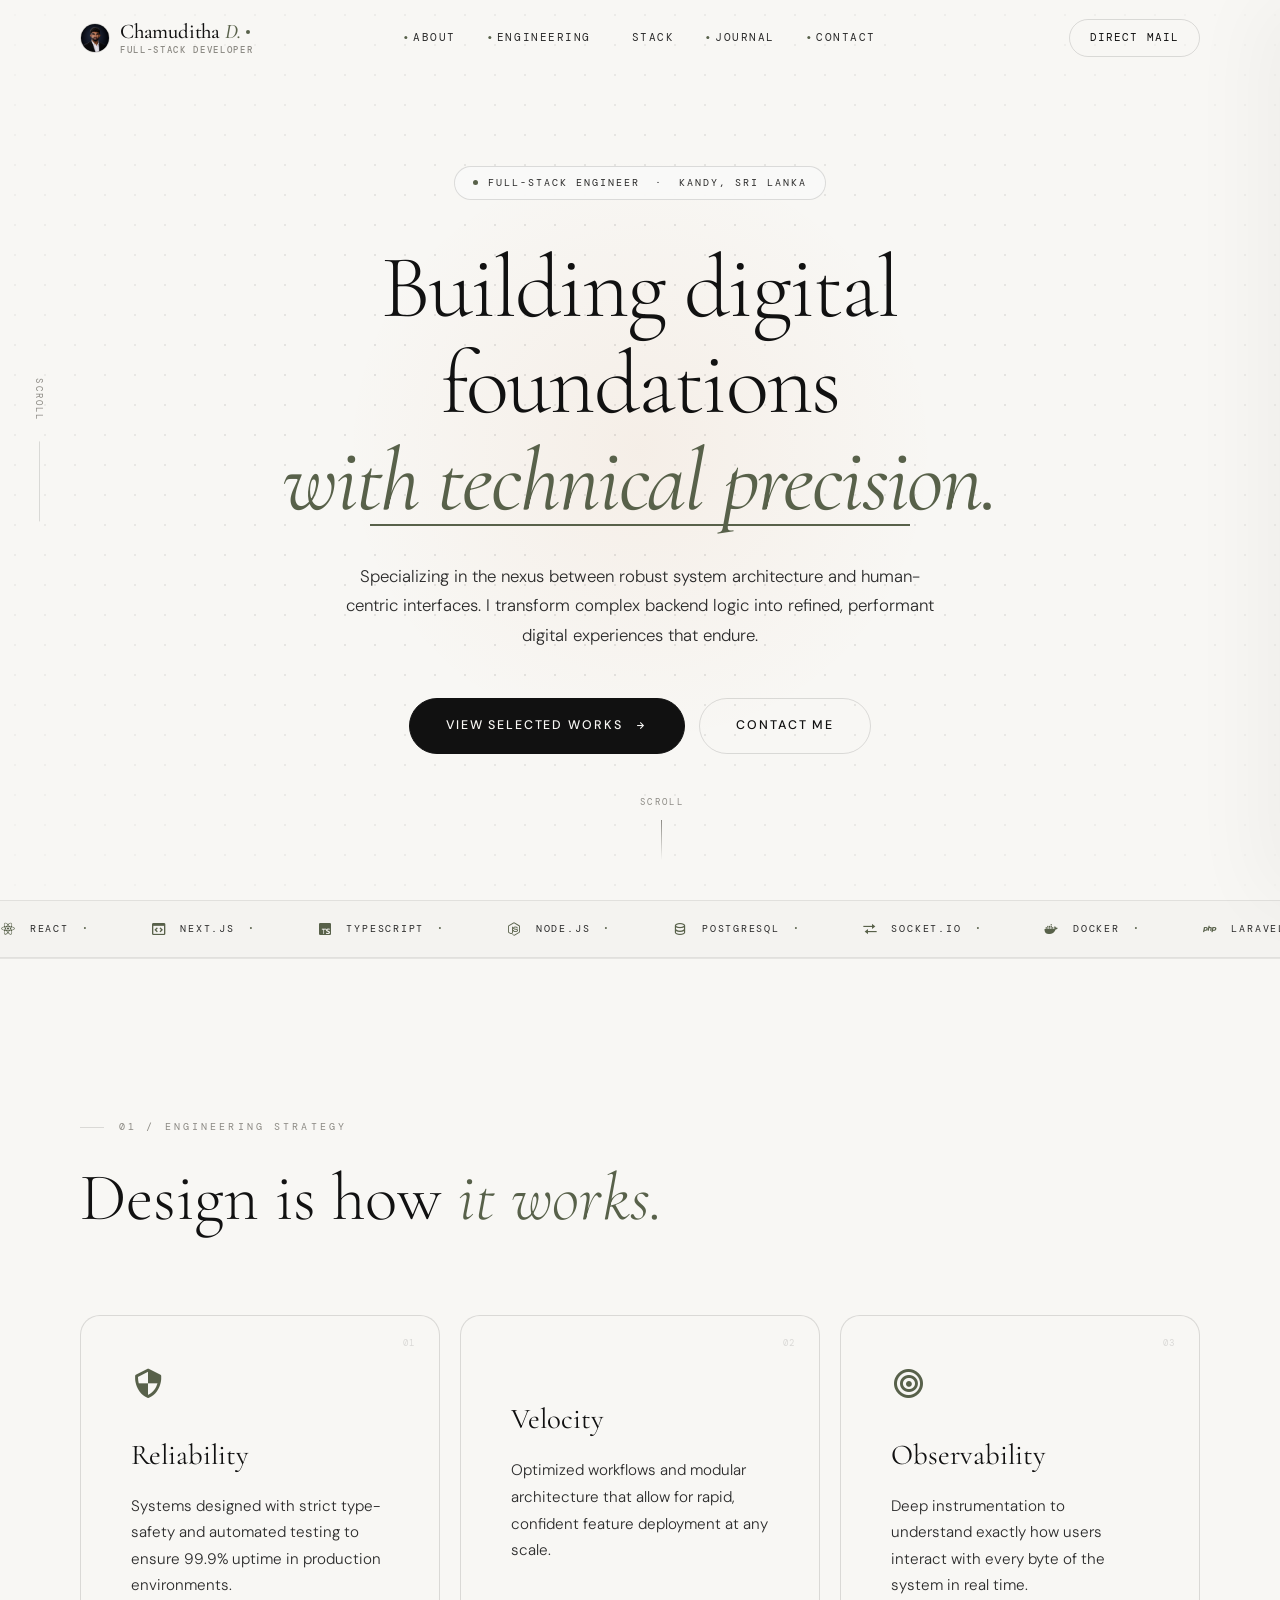
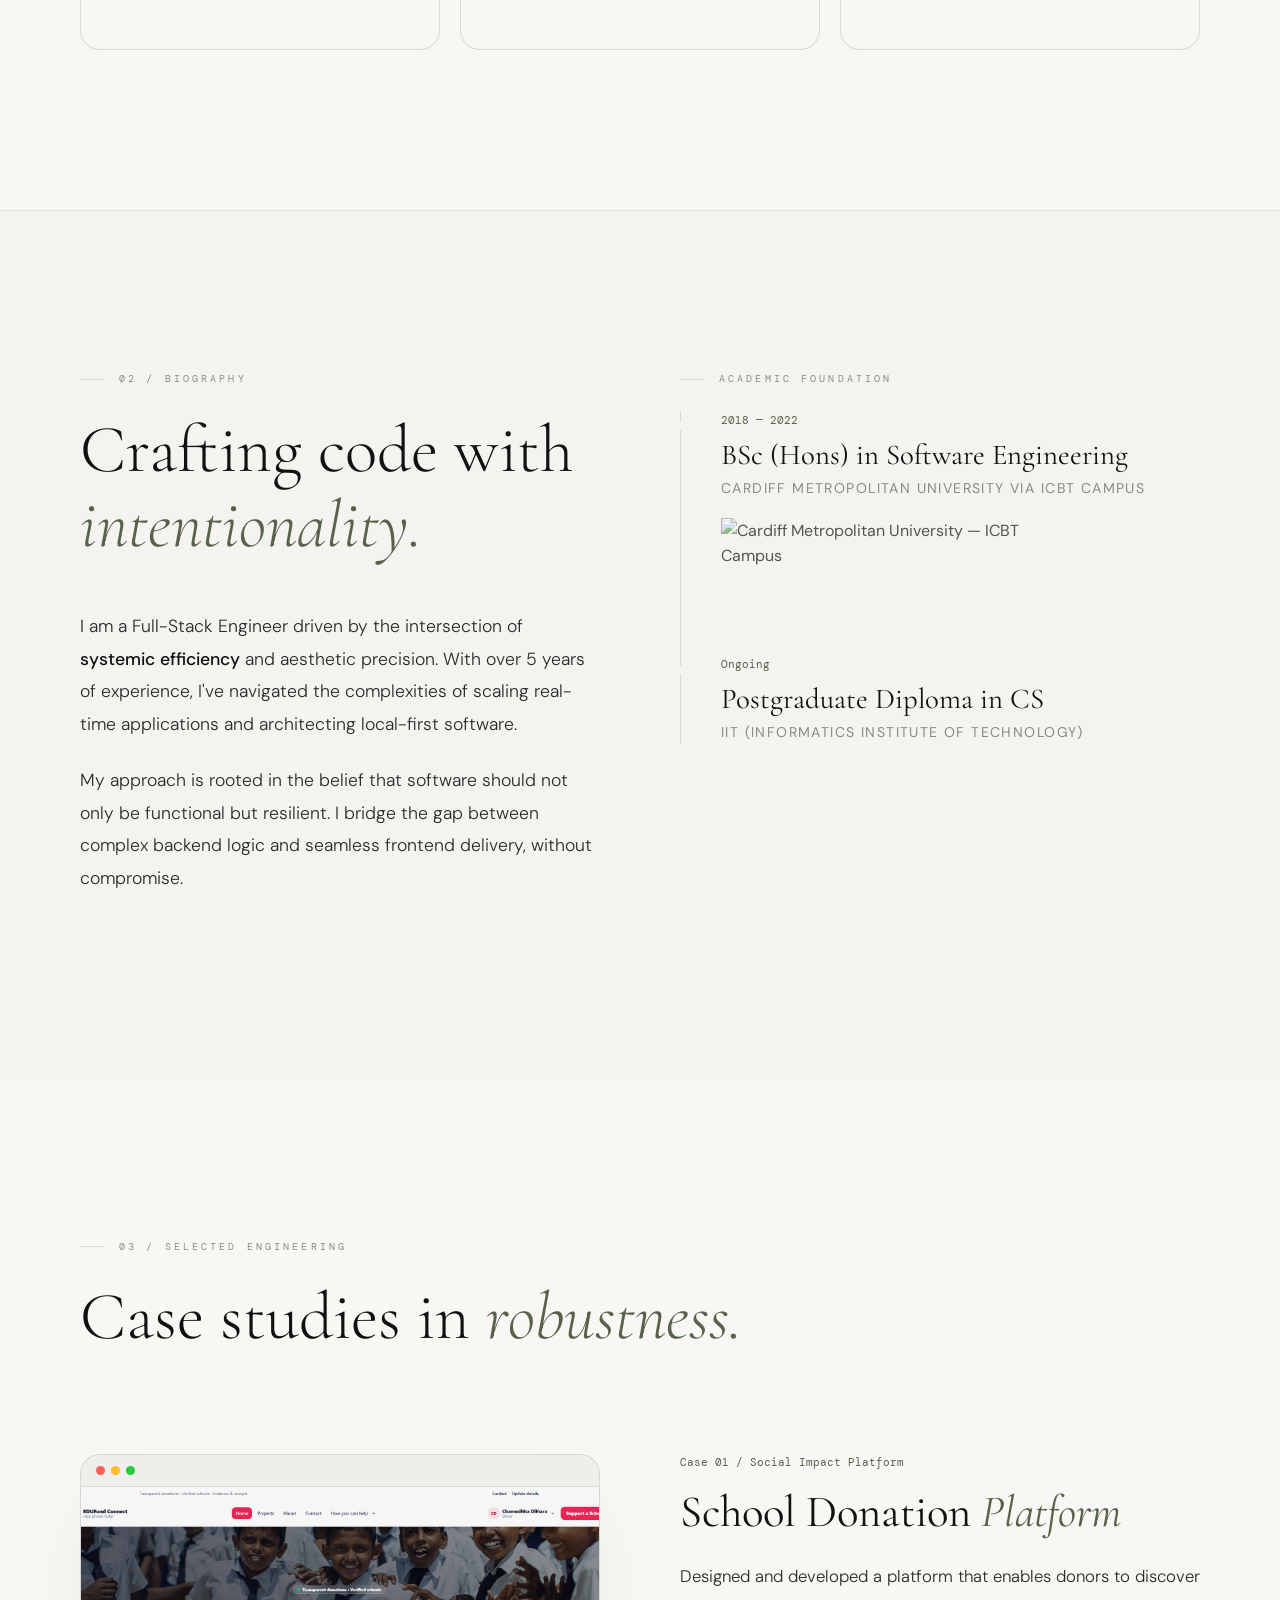
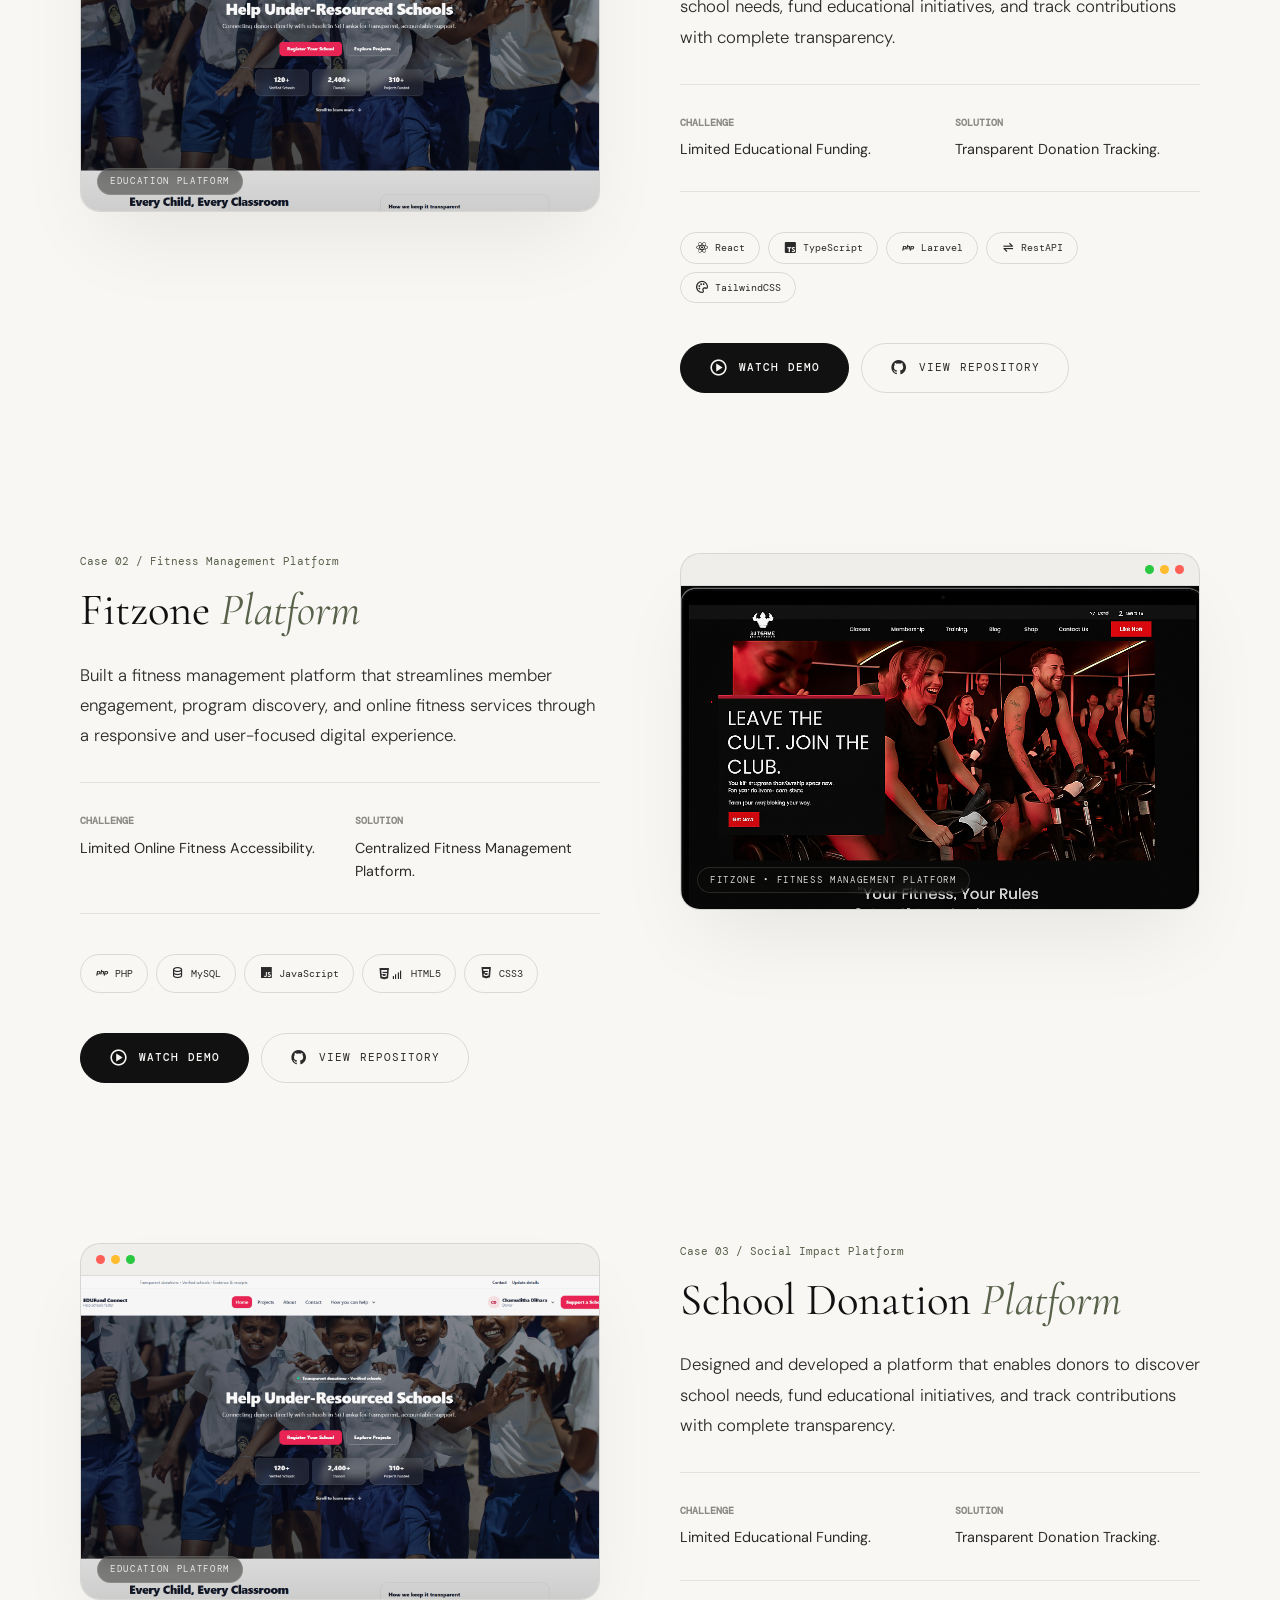
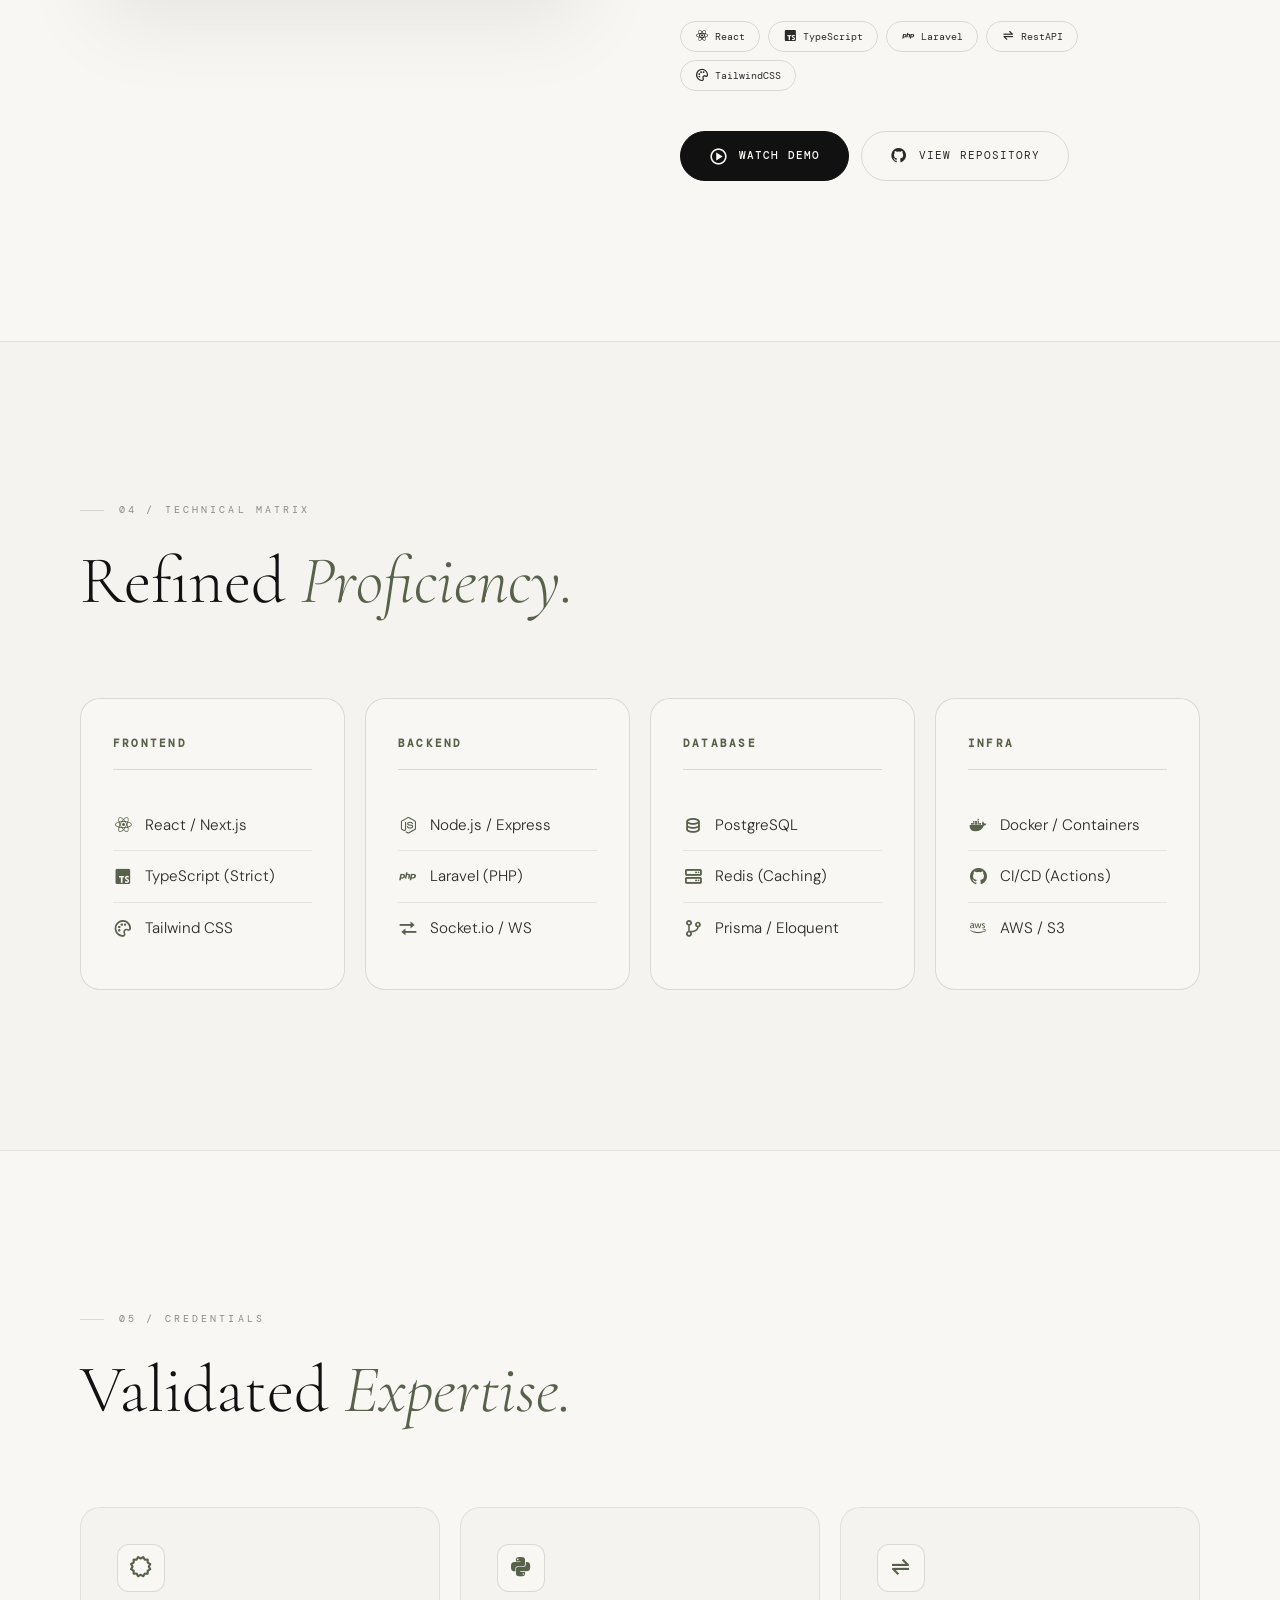
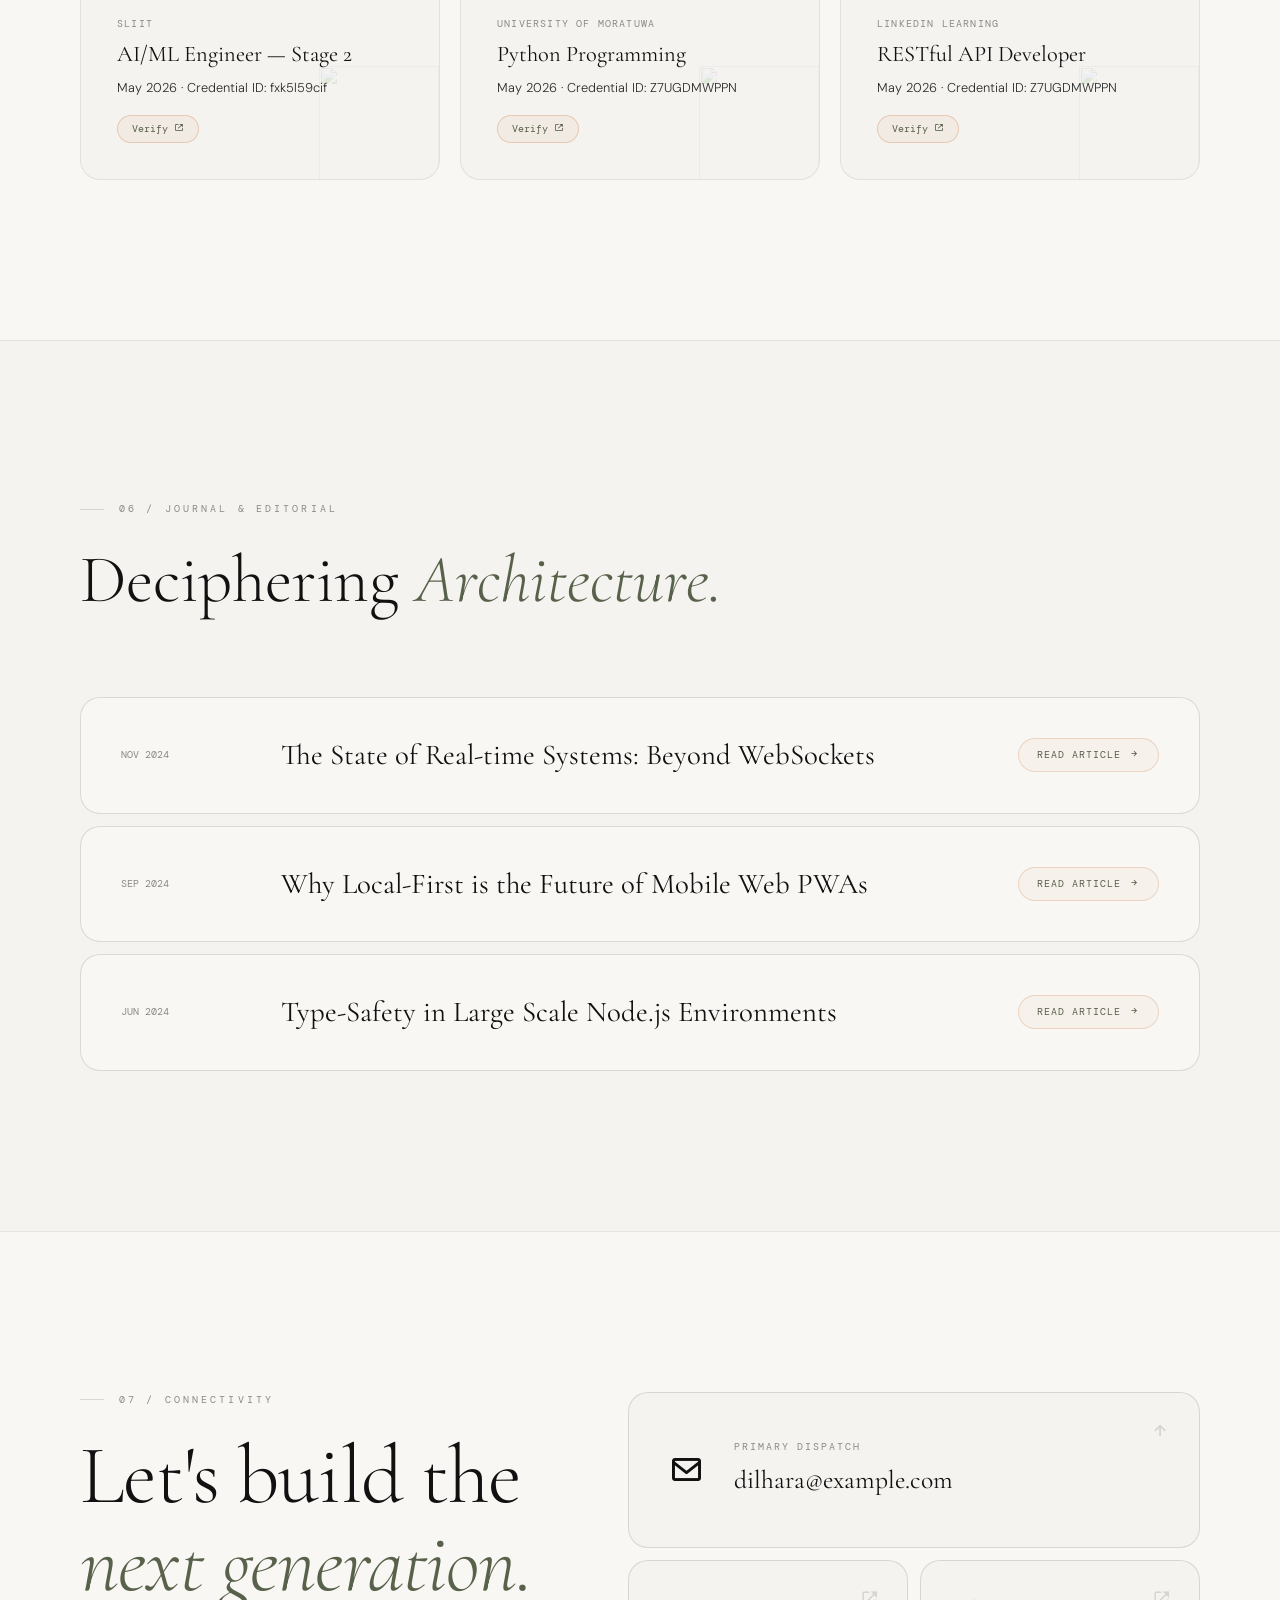
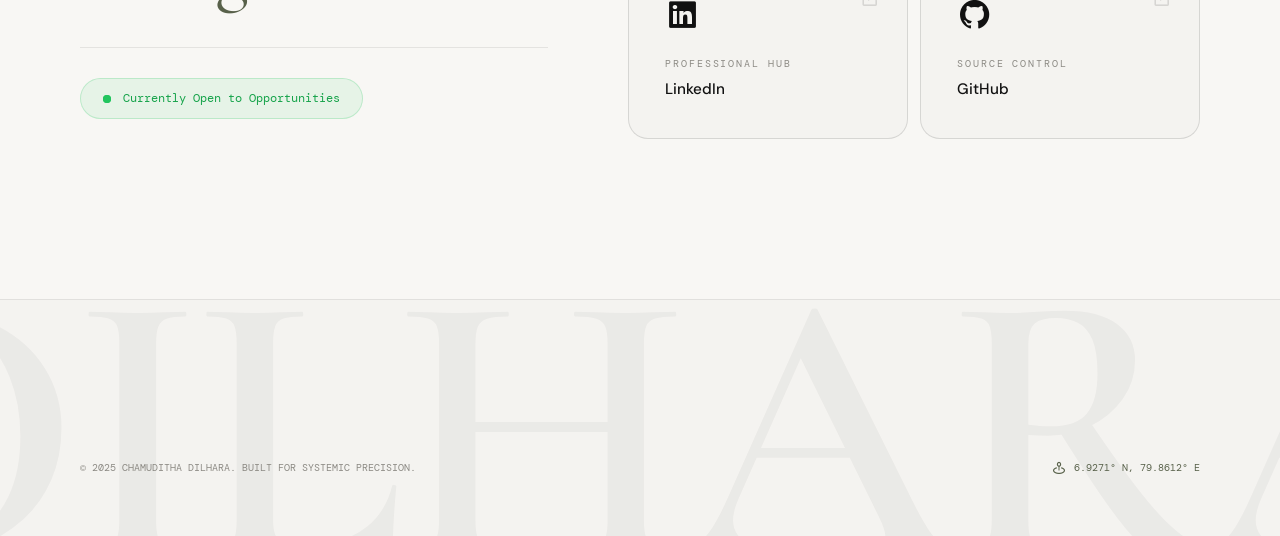
==== commit c55216e6: "Enhance visual elements and organization in index.html; add icons to tech stack and university logo" ====
--- a/index.html
+++ b/index.html
@@ -521,6 +521,7 @@
     .marquee-item { display: flex; align-items: center; gap: 12px; white-space: nowrap; font-family: var(--mono); font-size: 0.62rem; letter-spacing: 0.18em; text-transform: uppercase; color: var(--ink-3); flex-shrink: 0; }
     .marquee-item strong { color: var(--ink-2); font-weight: 400; }
     .marquee-sep { color: var(--accent); font-size: 0.8rem; }
+    .marquee-item i { font-size: 1rem; color: var(--accent); }
 
     .eyebrow { font-family: var(--mono); font-size: 0.65rem; text-transform: uppercase; letter-spacing: 0.3em; color: var(--ink-3); display: flex; align-items: center; gap: 15px; margin-bottom: var(--space-sm); }
     .eyebrow::before { content: ""; width: 24px; height: 1px; background: var(--border-2); }
@@ -558,6 +559,24 @@
     .edu-degree { font-family: var(--display); font-size: clamp(1.5rem, 2.8vw, 1.8rem); font-weight: 400; line-height: 1.2; margin-bottom: 5px; transition: color 0.3s; }
     .edu-item:hover .edu-degree { color: var(--accent); }
     .edu-school { font-size: 0.88rem; color: var(--ink-3); text-transform: uppercase; letter-spacing: 0.1em; }
+
+    /* ── University logo inside edu-item ── */
+    .edu-logo {
+      display: block;
+      margin-top: 18px;
+      height: 90px;
+      width: auto;
+      max-width: 320px;
+      object-fit: contain;
+      opacity: 0.7;
+      filter: grayscale(0.2);
+      transition: opacity 0.35s var(--ease), filter 0.35s var(--ease), transform 0.35s var(--ease-spring);
+    }
+    .edu-item:hover .edu-logo {
+      opacity: 1;
+      filter: grayscale(0);
+      transform: translateY(-2px);
+    }
 
     #projects { padding: var(--space-xl) 0; }
     .project-list { display: flex; flex-direction: column; gap: var(--space-xl); }
@@ -596,9 +615,22 @@
     .project-specs { display: grid; grid-template-columns: 1fr 1fr; gap: 30px; margin-bottom: 2.5rem; padding: 30px 0; border-top: 1px solid var(--border); border-bottom: 1px solid var(--border); }
     .spec-h4 { font-family: var(--mono); font-size: 0.6rem; text-transform: uppercase; color: var(--ink-3); margin-bottom: 8px; }
     .spec-p { font-size: 0.9rem; color: var(--ink-2); }
+
     .tag-group { display: flex; flex-wrap: wrap; gap: 8px; margin-bottom: 2.5rem; }
-    .tag { font-family: var(--mono); font-size: 0.6rem; padding: 6px 14px; border: 1px solid var(--border-2); border-radius: var(--radius-pill); color: var(--ink-2); transition: 0.3s var(--ease); }
-    .tag:hover { border-color: var(--accent); color: var(--accent); background: rgba(201,98,26,0.04); }
+    .tag {
+      font-family: var(--mono);
+      font-size: 0.6rem;
+      padding: 7px 14px;
+      border: 1px solid var(--border-2);
+      border-radius: var(--radius-pill);
+      color: var(--ink-2);
+      transition: 0.3s var(--ease);
+      display: inline-flex;
+      align-items: center;
+      gap: 6px;
+    }
+    .tag i { font-size: 0.9rem; flex-shrink: 0; }
+    .tag:hover { border-color: var(--accent); color: var(--accent); background: rgba(88,97,74,0.06); }
 
     .project-cta { display: flex; align-items: center; gap: 12px; }
     .btn-cta-primary { display: inline-flex; align-items: center; gap: 10px; height: 50px; padding: 0 28px; border-radius: var(--radius-pill); background: var(--ink); color: var(--bg); border: 1.5px solid var(--ink); font-family: var(--mono); font-size: 0.68rem; font-weight: 500; letter-spacing: 0.1em; text-transform: uppercase; white-space: nowrap; cursor: pointer; transition: transform 0.3s var(--ease), box-shadow 0.3s var(--ease), background 0.3s var(--ease), border-color 0.3s var(--ease); }
@@ -615,15 +647,32 @@
     #matrix { padding: var(--space-xl) 0; background: var(--bg-2); border-top: 1px solid var(--border); }
     .matrix-grid { display: grid; grid-template-columns: repeat(4, 1fr); gap: 20px; }
     .matrix-col { background: var(--bg); border: 1px solid var(--border-2); border-radius: var(--radius-card); padding: 36px 32px; transition: 0.4s var(--ease); }
-    .matrix-col:hover { transform: translateY(-3px); box-shadow: 0 12px 32px rgba(0,0,0,0.06); border-color: rgba(201,98,26,0.2); }
+    .matrix-col:hover { transform: translateY(-3px); box-shadow: 0 12px 32px rgba(0,0,0,0.06); border-color: rgba(88,97,74,0.2); }
     .matrix-col h4 { font-family: var(--mono); font-size: 0.7rem; color: var(--accent); text-transform: uppercase; letter-spacing: 0.2em; margin-bottom: 30px; padding-bottom: 16px; border-bottom: 1px solid var(--border-2); }
     .matrix-list { list-style: none; }
-    .matrix-list li { display: flex; align-items: center; gap: 12px; padding: 13px 0; border-bottom: 1px solid var(--border); font-size: clamp(0.88rem, 1.4vw, 0.95rem); color: var(--ink-2); font-weight: 300; transition: 0.3s var(--ease); }
+    .matrix-list li {
+      display: flex;
+      align-items: center;
+      gap: 12px;
+      padding: 13px 0;
+      border-bottom: 1px solid var(--border);
+      font-size: clamp(0.88rem, 1.4vw, 0.95rem);
+      color: var(--ink-2);
+      font-weight: 300;
+      transition: 0.3s var(--ease);
+    }
     .matrix-list li:last-child { border-bottom: none; }
     .matrix-list li:hover { color: var(--ink); padding-left: 4px; }
-    .matrix-list i { font-size: 1rem; color: var(--accent); flex-shrink: 0; }
-
-    /* ═══ CREDENTIALS — updated to 3-column layout ═══ */
+    .matrix-list li .stack-icon {
+      font-size: 1.25rem;
+      color: var(--accent);
+      flex-shrink: 0;
+      transition: transform 0.3s var(--ease-spring);
+    }
+    .matrix-list li:hover .stack-icon { transform: scale(1.2) rotate(-5deg); }
+    .matrix-list li .stack-label { display: flex; flex-direction: column; gap: 1px; }
+    .matrix-list li .stack-sub { font-family: var(--mono); font-size: 0.5rem; color: var(--ink-3); text-transform: uppercase; letter-spacing: 0.12em; }
+
     #credentials { padding: var(--space-xl) 0; border-top: 1px solid var(--border); }
     .cert-grid {
       display: grid;
@@ -689,7 +738,6 @@
     @media (max-width: 1000px) {
       :root { --space-xl: 100px; --space-lg: 40px; }
       .about-grid, .project-card, .matrix-grid, .contact-grid, .phil-grid { grid-template-columns: 1fr; }
-      /* Credentials: 2 columns on tablet */
       .cert-grid { grid-template-columns: repeat(2, 1fr); }
       .project-card:nth-child(even) { direction: ltr; }
       .project-card { display: flex; flex-direction: column; }
@@ -698,9 +746,7 @@
       .mockup { width: 100%; aspect-ratio: 16 / 10; }
       .nav-links { display: none; }
       .nav-cta { display: none; }
-      /* clamp() handles hero h1 — no override needed */
       .hero-scroll { display: none; }
-      /* Balanced body type on tablet */
       .spec-p { font-size: 0.88rem; }
       .hub-card-title { font-size: 0.9rem; }
       .status-pill { font-size: 0.7rem; }
@@ -785,9 +831,7 @@
       .writing-item { grid-template-columns: 1fr; gap: 12px; }
       .article-link { justify-content: flex-start; }
       .email-primary-card { flex-direction: column; grid-column: span 2; }
-      /* Credentials: 1 column on mobile */
       .cert-grid { grid-template-columns: 1fr; }
-      /* Small-screen type scale refinements */
       .phil-card { padding: 36px 28px; }
       .phil-h3 { font-size: 1.5rem; }
       .section-title { margin-bottom: 32px; }
@@ -801,6 +845,7 @@
       .tag-group { gap: 6px; margin-bottom: 2rem; }
       .btn-hero-main, .btn-hero-outline { padding: 14px 28px; font-size: 0.72rem; }
       .hero-badge { font-size: 0.58rem; letter-spacing: 0.16em; }
+      .edu-logo { height: 64px; max-width: 240px; }
     }
 
     @media (max-width: 480px) {
@@ -808,7 +853,6 @@
       .btn-cta-primary, .btn-cta-secondary { justify-content: center; width: 100%; font-size: 0.65rem; }
       .nav-inner { padding: 0 14px; }
       nav.scrolled .nav-inner { padding: 0 14px !important; }
-      /* Tighten spacing on very small screens */
       .phil-card { padding: 28px 22px; }
       .project-h3 { font-size: 1.9rem; }
       .contact-cta-big { font-size: 2.2rem; }
@@ -880,30 +924,30 @@
 
     <div class="marquee-strip">
       <div class="marquee-track">
-        <div class="marquee-item"><strong>React</strong> <span class="marquee-sep">·</span></div>
-        <div class="marquee-item"><strong>Next.js</strong> <span class="marquee-sep">·</span></div>
-        <div class="marquee-item"><strong>TypeScript</strong> <span class="marquee-sep">·</span></div>
-        <div class="marquee-item"><strong>Node.js</strong> <span class="marquee-sep">·</span></div>
-        <div class="marquee-item"><strong>PostgreSQL</strong> <span class="marquee-sep">·</span></div>
-        <div class="marquee-item"><strong>Socket.io</strong> <span class="marquee-sep">·</span></div>
-        <div class="marquee-item"><strong>Docker</strong> <span class="marquee-sep">·</span></div>
-        <div class="marquee-item"><strong>Laravel</strong> <span class="marquee-sep">·</span></div>
-        <div class="marquee-item"><strong>Redis</strong> <span class="marquee-sep">·</span></div>
-        <div class="marquee-item"><strong>Supabase</strong> <span class="marquee-sep">·</span></div>
-        <div class="marquee-item"><strong>AWS</strong> <span class="marquee-sep">·</span></div>
-        <div class="marquee-item"><strong>Prisma</strong> <span class="marquee-sep">·</span></div>
-        <div class="marquee-item"><strong>React</strong> <span class="marquee-sep">·</span></div>
-        <div class="marquee-item"><strong>Next.js</strong> <span class="marquee-sep">·</span></div>
-        <div class="marquee-item"><strong>TypeScript</strong> <span class="marquee-sep">·</span></div>
-        <div class="marquee-item"><strong>Node.js</strong> <span class="marquee-sep">·</span></div>
-        <div class="marquee-item"><strong>PostgreSQL</strong> <span class="marquee-sep">·</span></div>
-        <div class="marquee-item"><strong>Socket.io</strong> <span class="marquee-sep">·</span></div>
-        <div class="marquee-item"><strong>Docker</strong> <span class="marquee-sep">·</span></div>
-        <div class="marquee-item"><strong>Laravel</strong> <span class="marquee-sep">·</span></div>
-        <div class="marquee-item"><strong>Redis</strong> <span class="marquee-sep">·</span></div>
-        <div class="marquee-item"><strong>Supabase</strong> <span class="marquee-sep">·</span></div>
-        <div class="marquee-item"><strong>AWS</strong> <span class="marquee-sep">·</span></div>
-        <div class="marquee-item"><strong>Prisma</strong> <span class="marquee-sep">·</span></div>
+        <div class="marquee-item"><i class='bx bxl-react'></i><strong>React</strong><span class="marquee-sep">·</span></div>
+        <div class="marquee-item"><i class='bx bx-code-block'></i><strong>Next.js</strong><span class="marquee-sep">·</span></div>
+        <div class="marquee-item"><i class='bx bxl-typescript'></i><strong>TypeScript</strong><span class="marquee-sep">·</span></div>
+        <div class="marquee-item"><i class='bx bxl-nodejs'></i><strong>Node.js</strong><span class="marquee-sep">·</span></div>
+        <div class="marquee-item"><i class='bx bx-data'></i><strong>PostgreSQL</strong><span class="marquee-sep">·</span></div>
+        <div class="marquee-item"><i class='bx bx-transfer'></i><strong>Socket.io</strong><span class="marquee-sep">·</span></div>
+        <div class="marquee-item"><i class='bx bxl-docker'></i><strong>Docker</strong><span class="marquee-sep">·</span></div>
+        <div class="marquee-item"><i class='bx bxl-php'></i><strong>Laravel</strong><span class="marquee-sep">·</span></div>
+        <div class="marquee-item"><i class='bx bx-server'></i><strong>Redis</strong><span class="marquee-sep">·</span></div>
+        <div class="marquee-item"><i class='bx bx-cloud'></i><strong>Supabase</strong><span class="marquee-sep">·</span></div>
+        <div class="marquee-item"><i class='bx bxl-aws'></i><strong>AWS</strong><span class="marquee-sep">·</span></div>
+        <div class="marquee-item"><i class='bx bx-git-branch'></i><strong>Prisma</strong><span class="marquee-sep">·</span></div>
+        <div class="marquee-item"><i class='bx bxl-react'></i><strong>React</strong><span class="marquee-sep">·</span></div>
+        <div class="marquee-item"><i class='bx bx-code-block'></i><strong>Next.js</strong><span class="marquee-sep">·</span></div>
+        <div class="marquee-item"><i class='bx bxl-typescript'></i><strong>TypeScript</strong><span class="marquee-sep">·</span></div>
+        <div class="marquee-item"><i class='bx bxl-nodejs'></i><strong>Node.js</strong><span class="marquee-sep">·</span></div>
+        <div class="marquee-item"><i class='bx bx-data'></i><strong>PostgreSQL</strong><span class="marquee-sep">·</span></div>
+        <div class="marquee-item"><i class='bx bx-transfer'></i><strong>Socket.io</strong><span class="marquee-sep">·</span></div>
+        <div class="marquee-item"><i class='bx bxl-docker'></i><strong>Docker</strong><span class="marquee-sep">·</span></div>
+        <div class="marquee-item"><i class='bx bxl-php'></i><strong>Laravel</strong><span class="marquee-sep">·</span></div>
+        <div class="marquee-item"><i class='bx bx-server'></i><strong>Redis</strong><span class="marquee-sep">·</span></div>
+        <div class="marquee-item"><i class='bx bx-cloud'></i><strong>Supabase</strong><span class="marquee-sep">·</span></div>
+        <div class="marquee-item"><i class='bx bxl-aws'></i><strong>AWS</strong><span class="marquee-sep">·</span></div>
+        <div class="marquee-item"><i class='bx bx-git-branch'></i><strong>Prisma</strong><span class="marquee-sep">·</span></div>
       </div>
     </div>
 
@@ -935,7 +979,20 @@
           <div class="reveal-right">
             <span class="eyebrow">Academic Foundation</span>
             <div class="edu-timeline">
-              <div class="edu-item"><div class="edu-year">2018 — 2022</div><h3 class="edu-degree">BSc (Hons) in Software Engineering</h3><div class="edu-school">University of Kelaniya, Sri Lanka</div></div>
+
+              <!-- Cardiff Metropolitan University / ICBT — with logo -->
+              <div class="edu-item">
+                <div class="edu-year">2018 — 2022</div>
+                <h3 class="edu-degree">BSc (Hons) in Software Engineering</h3>
+                <div class="edu-school">Cardiff Metropolitan University Via ICBT Campus</div>
+                <img
+                  class="edu-logo"
+                  src="https://icbt.lk/wp-content/uploads/2026/02/Uni-Logo-01-3-2048x1448.png"
+                  alt="Cardiff Metropolitan University — ICBT Campus"
+                  loading="lazy"
+                />
+              </div>
+
               <div class="edu-item"><div class="edu-year">Ongoing</div><h3 class="edu-degree">Postgraduate Diploma in CS</h3><div class="edu-school">IIT (Informatics Institute of Technology)</div></div>
             </div>
           </div>
@@ -972,7 +1029,11 @@
                 <div class="spec-item"><h4 class="spec-h4">SOLUTION</h4><p class="spec-p">Transparent Donation Tracking.</p></div>
               </div>
               <div class="tag-group">
-                <span class="tag">React</span><span class="tag">TypeScript</span><span class="tag">Laravel</span><span class="tag">RestAPI</span><span class="tag">TailwindCSS</span>
+                <span class="tag"><i class='bx bxl-react'></i>React</span>
+                <span class="tag"><i class='bx bxl-typescript'></i>TypeScript</span>
+                <span class="tag"><i class='bx bxl-php'></i>Laravel</span>
+                <span class="tag"><i class='bx bx-transfer-alt'></i>RestAPI</span>
+                <span class="tag"><i class='bx bx-palette'></i>TailwindCSS</span>
               </div>
               <div class="project-cta">
                 <a href="#" class="btn-cta-primary"><i class='bx bx-play-circle'></i>Watch Demo</a>
@@ -1002,7 +1063,11 @@
                 <div class="spec-item"><h4 class="spec-h4">Solution</h4><p class="spec-p">Centralized Fitness Management Platform.</p></div>
               </div>
               <div class="tag-group">
-                <span class="tag">PHP</span><span class="tag">MySQL</span><span class="tag">JavaScript</span><span class="tag">HTML5</span><span class="tag">CSS3</span>
+                <span class="tag"><i class='bx bxl-php'></i>PHP</span>
+                <span class="tag"><i class='bx bx-data'></i>MySQL</span>
+                <span class="tag"><i class='bx bxl-javascript'></i>JavaScript</span>
+                <span class="tag"><i class='bxl-html5' style="font-family:'boxicons';font-style:normal;font-size:0.9rem;">&#xef36;</i>HTML5</span>
+                <span class="tag"><i class='bx bxl-css3'></i>CSS3</span>
               </div>
               <div class="project-cta">
                 <a href="#" class="btn-cta-primary"><i class='bx bx-play-circle'></i>Watch Demo</a>
@@ -1032,7 +1097,11 @@
                 <div class="spec-item"><h4 class="spec-h4">SOLUTION</h4><p class="spec-p">Transparent Donation Tracking.</p></div>
               </div>
               <div class="tag-group">
-                <span class="tag">React</span><span class="tag">TypeScript</span><span class="tag">Laravel</span><span class="tag">RestAPI</span><span class="tag">TailwindCSS</span>
+                <span class="tag"><i class='bx bxl-react'></i>React</span>
+                <span class="tag"><i class='bx bxl-typescript'></i>TypeScript</span>
+                <span class="tag"><i class='bx bxl-php'></i>Laravel</span>
+                <span class="tag"><i class='bx bx-transfer-alt'></i>RestAPI</span>
+                <span class="tag"><i class='bx bx-palette'></i>TailwindCSS</span>
               </div>
               <div class="project-cta">
                 <a href="#" class="btn-cta-primary"><i class='bx bx-play-circle'></i>Watch Demo</a>
@@ -1052,15 +1121,42 @@
           <h2 class="section-title reveal reveal-delay-1">Refined <em>Proficiency.</em></h2>
         </header>
         <div class="matrix-grid">
-          <div class="matrix-col reveal reveal-delay-1"><h4>Frontend</h4><ul class="matrix-list"><li><i class='bx bx-check'></i> React / Next.js</li><li><i class='bx bx-check'></i> TypeScript (Strict)</li><li><i class='bx bx-check'></i> Tailwind CSS</li></ul></div>
-          <div class="matrix-col reveal reveal-delay-2"><h4>Backend</h4><ul class="matrix-list"><li><i class='bx bx-check'></i> Node.js / Express</li><li><i class='bx bx-check'></i> Laravel (PHP)</li><li><i class='bx bx-check'></i> Socket.io / WS</li></ul></div>
-          <div class="matrix-col reveal reveal-delay-3"><h4>Database</h4><ul class="matrix-list"><li><i class='bx bx-check'></i> PostgreSQL</li><li><i class='bx bx-check'></i> Redis (Caching)</li><li><i class='bx bx-check'></i> Prisma / Eloquent</li></ul></div>
-          <div class="matrix-col reveal reveal-delay-4"><h4>Infra</h4><ul class="matrix-list"><li><i class='bx bx-check'></i> Docker / Containers</li><li><i class='bx bx-check'></i> CI/CD (Actions)</li><li><i class='bx bx-check'></i> AWS / S3</li></ul></div>
+          <div class="matrix-col reveal reveal-delay-1">
+            <h4>Frontend</h4>
+            <ul class="matrix-list">
+              <li><i class='bx bxl-react stack-icon'></i><span class="stack-label">React / Next.js</span></li>
+              <li><i class='bx bxl-typescript stack-icon'></i><span class="stack-label">TypeScript (Strict)</span></li>
+              <li><i class='bx bx-palette stack-icon'></i><span class="stack-label">Tailwind CSS</span></li>
+            </ul>
+          </div>
+          <div class="matrix-col reveal reveal-delay-2">
+            <h4>Backend</h4>
+            <ul class="matrix-list">
+              <li><i class='bx bxl-nodejs stack-icon'></i><span class="stack-label">Node.js / Express</span></li>
+              <li><i class='bx bxl-php stack-icon'></i><span class="stack-label">Laravel (PHP)</span></li>
+              <li><i class='bx bx-transfer stack-icon'></i><span class="stack-label">Socket.io / WS</span></li>
+            </ul>
+          </div>
+          <div class="matrix-col reveal reveal-delay-3">
+            <h4>Database</h4>
+            <ul class="matrix-list">
+              <li><i class='bx bx-data stack-icon'></i><span class="stack-label">PostgreSQL</span></li>
+              <li><i class='bx bx-server stack-icon'></i><span class="stack-label">Redis (Caching)</span></li>
+              <li><i class='bx bx-git-branch stack-icon'></i><span class="stack-label">Prisma / Eloquent</span></li>
+            </ul>
+          </div>
+          <div class="matrix-col reveal reveal-delay-4">
+            <h4>Infra</h4>
+            <ul class="matrix-list">
+              <li><i class='bx bxl-docker stack-icon'></i><span class="stack-label">Docker / Containers</span></li>
+              <li><i class='bx bxl-github stack-icon'></i><span class="stack-label">CI/CD (Actions)</span></li>
+              <li><i class='bx bxl-aws stack-icon'></i><span class="stack-label">AWS / S3</span></li>
+            </ul>
+          </div>
         </div>
       </div>
     </section>
 
-    <!-- CREDENTIALS — 3-column grid -->
     <section id="credentials">
       <div class="container">
         <header style="max-width:700px;margin-bottom:80px;">
@@ -1068,7 +1164,6 @@
           <h2 class="section-title reveal reveal-delay-1">Validated <em>Expertise.</em></h2>
         </header>
         <div class="cert-grid">
-
           <div class="cert-card reveal">
             <div class="cert-badge"><i class='bx bx-certification'></i></div>
             <div class="cert-content">
@@ -1079,9 +1174,8 @@
             </div>
             <img class="cert-watermark" src="https://upload.wikimedia.org/wikipedia/commons/a/a0/New_Logo_of_SLIIT.png" alt="" aria-hidden="true" />
           </div>
-
           <div class="cert-card reveal reveal-delay-1">
-            <div class="cert-badge"><i class='bx bx-code-alt'></i></div>
+            <div class="cert-badge"><i class='bx bxl-python'></i></div>
             <div class="cert-content">
               <span class="cert-org">University of Moratuwa</span>
               <h3 class="cert-name">Python Programming</h3>
@@ -1090,9 +1184,8 @@
             </div>
             <img class="cert-watermark" src="https://upload.wikimedia.org/wikipedia/en/6/60/University_of_Moratuwa_logo.png" alt="" aria-hidden="true" />
           </div>
-
           <div class="cert-card reveal reveal-delay-2">
-            <div class="cert-badge"><i class='bx bx-code-alt'></i></div>
+            <div class="cert-badge"><i class='bx bx-transfer-alt'></i></div>
             <div class="cert-content">
               <span class="cert-org">LinkedIn Learning</span>
               <h3 class="cert-name">RESTful API Developer</h3>
@@ -1101,7 +1194,6 @@
             </div>
             <img class="cert-watermark" src="https://images.seeklogo.com/logo-png/41/1/linkedin-learning-logo-png_seeklogo-412128.png" alt="" aria-hidden="true" />
           </div>
-
         </div>
       </div>
     </section>
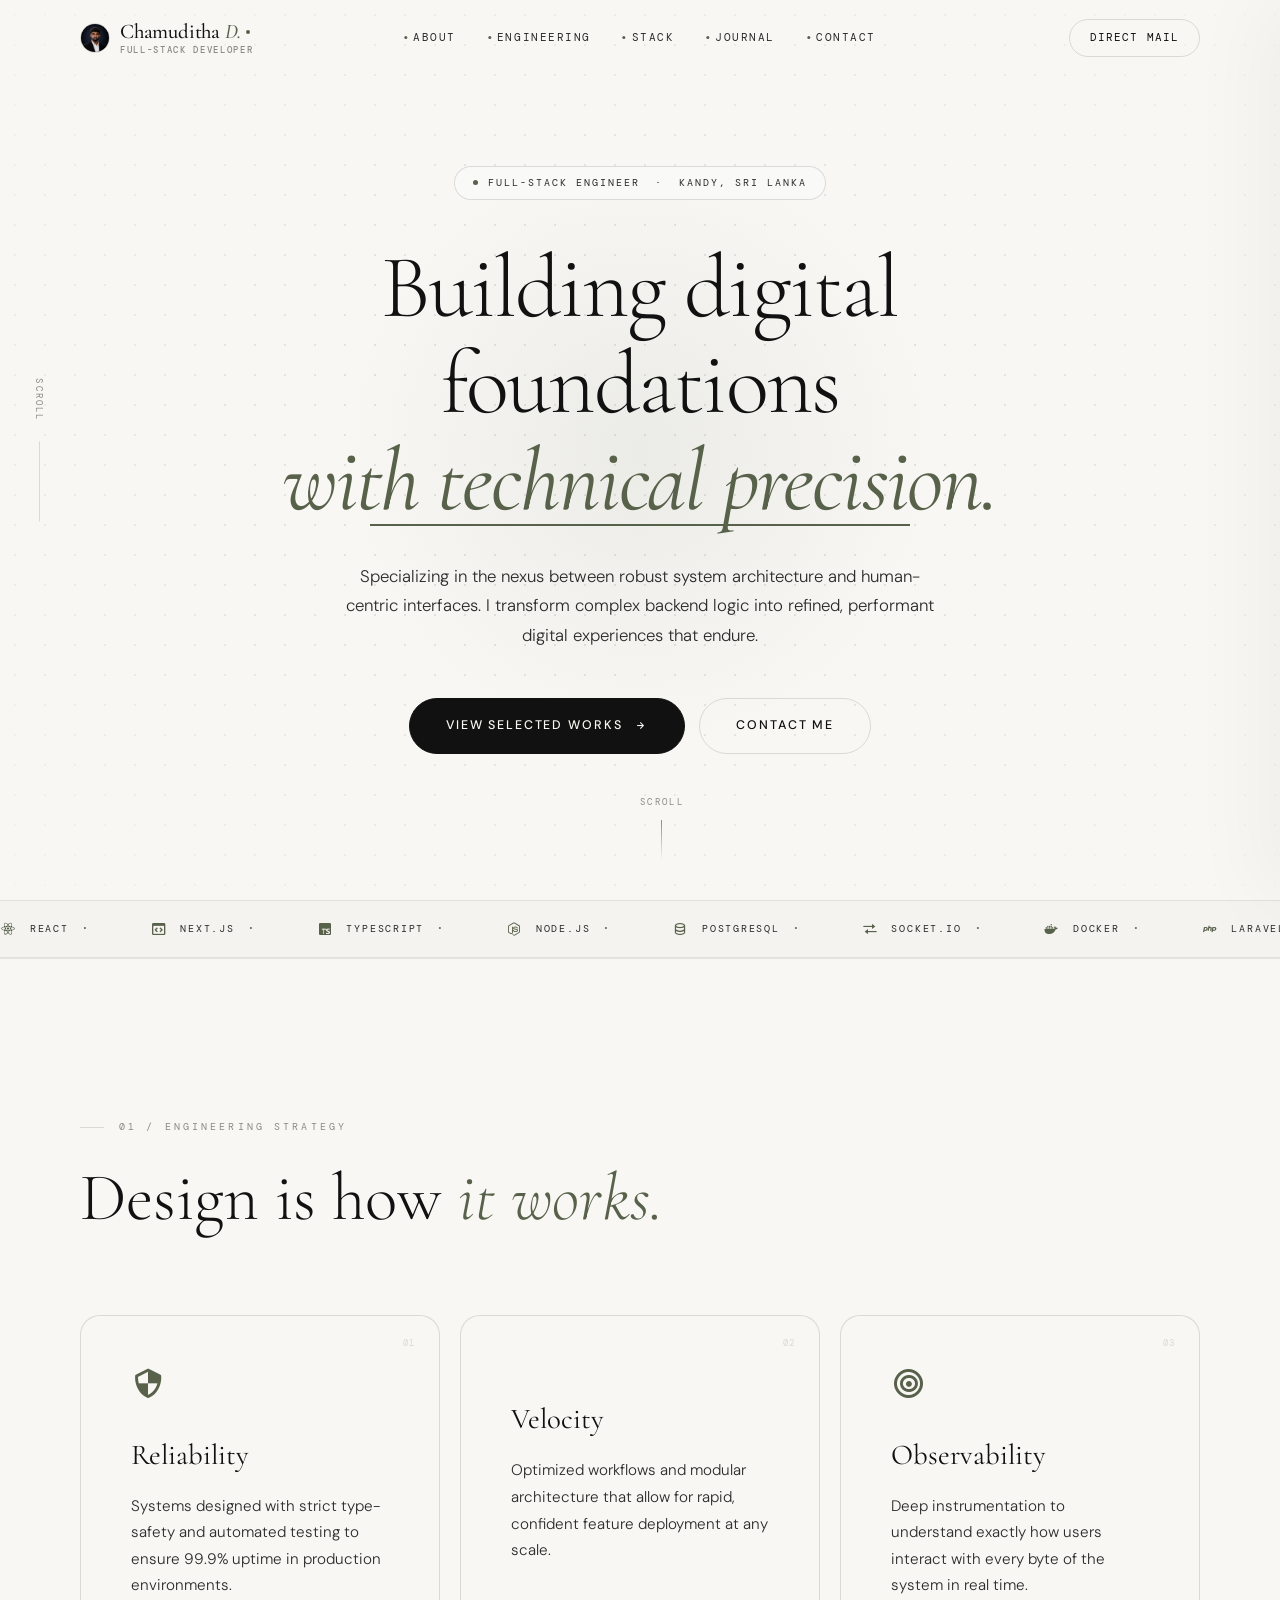
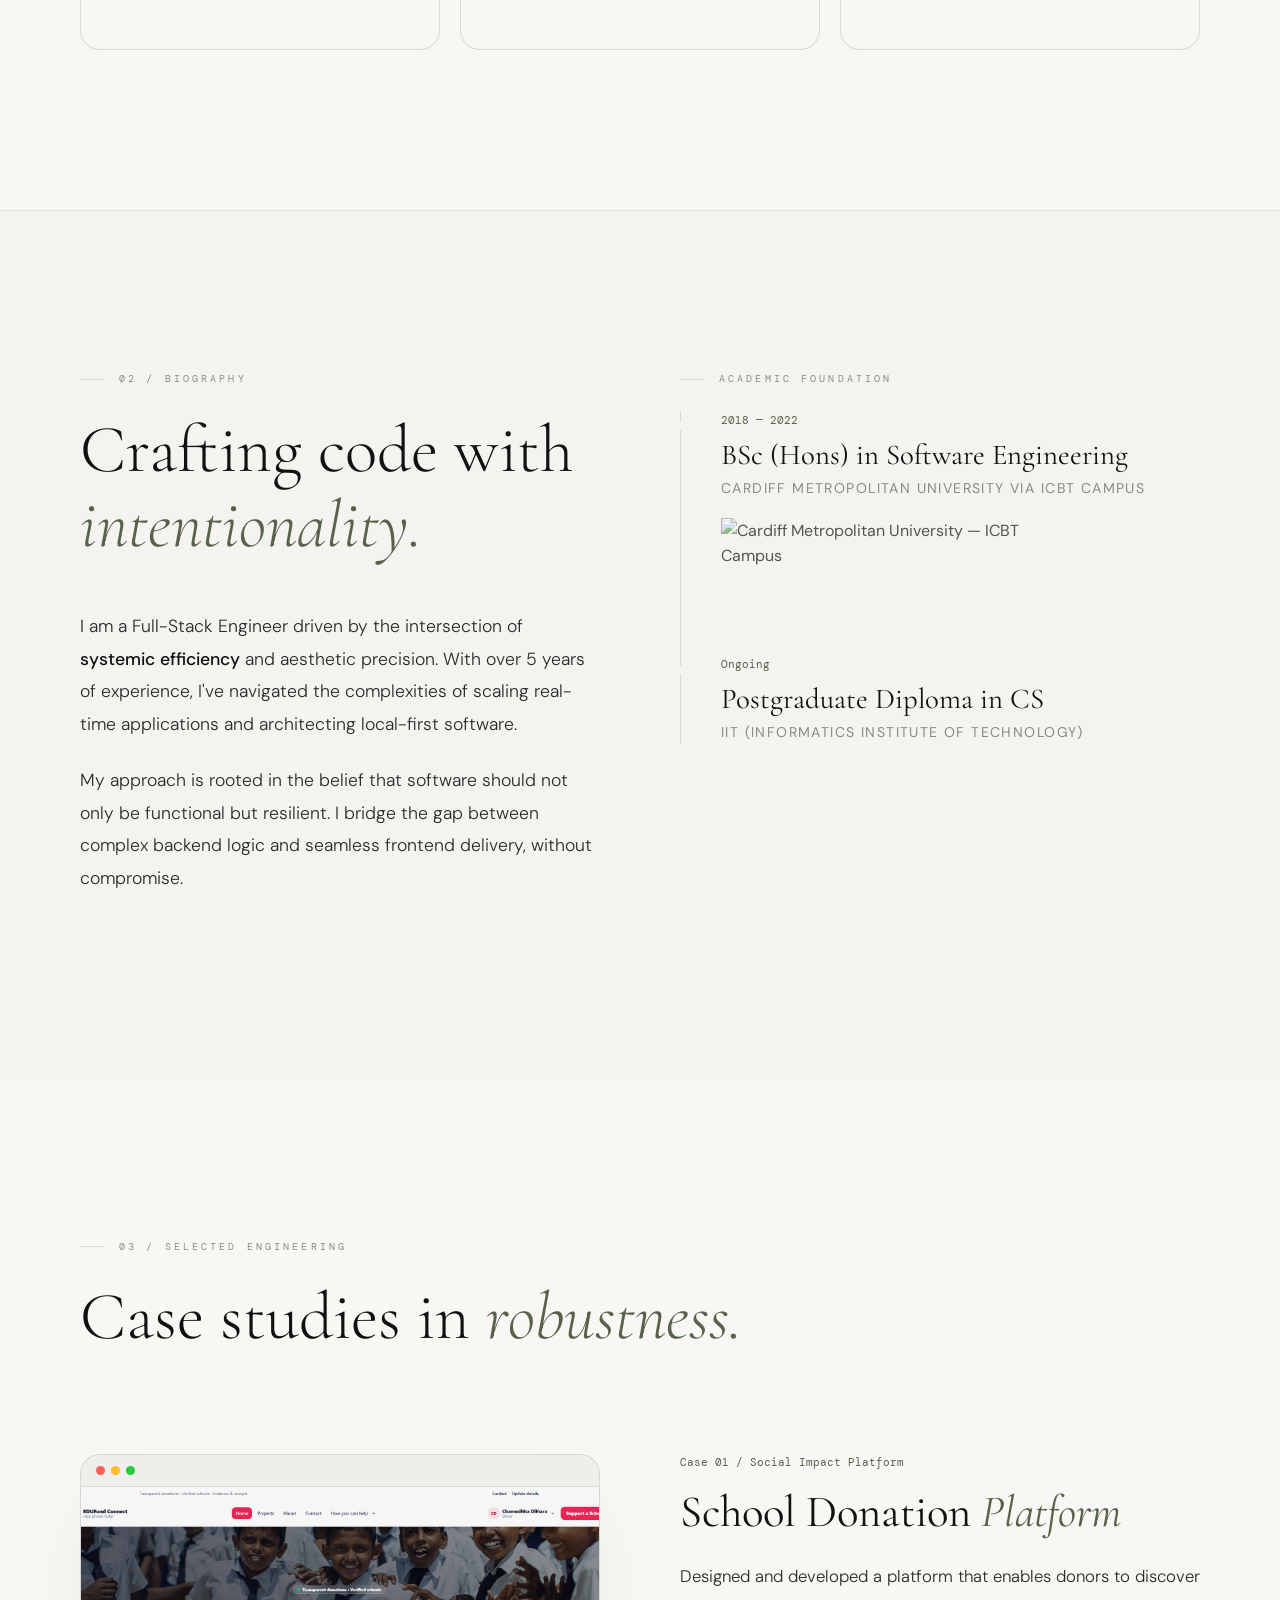
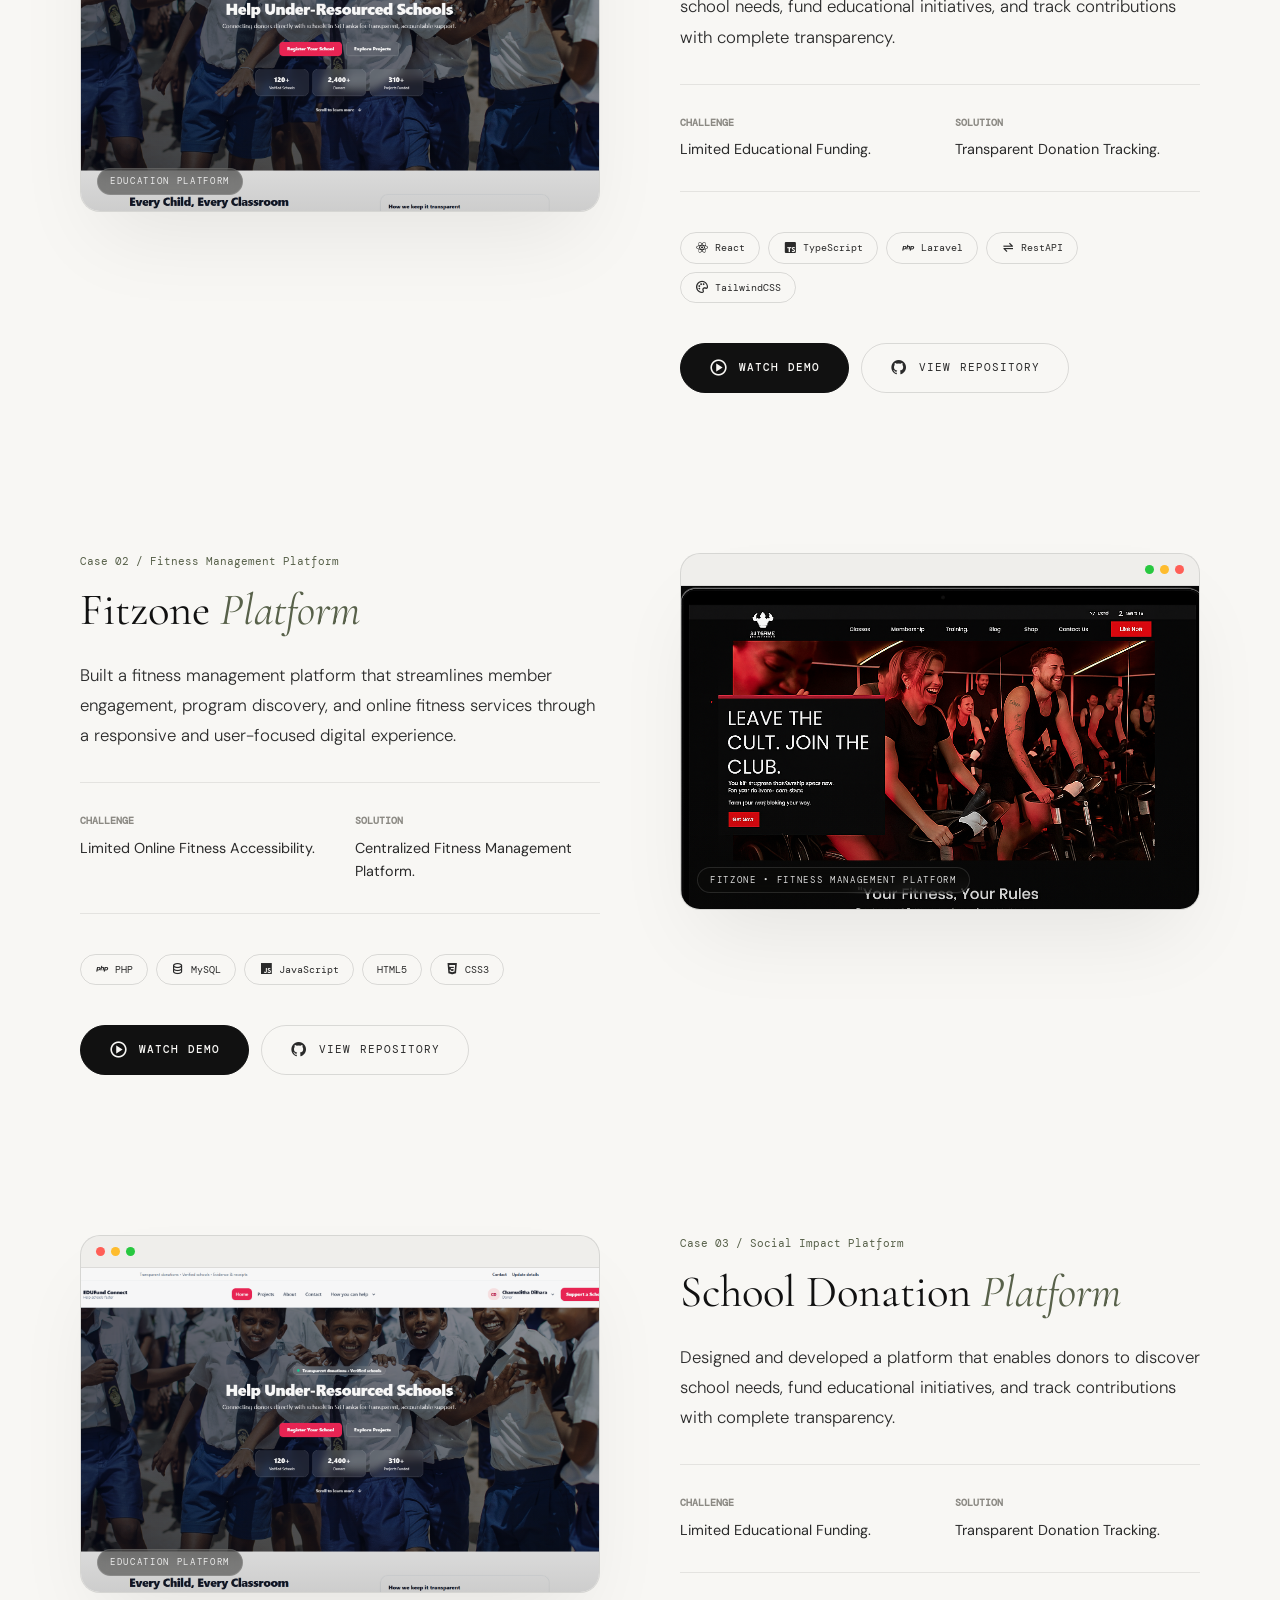
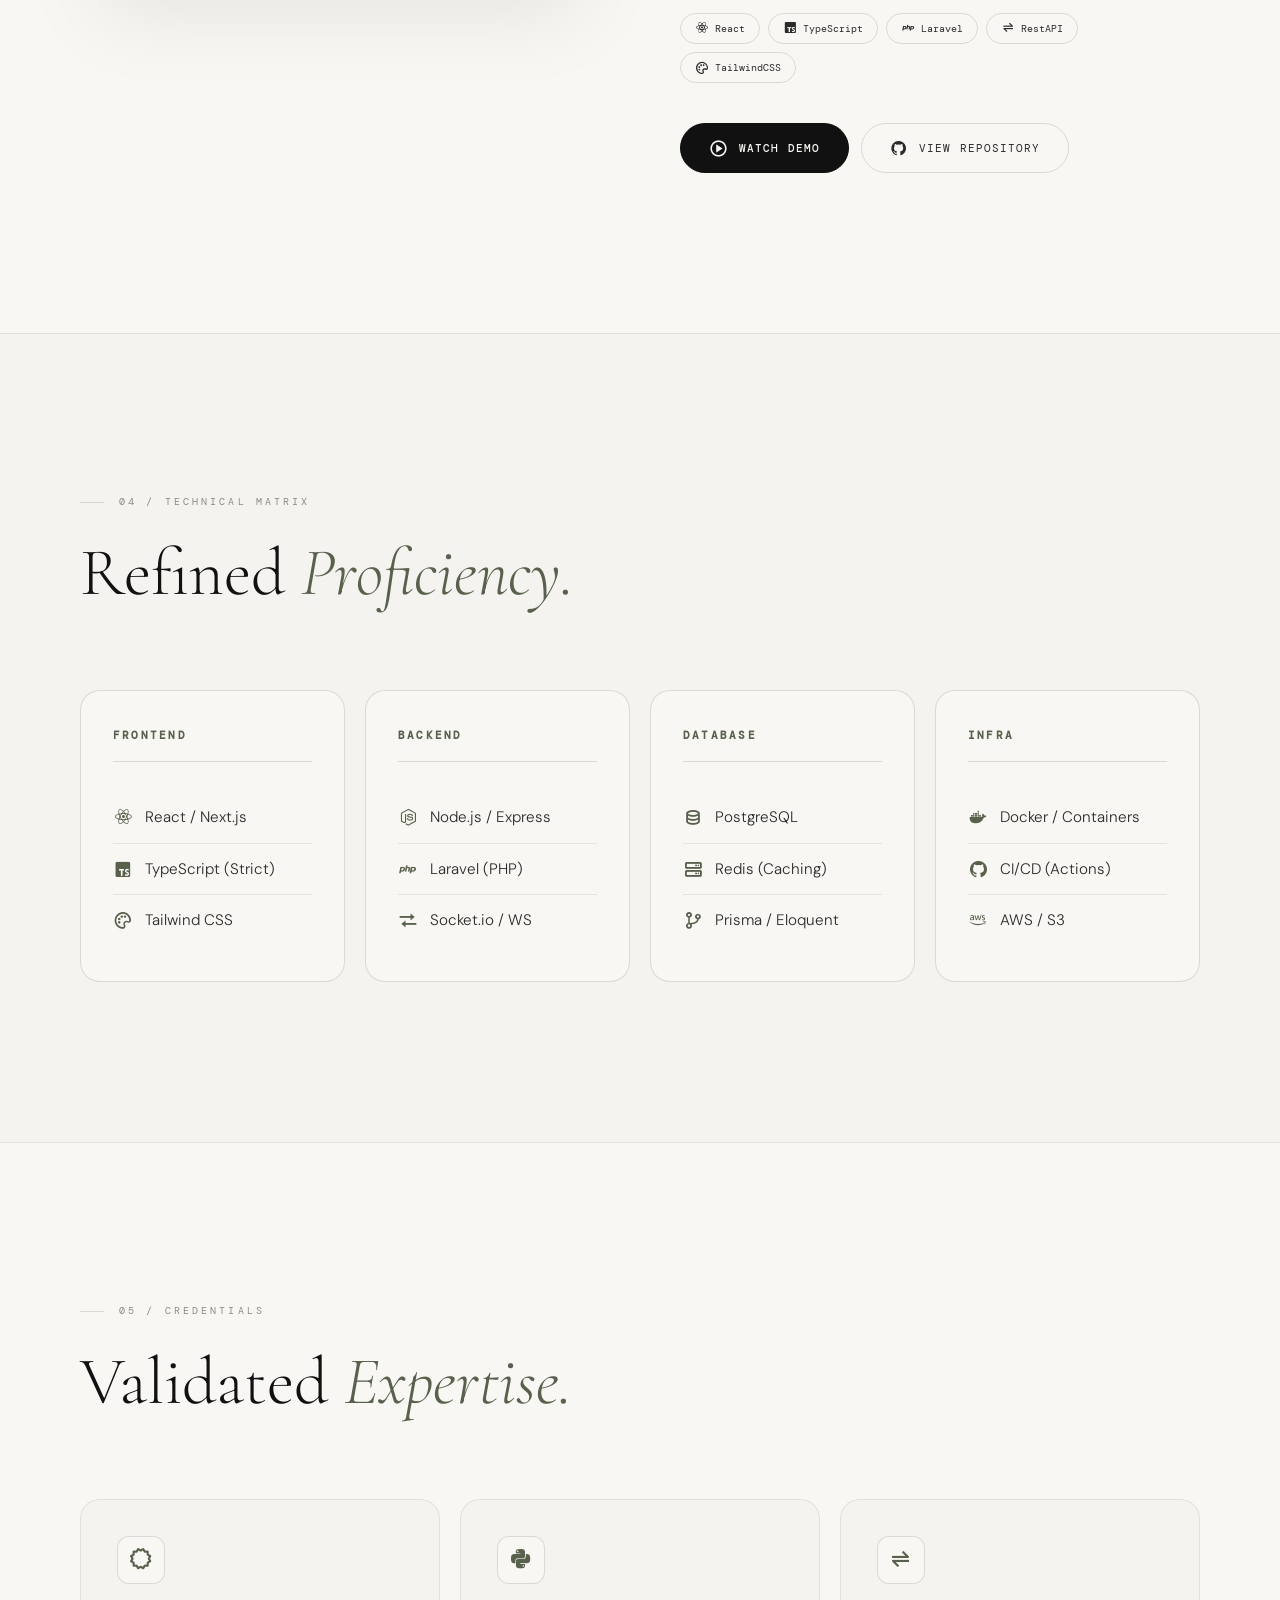
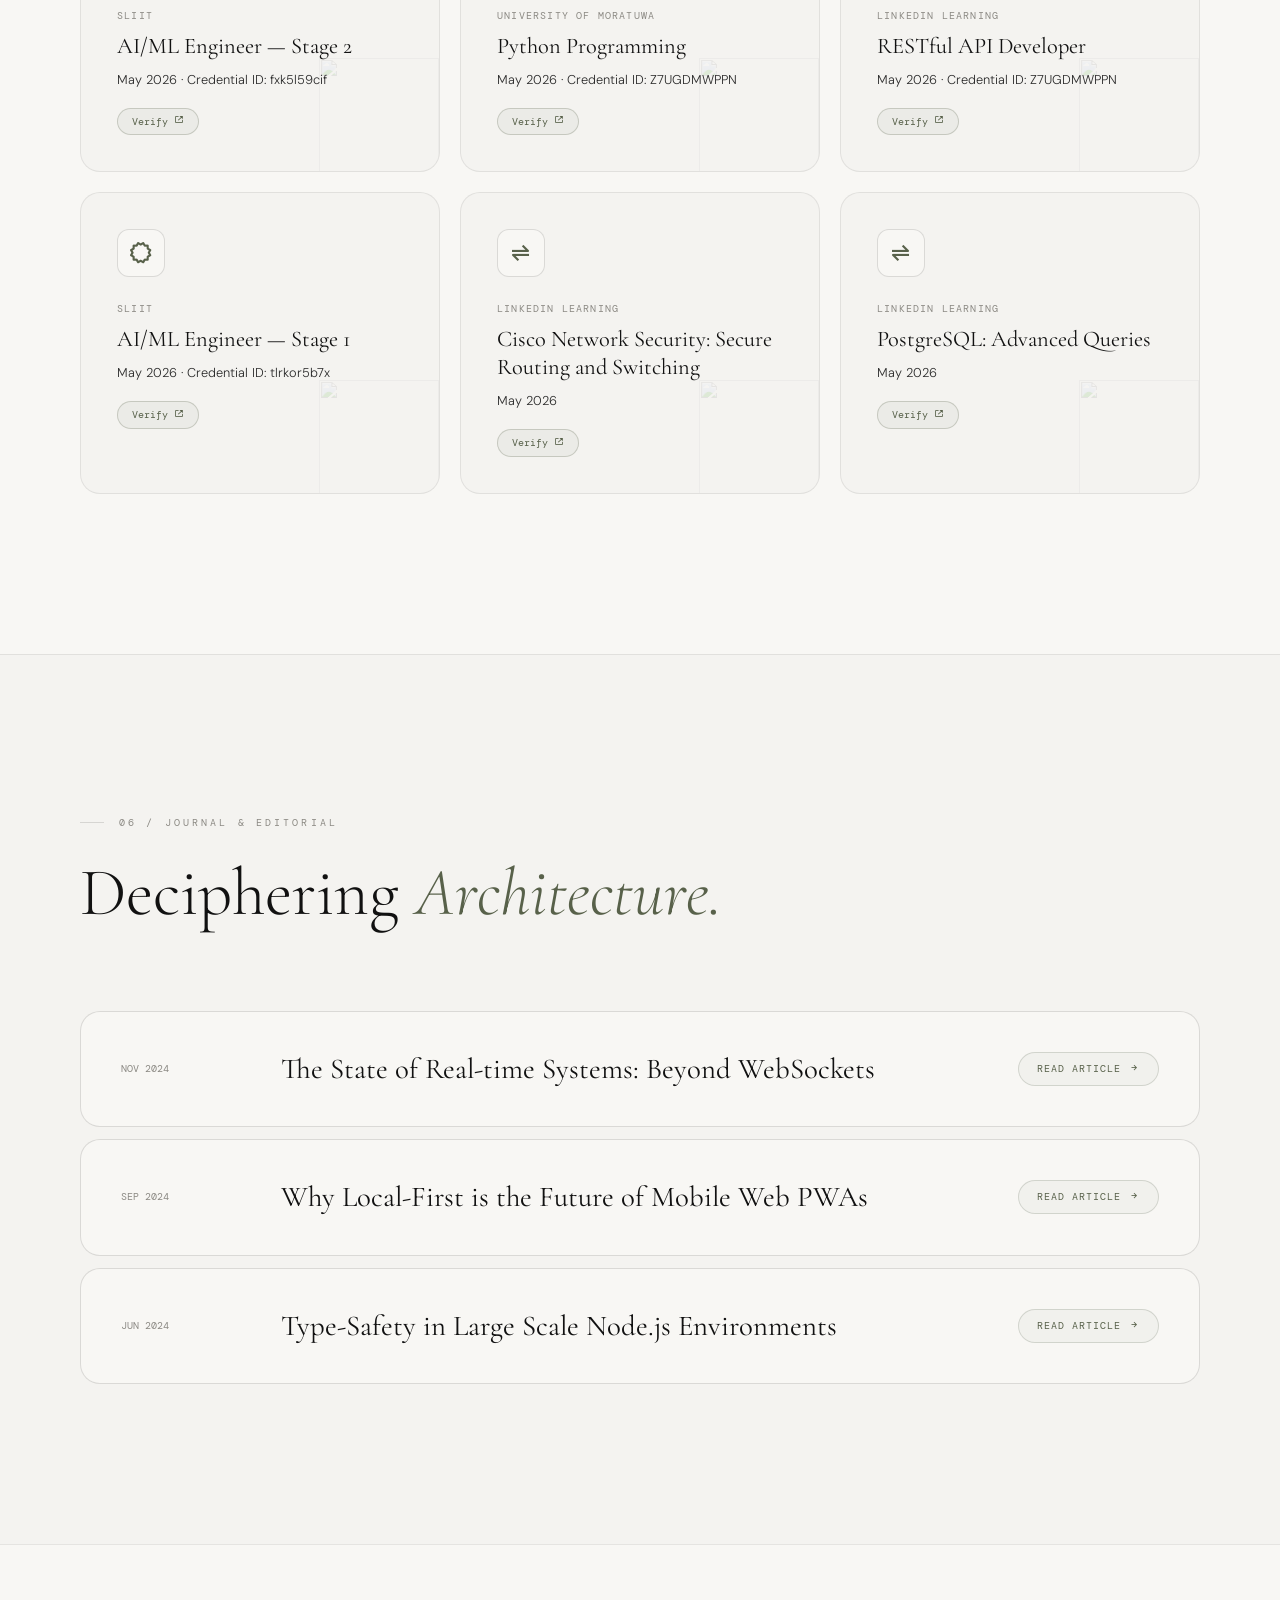
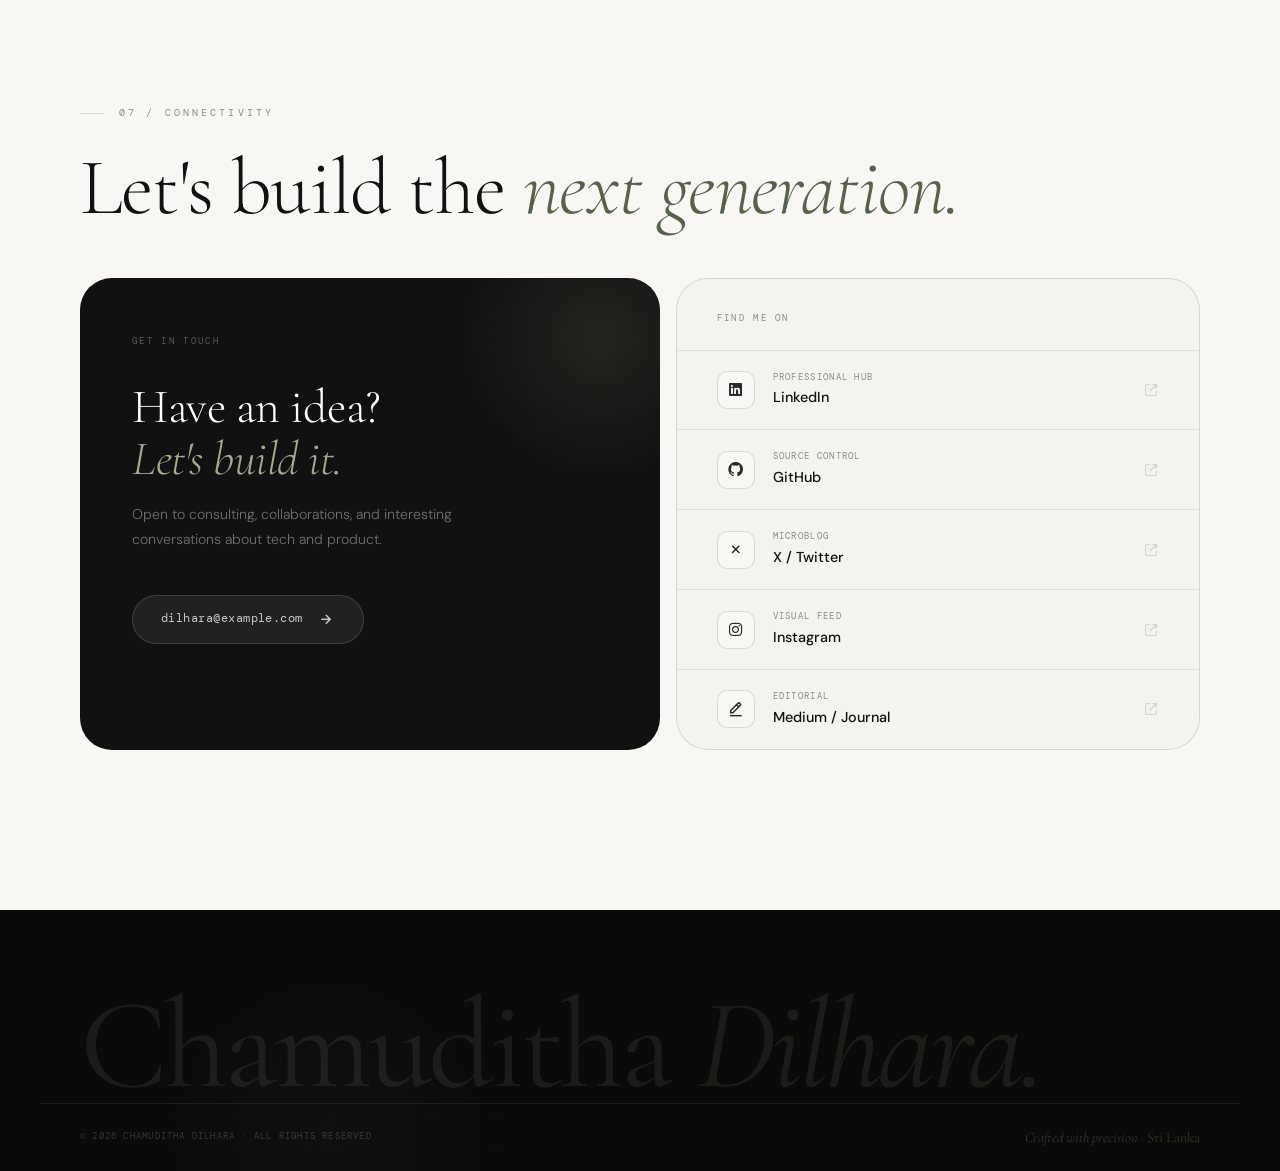
==== commit a6372a2c: "updat" ====
--- a/index.html
+++ b/index.html
@@ -1,3 +1,8 @@
+
+
+
+
+
 <!DOCTYPE html>
 <html lang="en">
 <head>
@@ -57,809 +62,588 @@
     a { color: inherit; text-decoration: none; transition: 0.3s var(--ease); }
     ::selection { background: var(--ink); color: var(--bg); }
 
-    @keyframes navEnter {
-      from { opacity: 0; transform: translateY(-8px); }
-      to   { opacity: 1; transform: translateY(0); }
-    }
-    @keyframes navItemFadeIn {
-      from { opacity: 0; transform: translateY(-6px); }
-      to   { opacity: 1; transform: translateY(0); }
-    }
-
-    nav {
-      position: fixed;
-      top: 0; left: 0; right: 0;
-      z-index: 1000;
-      animation: navEnter 0.18s var(--ease-out) both;
-    }
-
-    .nav-inner {
+    /* ─── NAV (unchanged) ─── */
+    @keyframes navEnter { from { opacity:0;transform:translateY(-8px); } to { opacity:1;transform:translateY(0); } }
+    @keyframes navItemFadeIn { from { opacity:0;transform:translateY(-6px); } to { opacity:1;transform:translateY(0); } }
+    nav { position:fixed;top:0;left:0;right:0;z-index:1000;animation:navEnter 0.18s var(--ease-out) both; }
+    .nav-inner { display:flex;align-items:center;justify-content:space-between;max-width:var(--max);margin:0 auto;height:var(--nav-h);padding:0 40px;transition:max-width .55s var(--ease),margin .55s var(--ease),height .55s var(--ease),padding .55s var(--ease),background .4s var(--ease),border-radius .55s var(--ease),box-shadow .4s var(--ease),border .4s var(--ease),border-color .4s var(--ease);position:relative; }
+    nav.scrolled .nav-inner { max-width:1100px;margin:12px auto;height:54px;padding:0 28px;background:rgba(250,249,246,0.86);backdrop-filter:blur(22px) saturate(200%) brightness(1.02);-webkit-backdrop-filter:blur(22px) saturate(200%) brightness(1.02);border-radius:100px;border:1px solid rgba(0,0,0,0.08);box-shadow:0 1px 0 rgba(255,255,255,0.72) inset,0 -1px 0 rgba(0,0,0,0.03) inset,0 6px 28px rgba(0,0,0,0.055),0 1px 4px rgba(0,0,0,0.04); }
+    nav.scrolled .nav-inner::before { content:'';position:absolute;top:0;left:18%;right:18%;height:1px;background:linear-gradient(90deg,transparent,rgba(88,97,74,0.28),transparent);border-radius:0 0 2px 2px;pointer-events:none;opacity:0;animation:accentLineIn 0.6s var(--ease) 0.15s forwards; }
+    @keyframes accentLineIn { to { opacity:1; } }
+    .nav-logo { font-family:var(--display);font-size:1.25rem;font-weight:500;letter-spacing:-.01em;position:relative;z-index:2;display:flex;align-items:center;gap:0;transition:all .4s var(--ease); }
+    .nav-logo em { color:var(--accent);font-style:italic; }
+    .nav-logo-pulse { width:4px;height:4px;border-radius:50%;background:var(--accent);margin-left:6px;flex-shrink:0;opacity:0;transform:scale(0);transition:all .4s var(--ease-spring); }
+    nav.scrolled .nav-logo-pulse { opacity:1;transform:scale(1);animation:logoPulse 2.5s ease infinite 0.5s; }
+    @keyframes logoPulse { 0%,100% { opacity:1; } 50% { opacity:.35;transform:scale(1.6); } }
+    .nav-logo-text { display:flex;flex-direction:column;line-height:1.15; }
+    .nav-logo-name { display:flex;align-items:center;gap:0;font-family:var(--display);font-size:1.3rem;font-weight:500;letter-spacing:-.01em; }
+    .nav-logo-sub { font-family:var(--mono);font-size:.58rem;letter-spacing:.18em;text-transform:uppercase;color:var(--ink-3);margin-top:1px;transition:color .3s var(--ease); }
+    .nav-logo:hover .nav-logo-sub { color:var(--accent); }
+    nav.scrolled .nav-logo-sub { display:none; }
+    .nav-links { display:flex;align-items:center;gap:0;list-style:none;position:absolute;left:50%;transform:translateX(-50%); }
+    .nav-links li { animation:navItemFadeIn .22s var(--ease-out) both; }
+    .nav-links li:nth-child(1) { animation-delay:.07s; } .nav-links li:nth-child(2) { animation-delay:.11s; } .nav-links li:nth-child(3) { animation-delay:.15s; } .nav-links li:nth-child(4) { animation-delay:.19s; } .nav-links li:nth-child(5) { animation-delay:.23s; }
+    .nav-links a { font-family:var(--mono);font-size:.68rem;text-transform:uppercase;letter-spacing:.14em;color:var(--ink-2);padding:8px 16px;border-radius:100px;display:flex;align-items:center;gap:6px;position:relative;overflow:visible;transition:color .28s var(--ease); }
+    .nav-links a:hover { color:var(--ink); } .nav-links a.active { color:var(--ink); }
+    .nav-links a::after { content:'';position:absolute;bottom:2px;left:50%;transform:translateX(-50%);width:0;height:1px;background:var(--accent);border-radius:2px;transition:width .35s var(--ease); }
+    .nav-links a:hover::after,.nav-links a.active::after { width:calc(100% - 28px); }
+    .nav-dot { width:3px;height:3px;border-radius:50%;background:var(--accent);flex-shrink:0;opacity:0;transform:scale(0);transition:opacity .3s var(--ease),transform .3s var(--ease-spring); }
+    .nav-links a.active .nav-dot { opacity:1;transform:scale(1); } .nav-links a:hover .nav-dot { opacity:.45;transform:scale(1); }
+    .nav-cta { display:inline-flex;align-items:center;gap:10px;padding:9px 20px;font-family:var(--mono);font-size:.68rem;letter-spacing:.1em;text-transform:uppercase;border:1px solid var(--border-2);border-radius:100px;color:var(--ink);background:transparent;transition:all .4s var(--ease);overflow:hidden;position:relative;z-index:2;animation:navItemFadeIn .22s var(--ease-out) .26s both; }
+    .nav-cta::before { content:'';position:absolute;inset:0;background:var(--ink);transform:translateX(-110%);transition:transform .45s var(--ease);border-radius:100px;z-index:0; }
+    .nav-cta:hover::before { transform:translateX(0); } .nav-cta:hover { border-color:var(--ink);box-shadow:0 6px 24px rgba(0,0,0,.1); }
+    .nav-cta-inner { position:relative;z-index:1;display:flex;align-items:center;gap:10px;transition:color .4s var(--ease); }
+    .nav-cta:hover .nav-cta-inner { color:var(--bg); }
+    .nav-avail { display:inline-flex;align-items:center;gap:5px;padding:2px 8px;border-radius:100px;background:rgba(34,197,94,.12);font-size:.56rem;letter-spacing:.08em;color:#16a34a;transition:background .4s,color .4s; }
+    .nav-cta:hover .nav-avail { background:rgba(255,255,255,.15);color:rgba(255,255,255,.7); }
+    .nav-avail-dot { width:4px;height:4px;border-radius:50%;background:#22c55e;flex-shrink:0;animation:availPulse 2s ease infinite; }
+    .nav-cta:hover .nav-avail-dot { background:rgba(255,255,255,.7);animation:none; }
+    @keyframes availPulse { 0%,100% { opacity:1; } 50% { opacity:.4; } }
+    .nav-burger { display:none;flex-direction:column;justify-content:center;gap:5px;width:40px;height:40px;padding:8px;border:1px solid var(--border-2);border-radius:10px;cursor:pointer;background:none;transition:all .3s var(--ease);z-index:2; }
+    .nav-burger:hover { background:var(--bg-2); }
+    .nav-burger span { display:block;height:1px;background:var(--ink);border-radius:1px;transform-origin:center;transition:all .4s var(--ease); }
+    .nav-burger span:nth-child(1) { width:100%; } .nav-burger span:nth-child(2) { width:75%; } .nav-burger span:nth-child(3) { width:55%; }
+    .nav-burger.open span:nth-child(1) { transform:translateY(6px) rotate(45deg);width:100%; } .nav-burger.open span:nth-child(2) { opacity:0;transform:scaleX(0); } .nav-burger.open span:nth-child(3) { transform:translateY(-6px) rotate(-45deg);width:100%; }
+    .nav-logo-avatar { width:30px;height:30px;border-radius:50%;object-fit:cover;border:1.5px solid var(--border-2);margin-right:10px;flex-shrink:0;transition:border-color .3s var(--ease),transform .4s var(--ease-spring),box-shadow .3s; }
+    .nav-logo:hover .nav-logo-avatar { border-color:var(--accent);transform:scale(1.08);box-shadow:0 0 0 3px rgba(88,97,74,0.15); }
+    nav.scrolled .nav-logo-avatar { width:26px;height:26px; }
+    .nav-drawer { position:fixed;inset:0;z-index:999;pointer-events:none; }
+    .nav-drawer-backdrop { position:absolute;inset:0;background:rgba(14,14,12,0);transition:background .5s var(--ease);pointer-events:none; }
+    .nav-drawer.open .nav-drawer-backdrop { background:rgba(14,14,12,0.35);pointer-events:all; }
+    .nav-drawer-panel { position:absolute;top:0;right:0;bottom:0;width:min(360px,90vw);background:var(--bg);border-left:1px solid var(--border);padding:100px 40px 60px;transform:translateX(105%);transition:transform .55s var(--ease);display:flex;flex-direction:column;gap:4px;pointer-events:all;box-shadow:-40px 0 80px rgba(0,0,0,.04);border-radius:24px 0 0 24px; }
+    .nav-drawer.open .nav-drawer-panel { transform:translateX(0); }
+    .nav-drawer-link { font-family:var(--display);font-size:clamp(1.7rem,5vw,2.2rem);font-weight:300;color:var(--ink-2);padding:10px 0;border-bottom:1px solid var(--border);display:flex;align-items:center;justify-content:space-between;opacity:0;transform:translateX(20px);transition:color .3s,padding-left .3s,opacity .4s var(--ease),transform .4s var(--ease); }
+    .nav-drawer.open .nav-drawer-link { opacity:1;transform:translateX(0); }
+    .nav-drawer.open .nav-drawer-link:nth-child(1) { transition-delay:.1s; } .nav-drawer.open .nav-drawer-link:nth-child(2) { transition-delay:.16s; } .nav-drawer.open .nav-drawer-link:nth-child(3) { transition-delay:.22s; } .nav-drawer.open .nav-drawer-link:nth-child(4) { transition-delay:.28s; } .nav-drawer.open .nav-drawer-link:nth-child(5) { transition-delay:.34s; }
+    .nav-drawer-link:hover { color:var(--accent);padding-left:8px; }
+    .nav-drawer-link i { font-size:1.2rem;opacity:.4;transition:opacity .3s,transform .3s var(--ease); }
+    .nav-drawer-link:hover i { opacity:1;transform:translateX(4px); }
+    .nav-drawer-footer { margin-top:auto;font-family:var(--mono);font-size:.62rem;color:var(--ink-3);letter-spacing:.15em;text-transform:uppercase; }
+
+    .scroll-track { position:fixed;left:32px;top:50%;transform:translateY(-50%);display:flex;flex-direction:column;align-items:center;gap:20px;z-index:100; }
+    .scroll-track-line { width:1px;height:80px;background:var(--border-2);position:relative;overflow:hidden; }
+    .scroll-track-fill { position:absolute;top:0;left:0;right:0;background:var(--accent);height:0%;transition:height .1s linear; }
+    .scroll-track-label { writing-mode:vertical-rl;text-orientation:mixed;font-family:var(--mono);font-size:.55rem;letter-spacing:.25em;text-transform:uppercase;color:var(--ink-3); }
+    @media (max-width:1100px) { .scroll-track { display:none; } }
+    .progress-bar { position:fixed;top:0;left:0;height:2px;background:var(--accent);z-index:2000;width:0%;transition:width .1s linear; }
+
+    .reveal { opacity:0;transform:translateY(40px);transition:opacity .9s var(--ease),transform .9s var(--ease); }
+    .reveal.active { opacity:1;transform:translateY(0); }
+    .reveal-delay-1 { transition-delay:.1s; } .reveal-delay-2 { transition-delay:.2s; } .reveal-delay-3 { transition-delay:.3s; } .reveal-delay-4 { transition-delay:.4s; }
+    .reveal-left { opacity:0;transform:translateX(-40px);transition:opacity .9s var(--ease),transform .9s var(--ease); }
+    .reveal-left.active { opacity:1;transform:translateX(0); }
+    .reveal-right { opacity:0;transform:translateX(40px);transition:opacity .9s var(--ease),transform .9s var(--ease); }
+    .reveal-right.active { opacity:1;transform:translateX(0); }
+    .reveal-scale { opacity:0;transform:scale(0.94);transition:opacity .9s var(--ease),transform .9s var(--ease); }
+    .reveal-scale.active { opacity:1;transform:scale(1); }
+
+    /* HERO */
+    #hero { min-height:100vh;display:flex;align-items:center;justify-content:center;text-align:center;position:relative;background:var(--bg);padding:100px 20px 80px;overflow:hidden; }
+    #hero::before { content:'';position:absolute;inset:0;z-index:0;background-image:radial-gradient(rgba(0,0,0,0.085) 1px,transparent 1px);background-size:30px 30px;-webkit-mask-image:radial-gradient(ellipse 80% 80% at 50% 50%,black 30%,transparent 100%);mask-image:radial-gradient(ellipse 80% 80% at 50% 50%,black 30%,transparent 100%); }
+    #hero::after { content:'';position:absolute;z-index:0;width:600px;height:600px;background:radial-gradient(circle,rgba(88,97,74,0.08) 0%,transparent 70%);top:50%;left:50%;transform:translate(-50%,-50%);pointer-events:none; }
+    .hero-centered-content { max-width:900px;z-index:1;position:relative; }
+    .hero-badge { display:inline-flex;align-items:center;gap:10px;font-family:var(--mono);font-size:.62rem;letter-spacing:.2em;text-transform:uppercase;color:var(--ink-2);padding:8px 18px;border:1px solid var(--border-2);border-radius:var(--radius-pill);margin-bottom:40px;background:rgba(250,250,248,0.85);backdrop-filter:blur(8px);animation:fadeDown .8s var(--ease) .2s both; }
+    .hero-badge-dot { width:5px;height:5px;border-radius:50%;background:var(--accent);animation:pulse-badge 2s ease infinite; }
+    @keyframes pulse-badge { 0%,100% { opacity:1;transform:scale(1); } 50% { opacity:.5;transform:scale(1.5); } }
+    @keyframes fadeDown { from { opacity:0;transform:translateY(-12px); } to { opacity:1;transform:translateY(0); } }
+    .hero-h1 { font-family:var(--display);font-size:clamp(2.6rem,7vw,6.5rem);font-weight:300;line-height:1.08;color:var(--ink);margin-bottom:32px;letter-spacing:-.02em;animation:heroTitle 1s var(--ease) .4s both; }
+    .hero-h1 em { display:block;font-style:italic;color:var(--accent);font-weight:400;position:relative; }
+    .hero-h1 em::after { content:'';position:absolute;bottom:4px;left:50%;transform:translateX(-50%);width:0;height:1.5px;background:var(--accent);animation:lineGrow 1s var(--ease) 1.2s both; }
+    @keyframes lineGrow { from { width:0; } to { width:60%; } }
+    @keyframes heroTitle { from { opacity:0;transform:translateY(20px); } to { opacity:1;transform:translateY(0); } }
+    .hero-p-centered { font-family:var(--body);font-size:clamp(.95rem,2vw,1.05rem);color:var(--ink-2);max-width:600px;margin:0 auto 48px;line-height:1.75;font-weight:300;animation:fadeUp 1s var(--ease) .6s both; }
+    @keyframes fadeUp { from { opacity:0;transform:translateY(16px); } to { opacity:1;transform:translateY(0); } }
+    .hero-btns { display:flex;gap:14px;justify-content:center;flex-wrap:wrap;animation:fadeUp 1s var(--ease) .8s both; }
+    .btn-hero-main { background:var(--ink);color:var(--bg);padding:17px 36px;border-radius:var(--radius-pill);border:1px solid var(--ink);font-family:var(--body);font-size:.78rem;text-transform:uppercase;letter-spacing:.15em;display:inline-flex;align-items:center;gap:12px;font-weight:500;transition:.4s var(--ease);position:relative;overflow:hidden; }
+    .btn-hero-main::before { content:'';position:absolute;inset:0;background:var(--accent);border-radius:var(--radius-pill);transform:translateX(-100%);transition:transform .5s var(--ease); }
+    .btn-hero-main span,.btn-hero-main i { position:relative;z-index:1; }
+    .btn-hero-main:hover::before { transform:translateX(0); }
+    .btn-hero-main:hover { transform:translateY(-3px);box-shadow:0 15px 40px rgba(0,0,0,.12);border-color:var(--accent); }
+    .btn-hero-main i { transition:transform .4s var(--ease); } .btn-hero-main:hover i { transform:translateX(5px); }
+    .btn-hero-outline { background:transparent;color:var(--ink);padding:17px 36px;border-radius:var(--radius-pill);border:1px solid var(--border-2);font-family:var(--body);font-size:.78rem;text-transform:uppercase;letter-spacing:.15em;font-weight:500;transition:.4s var(--ease); }
+    .btn-hero-outline:hover { background:var(--bg-2);border-color:var(--ink);transform:translateY(-3px); }
+    .hero-scroll { position:absolute;bottom:40px;left:50%;transform:translateX(-50%);display:flex;flex-direction:column;align-items:center;gap:10px;z-index:2;animation:fadeUp 1s var(--ease) 1.4s both; }
+    .hero-scroll-text { font-family:var(--mono);font-size:.58rem;letter-spacing:.25em;text-transform:uppercase;color:var(--ink-3); }
+    .hero-scroll-line { width:1px;height:40px;background:linear-gradient(to bottom,var(--ink-3),transparent);animation:scrollLine 1.8s var(--ease) infinite; }
+    @keyframes scrollLine { 0% { transform:scaleY(0);transform-origin:top; } 50% { transform:scaleY(1);transform-origin:top; } 50.001% { transform:scaleY(1);transform-origin:bottom; } 100% { transform:scaleY(0);transform-origin:bottom; } }
+
+    /* MARQUEE */
+    .marquee-strip { border-top:1px solid var(--border);border-bottom:1px solid var(--border);background:var(--bg-2);padding:18px 0;overflow:hidden; }
+    .marquee-track { display:flex;gap:60px;width:max-content;animation:marqueeSroll 30s linear infinite; }
+    .marquee-strip:hover .marquee-track { animation-play-state:paused; }
+    @keyframes marqueeSroll { from { transform:translateX(0); } to { transform:translateX(-50%); } }
+    .marquee-item { display:flex;align-items:center;gap:12px;white-space:nowrap;font-family:var(--mono);font-size:.62rem;letter-spacing:.18em;text-transform:uppercase;color:var(--ink-3);flex-shrink:0; }
+    .marquee-item strong { color:var(--ink-2);font-weight:400; } .marquee-sep { color:var(--accent);font-size:.8rem; } .marquee-item i { font-size:1rem;color:var(--accent); }
+
+    /* EYEBROW + SECTION TITLE */
+    .eyebrow { font-family:var(--mono);font-size:.65rem;text-transform:uppercase;letter-spacing:.3em;color:var(--ink-3);display:flex;align-items:center;gap:15px;margin-bottom:var(--space-sm); }
+    .eyebrow::before { content:"";width:24px;height:1px;background:var(--border-2); }
+    .section-title { font-family:var(--display);font-size:clamp(2rem,5.5vw,4.2rem);line-height:1.12;font-weight:300;margin-bottom:var(--space-md); }
+    .section-title em { font-style:italic;color:var(--accent); }
+    .btn { display:inline-flex;align-items:center;gap:12px;padding:16px 34px;border-radius:var(--radius-pill);font-size:.82rem;font-weight:500;letter-spacing:.04em;transition:.4s var(--ease); }
+    .btn-dark { background:var(--ink);color:var(--bg);border:1px solid var(--ink); } .btn-dark:hover { transform:translateY(-4px);box-shadow:0 15px 30px rgba(0,0,0,.1);background:var(--accent);border-color:var(--accent); }
+    .btn-ghost { border:1px solid var(--border-2);color:var(--ink); } .btn-ghost:hover { border-color:var(--ink);background:var(--bg-2); }
+
+    /* PHILOSOPHY */
+    #philosophy { padding:var(--space-xl) 0;border-top:1px solid var(--border); }
+    .phil-grid { display:grid;grid-template-columns:repeat(3,1fr);gap:20px; }
+    .phil-card { background:var(--bg);padding:50px;border:1px solid var(--border-2);border-radius:var(--radius-card);transition:.5s var(--ease);position:relative;overflow:hidden; }
+    .phil-card::before { content:'';position:absolute;bottom:0;left:0;height:2.5px;width:0;background:var(--accent);border-radius:0 0 var(--radius-card) var(--radius-card);transition:width .5s var(--ease); }
+    .phil-card:hover { background:var(--bg-2);box-shadow:0 16px 48px rgba(0,0,0,.06);transform:translateY(-4px);border-color:transparent; }
+    .phil-card:hover::before { width:100%; }
+    .phil-card i { font-size:2.2rem;color:var(--accent);margin-bottom:30px;display:block;transition:transform .4s var(--ease-spring); }
+    .phil-card:hover i { transform:translateY(-6px) scale(1.1); }
+    .phil-h3 { font-family:var(--display);font-size:clamp(1.5rem,2.5vw,1.8rem);font-weight:400;margin-bottom:15px; }
+    .phil-p { font-size:clamp(.88rem,1.5vw,.95rem);color:var(--ink-2);font-weight:300;line-height:1.75; }
+    .phil-num { position:absolute;top:20px;right:24px;font-family:var(--mono);font-size:.55rem;color:var(--border-2);letter-spacing:.1em; }
+
+    /* ABOUT */
+    #about { padding:var(--space-xl) 0;background:var(--bg-2);border-top:1px solid var(--border); }
+    .about-grid { display:grid;grid-template-columns:1fr 1fr;gap:var(--space-lg); }
+    .about-text { font-size:clamp(.95rem,1.8vw,1.1rem);color:var(--ink-2);font-weight:300; }
+    .about-text p { margin-bottom:1.5rem;line-height:1.85; }
+    .about-text p strong { color:var(--ink);font-weight:500; }
+    .edu-timeline { border-left:1px solid var(--border-2);padding-left:40px; }
+    .edu-item { position:relative;margin-bottom:48px; }
+    .edu-item::before { content:"";position:absolute;left:-44.5px;top:10px;width:8px;height:8px;border-radius:50%;background:var(--accent);border:4px solid var(--bg-2);transition:transform .3s var(--ease-spring),box-shadow .3s; }
+    .edu-item:hover::before { transform:scale(1.5);box-shadow:0 0 0 4px rgba(88,97,74,0.15); }
+    .edu-year { font-family:var(--mono);font-size:.7rem;color:var(--accent);margin-bottom:8px; }
+    .edu-degree { font-family:var(--display);font-size:clamp(1.5rem,2.8vw,1.8rem);font-weight:400;line-height:1.2;margin-bottom:5px;transition:color .3s; }
+    .edu-item:hover .edu-degree { color:var(--accent); }
+    .edu-school { font-size:.88rem;color:var(--ink-3);text-transform:uppercase;letter-spacing:.1em; }
+    .edu-logo { display:block;margin-top:18px;height:90px;width:auto;max-width:320px;object-fit:contain;opacity:.7;filter:grayscale(.2);transition:opacity .35s var(--ease),filter .35s var(--ease),transform .35s var(--ease-spring); }
+    .edu-item:hover .edu-logo { opacity:1;filter:grayscale(0);transform:translateY(-2px); }
+
+    /* PROJECTS */
+    #projects { padding:var(--space-xl) 0; }
+    .project-list { display:flex;flex-direction:column;gap:var(--space-xl); }
+    .project-card { display:grid;grid-template-columns:1fr 1fr;gap:var(--space-lg);align-items:start; }
+    .project-card:nth-child(even) { direction:rtl; }
+    .project-card:nth-child(even) .project-info { direction:ltr; }
+    .project-visual { position:sticky;top:120px; }
+    .mockup { background:var(--bg-2);border:1px solid var(--border-2);border-radius:var(--radius-card);aspect-ratio:16/11;overflow:hidden;position:relative;box-shadow:0 40px 80px -20px rgba(0,0,0,.08);transition:box-shadow .5s var(--ease),transform .5s var(--ease); }
+    .mockup:hover { box-shadow:0 60px 100px -20px rgba(0,0,0,.12);transform:translateY(-4px); }
+    .mockup-header { height:32px;background:rgba(0,0,0,.02);border-bottom:1px solid var(--border);display:flex;align-items:center;padding:0 15px;gap:6px;position:relative;z-index:2;flex-shrink:0; }
+    .mockup-dot { width:9px;height:9px;border-radius:50%;flex-shrink:0; }
+    .mockup-dot:nth-child(1) { background:#FF5F57; } .mockup-dot:nth-child(2) { background:#FEBC2E; } .mockup-dot:nth-child(3) { background:#28C840; }
+    .mockup-img-wrap { position:absolute;inset:0;top:32px;overflow:hidden; }
+    .mockup-img-wrap img { width:100%;height:100%;object-fit:cover;object-position:center top;display:block;transition:transform .8s var(--ease),filter .5s var(--ease);filter:saturate(.9) brightness(.97); }
+    .mockup:hover .mockup-img-wrap img { transform:scale(1.04);filter:saturate(1.05) brightness(1); }
+    .mockup-img-wrap::after { content:'';position:absolute;bottom:0;left:0;right:0;height:40%;background:linear-gradient(to top,rgba(14,14,12,.18),transparent);pointer-events:none; }
+    .mockup-img-label { position:absolute;bottom:16px;left:16px;font-family:var(--mono);font-size:.58rem;letter-spacing:.18em;text-transform:uppercase;color:rgba(255,255,255,.85);background:rgba(14,14,12,.45);backdrop-filter:blur(8px);-webkit-backdrop-filter:blur(8px);border:1px solid rgba(255,255,255,.12);padding:5px 12px;border-radius:100px;z-index:3;pointer-events:none; }
+    .project-num { font-family:var(--mono);font-size:.68rem;color:var(--accent);margin-bottom:1rem;display:block; }
+    .project-h3 { font-family:var(--display);font-size:clamp(2rem,4vw,2.8rem);font-weight:400;margin-bottom:1.5rem;line-height:1.1; }
+    .project-h3 em { font-style:italic;color:var(--accent); }
+    .project-p { font-size:clamp(.92rem,1.6vw,1.05rem);color:var(--ink-2);font-weight:300;margin-bottom:2rem;line-height:1.8; }
+    .project-specs { display:grid;grid-template-columns:1fr 1fr;gap:30px;margin-bottom:2.5rem;padding:30px 0;border-top:1px solid var(--border);border-bottom:1px solid var(--border); }
+    .spec-h4 { font-family:var(--mono);font-size:.6rem;text-transform:uppercase;color:var(--ink-3);margin-bottom:8px; }
+    .spec-p { font-size:.9rem;color:var(--ink-2); }
+    .tag-group { display:flex;flex-wrap:wrap;gap:8px;margin-bottom:2.5rem; }
+    .tag { font-family:var(--mono);font-size:.6rem;padding:7px 14px;border:1px solid var(--border-2);border-radius:var(--radius-pill);color:var(--ink-2);transition:.3s var(--ease);display:inline-flex;align-items:center;gap:6px; }
+    .tag i { font-size:.9rem;flex-shrink:0; } .tag:hover { border-color:var(--accent);color:var(--accent);background:rgba(88,97,74,.06); }
+    .project-cta { display:flex;align-items:center;gap:12px; }
+    .btn-cta-primary { display:inline-flex;align-items:center;gap:10px;height:50px;padding:0 28px;border-radius:var(--radius-pill);background:var(--ink);color:var(--bg);border:1.5px solid var(--ink);font-family:var(--mono);font-size:.68rem;font-weight:500;letter-spacing:.1em;text-transform:uppercase;white-space:nowrap;cursor:pointer;transition:transform .3s var(--ease),box-shadow .3s var(--ease),background .3s var(--ease),border-color .3s var(--ease); }
+    .btn-cta-primary i { font-size:1.2rem;flex-shrink:0;transition:transform .3s var(--ease-spring); }
+    .btn-cta-primary:hover { transform:translateY(-3px);box-shadow:0 12px 32px rgba(14,14,12,.18),0 3px 8px rgba(14,14,12,.1);background:#1c1c1a;border-color:#1c1c1a;color:var(--bg); }
+    .btn-cta-primary:hover i { transform:scale(1.2); }
+    .btn-cta-primary:active { transform:translateY(-1px);box-shadow:0 5px 14px rgba(14,14,12,.12); }
+    .btn-cta-secondary { display:inline-flex;align-items:center;gap:10px;height:50px;padding:0 28px;border-radius:var(--radius-pill);background:transparent;color:var(--ink-2);border:1.5px solid var(--border-2);font-family:var(--mono);font-size:.68rem;font-weight:400;letter-spacing:.1em;text-transform:uppercase;white-space:nowrap;cursor:pointer;transition:transform .3s var(--ease),box-shadow .3s var(--ease),background .3s var(--ease),border-color .3s var(--ease),color .3s var(--ease); }
+    .btn-cta-secondary i { font-size:1.1rem;flex-shrink:0;transition:transform .3s var(--ease); }
+    .btn-cta-secondary:hover { background:var(--bg-2);border-color:var(--ink);color:var(--ink);transform:translateY(-3px);box-shadow:0 8px 24px rgba(14,14,12,.07); }
+    .btn-cta-secondary:hover i { transform:translateY(-1px); }
+
+    /* MATRIX */
+    #matrix { padding:var(--space-xl) 0;background:var(--bg-2);border-top:1px solid var(--border); }
+    .matrix-grid { display:grid;grid-template-columns:repeat(4,1fr);gap:20px; }
+    .matrix-col { background:var(--bg);border:1px solid var(--border-2);border-radius:var(--radius-card);padding:36px 32px;transition:.4s var(--ease); }
+    .matrix-col:hover { transform:translateY(-3px);box-shadow:0 12px 32px rgba(0,0,0,.06);border-color:rgba(88,97,74,.2); }
+    .matrix-col h4 { font-family:var(--mono);font-size:.7rem;color:var(--accent);text-transform:uppercase;letter-spacing:.2em;margin-bottom:30px;padding-bottom:16px;border-bottom:1px solid var(--border-2); }
+    .matrix-list { list-style:none; }
+    .matrix-list li { display:flex;align-items:center;gap:12px;padding:13px 0;border-bottom:1px solid var(--border);font-size:clamp(.88rem,1.4vw,.95rem);color:var(--ink-2);font-weight:300;transition:.3s var(--ease); }
+    .matrix-list li:last-child { border-bottom:none; } .matrix-list li:hover { color:var(--ink);padding-left:4px; }
+    .matrix-list li .stack-icon { font-size:1.25rem;color:var(--accent);flex-shrink:0;transition:transform .3s var(--ease-spring); }
+    .matrix-list li:hover .stack-icon { transform:scale(1.2) rotate(-5deg); }
+    .matrix-list li .stack-label { display:flex;flex-direction:column;gap:1px; }
+    .matrix-list li .stack-sub { font-family:var(--mono);font-size:.5rem;color:var(--ink-3);text-transform:uppercase;letter-spacing:.12em; }
+
+    /* CREDENTIALS */
+    #credentials { padding:var(--space-xl) 0;border-top:1px solid var(--border); }
+    .cert-grid { display:grid;grid-template-columns:repeat(3,1fr);gap:20px; }
+    .cert-card { display:flex;flex-direction:column;gap:24px;padding:36px;background:var(--bg-2);border:1px solid var(--border);border-radius:var(--radius-card);transition:.4s var(--ease);position:relative;overflow:hidden; }
+    .cert-card .cert-watermark { position:absolute;bottom:-7px;right:0;width:120px;height:120px;opacity:.14;transition:opacity .5s var(--ease),transform .5s var(--ease);pointer-events:none;user-select:none;object-fit:contain; }
+    .cert-card:hover .cert-watermark { opacity:.18;transform:scale(1.06) translate(-4px,-4px); }
+    .cert-card::after { content:'';position:absolute;inset:0;background:linear-gradient(135deg,rgba(88,97,74,.04) 0%,transparent 60%);border-radius:var(--radius-card);opacity:0;transition:opacity .4s; }
+    .cert-card:hover { background:var(--bg);border-color:var(--accent);transform:translateY(-5px);box-shadow:0 20px 60px rgba(0,0,0,.06); }
+    .cert-card:hover::after { opacity:1; }
+    .cert-badge { flex-shrink:0;width:48px;height:48px;background:var(--bg);border:1px solid var(--border-2);border-radius:var(--radius-sm);display:flex;align-items:center;justify-content:center;color:var(--accent);transition:.4s var(--ease-spring);z-index:1; }
+    .cert-card:hover .cert-badge { transform:rotate(-8deg) scale(1.1);border-color:var(--accent); }
+    .cert-badge i { font-size:1.6rem; }
+    .cert-content { z-index:1;position:relative;flex:1; }
+    .cert-org { font-family:var(--mono);font-size:.62rem;text-transform:uppercase;color:var(--ink-3);display:block;margin-bottom:8px;letter-spacing:.12em; }
+    .cert-name { font-family:var(--display);font-size:clamp(1.2rem,2.2vw,1.4rem);font-weight:400;margin-bottom:10px;line-height:1.25; }
+    .cert-meta { font-size:.8rem;color:var(--ink-2);margin-bottom:16px;font-weight:300; }
+    .cert-link { font-family:var(--mono);font-size:.62rem;color:var(--accent);display:inline-flex;align-items:center;gap:6px;padding:5px 14px;border:1px solid rgba(88,97,74,.25);border-radius:var(--radius-pill);background:rgba(88,97,74,.05);transition:all .3s var(--ease);width:fit-content; }
+    .cert-link:hover { background:var(--accent);color:var(--bg);border-color:var(--accent);gap:10px; }
+
+    /* WRITING */
+    #writing { padding:var(--space-xl) 0;background:var(--bg-2);border-top:1px solid var(--border); }
+    .writing-list { display:flex;flex-direction:column;gap:12px; }
+    .writing-item { background:var(--bg);padding:40px;display:grid;grid-template-columns:120px 1fr auto;gap:40px;align-items:center;border:1px solid var(--border-2);border-radius:var(--radius-card);transition:.4s var(--ease);position:relative;overflow:hidden; }
+    .writing-item::before { content:'';position:absolute;left:0;top:0;bottom:0;width:3px;background:var(--accent);border-radius:var(--radius-card) 0 0 var(--radius-card);transform:scaleY(0);transition:transform .4s var(--ease);transform-origin:bottom; }
+    .writing-item:hover { background:var(--bg-2);border-color:rgba(88,97,74,.3);transform:translateX(4px);box-shadow:0 12px 40px rgba(0,0,0,.06); }
+    .writing-item:hover::before { transform:scaleY(1); }
+    .article-date { font-family:var(--mono);font-size:.62rem;color:var(--ink-3); }
+    .article-title { font-family:var(--display);font-size:clamp(1.25rem,2.8vw,1.8rem);font-weight:400;color:var(--ink);line-height:1.2;transition:color .3s; }
+    .writing-item:hover .article-title { color:var(--accent); }
+    .article-link { font-family:var(--mono);font-size:.62rem;color:var(--accent);text-transform:uppercase;letter-spacing:.1em;display:inline-flex;align-items:center;gap:8px;padding:8px 18px;border:1px solid rgba(88,97,74,.2);border-radius:var(--radius-pill);background:rgba(88,97,74,.04);white-space:nowrap;transition:all .3s var(--ease); }
+    .writing-item:hover .article-link { background:var(--accent);color:var(--bg);border-color:var(--accent);gap:14px; }
+
+    /* CONTACT */
+    #contact { padding:var(--space-xl) 0;border-top:1px solid var(--border);background:var(--bg); }
+    .contact-header { margin-bottom:48px; }
+    .contact-headline { font-family:var(--display);font-size:clamp(2.4rem,6.5vw,5rem);font-weight:300;line-height:1.05;letter-spacing:-.01em;color:var(--ink); }
+    .contact-headline em { font-style:italic;color:var(--accent); }
+    .contact-new-layout { display:grid;grid-template-columns:1.05fr 0.95fr;gap:16px;align-items:stretch; }
+    .contact-dark-card { background:var(--ink);border-radius:var(--radius-lg);padding:56px 52px;display:flex;flex-direction:column;position:relative;overflow:hidden;min-height:420px; }
+    .contact-dark-card::before { content:'';position:absolute;top:-80px;right:-80px;width:280px;height:280px;border-radius:50%;background:radial-gradient(circle,rgba(88,97,74,.25) 0%,transparent 70%);pointer-events:none; }
+    .contact-dark-sublabel { font-family:var(--mono);font-size:.58rem;text-transform:uppercase;letter-spacing:.25em;color:rgba(255,255,255,.3);margin-bottom:32px; }
+    .contact-dark-headline { font-family:var(--display);font-size:clamp(2rem,4.5vw,3rem);font-weight:300;line-height:1.1;color:#fff;margin-bottom:16px;letter-spacing:-.01em; }
+    .contact-dark-headline em { font-style:italic;color:#a0ab8a; }
+    .contact-dark-sub { font-size:.88rem;color:rgba(255,255,255,.4);font-weight:300;line-height:1.75;margin-bottom:44px;max-width:340px; }
+    .contact-email-btn { display:inline-flex;align-items:center;gap:14px;background:rgba(255,255,255,.07);border:1px solid rgba(255,255,255,.13);border-radius:var(--radius-pill);padding:14px 28px;font-family:var(--mono);font-size:.72rem;color:rgba(255,255,255,.75);letter-spacing:.04em;text-decoration:none;width:fit-content;transition:all .35s var(--ease); }
+    .contact-email-btn:hover { background:rgba(255,255,255,.13);border-color:rgba(255,255,255,.26);color:#fff;gap:20px; }
+    .contact-email-btn i { font-size:1.1rem;transition:transform .35s var(--ease); } .contact-email-btn:hover i { transform:translateX(4px); }
+    .contact-avail-row { margin-top:auto;padding-top:40px;display:flex;align-items:center;gap:10px;font-family:var(--mono);font-size:.6rem;letter-spacing:.1em;color:#6aaa6a; }
+    .contact-pulse { width:7px;height:7px;border-radius:50%;background:#4caf6e;position:relative;flex-shrink:0; }
+    .contact-pulse::after { content:'';position:absolute;inset:0;border-radius:50%;background:#4caf6e;animation:contactRing 1.9s ease-out infinite; }
+    @keyframes contactRing { 0% { transform:scale(.7);opacity:.8; } 80%,100% { transform:scale(2.8);opacity:0; } }
+    .contact-links-panel { background:var(--bg-2);border:1px solid var(--border-2);border-radius:var(--radius-lg);display:flex;flex-direction:column;overflow:hidden; }
+    .contact-links-header { font-family:var(--mono);font-size:.58rem;text-transform:uppercase;letter-spacing:.25em;color:var(--ink-3);padding:32px 40px 24px;border-bottom:1px solid var(--border); }
+    .contact-link-row { display:flex;align-items:center;justify-content:space-between;padding:20px 40px;border-bottom:1px solid var(--border);text-decoration:none;color:var(--ink-2);transition:all .32s var(--ease);position:relative;overflow:hidden; }
+    .contact-link-row:last-child { border-bottom:none; }
+    .contact-link-row::before { content:'';position:absolute;left:0;top:0;bottom:0;width:0;background:var(--accent);opacity:.06;transition:width .4s var(--ease); }
+    .contact-link-row:hover { color:var(--ink);padding-left:48px; } .contact-link-row:hover::before { width:100%; }
+    .contact-link-left { display:flex;align-items:center;gap:18px;position:relative;z-index:1; }
+    .contact-link-icon { width:38px;height:38px;border-radius:10px;background:var(--bg);border:1px solid var(--border-2);display:flex;align-items:center;justify-content:center;font-size:1.1rem;color:var(--ink-2);flex-shrink:0;transition:all .32s var(--ease); }
+    .contact-link-row:hover .contact-link-icon { border-color:var(--accent);color:var(--accent);background:rgba(88,97,74,.07); }
+    .contact-link-meta { display:flex;flex-direction:column;gap:2px; }
+    .contact-link-sublabel { font-family:var(--mono);font-size:.54rem;text-transform:uppercase;letter-spacing:.15em;color:var(--ink-3);transition:color .3s; }
+    .contact-link-row:hover .contact-link-sublabel { color:var(--accent); }
+    .contact-link-name { font-family:var(--body);font-size:.9rem;font-weight:500;color:var(--ink); }
+    .contact-link-arrow { font-size:1rem;color:var(--border-2);position:relative;z-index:1;transition:all .32s var(--ease); }
+    .contact-link-row:hover .contact-link-arrow { color:var(--accent);transform:translate(4px,-4px); }
+
+    /* ============================================
+       FOOTER — FIXED: width-constrained + mobile
+    ============================================ */
+    footer {
+      background: #0a0a0a;
+      position: relative;
+      overflow: hidden;
+      font-family: var(--body);
+    }
+
+    /* dot grid overlay */
+    footer::before {
+      content: '';
+      position: absolute;
+      inset: 0;
+      pointer-events: none;
+      z-index: 0;
+      background-image: radial-gradient(rgba(255,255,255,0.04) 1px, transparent 1px);
+      background-size: 32px 32px;
+      -webkit-mask-image: radial-gradient(ellipse 100% 70% at 50% 100%, black 20%, transparent 80%);
+      mask-image: radial-gradient(ellipse 100% 70% at 50% 100%, black 20%, transparent 80%);
+    }
+
+    /* ambient glow */
+    footer::after {
+      content: '';
+      position: absolute;
+      top: 10%; left: 10%;
+      width: 400px; height: 400px;
+      border-radius: 50%;
+      background: radial-gradient(circle, rgba(88,97,74,0.07) 0%, transparent 70%);
+      pointer-events: none;
+      z-index: 0;
+    }
+
+    /* inner wrapper — constrains all footer content to --max width */
+    .ft-inner {
+      max-width: var(--max);
+      margin: 0 auto;
+      position: relative;
+      z-index: 2;
+    }
+
+    /* ── giant name ── */
+    .ft-name-wrap {
+      padding: 80px 40px 0;
+      overflow: hidden;
+    }
+
+    .ft-name {
+      font-family: var(--display);
+      font-size: clamp(4rem, 10vw, 9rem);
+      font-weight: 400;
+      letter-spacing: -0.03em;
+      line-height: 0.88;
+      color: rgba(255,255,255,0.07);
+      white-space: nowrap;
+      user-select: none;
+      transition: color 1s var(--ease);
+      /* prevent overflow on small screens */
+      overflow: hidden;
+      text-overflow: clip;
+    }
+    .ft-name:hover { color: rgba(255,255,255,0.11); }
+    .ft-name em {
+      font-style: italic;
+      color: rgba(88,97,74,0.22);
+      transition: color 1s var(--ease);
+    }
+    .ft-name:hover em { color: rgba(88,97,74,0.35); }
+
+    .ft-rule {
+      margin: 40px 40px 0;
+      height: 1px;
+      background: rgba(255,255,255,0.08);
+    }
+
+    /* ── body grid ── */
+    .ft-body {
+      padding: 60px 40px 72px;
+      display: grid;
+      grid-template-columns: 1.1fr 0.55fr 0.55fr;
+      gap: 64px;
+      align-items: start;
+    }
+
+    /* LEFT — tagline */
+    .ft-tagline {
+      font-family: var(--body);
+      font-size: 0.98rem;
+      font-weight: 300;
+      color: rgba(255,255,255,0.38);
+      line-height: 1.85;
+      max-width: 340px;
+    }
+    .ft-tagline strong {
+      color: rgba(255,255,255,0.62);
+      font-weight: 400;
+    }
+
+    /* col headings */
+    .ft-col-label {
+      font-family: var(--mono);
+      font-size: 0.52rem;
+      letter-spacing: 0.3em;
+      text-transform: uppercase;
+      color: rgba(255,255,255,0.22);
+      margin-bottom: 28px;
+    }
+
+    /* EXPLORE nav */
+    .ft-nav-list { list-style: none; display: flex; flex-direction: column; gap: 0; }
+    .ft-nav-list a {
+      display: block;
+      font-family: var(--display);
+      font-size: 1.45rem;
+      font-weight: 300;
+      color: rgba(255,255,255,0.42);
+      padding: 10px 0;
+      border-bottom: 1px solid rgba(255,255,255,0.06);
+      transition: color 0.32s var(--ease), padding-left 0.32s var(--ease), letter-spacing 0.32s var(--ease);
+    }
+    .ft-nav-list a:last-child { border-bottom: none; }
+    .ft-nav-list a:hover { color: rgba(255,255,255,0.88); padding-left: 10px; letter-spacing: 0.01em; }
+
+    /* CONTACT col */
+    .ft-email {
+      display: block;
+      font-family: var(--mono);
+      font-size: 0.7rem;
+      letter-spacing: 0.03em;
+      color: rgba(255,255,255,0.48);
+      margin-bottom: 8px;
+      transition: color 0.3s var(--ease);
+      word-break: break-all;
+    }
+    .ft-email:hover { color: rgba(255,255,255,0.85); }
+    .ft-loc {
+      font-family: var(--mono);
+      font-size: 0.62rem;
+      letter-spacing: 0.08em;
+      color: rgba(255,255,255,0.22);
+      margin-bottom: 36px;
+    }
+    .ft-avail {
+      display: inline-flex;
+      align-items: center;
+      gap: 8px;
+      padding: 8px 16px 8px 12px;
+      border-radius: var(--radius-pill);
+      background: rgba(34,197,94,0.07);
+      border: 1px solid rgba(34,197,94,0.2);
+      font-family: var(--mono);
+      font-size: 0.56rem;
+      letter-spacing: 0.1em;
+      color: rgba(74,180,110,0.9);
+    }
+    .ft-pulse {
+      width: 6px; height: 6px;
+      border-radius: 50%;
+      background: #22c55e;
+      flex-shrink: 0;
+      position: relative;
+    }
+    .ft-pulse::after {
+      content: '';
+      position: absolute;
+      inset: 0;
+      border-radius: 50%;
+      background: #22c55e;
+      animation: ftpr 2s ease-out infinite;
+    }
+    @keyframes ftpr {
+      0% { transform: scale(.7); opacity: .8; }
+      80%, 100% { transform: scale(2.5); opacity: 0; }
+    }
+
+    /* ── bottom bar ── */
+    .ft-bottom {
+      padding: 22px 40px;
+      border-top: 1px solid rgba(255,255,255,0.07);
       display: flex;
       align-items: center;
       justify-content: space-between;
-      max-width: var(--max);
-      margin: 0 auto;
-      height: var(--nav-h);
-      padding: 0 40px;
-      transition:
-        max-width   0.55s var(--ease),
-        margin      0.55s var(--ease),
-        height      0.55s var(--ease),
-        padding     0.55s var(--ease),
-        background  0.4s  var(--ease),
-        border-radius 0.55s var(--ease),
-        box-shadow  0.4s  var(--ease),
-        border      0.4s  var(--ease),
-        border-color 0.4s var(--ease);
-      position: relative;
-    }
-
-    nav.scrolled .nav-inner {
-      max-width: 1100px;
-      margin: 12px auto;
-      height: 54px;
-      padding: 0 28px;
-      background: rgba(250, 249, 246, 0.86);
-      backdrop-filter: blur(22px) saturate(200%) brightness(1.02);
-      -webkit-backdrop-filter: blur(22px) saturate(200%) brightness(1.02);
-      border-radius: 100px;
-      border: 1px solid rgba(0, 0, 0, 0.08);
-      box-shadow:
-        0 1px 0 rgba(255, 255, 255, 0.72) inset,
-        0 -1px 0 rgba(0, 0, 0, 0.03) inset,
-        0 6px 28px rgba(0, 0, 0, 0.055),
-        0 1px 4px rgba(0, 0, 0, 0.04);
-    }
-
-    nav.scrolled .nav-inner::before {
-      content: '';
-      position: absolute;
-      top: 0;
-      left: 18%;
-      right: 18%;
-      height: 1px;
-      background: linear-gradient(90deg, transparent, rgba(201, 98, 26, 0.28), transparent);
-      border-radius: 0 0 2px 2px;
-      pointer-events: none;
-      opacity: 0;
-      animation: accentLineIn 0.6s var(--ease) 0.15s forwards;
-    }
-    @keyframes accentLineIn { to { opacity: 1; } }
-
-    .nav-logo {
+      gap: 24px;
+      flex-wrap: wrap;
+    }
+    .ft-copy {
+      font-family: var(--mono);
+      font-size: 0.54rem;
+      letter-spacing: 0.14em;
+      text-transform: uppercase;
+      color: rgba(255,255,255,0.18);
+    }
+    .ft-crafted {
       font-family: var(--display);
-      font-size: 1.25rem;
-      font-weight: 500;
-      letter-spacing: -0.01em;
-      position: relative;
-      z-index: 2;
-      display: flex;
-      align-items: center;
-      gap: 0;
-      transition: all 0.4s var(--ease);
-    }
-    .nav-logo em { color: var(--accent); font-style: italic; }
-
-    .nav-logo-pulse {
-      width: 4px; height: 4px;
-      border-radius: 50%;
-      background: var(--accent);
-      margin-left: 6px;
-      flex-shrink: 0;
-      opacity: 0;
-      transform: scale(0);
-      transition: all 0.4s var(--ease-spring);
-    }
-    nav.scrolled .nav-logo-pulse {
-      opacity: 1;
-      transform: scale(1);
-      animation: logoPulse 2.5s ease infinite 0.5s;
-    }
-    @keyframes logoPulse {
-      0%,100% { opacity: 1; }
-      50% { opacity: 0.35; transform: scale(1.6); }
-    }
-
-    .nav-logo-text {
-      display: flex;
-      flex-direction: column;
-      line-height: 1.15;
-    }
-    .nav-logo-name {
-      display: flex;
-      align-items: center;
-      gap: 0;
-      font-family: var(--display);
-      font-size: 1.3rem;
-      font-weight: 500;
-      letter-spacing: -0.01em;
-    }
-    .nav-logo-sub {
-      font-family: var(--mono);
-      font-size: 0.58rem;
-      letter-spacing: 0.18em;
-      text-transform: uppercase;
-      color: var(--ink-3);
-      margin-top: 1px;
-      transition: color 0.3s var(--ease);
-    }
-    .nav-logo:hover .nav-logo-sub { color: var(--accent); }
-    nav.scrolled .nav-logo-sub { display: none; }
-
-    .nav-links {
-      display: flex;
-      align-items: center;
-      gap: 0;
-      list-style: none;
-      position: absolute;
-      left: 50%;
-      transform: translateX(-50%);
-    }
-
-    .nav-links li { animation: navItemFadeIn 0.22s var(--ease-out) both; }
-    .nav-links li:nth-child(1) { animation-delay: 0.07s; }
-    .nav-links li:nth-child(2) { animation-delay: 0.11s; }
-    .nav-links li:nth-child(3) { animation-delay: 0.15s; }
-    .nav-links li:nth-child(4) { animation-delay: 0.19s; }
-    .nav-links li:nth-child(5) { animation-delay: 0.23s; }
-
-    .nav-links a {
-      font-family: var(--mono);
-      font-size: 0.68rem;
-      text-transform: uppercase;
-      letter-spacing: 0.14em;
-      color: var(--ink-2);
-      padding: 8px 16px;
-      border-radius: 100px;
-      display: flex;
-      align-items: center;
-      gap: 6px;
-      position: relative;
-      overflow: visible;
-      transition: color 0.28s var(--ease);
-    }
-
-    .nav-links a:hover { color: var(--ink); }
-    .nav-links a.active { color: var(--ink); }
-
-    .nav-links a::after {
-      content: '';
-      position: absolute;
-      bottom: 2px;
-      left: 50%;
-      transform: translateX(-50%);
-      width: 0;
-      height: 1px;
-      background: var(--accent);
-      border-radius: 2px;
-      transition: width 0.35s var(--ease);
-    }
-    .nav-links a:hover::after { width: calc(100% - 28px); }
-    .nav-links a.active::after { width: calc(100% - 28px); }
-
-    .nav-dot {
-      width: 3px; height: 3px;
-      border-radius: 50%;
-      background: var(--accent);
-      flex-shrink: 0;
-      opacity: 0;
-      transform: scale(0);
-      transition: opacity 0.3s var(--ease), transform 0.3s var(--ease-spring);
-    }
-    .nav-links a.active .nav-dot { opacity: 1; transform: scale(1); }
-    .nav-links a:hover .nav-dot { opacity: 0.45; transform: scale(1); }
-
-    .nav-cta {
-      display: inline-flex;
-      align-items: center;
-      gap: 10px;
-      padding: 9px 20px;
-      font-family: var(--mono);
-      font-size: 0.68rem;
-      letter-spacing: 0.1em;
-      text-transform: uppercase;
-      border: 1px solid var(--border-2);
-      border-radius: 100px;
-      color: var(--ink);
-      background: transparent;
-      transition: all 0.4s var(--ease);
-      overflow: hidden;
-      position: relative;
-      z-index: 2;
-      animation: navItemFadeIn 0.22s var(--ease-out) 0.26s both;
-    }
-    .nav-cta::before {
-      content: '';
-      position: absolute;
-      inset: 0;
-      background: var(--ink);
-      transform: translateX(-110%);
-      transition: transform 0.45s var(--ease);
-      border-radius: 100px;
-      z-index: 0;
-    }
-    .nav-cta:hover::before { transform: translateX(0); }
-    .nav-cta:hover { border-color: var(--ink); box-shadow: 0 6px 24px rgba(0,0,0,0.1); }
-    .nav-cta-inner {
-      position: relative;
-      z-index: 1;
-      display: flex;
-      align-items: center;
-      gap: 10px;
-      transition: color 0.4s var(--ease);
-    }
-    .nav-cta:hover .nav-cta-inner { color: var(--bg); }
-
-    .nav-avail {
-      display: inline-flex;
-      align-items: center;
-      gap: 5px;
-      padding: 2px 8px;
-      border-radius: 100px;
-      background: rgba(34,197,94,0.12);
-      font-size: 0.56rem;
-      letter-spacing: 0.08em;
-      color: #16a34a;
-      transition: background 0.4s, color 0.4s;
-    }
-    .nav-cta:hover .nav-avail { background: rgba(255,255,255,0.15); color: rgba(255,255,255,0.7); }
-    .nav-avail-dot {
-      width: 4px; height: 4px;
-      border-radius: 50%;
-      background: #22c55e;
-      flex-shrink: 0;
-      animation: availPulse 2s ease infinite;
-    }
-    .nav-cta:hover .nav-avail-dot { background: rgba(255,255,255,0.7); animation: none; }
-    @keyframes availPulse { 0%,100% { opacity: 1; } 50% { opacity: 0.4; } }
-
-    .nav-burger {
-      display: none;
-      flex-direction: column;
-      justify-content: center;
-      gap: 5px;
-      width: 40px; height: 40px;
-      padding: 8px;
-      border: 1px solid var(--border-2);
-      border-radius: 10px;
-      cursor: pointer;
-      background: none;
-      transition: all 0.3s var(--ease);
-      z-index: 2;
-    }
-    .nav-burger:hover { background: var(--bg-2); }
-    .nav-burger span {
-      display: block;
-      height: 1px;
-      background: var(--ink);
-      border-radius: 1px;
-      transform-origin: center;
-      transition: all 0.4s var(--ease);
-    }
-    .nav-burger span:nth-child(1) { width: 100%; }
-    .nav-burger span:nth-child(2) { width: 75%; }
-    .nav-burger span:nth-child(3) { width: 55%; }
-    .nav-burger.open span:nth-child(1) { transform: translateY(6px) rotate(45deg); width: 100%; }
-    .nav-burger.open span:nth-child(2) { opacity: 0; transform: scaleX(0); }
-    .nav-burger.open span:nth-child(3) { transform: translateY(-6px) rotate(-45deg); width: 100%; }
-
-    .nav-logo-avatar {
-      width: 30px; height: 30px;
-      border-radius: 50%;
-      object-fit: cover;
-      border: 1.5px solid var(--border-2);
-      margin-right: 10px;
-      flex-shrink: 0;
-      transition: border-color 0.3s var(--ease), transform 0.4s var(--ease-spring), box-shadow 0.3s;
-    }
-    .nav-logo:hover .nav-logo-avatar {
-      border-color: var(--accent);
-      transform: scale(1.08);
-      box-shadow: 0 0 0 3px rgba(201,98,26,0.15);
-    }
-    nav.scrolled .nav-logo-avatar { width: 26px; height: 26px; }
-
-    .nav-drawer {
-      position: fixed;
-      inset: 0;
-      z-index: 999;
-      pointer-events: none;
-    }
-    .nav-drawer-backdrop {
-      position: absolute;
-      inset: 0;
-      background: rgba(14,14,12,0);
-      transition: background 0.5s var(--ease);
-      pointer-events: none;
-    }
-    .nav-drawer.open .nav-drawer-backdrop {
-      background: rgba(14,14,12,0.35);
-      pointer-events: all;
-    }
-    .nav-drawer-panel {
-      position: absolute;
-      top: 0; right: 0; bottom: 0;
-      width: min(360px, 90vw);
-      background: var(--bg);
-      border-left: 1px solid var(--border);
-      padding: 100px 40px 60px;
-      transform: translateX(105%);
-      transition: transform 0.55s var(--ease);
-      display: flex;
-      flex-direction: column;
-      gap: 4px;
-      pointer-events: all;
-      box-shadow: -40px 0 80px rgba(0,0,0,0.04);
-      border-radius: 24px 0 0 24px;
-    }
-    .nav-drawer.open .nav-drawer-panel { transform: translateX(0); }
-    .nav-drawer-link {
-      font-family: var(--display);
-      font-size: clamp(1.7rem, 5vw, 2.2rem);
+      font-size: 0.9rem;
       font-weight: 300;
-      color: var(--ink-2);
-      padding: 10px 0;
-      border-bottom: 1px solid var(--border);
-      display: flex;
-      align-items: center;
-      justify-content: space-between;
-      opacity: 0;
-      transform: translateX(20px);
-      transition: color 0.3s, padding-left 0.3s, opacity 0.4s var(--ease), transform 0.4s var(--ease);
-    }
-    .nav-drawer.open .nav-drawer-link { opacity: 1; transform: translateX(0); }
-    .nav-drawer.open .nav-drawer-link:nth-child(1) { transition-delay: 0.1s; }
-    .nav-drawer.open .nav-drawer-link:nth-child(2) { transition-delay: 0.16s; }
-    .nav-drawer.open .nav-drawer-link:nth-child(3) { transition-delay: 0.22s; }
-    .nav-drawer.open .nav-drawer-link:nth-child(4) { transition-delay: 0.28s; }
-    .nav-drawer.open .nav-drawer-link:nth-child(5) { transition-delay: 0.34s; }
-    .nav-drawer-link:hover { color: var(--accent); padding-left: 8px; }
-    .nav-drawer-link i { font-size: 1.2rem; opacity: 0.4; transition: opacity 0.3s, transform 0.3s var(--ease); }
-    .nav-drawer-link:hover i { opacity: 1; transform: translateX(4px); }
-    .nav-drawer-footer {
-      margin-top: auto;
-      font-family: var(--mono);
-      font-size: 0.62rem;
-      color: var(--ink-3);
-      letter-spacing: 0.15em;
-      text-transform: uppercase;
-    }
-
-    .scroll-track {
-      position: fixed;
-      left: 32px;
-      top: 50%;
-      transform: translateY(-50%);
-      display: flex;
-      flex-direction: column;
-      align-items: center;
-      gap: 20px;
-      z-index: 100;
-    }
-    .scroll-track-line {
-      width: 1px; height: 80px;
-      background: var(--border-2);
-      position: relative;
-      overflow: hidden;
-    }
-    .scroll-track-fill {
-      position: absolute;
-      top: 0; left: 0; right: 0;
-      background: var(--accent);
-      height: 0%;
-      transition: height 0.1s linear;
-    }
-    .scroll-track-label {
-      writing-mode: vertical-rl;
-      text-orientation: mixed;
-      font-family: var(--mono);
-      font-size: 0.55rem;
-      letter-spacing: 0.25em;
-      text-transform: uppercase;
-      color: var(--ink-3);
-    }
-    @media (max-width: 1100px) { .scroll-track { display: none; } }
-    .progress-bar {
-      position: fixed;
-      top: 0; left: 0;
-      height: 2px;
-      background: var(--accent);
-      z-index: 2000;
-      width: 0%;
-      transition: width 0.1s linear;
-    }
-
-    .reveal { opacity: 0; transform: translateY(40px); transition: opacity 0.9s var(--ease), transform 0.9s var(--ease); }
-    .reveal.active { opacity: 1; transform: translateY(0); }
-    .reveal-delay-1 { transition-delay: 0.1s; }
-    .reveal-delay-2 { transition-delay: 0.2s; }
-    .reveal-delay-3 { transition-delay: 0.3s; }
-    .reveal-delay-4 { transition-delay: 0.4s; }
-    .reveal-left { opacity: 0; transform: translateX(-40px); transition: opacity 0.9s var(--ease), transform 0.9s var(--ease); }
-    .reveal-left.active { opacity: 1; transform: translateX(0); }
-    .reveal-right { opacity: 0; transform: translateX(40px); transition: opacity 0.9s var(--ease), transform 0.9s var(--ease); }
-    .reveal-right.active { opacity: 1; transform: translateX(0); }
-    .reveal-scale { opacity: 0; transform: scale(0.94); transition: opacity 0.9s var(--ease), transform 0.9s var(--ease); }
-    .reveal-scale.active { opacity: 1; transform: scale(1); }
-
-    #hero { min-height: 100vh; display: flex; align-items: center; justify-content: center; text-align: center; position: relative; background: var(--bg); padding: 100px 20px 80px; overflow: hidden; }
-    #hero::before { content: ''; position: absolute; inset: 0; z-index: 0; background-image: radial-gradient(rgba(0,0,0,0.085) 1px, transparent 1px); background-size: 30px 30px; -webkit-mask-image: radial-gradient(ellipse 80% 80% at 50% 50%, black 30%, transparent 100%); mask-image: radial-gradient(ellipse 80% 80% at 50% 50%, black 30%, transparent 100%); }
-    #hero::after { content: ''; position: absolute; z-index: 0; width: 600px; height: 600px; background: radial-gradient(circle, rgba(201,98,26,0.06) 0%, transparent 70%); top: 50%; left: 50%; transform: translate(-50%, -50%); pointer-events: none; }
-    .hero-centered-content { max-width: 900px; z-index: 1; position: relative; }
-    .hero-badge { display: inline-flex; align-items: center; gap: 10px; font-family: var(--mono); font-size: 0.62rem; letter-spacing: 0.2em; text-transform: uppercase; color: var(--ink-2); padding: 8px 18px; border: 1px solid var(--border-2); border-radius: var(--radius-pill); margin-bottom: 40px; background: rgba(250,250,248,0.85); backdrop-filter: blur(8px); animation: fadeDown 0.8s var(--ease) 0.2s both; }
-    .hero-badge-dot { width: 5px; height: 5px; border-radius: 50%; background: var(--accent); animation: pulse-badge 2s ease infinite; }
-    @keyframes pulse-badge { 0%,100% { opacity:1; transform: scale(1); } 50% { opacity:0.5; transform:scale(1.5); } }
-    @keyframes fadeDown { from { opacity:0; transform: translateY(-12px); } to { opacity:1; transform:translateY(0); } }
-    .hero-h1 { font-family: var(--display); font-size: clamp(2.6rem, 7vw, 6.5rem); font-weight: 300; line-height: 1.08; color: var(--ink); margin-bottom: 32px; letter-spacing: -0.02em; animation: heroTitle 1s var(--ease) 0.4s both; }
-    .hero-h1 em { display: block; font-style: italic; color: var(--accent); font-weight: 400; position: relative; }
-    .hero-h1 em::after { content: ''; position: absolute; bottom: 4px; left: 50%; transform: translateX(-50%); width: 0; height: 1.5px; background: var(--accent); animation: lineGrow 1s var(--ease) 1.2s both; }
-    @keyframes lineGrow { from { width: 0; } to { width: 60%; } }
-    @keyframes heroTitle { from { opacity:0; transform: translateY(20px); } to { opacity:1; transform:translateY(0); } }
-    .hero-p-centered { font-family: var(--body); font-size: clamp(0.95rem, 2vw, 1.05rem); color: var(--ink-2); max-width: 600px; margin: 0 auto 48px; line-height: 1.75; font-weight: 300; animation: fadeUp 1s var(--ease) 0.6s both; }
-    @keyframes fadeUp { from { opacity:0; transform:translateY(16px); } to { opacity:1; transform:translateY(0); } }
-    .hero-btns { display: flex; gap: 14px; justify-content: center; flex-wrap: wrap; animation: fadeUp 1s var(--ease) 0.8s both; }
-
-    .btn-hero-main { background: var(--ink); color: var(--bg); padding: 17px 36px; border-radius: var(--radius-pill); border: 1px solid var(--ink); font-family: var(--body); font-size: 0.78rem; text-transform: uppercase; letter-spacing: 0.15em; display: inline-flex; align-items: center; gap: 12px; font-weight: 500; transition: 0.4s var(--ease); position: relative; overflow: hidden; }
-    .btn-hero-main::before { content: ''; position: absolute; inset: 0; background: var(--accent); border-radius: var(--radius-pill); transform: translateX(-100%); transition: transform 0.5s var(--ease); }
-    .btn-hero-main span, .btn-hero-main i { position: relative; z-index: 1; }
-    .btn-hero-main:hover::before { transform: translateX(0); }
-    .btn-hero-main:hover { transform: translateY(-3px); box-shadow: 0 15px 40px rgba(0,0,0,0.12); border-color: var(--accent); }
-    .btn-hero-main i { transition: transform 0.4s var(--ease); }
-    .btn-hero-main:hover i { transform: translateX(5px); }
-    .btn-hero-outline { background: transparent; color: var(--ink); padding: 17px 36px; border-radius: var(--radius-pill); border: 1px solid var(--border-2); font-family: var(--body); font-size: 0.78rem; text-transform: uppercase; letter-spacing: 0.15em; font-weight: 500; transition: 0.4s var(--ease); }
-    .btn-hero-outline:hover { background: var(--bg-2); border-color: var(--ink); transform: translateY(-3px); }
-
-    .hero-scroll { position: absolute; bottom: 40px; left: 50%; transform: translateX(-50%); display: flex; flex-direction: column; align-items: center; gap: 10px; z-index: 2; animation: fadeUp 1s var(--ease) 1.4s both; }
-    .hero-scroll-text { font-family: var(--mono); font-size: 0.58rem; letter-spacing: 0.25em; text-transform: uppercase; color: var(--ink-3); }
-    .hero-scroll-line { width: 1px; height: 40px; background: linear-gradient(to bottom, var(--ink-3), transparent); animation: scrollLine 1.8s var(--ease) infinite; }
-    @keyframes scrollLine { 0% { transform: scaleY(0); transform-origin: top; } 50% { transform: scaleY(1); transform-origin: top; } 50.001% { transform: scaleY(1); transform-origin: bottom; } 100% { transform: scaleY(0); transform-origin: bottom; } }
-
-    .marquee-strip { border-top: 1px solid var(--border); border-bottom: 1px solid var(--border); background: var(--bg-2); padding: 18px 0; overflow: hidden; }
-    .marquee-track { display: flex; gap: 60px; width: max-content; animation: marqueeSroll 30s linear infinite; }
-    .marquee-strip:hover .marquee-track { animation-play-state: paused; }
-    @keyframes marqueeSroll { from { transform: translateX(0); } to { transform: translateX(-50%); } }
-    .marquee-item { display: flex; align-items: center; gap: 12px; white-space: nowrap; font-family: var(--mono); font-size: 0.62rem; letter-spacing: 0.18em; text-transform: uppercase; color: var(--ink-3); flex-shrink: 0; }
-    .marquee-item strong { color: var(--ink-2); font-weight: 400; }
-    .marquee-sep { color: var(--accent); font-size: 0.8rem; }
-    .marquee-item i { font-size: 1rem; color: var(--accent); }
-
-    .eyebrow { font-family: var(--mono); font-size: 0.65rem; text-transform: uppercase; letter-spacing: 0.3em; color: var(--ink-3); display: flex; align-items: center; gap: 15px; margin-bottom: var(--space-sm); }
-    .eyebrow::before { content: ""; width: 24px; height: 1px; background: var(--border-2); }
-    .section-title { font-family: var(--display); font-size: clamp(2rem, 5.5vw, 4.2rem); line-height: 1.12; font-weight: 300; margin-bottom: var(--space-md); }
-    .section-title em { font-style: italic; color: var(--accent); }
-
-    .btn { display: inline-flex; align-items: center; gap: 12px; padding: 16px 34px; border-radius: var(--radius-pill); font-size: 0.82rem; font-weight: 500; letter-spacing: 0.04em; transition: 0.4s var(--ease); }
-    .btn-dark { background: var(--ink); color: var(--bg); border: 1px solid var(--ink); }
-    .btn-dark:hover { transform: translateY(-4px); box-shadow: 0 15px 30px rgba(0,0,0,0.1); background: var(--accent); border-color: var(--accent); }
-    .btn-ghost { border: 1px solid var(--border-2); color: var(--ink); }
-    .btn-ghost:hover { border-color: var(--ink); background: var(--bg-2); }
-
-    #philosophy { padding: var(--space-xl) 0; border-top: 1px solid var(--border); }
-    .phil-grid { display: grid; grid-template-columns: repeat(3, 1fr); gap: 20px; }
-    .phil-card { background: var(--bg); padding: 50px; border: 1px solid var(--border-2); border-radius: var(--radius-card); transition: 0.5s var(--ease); position: relative; overflow: hidden; }
-    .phil-card::before { content: ''; position: absolute; bottom: 0; left: 0; height: 2.5px; width: 0; background: var(--accent); border-radius: 0 0 var(--radius-card) var(--radius-card); transition: width 0.5s var(--ease); }
-    .phil-card:hover { background: var(--bg-2); box-shadow: 0 16px 48px rgba(0,0,0,0.06); transform: translateY(-4px); border-color: transparent; }
-    .phil-card:hover::before { width: 100%; }
-    .phil-card i { font-size: 2.2rem; color: var(--accent); margin-bottom: 30px; display: block; transition: transform 0.4s var(--ease-spring); }
-    .phil-card:hover i { transform: translateY(-6px) scale(1.1); }
-    .phil-h3 { font-family: var(--display); font-size: clamp(1.5rem, 2.5vw, 1.8rem); font-weight: 400; margin-bottom: 15px; }
-    .phil-p { font-size: clamp(0.88rem, 1.5vw, 0.95rem); color: var(--ink-2); font-weight: 300; line-height: 1.75; }
-    .phil-num { position: absolute; top: 20px; right: 24px; font-family: var(--mono); font-size: 0.55rem; color: var(--border-2); letter-spacing: 0.1em; }
-
-    #about { padding: var(--space-xl) 0; background: var(--bg-2); border-top: 1px solid var(--border); }
-    .about-grid { display: grid; grid-template-columns: 1fr 1fr; gap: var(--space-lg); }
-    .about-text { font-size: clamp(0.95rem, 1.8vw, 1.1rem); color: var(--ink-2); font-weight: 300; }
-    .about-text p { margin-bottom: 1.5rem; line-height: 1.85; }
-    .about-text p strong { color: var(--ink); font-weight: 500; }
-    .edu-timeline { border-left: 1px solid var(--border-2); padding-left: 40px; }
-    .edu-item { position: relative; margin-bottom: 48px; }
-    .edu-item::before { content: ""; position: absolute; left: -44.5px; top: 10px; width: 8px; height: 8px; border-radius: 50%; background: var(--accent); border: 4px solid var(--bg-2); transition: transform 0.3s var(--ease-spring), box-shadow 0.3s; }
-    .edu-item:hover::before { transform: scale(1.5); box-shadow: 0 0 0 4px rgba(201,98,26,0.15); }
-    .edu-year { font-family: var(--mono); font-size: 0.7rem; color: var(--accent); margin-bottom: 8px; }
-    .edu-degree { font-family: var(--display); font-size: clamp(1.5rem, 2.8vw, 1.8rem); font-weight: 400; line-height: 1.2; margin-bottom: 5px; transition: color 0.3s; }
-    .edu-item:hover .edu-degree { color: var(--accent); }
-    .edu-school { font-size: 0.88rem; color: var(--ink-3); text-transform: uppercase; letter-spacing: 0.1em; }
-
-    /* ── University logo inside edu-item ── */
-    .edu-logo {
-      display: block;
-      margin-top: 18px;
-      height: 90px;
-      width: auto;
-      max-width: 320px;
-      object-fit: contain;
-      opacity: 0.7;
-      filter: grayscale(0.2);
-      transition: opacity 0.35s var(--ease), filter 0.35s var(--ease), transform 0.35s var(--ease-spring);
-    }
-    .edu-item:hover .edu-logo {
-      opacity: 1;
-      filter: grayscale(0);
-      transform: translateY(-2px);
-    }
-
-    #projects { padding: var(--space-xl) 0; }
-    .project-list { display: flex; flex-direction: column; gap: var(--space-xl); }
-    .project-card { display: grid; grid-template-columns: 1fr 1fr; gap: var(--space-lg); align-items: start; }
-    .project-card:nth-child(even) { direction: rtl; }
-    .project-card:nth-child(even) .project-info { direction: ltr; }
-    .project-visual { position: sticky; top: 120px; }
-
-    .mockup { background: var(--bg-2); border: 1px solid var(--border-2); border-radius: var(--radius-card); aspect-ratio: 16/11; overflow: hidden; position: relative; box-shadow: 0 40px 80px -20px rgba(0,0,0,0.08); transition: box-shadow 0.5s var(--ease), transform 0.5s var(--ease); }
-    .mockup:hover { box-shadow: 0 60px 100px -20px rgba(0,0,0,0.12); transform: translateY(-4px); }
-    .mockup-header { height: 32px; background: rgba(0,0,0,0.02); border-bottom: 1px solid var(--border); display: flex; align-items: center; padding: 0 15px; gap: 6px; position: relative; z-index: 2; flex-shrink: 0; }
-    .mockup-dot { width: 9px; height: 9px; border-radius: 50%; flex-shrink: 0; }
-    .mockup-dot:nth-child(1) { background: #FF5F57; }
-    .mockup-dot:nth-child(2) { background: #FEBC2E; }
-    .mockup-dot:nth-child(3) { background: #28C840; }
-    .mockup-img-wrap { position: absolute; inset: 0; top: 32px; overflow: hidden; }
-    .mockup-img-wrap img { width: 100%; height: 100%; object-fit: cover; object-position: center top; display: block; transition: transform 0.8s var(--ease), filter 0.5s var(--ease); filter: saturate(0.9) brightness(0.97); }
-    .mockup:hover .mockup-img-wrap img { transform: scale(1.04); filter: saturate(1.05) brightness(1); }
-    .mockup-img-wrap::after { content: ''; position: absolute; bottom: 0; left: 0; right: 0; height: 40%; background: linear-gradient(to top, rgba(14,14,12,0.18), transparent); pointer-events: none; }
-    .mockup-img-label { position: absolute; bottom: 16px; left: 16px; font-family: var(--mono); font-size: 0.58rem; letter-spacing: 0.18em; text-transform: uppercase; color: rgba(255,255,255,0.85); background: rgba(14,14,12,0.45); backdrop-filter: blur(8px); -webkit-backdrop-filter: blur(8px); border: 1px solid rgba(255,255,255,0.12); padding: 5px 12px; border-radius: 100px; z-index: 3; pointer-events: none; }
-    .mockup-content { height: calc(100% - 32px); display: grid; align-items: center; justify-items: center; background: white; padding: 30px; position: relative; overflow: hidden; }
-    .mockup-lines { display: flex; flex-direction: column; gap: 10px; width: 100%; }
-    .mockup-line { height: 8px; border-radius: var(--radius-pill); background: var(--bg-3); animation: shimmer 2s ease infinite; }
-    .mockup-line:nth-child(1) { width: 75%; }
-    .mockup-line:nth-child(2) { width: 55%; animation-delay: 0.15s; }
-    .mockup-line:nth-child(3) { width: 88%; animation-delay: 0.3s; }
-    .mockup-line:nth-child(4) { width: 40%; animation-delay: 0.45s; }
-    .mockup-icon-top { width: 48px; height: 48px; border-radius: var(--radius-sm); background: var(--bg-2); border: 1px solid var(--border-2); display: flex; align-items: center; justify-content: center; margin: 0 auto 20px; color: var(--accent); }
-    .mockup-icon-top i { font-size: 1.6rem; }
-    @keyframes shimmer { 0%,100% { opacity: 1; } 50% { opacity: 0.4; } }
-
-    .project-num { font-family: var(--mono); font-size: 0.68rem; color: var(--accent); margin-bottom: 1rem; display: block; }
-    .project-h3 { font-family: var(--display); font-size: clamp(2rem, 4vw, 2.8rem); font-weight: 400; margin-bottom: 1.5rem; line-height: 1.1; }
-    .project-h3 em { font-style: italic; color: var(--accent); }
-    .project-p { font-size: clamp(0.92rem, 1.6vw, 1.05rem); color: var(--ink-2); font-weight: 300; margin-bottom: 2rem; line-height: 1.8; }
-    .project-specs { display: grid; grid-template-columns: 1fr 1fr; gap: 30px; margin-bottom: 2.5rem; padding: 30px 0; border-top: 1px solid var(--border); border-bottom: 1px solid var(--border); }
-    .spec-h4 { font-family: var(--mono); font-size: 0.6rem; text-transform: uppercase; color: var(--ink-3); margin-bottom: 8px; }
-    .spec-p { font-size: 0.9rem; color: var(--ink-2); }
-
-    .tag-group { display: flex; flex-wrap: wrap; gap: 8px; margin-bottom: 2.5rem; }
-    .tag {
-      font-family: var(--mono);
-      font-size: 0.6rem;
-      padding: 7px 14px;
-      border: 1px solid var(--border-2);
-      border-radius: var(--radius-pill);
-      color: var(--ink-2);
-      transition: 0.3s var(--ease);
-      display: inline-flex;
-      align-items: center;
-      gap: 6px;
-    }
-    .tag i { font-size: 0.9rem; flex-shrink: 0; }
-    .tag:hover { border-color: var(--accent); color: var(--accent); background: rgba(88,97,74,0.06); }
-
-    .project-cta { display: flex; align-items: center; gap: 12px; }
-    .btn-cta-primary { display: inline-flex; align-items: center; gap: 10px; height: 50px; padding: 0 28px; border-radius: var(--radius-pill); background: var(--ink); color: var(--bg); border: 1.5px solid var(--ink); font-family: var(--mono); font-size: 0.68rem; font-weight: 500; letter-spacing: 0.1em; text-transform: uppercase; white-space: nowrap; cursor: pointer; transition: transform 0.3s var(--ease), box-shadow 0.3s var(--ease), background 0.3s var(--ease), border-color 0.3s var(--ease); }
-    .btn-cta-primary i { font-size: 1.2rem; flex-shrink: 0; transition: transform 0.3s var(--ease-spring); }
-    .btn-cta-primary:hover { transform: translateY(-3px); box-shadow: 0 12px 32px rgba(14,14,12,0.18), 0 3px 8px rgba(14,14,12,0.1); background: #1c1c1a; border-color: #1c1c1a; color: var(--bg); }
-    .btn-cta-primary:hover i { transform: scale(1.2); }
-    .btn-cta-primary:active { transform: translateY(-1px); box-shadow: 0 5px 14px rgba(14,14,12,0.12); }
-    .btn-cta-secondary { display: inline-flex; align-items: center; gap: 10px; height: 50px; padding: 0 28px; border-radius: var(--radius-pill); background: transparent; color: var(--ink-2); border: 1.5px solid var(--border-2); font-family: var(--mono); font-size: 0.68rem; font-weight: 400; letter-spacing: 0.1em; text-transform: uppercase; white-space: nowrap; cursor: pointer; transition: transform 0.3s var(--ease), box-shadow 0.3s var(--ease), background 0.3s var(--ease), border-color 0.3s var(--ease), color 0.3s var(--ease); }
-    .btn-cta-secondary i { font-size: 1.1rem; flex-shrink: 0; transition: transform 0.3s var(--ease); }
-    .btn-cta-secondary:hover { background: var(--bg-2); border-color: var(--ink); color: var(--ink); transform: translateY(-3px); box-shadow: 0 8px 24px rgba(14,14,12,0.07); }
-    .btn-cta-secondary:hover i { transform: translateY(-1px); }
-    .btn-cta-secondary:active { transform: translateY(-1px); }
-
-    #matrix { padding: var(--space-xl) 0; background: var(--bg-2); border-top: 1px solid var(--border); }
-    .matrix-grid { display: grid; grid-template-columns: repeat(4, 1fr); gap: 20px; }
-    .matrix-col { background: var(--bg); border: 1px solid var(--border-2); border-radius: var(--radius-card); padding: 36px 32px; transition: 0.4s var(--ease); }
-    .matrix-col:hover { transform: translateY(-3px); box-shadow: 0 12px 32px rgba(0,0,0,0.06); border-color: rgba(88,97,74,0.2); }
-    .matrix-col h4 { font-family: var(--mono); font-size: 0.7rem; color: var(--accent); text-transform: uppercase; letter-spacing: 0.2em; margin-bottom: 30px; padding-bottom: 16px; border-bottom: 1px solid var(--border-2); }
-    .matrix-list { list-style: none; }
-    .matrix-list li {
-      display: flex;
-      align-items: center;
-      gap: 12px;
-      padding: 13px 0;
-      border-bottom: 1px solid var(--border);
-      font-size: clamp(0.88rem, 1.4vw, 0.95rem);
-      color: var(--ink-2);
-      font-weight: 300;
-      transition: 0.3s var(--ease);
-    }
-    .matrix-list li:last-child { border-bottom: none; }
-    .matrix-list li:hover { color: var(--ink); padding-left: 4px; }
-    .matrix-list li .stack-icon {
-      font-size: 1.25rem;
-      color: var(--accent);
-      flex-shrink: 0;
-      transition: transform 0.3s var(--ease-spring);
-    }
-    .matrix-list li:hover .stack-icon { transform: scale(1.2) rotate(-5deg); }
-    .matrix-list li .stack-label { display: flex; flex-direction: column; gap: 1px; }
-    .matrix-list li .stack-sub { font-family: var(--mono); font-size: 0.5rem; color: var(--ink-3); text-transform: uppercase; letter-spacing: 0.12em; }
-
-    #credentials { padding: var(--space-xl) 0; border-top: 1px solid var(--border); }
-    .cert-grid {
-      display: grid;
-      grid-template-columns: repeat(3, 1fr);
-      gap: 20px;
-    }
-    .cert-card { display: flex; flex-direction: column; gap: 24px; padding: 36px; background: var(--bg-2); border: 1px solid var(--border); border-radius: var(--radius-card); transition: 0.4s var(--ease); position: relative; overflow: hidden; }
-    .cert-card .cert-watermark { position: absolute; bottom: -7px; right: 0; width: 120px; height: 120px; opacity: 0.14; transition: opacity 0.5s var(--ease), transform 0.5s var(--ease); pointer-events: none; user-select: none; object-fit: contain; }
-    .cert-card:hover .cert-watermark { opacity: 0.18; transform: scale(1.06) translate(-4px, -4px); }
-    .cert-card::after { content: ''; position: absolute; inset: 0; background: linear-gradient(135deg, rgba(201,98,26,0.03) 0%, transparent 60%); border-radius: var(--radius-card); opacity: 0; transition: opacity 0.4s; }
-    .cert-card:hover { background: var(--bg); border-color: var(--accent); transform: translateY(-5px); box-shadow: 0 20px 60px rgba(0,0,0,0.06); }
-    .cert-card:hover::after { opacity: 1; }
-    .cert-badge { flex-shrink: 0; width: 48px; height: 48px; background: var(--bg); border: 1px solid var(--border-2); border-radius: var(--radius-sm); display: flex; align-items: center; justify-content: center; color: var(--accent); transition: 0.4s var(--ease-spring); z-index: 1; }
-    .cert-card:hover .cert-badge { transform: rotate(-8deg) scale(1.1); border-color: var(--accent); }
-    .cert-badge i { font-size: 1.6rem; }
-    .cert-content { z-index: 1; position: relative; flex: 1; }
-    .cert-org { font-family: var(--mono); font-size: 0.62rem; text-transform: uppercase; color: var(--ink-3); display: block; margin-bottom: 8px; letter-spacing: 0.12em; }
-    .cert-name { font-family: var(--display); font-size: clamp(1.2rem, 2.2vw, 1.4rem); font-weight: 400; margin-bottom: 10px; line-height: 1.25; }
-    .cert-meta { font-size: 0.8rem; color: var(--ink-2); margin-bottom: 16px; font-weight: 300; }
-    .cert-link { font-family: var(--mono); font-size: 0.62rem; color: var(--accent); display: inline-flex; align-items: center; gap: 6px; padding: 5px 14px; border: 1px solid rgba(201,98,26,0.25); border-radius: var(--radius-pill); background: rgba(201,98,26,0.05); transition: all 0.3s var(--ease); width: fit-content; }
-    .cert-link:hover { background: var(--accent); color: var(--bg); border-color: var(--accent); gap: 10px; }
-
-    #writing { padding: var(--space-xl) 0; background: var(--bg-2); border-top: 1px solid var(--border); }
-    .writing-list { display: flex; flex-direction: column; gap: 12px; }
-    .writing-item { background: var(--bg); padding: 40px; display: grid; grid-template-columns: 120px 1fr auto; gap: 40px; align-items: center; border: 1px solid var(--border-2); border-radius: var(--radius-card); transition: 0.4s var(--ease); position: relative; overflow: hidden; }
-    .writing-item::before { content: ''; position: absolute; left: 0; top: 0; bottom: 0; width: 3px; background: var(--accent); border-radius: var(--radius-card) 0 0 var(--radius-card); transform: scaleY(0); transition: transform 0.4s var(--ease); transform-origin: bottom; }
-    .writing-item:hover { background: var(--bg-2); border-color: rgba(201,98,26,0.3); transform: translateX(4px); box-shadow: 0 12px 40px rgba(0,0,0,0.06); }
-    .writing-item:hover::before { transform: scaleY(1); }
-    .article-date { font-family: var(--mono); font-size: 0.62rem; color: var(--ink-3); }
-    .article-title { font-family: var(--display); font-size: clamp(1.25rem, 2.8vw, 1.8rem); font-weight: 400; color: var(--ink); line-height: 1.2; transition: color 0.3s; }
-    .writing-item:hover .article-title { color: var(--accent); }
-    .article-link { font-family: var(--mono); font-size: 0.62rem; color: var(--accent); text-transform: uppercase; letter-spacing: 0.1em; display: inline-flex; align-items: center; gap: 8px; padding: 8px 18px; border: 1px solid rgba(201,98,26,0.2); border-radius: var(--radius-pill); background: rgba(201,98,26,0.04); white-space: nowrap; transition: all 0.3s var(--ease); }
-    .writing-item:hover .article-link { background: var(--accent); color: var(--bg); border-color: var(--accent); gap: 14px; }
-
-    #contact { padding: var(--space-xl) 0; border-top: 1px solid var(--border); background: var(--bg); }
-    .contact-grid { display: grid; grid-template-columns: 0.9fr 1.1fr; gap: var(--space-lg); align-items: start; }
-    .contact-cta-big { font-family: var(--display); font-size: clamp(2.4rem, 6.5vw, 5.5rem); line-height: 1.05; font-weight: 300; margin-bottom: 40px; letter-spacing: -0.01em; }
-    .contact-cta-big em { font-style: italic; color: var(--accent); }
-    .contact-status-bar { border-top: 1px solid var(--border); padding-top: 30px; display: flex; flex-direction: column; gap: 15px; }
-    .status-pill { display: inline-flex; align-items: center; gap: 12px; font-family: var(--mono); font-size: 0.75rem; color: #16a34a; padding: 10px 22px; background: rgba(34,197,94,0.08); border: 1px solid rgba(34,197,94,0.22); border-radius: var(--radius-pill); width: fit-content; }
-    .pulse-dot { width: 8px; height: 8px; background: #22C55E; border-radius: 50%; position: relative; flex-shrink: 0; }
-    .pulse-dot::after { content: ""; position: absolute; inset: 0; background: inherit; border-radius: inherit; animation: pulse-ring 1.8s ease-out infinite; }
-    @keyframes pulse-ring { 0% { transform: scale(.7); opacity: 0.7; } 80%,100% { transform: scale(2.8); opacity: 0; } }
-    .link-hub-grid { display: grid; grid-template-columns: repeat(2, 1fr); gap: 12px; }
-    .hub-card { background: var(--bg-2); border: 1px solid var(--border-2); border-radius: var(--radius-card); padding: 36px; display: flex; flex-direction: column; gap: 24px; transition: 0.5s var(--ease); position: relative; overflow: hidden; }
-    .hub-card::after { content: ''; position: absolute; inset: 0; background: linear-gradient(135deg, transparent 60%, rgba(201,98,26,0.04) 100%); border-radius: var(--radius-card); opacity: 0; transition: opacity 0.4s; }
-    .hub-card:hover { background: var(--bg); border-color: rgba(201,98,26,0.3); transform: translateY(-4px); box-shadow: 0 16px 48px rgba(0,0,0,0.07); }
-    .hub-card:hover::after { opacity: 1; }
-    .hub-card i.hub-icon { font-size: 2.2rem; color: var(--ink); transition: 0.4s var(--ease-spring); }
-    .hub-card:hover i.hub-icon { color: var(--accent); transform: translateY(-6px) scale(1.1); }
-    .hub-card-label { font-family: var(--mono); font-size: 0.6rem; text-transform: uppercase; letter-spacing: 0.2em; color: var(--ink-3); margin-bottom: 6px; display: block; }
-    .hub-card-title { font-family: var(--body); font-size: 0.95rem; font-weight: 500; color: var(--ink); }
-    .hub-card-arrow { position: absolute; top: 28px; right: 28px; font-size: 1.2rem; color: var(--border-2); transition: 0.4s var(--ease); }
-    .hub-card:hover .hub-card-arrow { color: var(--accent); transform: translate(5px, -5px); }
-    .email-primary-card { grid-column: span 2; flex-direction: row; align-items: center; gap: 30px; padding: 46px 40px; }
-    .email-primary-card .hub-card-title { font-family: var(--display); font-size: clamp(1.2rem, 2.5vw, 1.6rem); font-weight: 400; }
-
-    footer { padding: 160px 0 60px; background: var(--bg-2); border-top: 1px solid var(--border); position: relative; overflow: hidden; }
-    .footer-watermark { position: absolute; top: 55%; left: 50%; transform: translate(-50%, -50%); font-family: var(--display); font-size: clamp(10rem, 30vw, 25rem); font-weight: 600; color: rgba(0,0,0,0.04); white-space: nowrap; pointer-events: none; z-index: 0; user-select: none; letter-spacing: -0.02em; }
-    .footer-wrap { position: relative; z-index: 2; display: flex; justify-content: space-between; align-items: center; font-family: var(--mono); font-size: 0.65rem; color: var(--ink-3); }
-    .footer-loc { color: var(--accent); display: flex; align-items: center; gap: 8px; }
-
+      font-style: italic;
+      color: rgba(255,255,255,0.2);
+    }
+    .ft-crafted em { font-style: normal; color: rgba(88,97,74,0.6); }
+
+    /* ============================================
+       RESPONSIVE — page-wide
+    ============================================ */
     @media (max-width: 1000px) {
       :root { --space-xl: 100px; --space-lg: 40px; }
-      .about-grid, .project-card, .matrix-grid, .contact-grid, .phil-grid { grid-template-columns: 1fr; }
+      .about-grid, .project-card, .matrix-grid, .phil-grid { grid-template-columns: 1fr; }
       .cert-grid { grid-template-columns: repeat(2, 1fr); }
       .project-card:nth-child(even) { direction: ltr; }
       .project-card { display: flex; flex-direction: column; }
       .project-visual { order: 1; position: static; width: 100%; }
-      .project-info   { order: 2; }
+      .project-info { order: 2; }
       .mockup { width: 100%; aspect-ratio: 16 / 10; }
       .nav-links { display: none; }
       .nav-cta { display: none; }
       .hero-scroll { display: none; }
       .spec-p { font-size: 0.88rem; }
-      .hub-card-title { font-size: 0.9rem; }
-      .status-pill { font-size: 0.7rem; }
-
-      .nav-inner {
-        padding: 0 18px;
-        justify-content: space-between;
-        background: transparent !important;
-        backdrop-filter: none !important;
-        -webkit-backdrop-filter: none !important;
-        border: none !important;
-        border-radius: 0 !important;
-        box-shadow: none !important;
-        max-width: 100% !important;
-        margin: 0 auto !important;
-        height: var(--nav-h);
+      .contact-new-layout { grid-template-columns: 1fr; }
+      .contact-dark-card { min-height: unset; padding: 44px 36px; }
+
+      .nav-inner { padding:0 18px;justify-content:space-between;background:transparent!important;backdrop-filter:none!important;-webkit-backdrop-filter:none!important;border:none!important;border-radius:0!important;box-shadow:none!important;max-width:100%!important;margin:0 auto!important;height:var(--nav-h); }
+      nav.scrolled .nav-inner::before { display: none; }
+      .nav-logo { display:inline-flex;align-items:center;gap:0;flex:0 0 auto;background:rgba(250,249,246,.88);backdrop-filter:blur(18px) saturate(180%);-webkit-backdrop-filter:blur(18px) saturate(180%);border:1px solid rgba(0,0,0,.08);border-radius:100px;padding:6px 16px 6px 6px;box-shadow:0 2px 16px rgba(0,0,0,.07),0 1px 0 rgba(255,255,255,.8) inset;transition:box-shadow .3s var(--ease),transform .3s var(--ease-spring); }
+      .nav-logo:hover { transform:translateY(-1px);box-shadow:0 6px 24px rgba(0,0,0,.1),0 1px 0 rgba(255,255,255,.8) inset; }
+      .nav-logo-avatar { width:30px;height:30px;margin-right:10px;flex-shrink:0; }
+      .nav-logo:hover .nav-logo-avatar { transform:none;box-shadow:none; }
+      .nav-logo-name { font-size:1rem;font-weight:500;color:var(--ink);white-space:nowrap;letter-spacing:-.01em; }
+      .nav-logo-name em { color:var(--accent); }
+      .nav-logo-sub,.nav-logo-pulse { display: none; }
+      .nav-burger { display:flex;flex:0 0 auto;width:46px;height:46px;padding:0;border-radius:50%;border:1px solid rgba(0,0,0,.08);background:rgba(250,249,246,.88);backdrop-filter:blur(18px) saturate(180%);-webkit-backdrop-filter:blur(18px) saturate(180%);align-items:center;justify-content:center;box-shadow:0 2px 16px rgba(0,0,0,.07),0 1px 0 rgba(255,255,255,.8) inset;transition:box-shadow .3s var(--ease),transform .3s var(--ease-spring); }
+      .nav-burger:hover { background:rgba(250,249,246,.88);transform:translateY(-1px);box-shadow:0 6px 24px rgba(0,0,0,.1),0 1px 0 rgba(255,255,255,.8) inset; }
+      .nav-burger span { background:var(--ink); }
+      .nav-burger span:nth-child(1) { width:18px; } .nav-burger span:nth-child(2) { width:14px; } .nav-burger span:nth-child(3) { width:10px; }
+      .nav-burger.open span:nth-child(1) { transform:translateY(6px) rotate(45deg);width:18px; }
+      .nav-burger.open span:nth-child(2) { opacity:0;transform:scaleX(0); }
+      .nav-burger.open span:nth-child(3) { transform:translateY(-6px) rotate(-45deg);width:18px; }
+      nav.scrolled .nav-inner { background:transparent!important;border:none!important;box-shadow:none!important;backdrop-filter:none!important;-webkit-backdrop-filter:none!important;max-width:100%!important;margin:0 auto!important;height:var(--nav-h);padding:0 18px; }
+
+      /* FOOTER at ≤1000 */
+      .ft-name-wrap { padding: 56px 24px 0; }
+      .ft-rule { margin: 32px 24px 0; }
+      .ft-body {
+        grid-template-columns: 1fr 1fr;
+        gap: 40px;
+        padding: 44px 24px 56px;
       }
-
-      nav.scrolled .nav-inner::before { display: none; }
-
-      .nav-logo {
-        display: inline-flex;
-        align-items: center;
-        gap: 0;
-        flex: 0 0 auto;
-        background: rgba(250, 249, 246, 0.88);
-        backdrop-filter: blur(18px) saturate(180%);
-        -webkit-backdrop-filter: blur(18px) saturate(180%);
-        border: 1px solid rgba(0,0,0,0.08);
-        border-radius: 100px;
-        padding: 6px 16px 6px 6px;
-        box-shadow: 0 2px 16px rgba(0,0,0,0.07), 0 1px 0 rgba(255,255,255,0.8) inset;
-        transition: box-shadow 0.3s var(--ease), transform 0.3s var(--ease-spring);
-      }
-      .nav-logo:hover { transform: translateY(-1px); box-shadow: 0 6px 24px rgba(0,0,0,0.1), 0 1px 0 rgba(255,255,255,0.8) inset; }
-      .nav-logo-avatar { width: 30px; height: 30px; margin-right: 10px; flex-shrink: 0; }
-      .nav-logo:hover .nav-logo-avatar { transform: none; box-shadow: none; }
-      .nav-logo-name { font-size: 1rem; font-weight: 500; color: var(--ink); white-space: nowrap; letter-spacing: -0.01em; }
-      .nav-logo-name em { color: var(--accent); }
-      .nav-logo-sub { display: none; }
-      .nav-logo-pulse { display: none; }
-
-      .nav-burger {
-        display: flex;
-        flex: 0 0 auto;
-        width: 46px; height: 46px;
-        padding: 0;
-        border-radius: 50%;
-        border: 1px solid rgba(0,0,0,0.08);
-        background: rgba(250, 249, 246, 0.88);
-        backdrop-filter: blur(18px) saturate(180%);
-        -webkit-backdrop-filter: blur(18px) saturate(180%);
-        align-items: center;
-        justify-content: center;
-        box-shadow: 0 2px 16px rgba(0,0,0,0.07), 0 1px 0 rgba(255,255,255,0.8) inset;
-        transition: box-shadow 0.3s var(--ease), transform 0.3s var(--ease-spring);
-      }
-      .nav-burger:hover { background: rgba(250, 249, 246, 0.88); transform: translateY(-1px); box-shadow: 0 6px 24px rgba(0,0,0,0.1), 0 1px 0 rgba(255,255,255,0.8) inset; }
-      .nav-burger span { background: var(--ink); }
-      .nav-burger span:nth-child(1) { width: 18px; }
-      .nav-burger span:nth-child(2) { width: 14px; }
-      .nav-burger span:nth-child(3) { width: 10px; }
-      .nav-burger.open span:nth-child(1) { transform: translateY(6px) rotate(45deg); width: 18px; }
-      .nav-burger.open span:nth-child(2) { opacity: 0; transform: scaleX(0); }
-      .nav-burger.open span:nth-child(3) { transform: translateY(-6px) rotate(-45deg); width: 18px; }
-
-      nav.scrolled .nav-inner {
-        background: transparent !important;
-        border: none !important;
-        box-shadow: none !important;
-        backdrop-filter: none !important;
-        -webkit-backdrop-filter: none !important;
-        max-width: 100% !important;
-        margin: 0 auto !important;
-        height: var(--nav-h);
-        padding: 0 18px;
-      }
+      .ft-tagline { grid-column: 1 / -1; max-width: 100%; }
+      .ft-bottom { padding: 20px 24px; }
     }
 
     @media (max-width: 640px) {
       .container { padding: 0 24px; }
       .writing-item { grid-template-columns: 1fr; gap: 12px; }
       .article-link { justify-content: flex-start; }
-      .email-primary-card { flex-direction: column; grid-column: span 2; }
       .cert-grid { grid-template-columns: 1fr; }
       .phil-card { padding: 36px 28px; }
       .phil-h3 { font-size: 1.5rem; }
       .section-title { margin-bottom: 32px; }
-      .eyebrow { font-size: 0.6rem; letter-spacing: 0.22em; }
+      .eyebrow { font-size: .6rem; letter-spacing: .22em; }
       .writing-item { padding: 28px 24px; }
       .article-title { font-size: 1.3rem; }
       .cert-card { padding: 28px 24px; }
       .cert-name { font-size: 1.2rem; }
-      .hub-card { padding: 28px 24px; }
       .project-specs { gap: 20px; padding: 24px 0; }
       .tag-group { gap: 6px; margin-bottom: 2rem; }
-      .btn-hero-main, .btn-hero-outline { padding: 14px 28px; font-size: 0.72rem; }
-      .hero-badge { font-size: 0.58rem; letter-spacing: 0.16em; }
+      .btn-hero-main,.btn-hero-outline { padding: 14px 28px; font-size: .72rem; }
+      .hero-badge { font-size: .58rem; letter-spacing: .16em; }
       .edu-logo { height: 64px; max-width: 240px; }
+      .contact-dark-card { padding: 36px 28px; border-radius: var(--radius-card); }
+      .contact-links-panel { border-radius: var(--radius-card); }
+      .contact-link-row { padding: 18px 28px; }
+      .contact-link-row:hover { padding-left: 36px; }
+      .contact-links-header { padding: 26px 28px 20px; }
+
+      /* FOOTER at ≤640 */
+      .ft-name-wrap { padding: 44px 20px 0; }
+      .ft-name {
+        font-size: clamp(2.8rem, 13vw, 5rem);
+        white-space: normal;
+        line-height: 0.92;
+        word-break: break-word;
+      }
+      .ft-rule { margin: 28px 20px 0; }
+      .ft-body {
+        grid-template-columns: 1fr;
+        gap: 36px;
+        padding: 36px 20px 48px;
+      }
+      .ft-tagline { max-width: 100%; }
+      .ft-bottom {
+        padding: 18px 20px;
+        flex-direction: column;
+        align-items: flex-start;
+        gap: 8px;
+      }
     }
 
     @media (max-width: 480px) {
       .project-cta { flex-direction: column; align-items: stretch; }
-      .btn-cta-primary, .btn-cta-secondary { justify-content: center; width: 100%; font-size: 0.65rem; }
+      .btn-cta-primary,.btn-cta-secondary { justify-content: center; width: 100%; font-size: .65rem; }
       .nav-inner { padding: 0 14px; }
-      nav.scrolled .nav-inner { padding: 0 14px !important; }
+      nav.scrolled .nav-inner { padding: 0 14px!important; }
       .phil-card { padding: 28px 22px; }
       .project-h3 { font-size: 1.9rem; }
-      .contact-cta-big { font-size: 2.2rem; }
+      .contact-headline { font-size: 2.2rem; }
       .edu-degree { font-size: 1.45rem; }
       .cert-name { font-size: 1.15rem; }
-      .about-text { font-size: 0.92rem; }
-      .matrix-list li { font-size: 0.88rem; padding: 11px 0; }
+      .about-text { font-size: .92rem; }
+      .matrix-list li { font-size: .88rem; padding: 11px 0; }
     }
   </style>
 </head>
@@ -979,20 +763,12 @@
           <div class="reveal-right">
             <span class="eyebrow">Academic Foundation</span>
             <div class="edu-timeline">
-
-              <!-- Cardiff Metropolitan University / ICBT — with logo -->
               <div class="edu-item">
                 <div class="edu-year">2018 — 2022</div>
                 <h3 class="edu-degree">BSc (Hons) in Software Engineering</h3>
                 <div class="edu-school">Cardiff Metropolitan University Via ICBT Campus</div>
-                <img
-                  class="edu-logo"
-                  src="https://icbt.lk/wp-content/uploads/2026/02/Uni-Logo-01-3-2048x1448.png"
-                  alt="Cardiff Metropolitan University — ICBT Campus"
-                  loading="lazy"
-                />
-              </div>
-
+                <img class="edu-logo" src="https://icbt.lk/wp-content/uploads/2026/02/Uni-Logo-01-3-2048x1448.png" alt="Cardiff Metropolitan University — ICBT Campus" loading="lazy" />
+              </div>
               <div class="edu-item"><div class="edu-year">Ongoing</div><h3 class="edu-degree">Postgraduate Diploma in CS</h3><div class="edu-school">IIT (Informatics Institute of Technology)</div></div>
             </div>
           </div>
@@ -1011,9 +787,7 @@
           <article class="project-card">
             <div class="project-visual reveal-left">
               <div class="mockup">
-                <div class="mockup-header">
-                  <div class="mockup-dot"></div><div class="mockup-dot"></div><div class="mockup-dot"></div>
-                </div>
+                <div class="mockup-header"><div class="mockup-dot"></div><div class="mockup-dot"></div><div class="mockup-dot"></div></div>
                 <div class="mockup-img-wrap">
                   <img src="donateweb.png" alt="School Donation Platform" loading="lazy" />
                   <span class="mockup-img-label">EDUCATION PLATFORM</span>
@@ -1045,11 +819,9 @@
           <article class="project-card">
             <div class="project-visual reveal-right">
               <div class="mockup">
-                <div class="mockup-header">
-                  <div class="mockup-dot"></div><div class="mockup-dot"></div><div class="mockup-dot"></div>
-                </div>
+                <div class="mockup-header"><div class="mockup-dot"></div><div class="mockup-dot"></div><div class="mockup-dot"></div></div>
                 <div class="mockup-img-wrap">
-                  <img src="1.png" alt="BudgetBuddy — personal finance tracker interface" loading="lazy" />
+                  <img src="1.png" alt="Fitzone Platform" loading="lazy" />
                   <span class="mockup-img-label">FITZONE • FITNESS MANAGEMENT PLATFORM</span>
                 </div>
               </div>
@@ -1066,7 +838,7 @@
                 <span class="tag"><i class='bx bxl-php'></i>PHP</span>
                 <span class="tag"><i class='bx bx-data'></i>MySQL</span>
                 <span class="tag"><i class='bx bxl-javascript'></i>JavaScript</span>
-                <span class="tag"><i class='bxl-html5' style="font-family:'boxicons';font-style:normal;font-size:0.9rem;">&#xef36;</i>HTML5</span>
+                <span class="tag">HTML5</span>
                 <span class="tag"><i class='bx bxl-css3'></i>CSS3</span>
               </div>
               <div class="project-cta">
@@ -1079,9 +851,7 @@
           <article class="project-card">
             <div class="project-visual reveal-left">
               <div class="mockup">
-                <div class="mockup-header">
-                  <div class="mockup-dot"></div><div class="mockup-dot"></div><div class="mockup-dot"></div>
-                </div>
+                <div class="mockup-header"><div class="mockup-dot"></div><div class="mockup-dot"></div><div class="mockup-dot"></div></div>
                 <div class="mockup-img-wrap">
                   <img src="donateweb.png" alt="School Donation Platform" loading="lazy" />
                   <span class="mockup-img-label">EDUCATION PLATFORM</span>
@@ -1121,38 +891,10 @@
           <h2 class="section-title reveal reveal-delay-1">Refined <em>Proficiency.</em></h2>
         </header>
         <div class="matrix-grid">
-          <div class="matrix-col reveal reveal-delay-1">
-            <h4>Frontend</h4>
-            <ul class="matrix-list">
-              <li><i class='bx bxl-react stack-icon'></i><span class="stack-label">React / Next.js</span></li>
-              <li><i class='bx bxl-typescript stack-icon'></i><span class="stack-label">TypeScript (Strict)</span></li>
-              <li><i class='bx bx-palette stack-icon'></i><span class="stack-label">Tailwind CSS</span></li>
-            </ul>
-          </div>
-          <div class="matrix-col reveal reveal-delay-2">
-            <h4>Backend</h4>
-            <ul class="matrix-list">
-              <li><i class='bx bxl-nodejs stack-icon'></i><span class="stack-label">Node.js / Express</span></li>
-              <li><i class='bx bxl-php stack-icon'></i><span class="stack-label">Laravel (PHP)</span></li>
-              <li><i class='bx bx-transfer stack-icon'></i><span class="stack-label">Socket.io / WS</span></li>
-            </ul>
-          </div>
-          <div class="matrix-col reveal reveal-delay-3">
-            <h4>Database</h4>
-            <ul class="matrix-list">
-              <li><i class='bx bx-data stack-icon'></i><span class="stack-label">PostgreSQL</span></li>
-              <li><i class='bx bx-server stack-icon'></i><span class="stack-label">Redis (Caching)</span></li>
-              <li><i class='bx bx-git-branch stack-icon'></i><span class="stack-label">Prisma / Eloquent</span></li>
-            </ul>
-          </div>
-          <div class="matrix-col reveal reveal-delay-4">
-            <h4>Infra</h4>
-            <ul class="matrix-list">
-              <li><i class='bx bxl-docker stack-icon'></i><span class="stack-label">Docker / Containers</span></li>
-              <li><i class='bx bxl-github stack-icon'></i><span class="stack-label">CI/CD (Actions)</span></li>
-              <li><i class='bx bxl-aws stack-icon'></i><span class="stack-label">AWS / S3</span></li>
-            </ul>
-          </div>
+          <div class="matrix-col reveal reveal-delay-1"><h4>Frontend</h4><ul class="matrix-list"><li><i class='bx bxl-react stack-icon'></i><span class="stack-label">React / Next.js</span></li><li><i class='bx bxl-typescript stack-icon'></i><span class="stack-label">TypeScript (Strict)</span></li><li><i class='bx bx-palette stack-icon'></i><span class="stack-label">Tailwind CSS</span></li></ul></div>
+          <div class="matrix-col reveal reveal-delay-2"><h4>Backend</h4><ul class="matrix-list"><li><i class='bx bxl-nodejs stack-icon'></i><span class="stack-label">Node.js / Express</span></li><li><i class='bx bxl-php stack-icon'></i><span class="stack-label">Laravel (PHP)</span></li><li><i class='bx bx-transfer stack-icon'></i><span class="stack-label">Socket.io / WS</span></li></ul></div>
+          <div class="matrix-col reveal reveal-delay-3"><h4>Database</h4><ul class="matrix-list"><li><i class='bx bx-data stack-icon'></i><span class="stack-label">PostgreSQL</span></li><li><i class='bx bx-server stack-icon'></i><span class="stack-label">Redis (Caching)</span></li><li><i class='bx bx-git-branch stack-icon'></i><span class="stack-label">Prisma / Eloquent</span></li></ul></div>
+          <div class="matrix-col reveal reveal-delay-4"><h4>Infra</h4><ul class="matrix-list"><li><i class='bx bxl-docker stack-icon'></i><span class="stack-label">Docker / Containers</span></li><li><i class='bx bxl-github stack-icon'></i><span class="stack-label">CI/CD (Actions)</span></li><li><i class='bx bxl-aws stack-icon'></i><span class="stack-label">AWS / S3</span></li></ul></div>
         </div>
       </div>
     </section>
@@ -1194,6 +936,42 @@
             </div>
             <img class="cert-watermark" src="https://images.seeklogo.com/logo-png/41/1/linkedin-learning-logo-png_seeklogo-412128.png" alt="" aria-hidden="true" />
           </div>
+
+  <div class="cert-card reveal reveal-delay-3">
+            <div class="cert-badge"><i class='bx bx-certification'></i></div>
+            <div class="cert-content">
+              <span class="cert-org">SLIIT</span>
+              <h3 class="cert-name">AI/ML Engineer — Stage 1</h3>
+              <p class="cert-meta">May 2026 · Credential ID: tlrkor5b7x</p>
+              <a href="https://code.sliit.org/certificates/tlrkor5b7x" class="cert-link">Verify <i class='bx bx-link-external'></i></a>
+            </div>
+            <img class="cert-watermark" src="https://upload.wikimedia.org/wikipedia/commons/a/a0/New_Logo_of_SLIIT.png" alt="" aria-hidden="true" />
+          </div>
+
+            <div class="cert-card reveal reveal-delay-4">
+            <div class="cert-badge"><i class='bx bx-transfer-alt'></i></div>
+            <div class="cert-content">
+              <span class="cert-org">LinkedIn Learning</span>
+              <h3 class="cert-name">Cisco Network Security: Secure
+Routing and Switching</h3>
+              <p class="cert-meta">May 2026 </p>
+              <a href="https://www.linkedin.com/learning/certificates/5f1c9703d040a65cfa0a870a50246234132cf7e310383168d4a45445d7c0c313?trk=share_certificate" class="cert-link">Verify <i class='bx bx-link-external'></i></a>
+            </div>
+            <img class="cert-watermark" src="https://images.seeklogo.com/logo-png/41/1/linkedin-learning-logo-png_seeklogo-412128.png" alt="" aria-hidden="true" />
+          </div>
+
+
+            <div class="cert-card reveal reveal-delay-5">
+            <div class="cert-badge"><i class='bx bx-transfer-alt'></i></div>
+            <div class="cert-content">
+              <span class="cert-org">LinkedIn Learning</span>
+              <h3 class="cert-name">PostgreSQL: Advanced Queries</h3>
+              <p class="cert-meta">May 2026 </p>
+              <a href="https://www.linkedin.com/learning/certificates/473673056aa2bdcc28b7a65d3130731bff0940accb656a3060dfea68bf5ee21e?trk=share_certificate" class="cert-link">Verify <i class='bx bx-link-external'></i></a>
+            </div>
+            <img class="cert-watermark" src="https://images.seeklogo.com/logo-png/41/1/linkedin-learning-logo-png_seeklogo-412128.png" alt="" aria-hidden="true" />
+          </div>
+          
         </div>
       </div>
     </section>
@@ -1226,29 +1004,41 @@
 
     <section id="contact">
       <div class="container">
-        <div class="contact-grid">
-          <div class="reveal-left">
-            <span class="eyebrow">07 / Connectivity</span>
-            <h2 class="contact-cta-big">Let's build the <br><em>next generation.</em></h2>
-            <div class="contact-status-bar">
-              <div class="status-pill"><div class="pulse-dot"></div><span>Currently Open to Opportunities</span></div>
-            </div>
+        <div class="contact-header reveal">
+          <span class="eyebrow">07 / Connectivity</span>
+          <h2 class="contact-headline">Let's build the <em>next generation.</em></h2>
+        </div>
+        <div class="contact-new-layout">
+          <div class="contact-dark-card reveal-left">
+            <span class="contact-dark-sublabel">Get in touch</span>
+            <h3 class="contact-dark-headline">Have an idea?<br><em>Let's build it.</em></h3>
+            <p class="contact-dark-sub">Open to consulting, collaborations, and interesting conversations about tech and product.</p>
+            <a href="mailto:dilhara@example.com" class="contact-email-btn">
+              dilhara@example.com
+              <i class='bx bx-right-arrow-alt'></i>
+            </a>
           </div>
-          <div class="link-hub-grid reveal-right">
-            <a href="mailto:dilhara@example.com" class="hub-card email-primary-card">
-              <i class='bx bx-envelope hub-icon'></i>
-              <div><span class="hub-card-label">Primary Dispatch</span><h3 class="hub-card-title">dilhara@example.com</h3></div>
-              <i class='bx bx-up-arrow-alt hub-card-arrow' style="font-size:1.3rem;"></i>
+          <div class="contact-links-panel reveal-right">
+            <div class="contact-links-header">Find me on</div>
+            <a href="#" target="_blank" class="contact-link-row">
+              <div class="contact-link-left"><div class="contact-link-icon"><i class='bx bxl-linkedin-square'></i></div><div class="contact-link-meta"><span class="contact-link-sublabel">Professional Hub</span><span class="contact-link-name">LinkedIn</span></div></div>
+              <i class='bx bx-link-external contact-link-arrow'></i>
             </a>
-            <a href="#" target="_blank" class="hub-card">
-              <i class='bx bxl-linkedin-square hub-icon'></i>
-              <div><span class="hub-card-label">Professional Hub</span><h3 class="hub-card-title">LinkedIn</h3></div>
-              <i class='bx bx-link-external hub-card-arrow'></i>
+            <a href="#" target="_blank" class="contact-link-row">
+              <div class="contact-link-left"><div class="contact-link-icon"><i class='bx bxl-github'></i></div><div class="contact-link-meta"><span class="contact-link-sublabel">Source Control</span><span class="contact-link-name">GitHub</span></div></div>
+              <i class='bx bx-link-external contact-link-arrow'></i>
             </a>
-            <a href="#" target="_blank" class="hub-card">
-              <i class='bx bxl-github hub-icon'></i>
-              <div><span class="hub-card-label">Source Control</span><h3 class="hub-card-title">GitHub</h3></div>
-              <i class='bx bx-link-external hub-card-arrow'></i>
+            <a href="#" target="_blank" class="contact-link-row">
+              <div class="contact-link-left"><div class="contact-link-icon"><i class='bx bx-x'></i></div><div class="contact-link-meta"><span class="contact-link-sublabel">Microblog</span><span class="contact-link-name">X / Twitter</span></div></div>
+              <i class='bx bx-link-external contact-link-arrow'></i>
+            </a>
+            <a href="#" target="_blank" class="contact-link-row">
+              <div class="contact-link-left"><div class="contact-link-icon"><i class='bx bxl-instagram'></i></div><div class="contact-link-meta"><span class="contact-link-sublabel">Visual Feed</span><span class="contact-link-name">Instagram</span></div></div>
+              <i class='bx bx-link-external contact-link-arrow'></i>
+            </a>
+            <a href="https://medium.com" target="_blank" class="contact-link-row">
+              <div class="contact-link-left"><div class="contact-link-icon"><i class='bx bx-edit-alt'></i></div><div class="contact-link-meta"><span class="contact-link-sublabel">Editorial</span><span class="contact-link-name">Medium / Journal</span></div></div>
+              <i class='bx bx-link-external contact-link-arrow'></i>
             </a>
           </div>
         </div>
@@ -1256,11 +1046,23 @@
     </section>
   </main>
 
+  <!-- ============================================
+       FOOTER — FIXED WIDTH + MOBILE RESPONSIVE
+  ============================================ -->
   <footer>
-    <div class="footer-watermark">DILHARA</div>
-    <div class="container footer-wrap">
-      <div>© 2025 CHAMUDITHA DILHARA. BUILT FOR SYSTEMIC PRECISION.</div>
-      <div class="footer-loc"><i class='bx bx-map-pin' style="font-size:0.9rem;"></i>6.9271° N, 79.8612° E</div>
+    <div class="ft-inner">
+
+      <div class="ft-name-wrap">
+        <div class="ft-name">Chamuditha <em>Dilhara.</em></div>
+      </div>
+
+      
+
+      <div class="ft-bottom">
+        <div class="ft-copy">© 2026 Chamuditha Dilhara · All rights reserved</div>
+        <div class="ft-crafted">Crafted with precision · <em>Sri Lanka</em></div>
+      </div>
+
     </div>
   </footer>
 
@@ -1279,14 +1081,11 @@
 
     const sections = document.querySelectorAll('section[id]');
     const navLinkEls = document.querySelectorAll('.nav-links a[data-section]');
-
     const sectionObserver = new IntersectionObserver((entries) => {
       entries.forEach(entry => {
         if (entry.isIntersecting) {
           const id = entry.target.id;
-          navLinkEls.forEach(a => {
-            a.classList.toggle('active', a.dataset.section === id);
-          });
+          navLinkEls.forEach(a => { a.classList.toggle('active', a.dataset.section === id); });
         }
       });
     }, { threshold: 0.35 });
@@ -1294,14 +1093,10 @@
 
     const revealObserver = new IntersectionObserver((entries) => {
       entries.forEach(e => {
-        if (e.isIntersecting) {
-          e.target.classList.add('active');
-          revealObserver.unobserve(e.target);
-        }
+        if (e.isIntersecting) { e.target.classList.add('active'); revealObserver.unobserve(e.target); }
       });
     }, { threshold: 0.12 });
-    document.querySelectorAll('.reveal, .reveal-left, .reveal-right, .reveal-scale')
-      .forEach(el => revealObserver.observe(el));
+    document.querySelectorAll('.reveal, .reveal-left, .reveal-right, .reveal-scale').forEach(el => revealObserver.observe(el));
 
     const burger = document.getElementById('navBurger');
     const drawer = document.getElementById('navDrawer');
@@ -1313,9 +1108,8 @@
     }
     burger.addEventListener('click', () => toggleDrawer(!drawer.classList.contains('open')));
     backdrop.addEventListener('click', () => toggleDrawer(false));
-    drawer.querySelectorAll('.nav-drawer-link').forEach(a => {
-      a.addEventListener('click', () => toggleDrawer(false));
-    });
+    drawer.querySelectorAll('.nav-drawer-link').forEach(a => { a.addEventListener('click', () => toggleDrawer(false)); });
   </script>
 </body>
-</html>+</html>
+
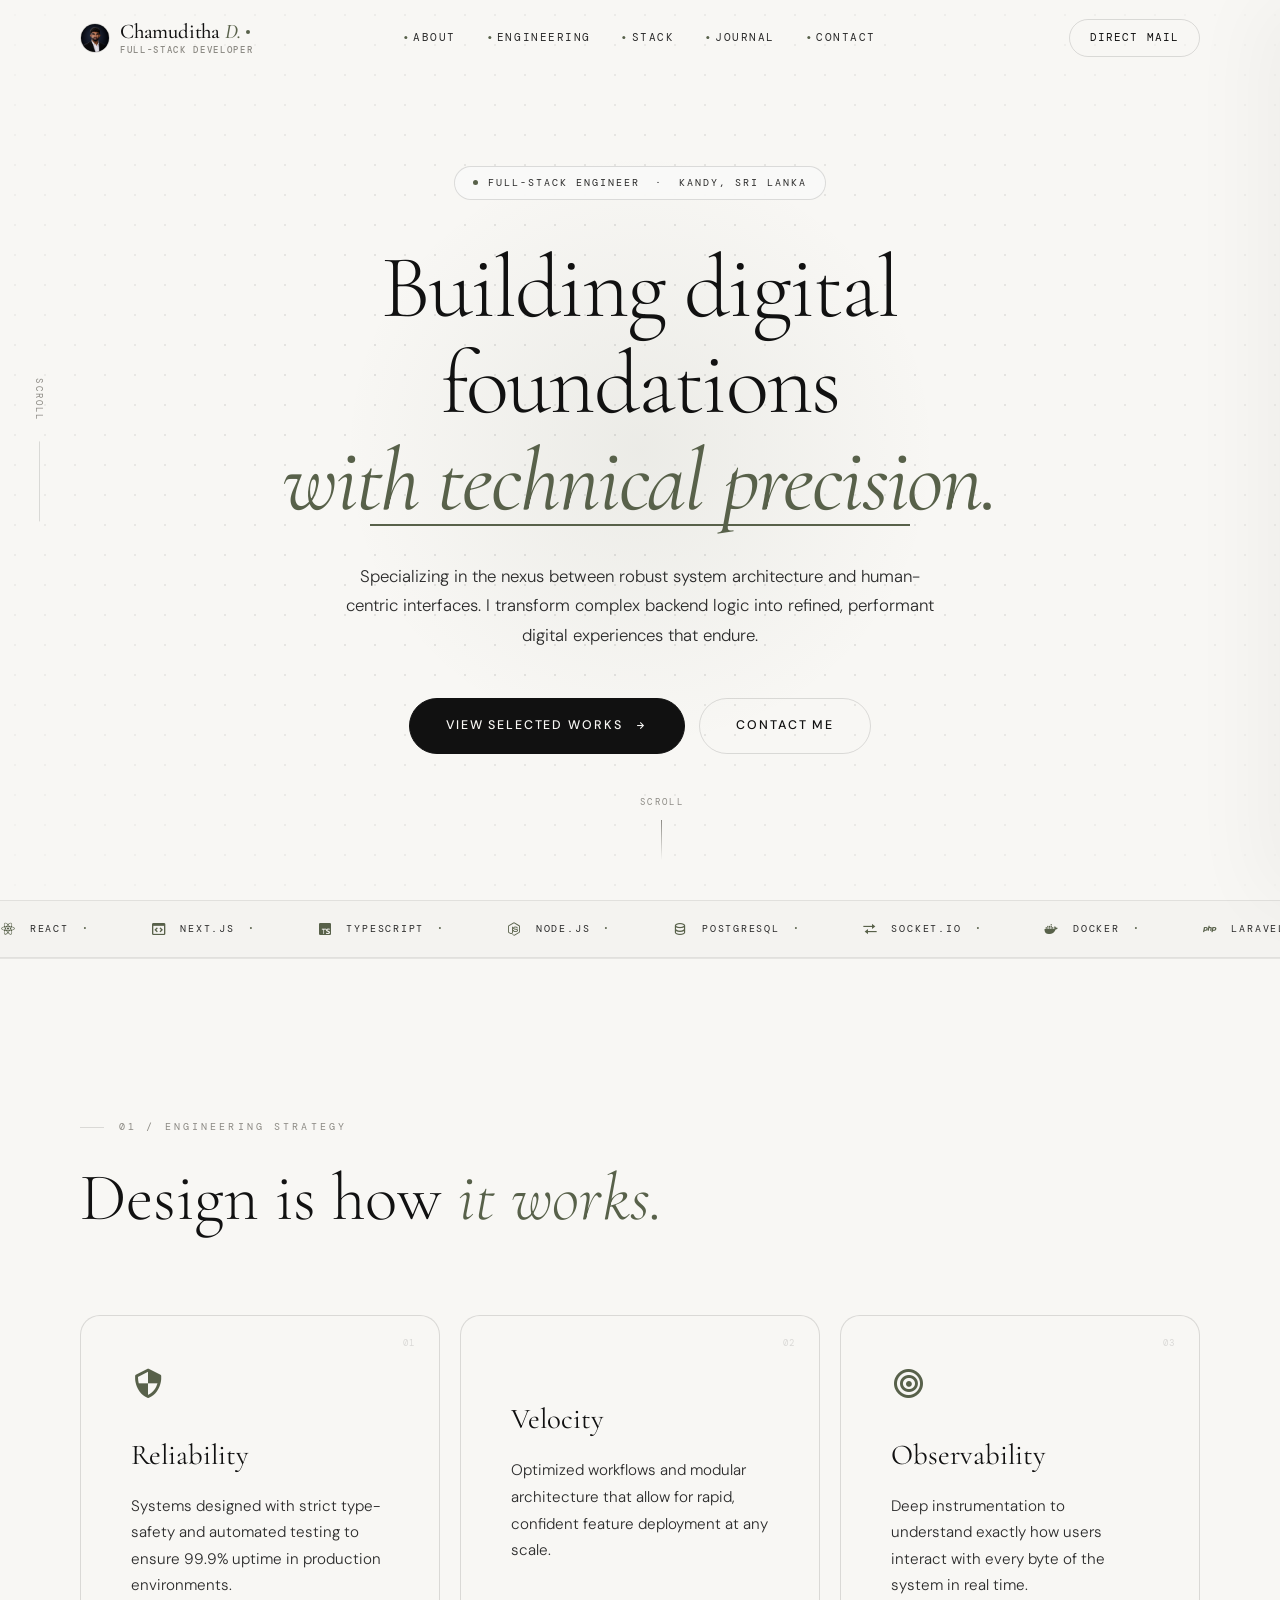
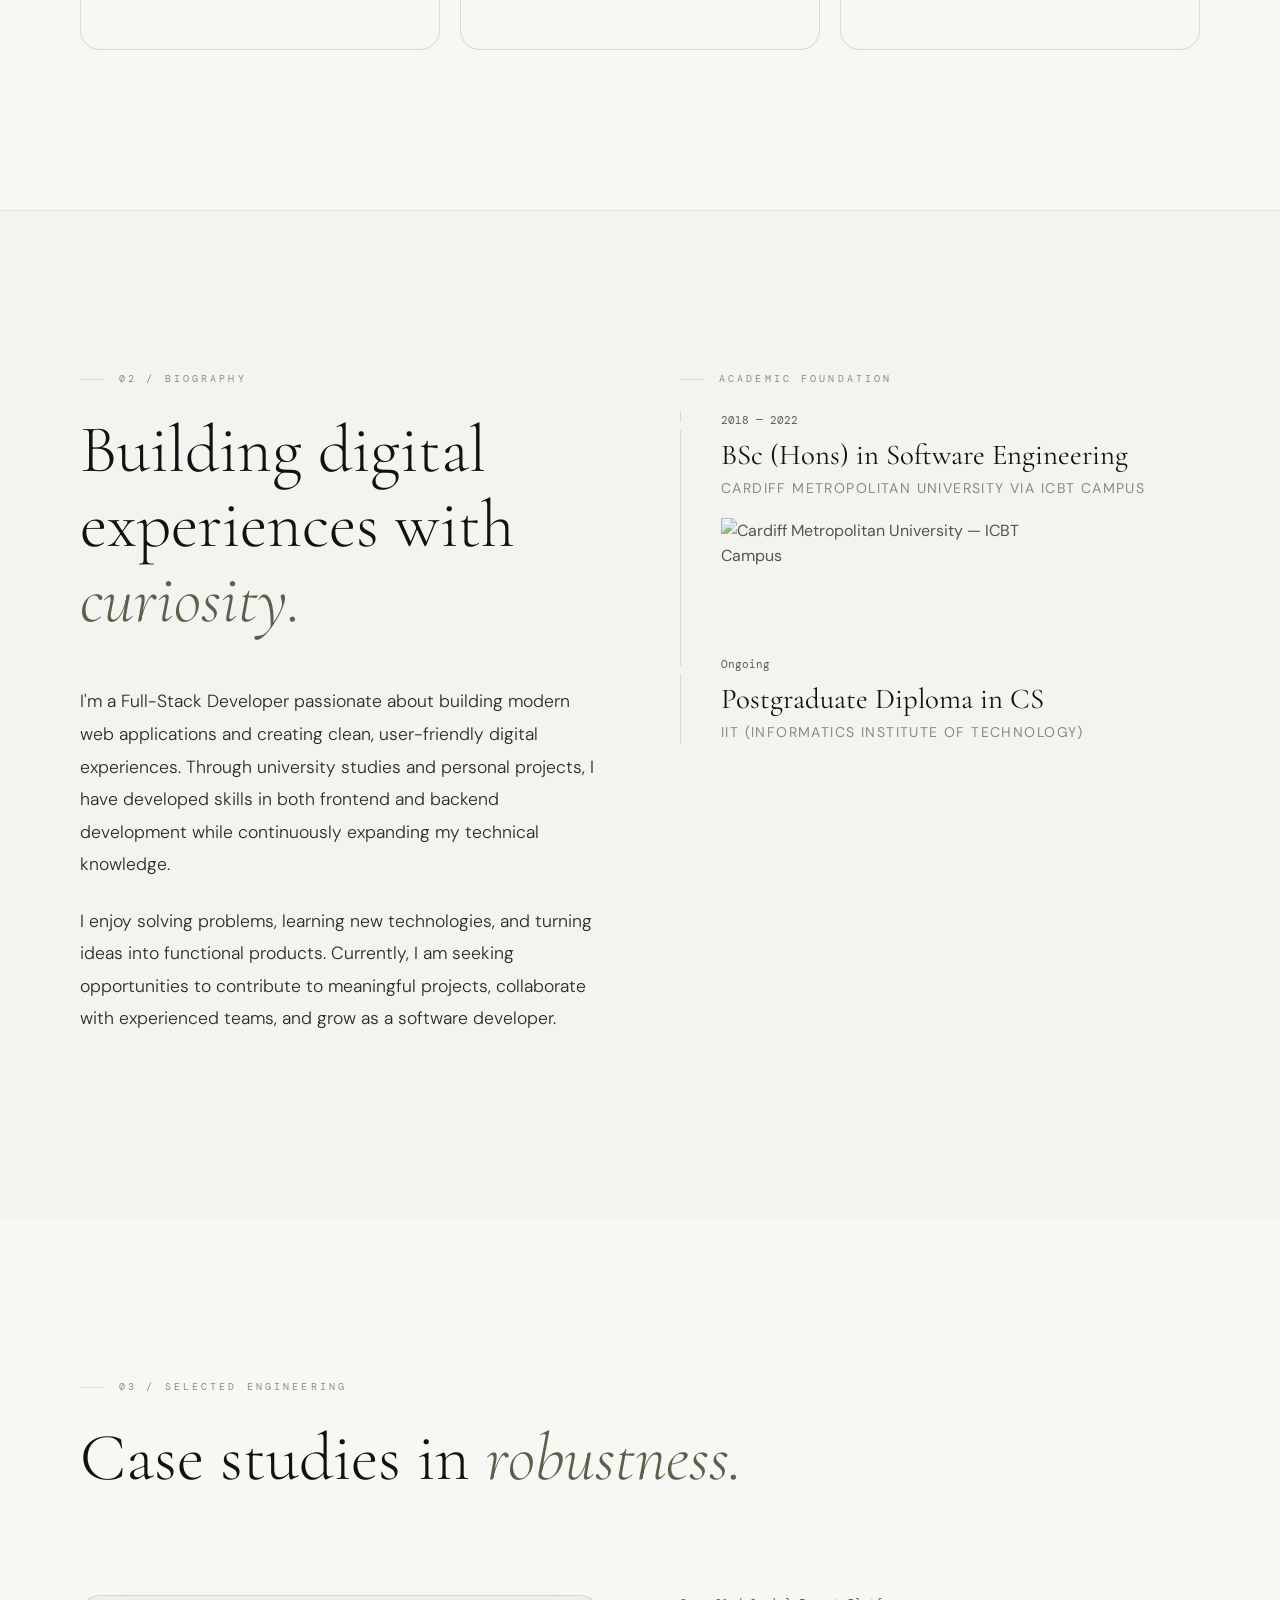
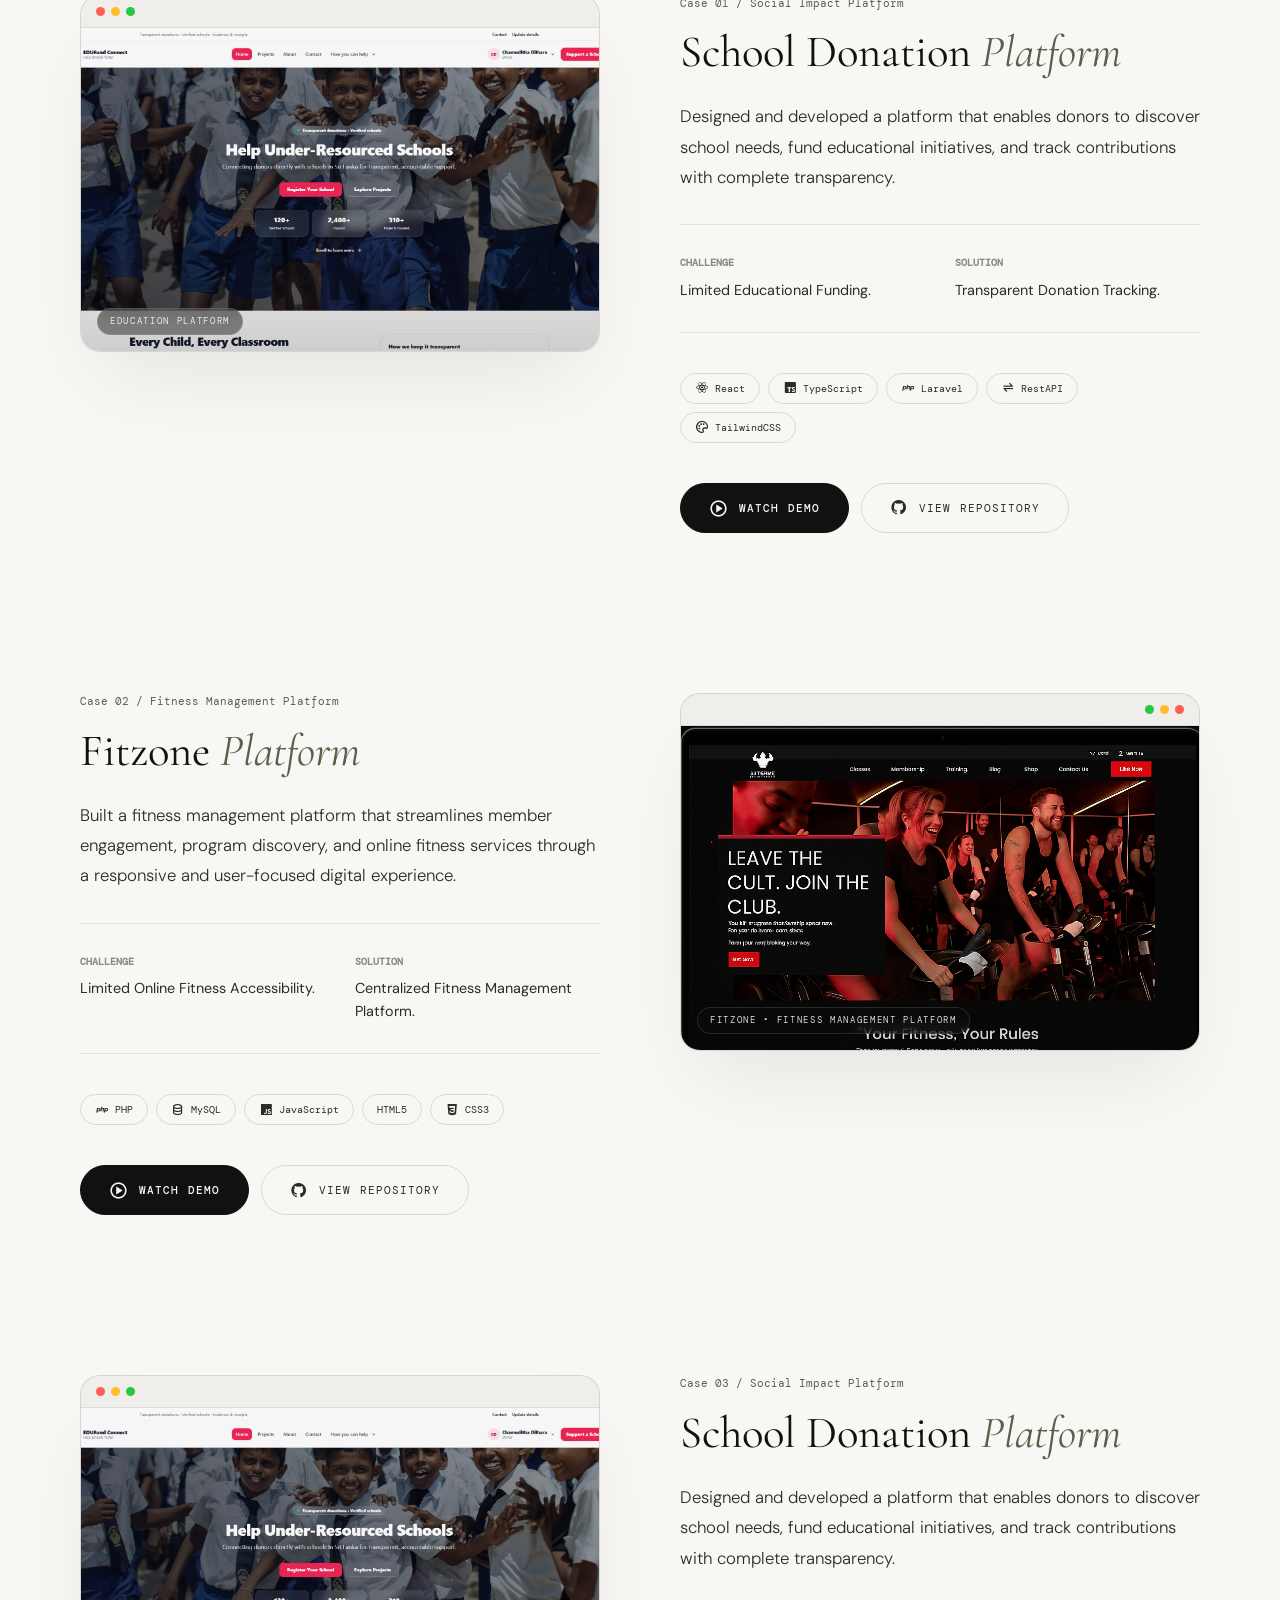
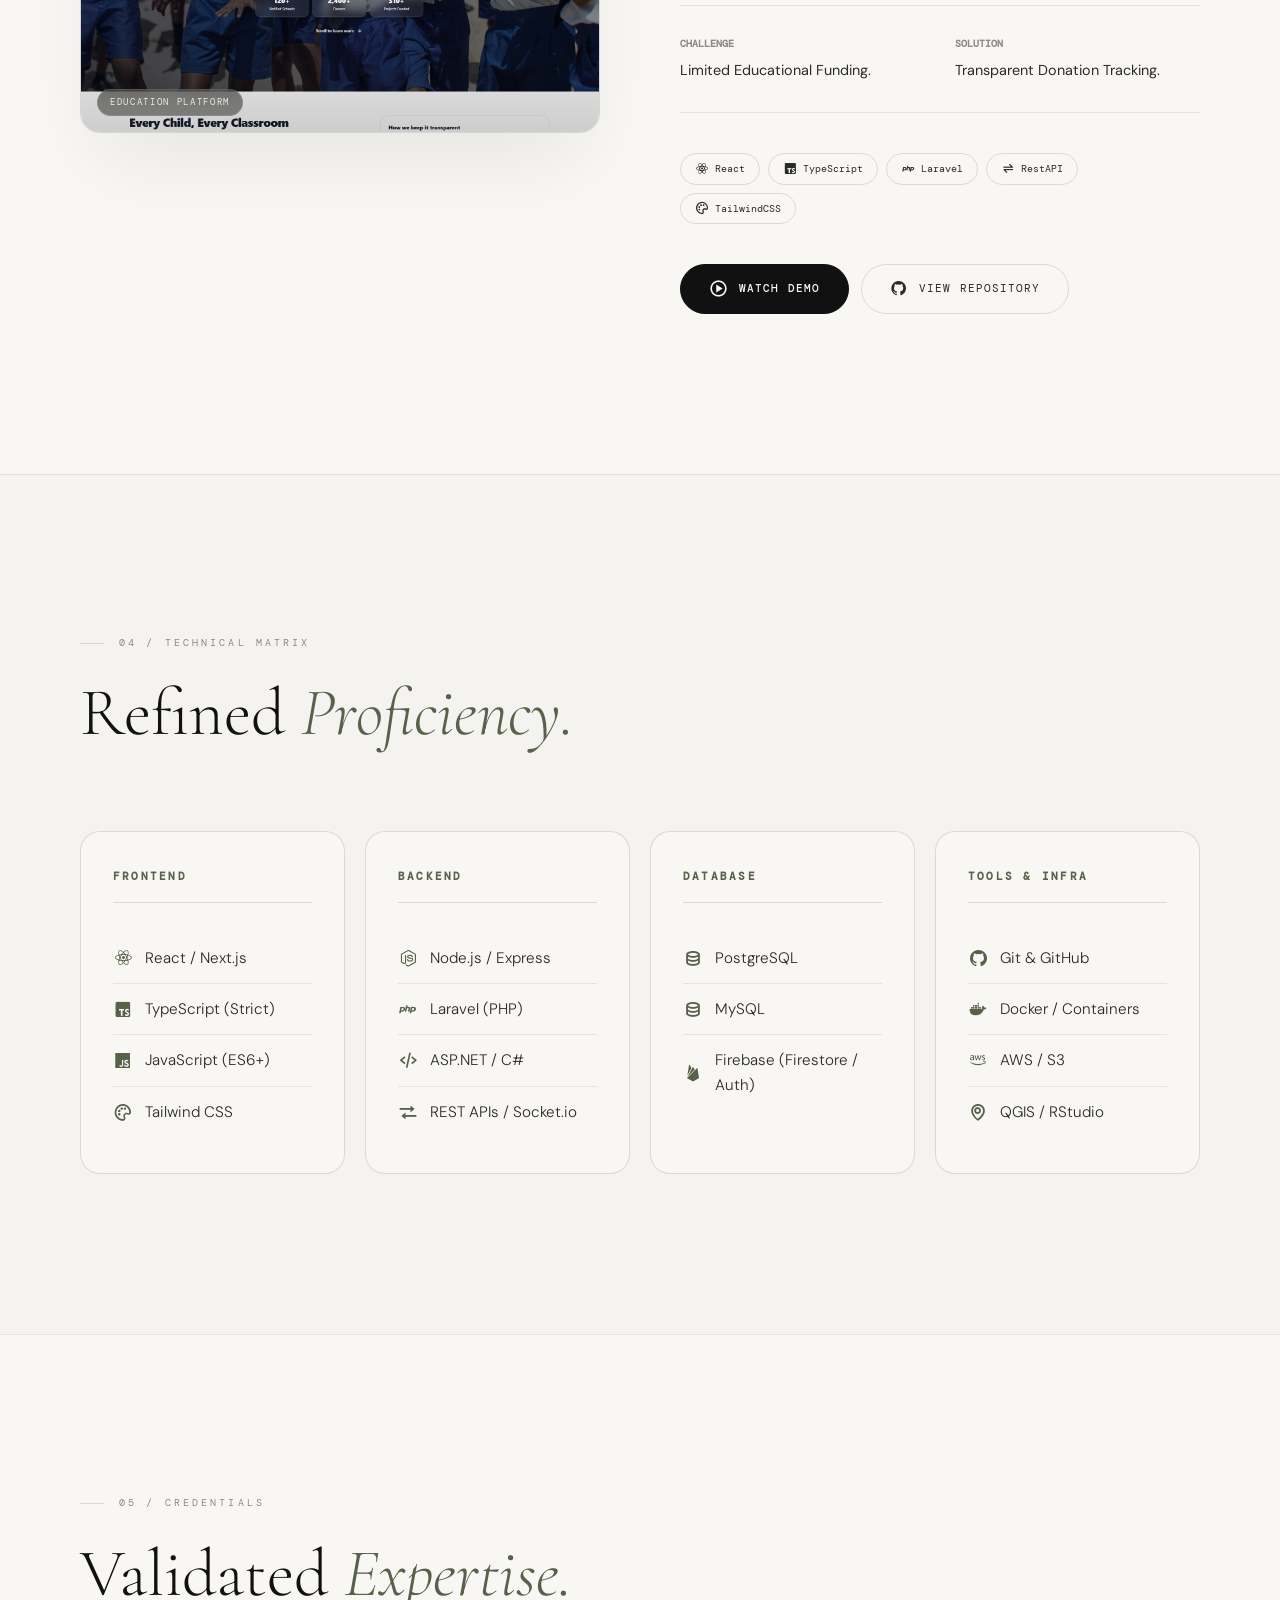
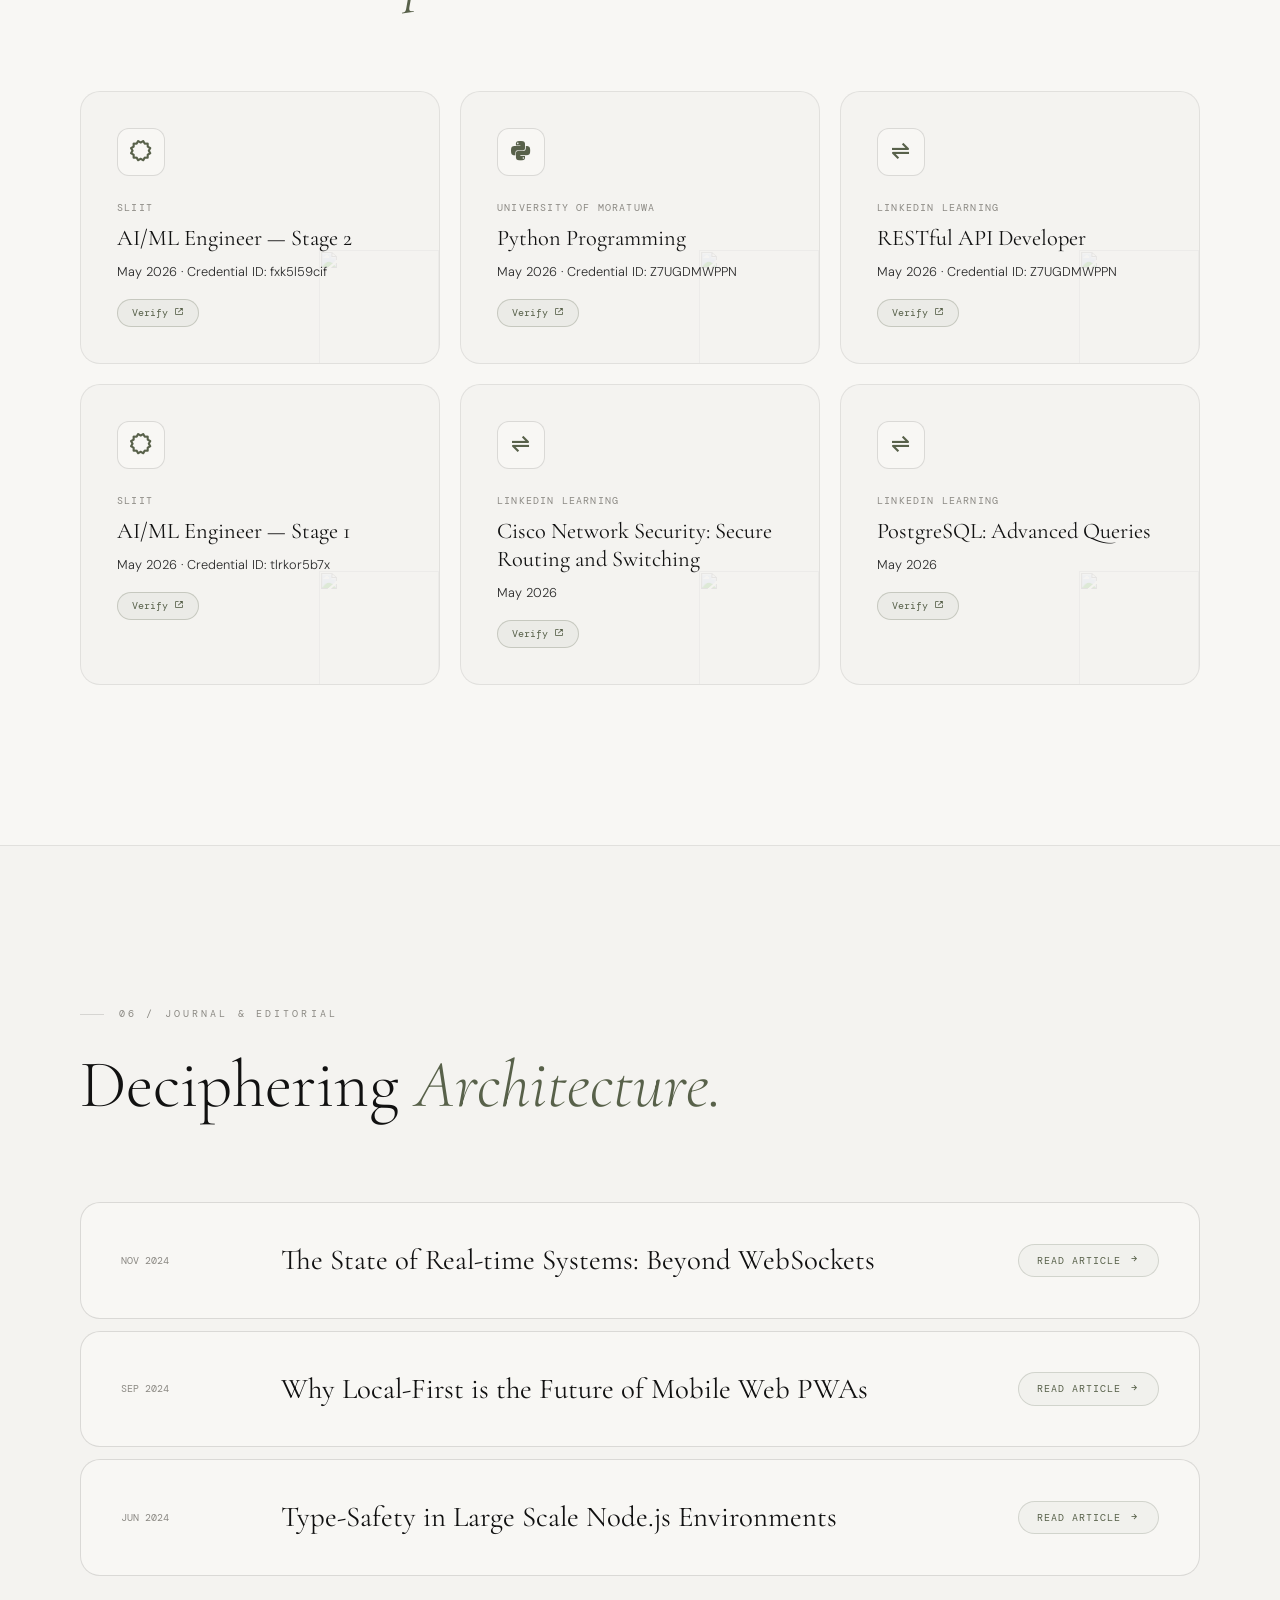
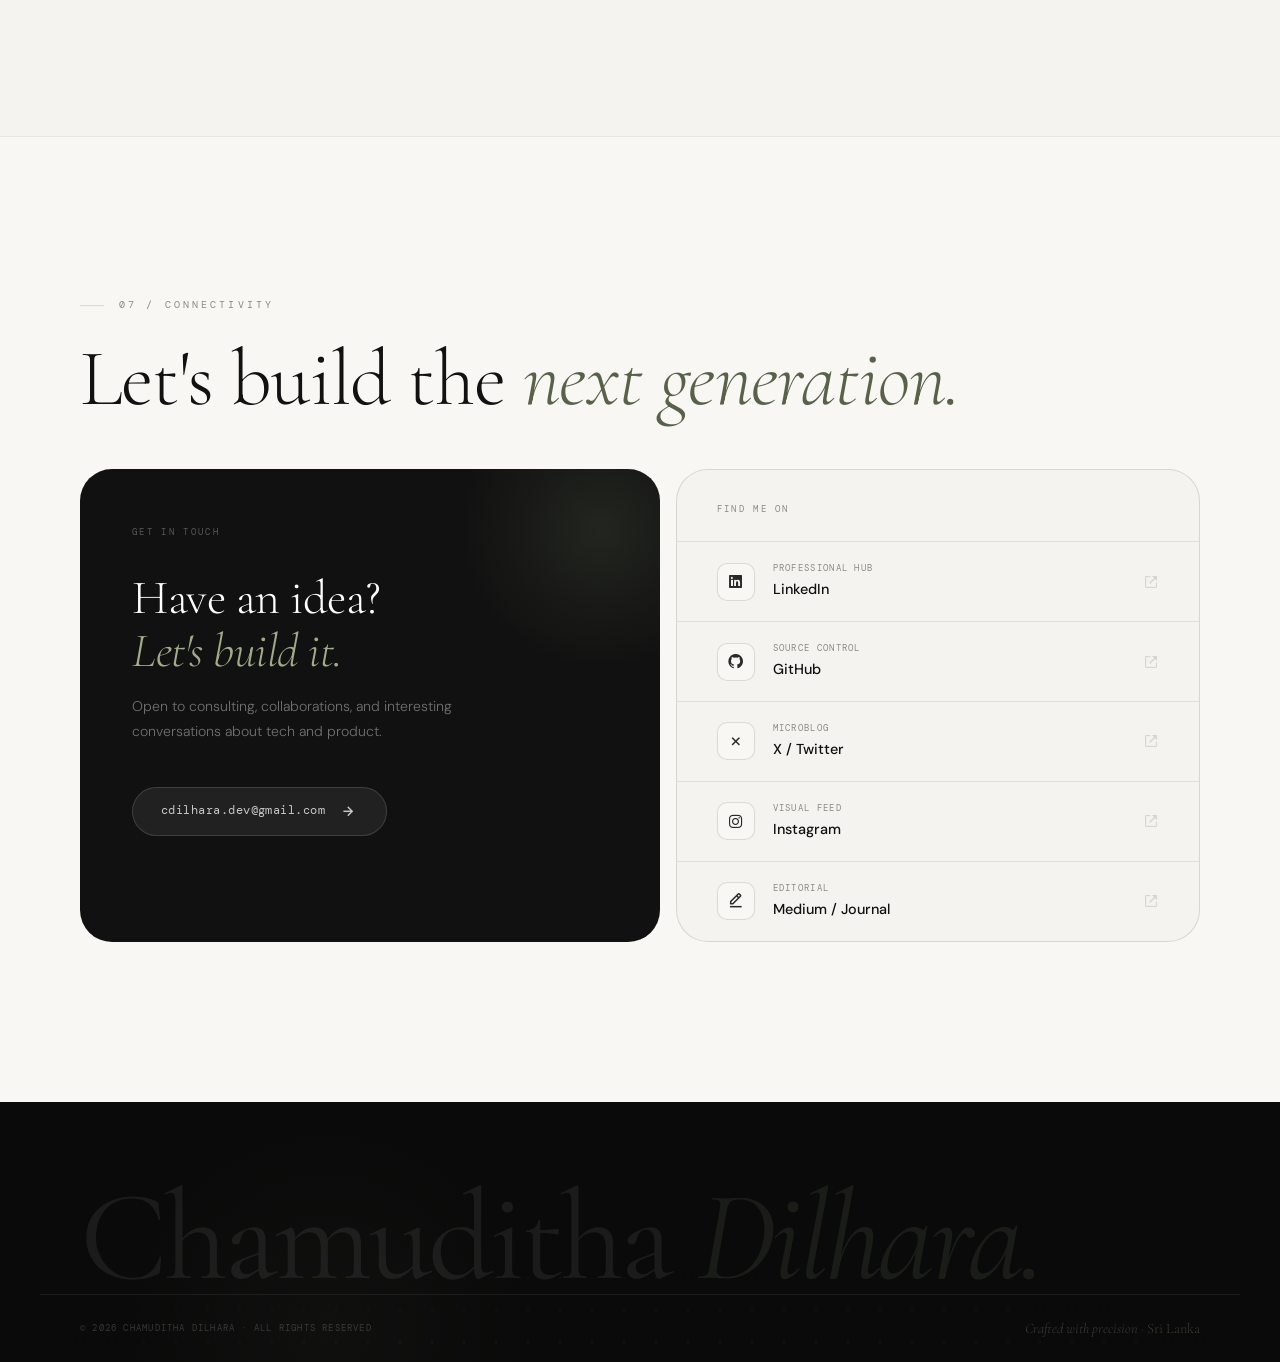
==== commit d701a00c: "Revise biography section for clarity and engagement; update technical matrix with additional skills " ====
--- a/index.html
+++ b/index.html
@@ -754,10 +754,12 @@
         <div class="about-grid">
           <div class="reveal-left">
             <span class="eyebrow">02 / Biography</span>
-            <h2 class="section-title">Crafting code with <em>intentionality.</em></h2>
+      <h2 class="section-title">Building digital experiences with <em>curiosity.</em></h2>
             <div class="about-text">
-              <p>I am a Full-Stack Engineer driven by the intersection of <strong>systemic efficiency</strong> and aesthetic precision. With over 5 years of experience, I've navigated the complexities of scaling real-time applications and architecting local-first software.</p>
-              <p>My approach is rooted in the belief that software should not only be functional but resilient. I bridge the gap between complex backend logic and seamless frontend delivery, without compromise.</p>
+              <p>I'm a Full-Stack Developer passionate about building modern web applications and creating clean, user-friendly digital experiences. Through university
+                 studies and personal projects, I have developed skills in both frontend and backend development while continuously expanding my technical knowledge.</p>
+              <p>I enjoy solving problems, learning new technologies, and turning ideas into functional products. Currently, I am seeking opportunities to contribute to meaningful projects,
+                 collaborate with experienced teams, and grow as a software developer.</p>
             </div>
           </div>
           <div class="reveal-right">
@@ -884,21 +886,65 @@
       </div>
     </section>
 
-    <section id="matrix">
-      <div class="container">
-        <header style="max-width:700px;margin-bottom:80px;">
-          <span class="eyebrow reveal">04 / Technical Matrix</span>
-          <h2 class="section-title reveal reveal-delay-1">Refined <em>Proficiency.</em></h2>
-        </header>
-        <div class="matrix-grid">
-          <div class="matrix-col reveal reveal-delay-1"><h4>Frontend</h4><ul class="matrix-list"><li><i class='bx bxl-react stack-icon'></i><span class="stack-label">React / Next.js</span></li><li><i class='bx bxl-typescript stack-icon'></i><span class="stack-label">TypeScript (Strict)</span></li><li><i class='bx bx-palette stack-icon'></i><span class="stack-label">Tailwind CSS</span></li></ul></div>
-          <div class="matrix-col reveal reveal-delay-2"><h4>Backend</h4><ul class="matrix-list"><li><i class='bx bxl-nodejs stack-icon'></i><span class="stack-label">Node.js / Express</span></li><li><i class='bx bxl-php stack-icon'></i><span class="stack-label">Laravel (PHP)</span></li><li><i class='bx bx-transfer stack-icon'></i><span class="stack-label">Socket.io / WS</span></li></ul></div>
-          <div class="matrix-col reveal reveal-delay-3"><h4>Database</h4><ul class="matrix-list"><li><i class='bx bx-data stack-icon'></i><span class="stack-label">PostgreSQL</span></li><li><i class='bx bx-server stack-icon'></i><span class="stack-label">Redis (Caching)</span></li><li><i class='bx bx-git-branch stack-icon'></i><span class="stack-label">Prisma / Eloquent</span></li></ul></div>
-          <div class="matrix-col reveal reveal-delay-4"><h4>Infra</h4><ul class="matrix-list"><li><i class='bx bxl-docker stack-icon'></i><span class="stack-label">Docker / Containers</span></li><li><i class='bx bxl-github stack-icon'></i><span class="stack-label">CI/CD (Actions)</span></li><li><i class='bx bxl-aws stack-icon'></i><span class="stack-label">AWS / S3</span></li></ul></div>
-        </div>
-      </div>
-    </section>
-
+<section id="matrix">
+  <div class="container">
+
+    <header style="max-width:700px;margin-bottom:80px;">
+      <span class="eyebrow reveal">04 / Technical Matrix</span>
+      <h2 class="section-title reveal reveal-delay-1">
+        Refined <em>Proficiency.</em>
+      </h2>
+    </header>
+
+    <div class="matrix-grid">
+
+      <!-- Frontend -->
+      <div class="matrix-col reveal reveal-delay-1">
+        <h4>Frontend</h4>
+        <ul class="matrix-list">
+          <li><i class='bx bxl-react stack-icon'></i><span class="stack-label">React / Next.js</span></li>
+          <li><i class='bx bxl-typescript stack-icon'></i><span class="stack-label">TypeScript (Strict)</span></li>
+          <li><i class='bx bxl-javascript stack-icon'></i><span class="stack-label">JavaScript (ES6+)</span></li>
+          <li><i class='bx bx-palette stack-icon'></i><span class="stack-label">Tailwind CSS</span></li>
+        </ul>
+      </div>
+
+      <!-- Backend -->
+      <div class="matrix-col reveal reveal-delay-2">
+        <h4>Backend</h4>
+        <ul class="matrix-list">
+          <li><i class='bx bxl-nodejs stack-icon'></i><span class="stack-label">Node.js / Express</span></li>
+          <li><i class='bx bxl-php stack-icon'></i><span class="stack-label">Laravel (PHP)</span></li>
+          <li><i class='bx bx-code-alt stack-icon'></i><span class="stack-label">ASP.NET / C#</span></li>
+          <li><i class='bx bx-transfer stack-icon'></i><span class="stack-label">REST APIs / Socket.io</span></li>
+        </ul>
+      </div>
+
+      <!-- Database -->
+      <div class="matrix-col reveal reveal-delay-3">
+        <h4>Database</h4>
+        <ul class="matrix-list">
+          <li><i class='bx bx-data stack-icon'></i><span class="stack-label">PostgreSQL</span></li>
+          <li><i class='bx bx-data stack-icon'></i><span class="stack-label">MySQL</span></li>
+              <li><i class='bx bxl-firebase stack-icon'></i><span class="stack-label">Firebase (Firestore / Auth)</span></li>
+         
+        </ul>
+      </div>
+
+      <!-- Tools & Infra -->
+      <div class="matrix-col reveal reveal-delay-4">
+        <h4>Tools & Infra</h4>
+        <ul class="matrix-list">
+          <li><i class='bx bxl-github stack-icon'></i><span class="stack-label">Git & GitHub</span></li>
+          <li><i class='bx bxl-docker stack-icon'></i><span class="stack-label">Docker / Containers</span></li>
+          <li><i class='bx bxl-aws stack-icon'></i><span class="stack-label">AWS / S3</span></li>
+          <li><i class='bx bx-map stack-icon'></i><span class="stack-label">QGIS / RStudio</span></li>
+        </ul>
+      </div>
+
+    </div>
+  </div>
+</section>
     <section id="credentials">
       <div class="container">
         <header style="max-width:700px;margin-bottom:80px;">
@@ -1013,8 +1059,8 @@
             <span class="contact-dark-sublabel">Get in touch</span>
             <h3 class="contact-dark-headline">Have an idea?<br><em>Let's build it.</em></h3>
             <p class="contact-dark-sub">Open to consulting, collaborations, and interesting conversations about tech and product.</p>
-            <a href="mailto:dilhara@example.com" class="contact-email-btn">
-              dilhara@example.com
+            <a href="mailto:cdilhara.dev@gmail.com" class="contact-email-btn">
+              cdilhara.dev@gmail.com
               <i class='bx bx-right-arrow-alt'></i>
             </a>
           </div>
